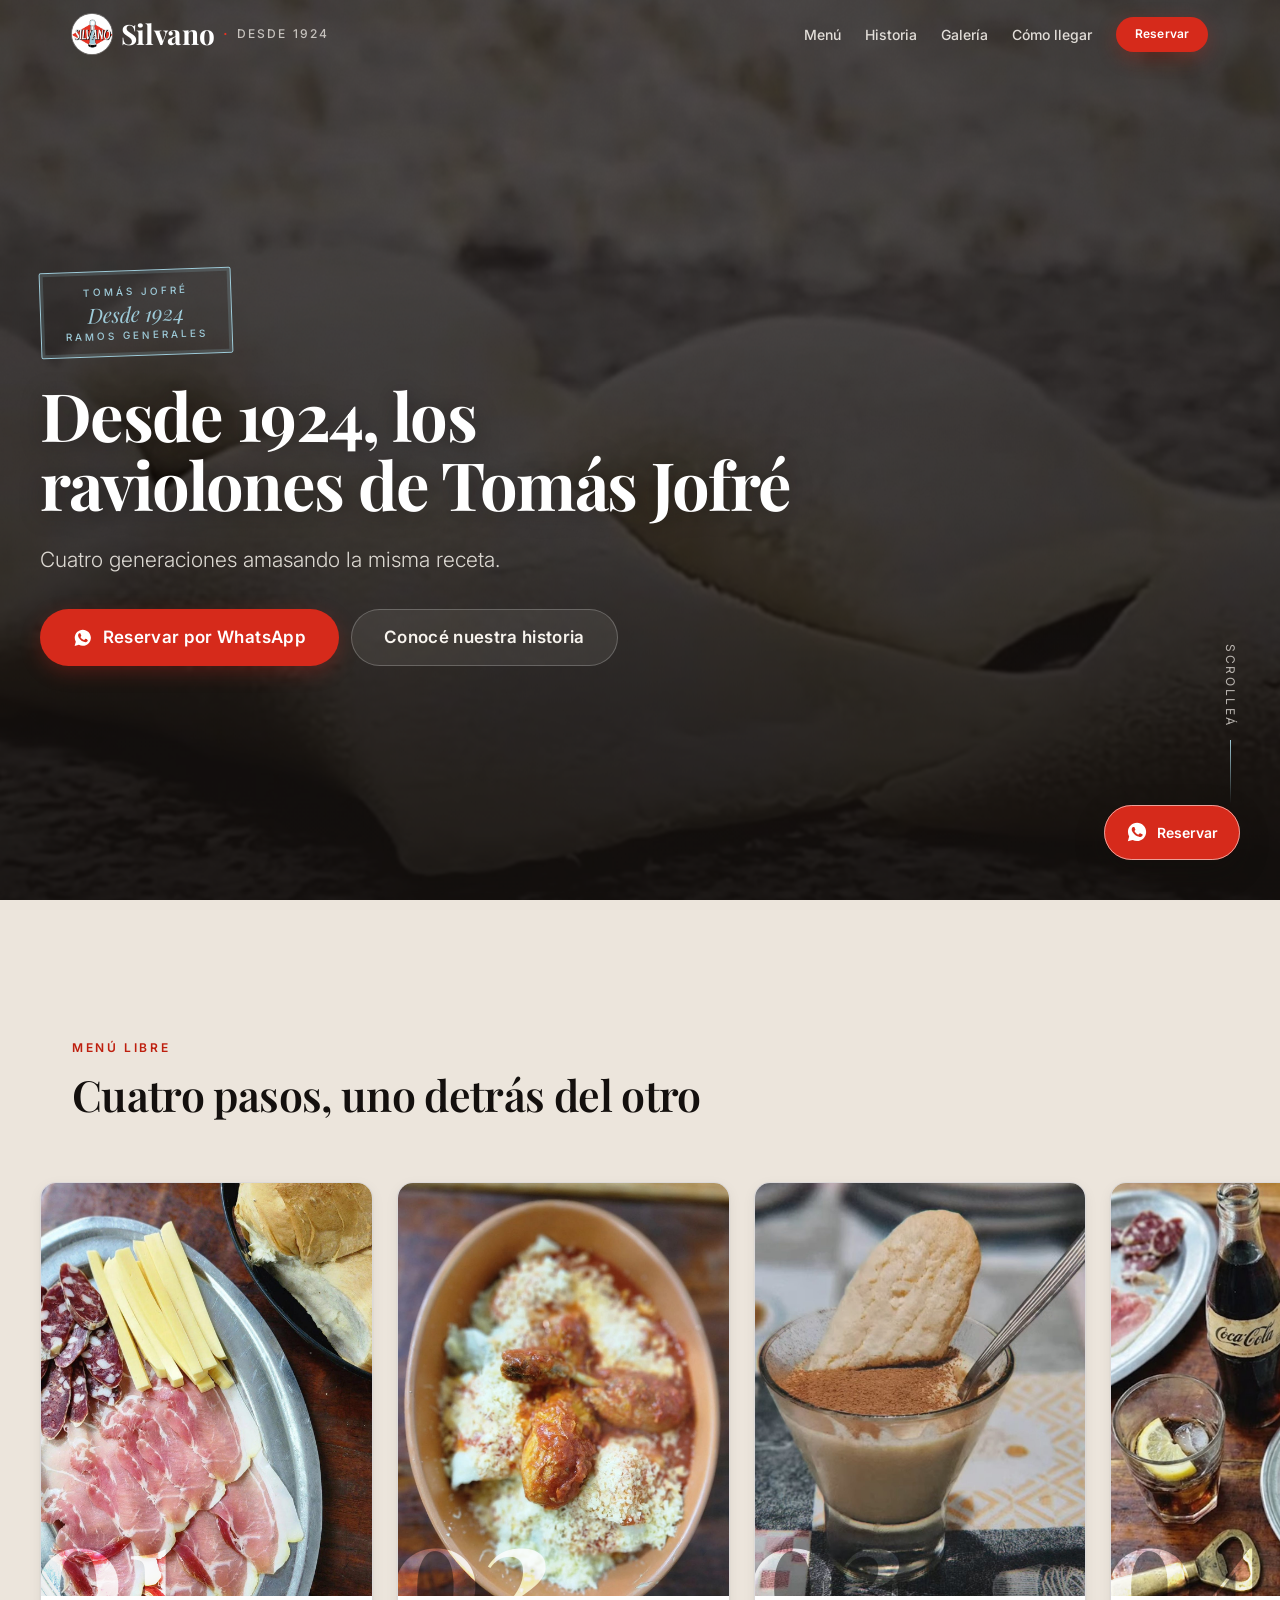
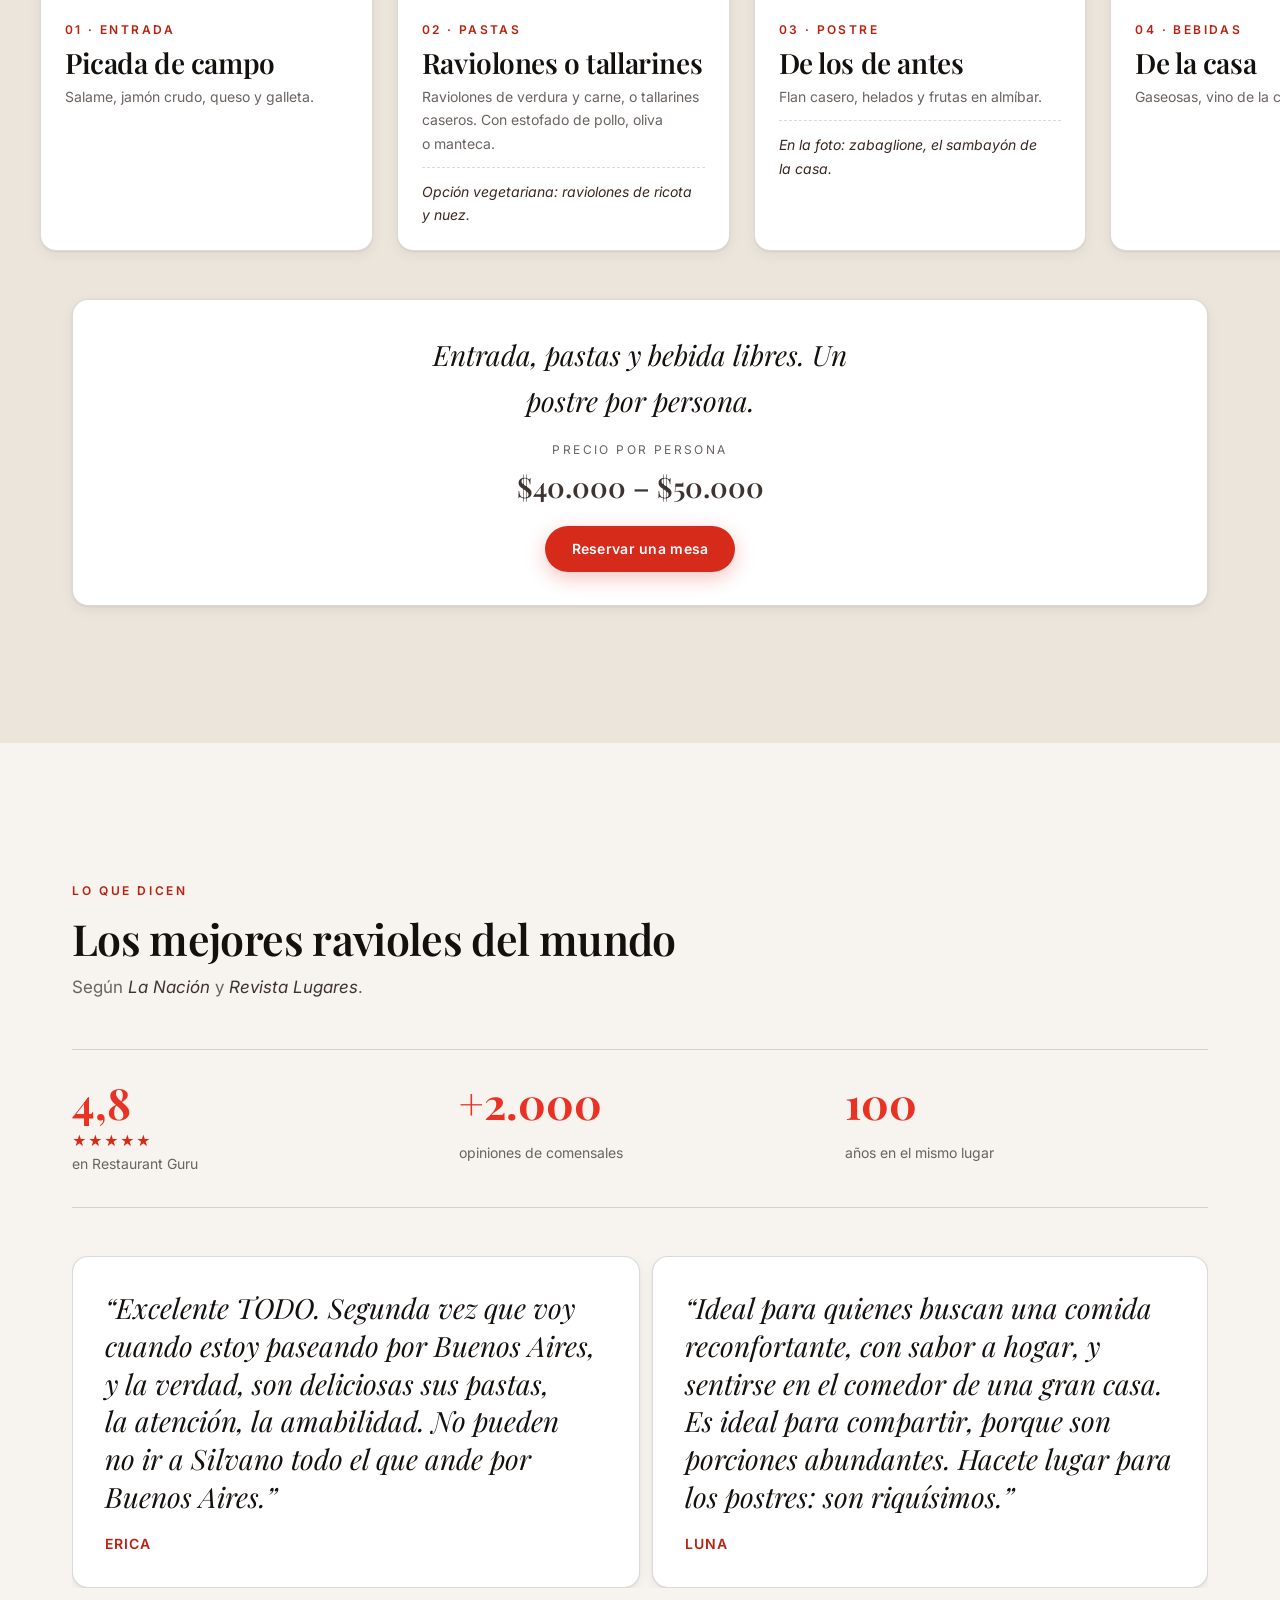
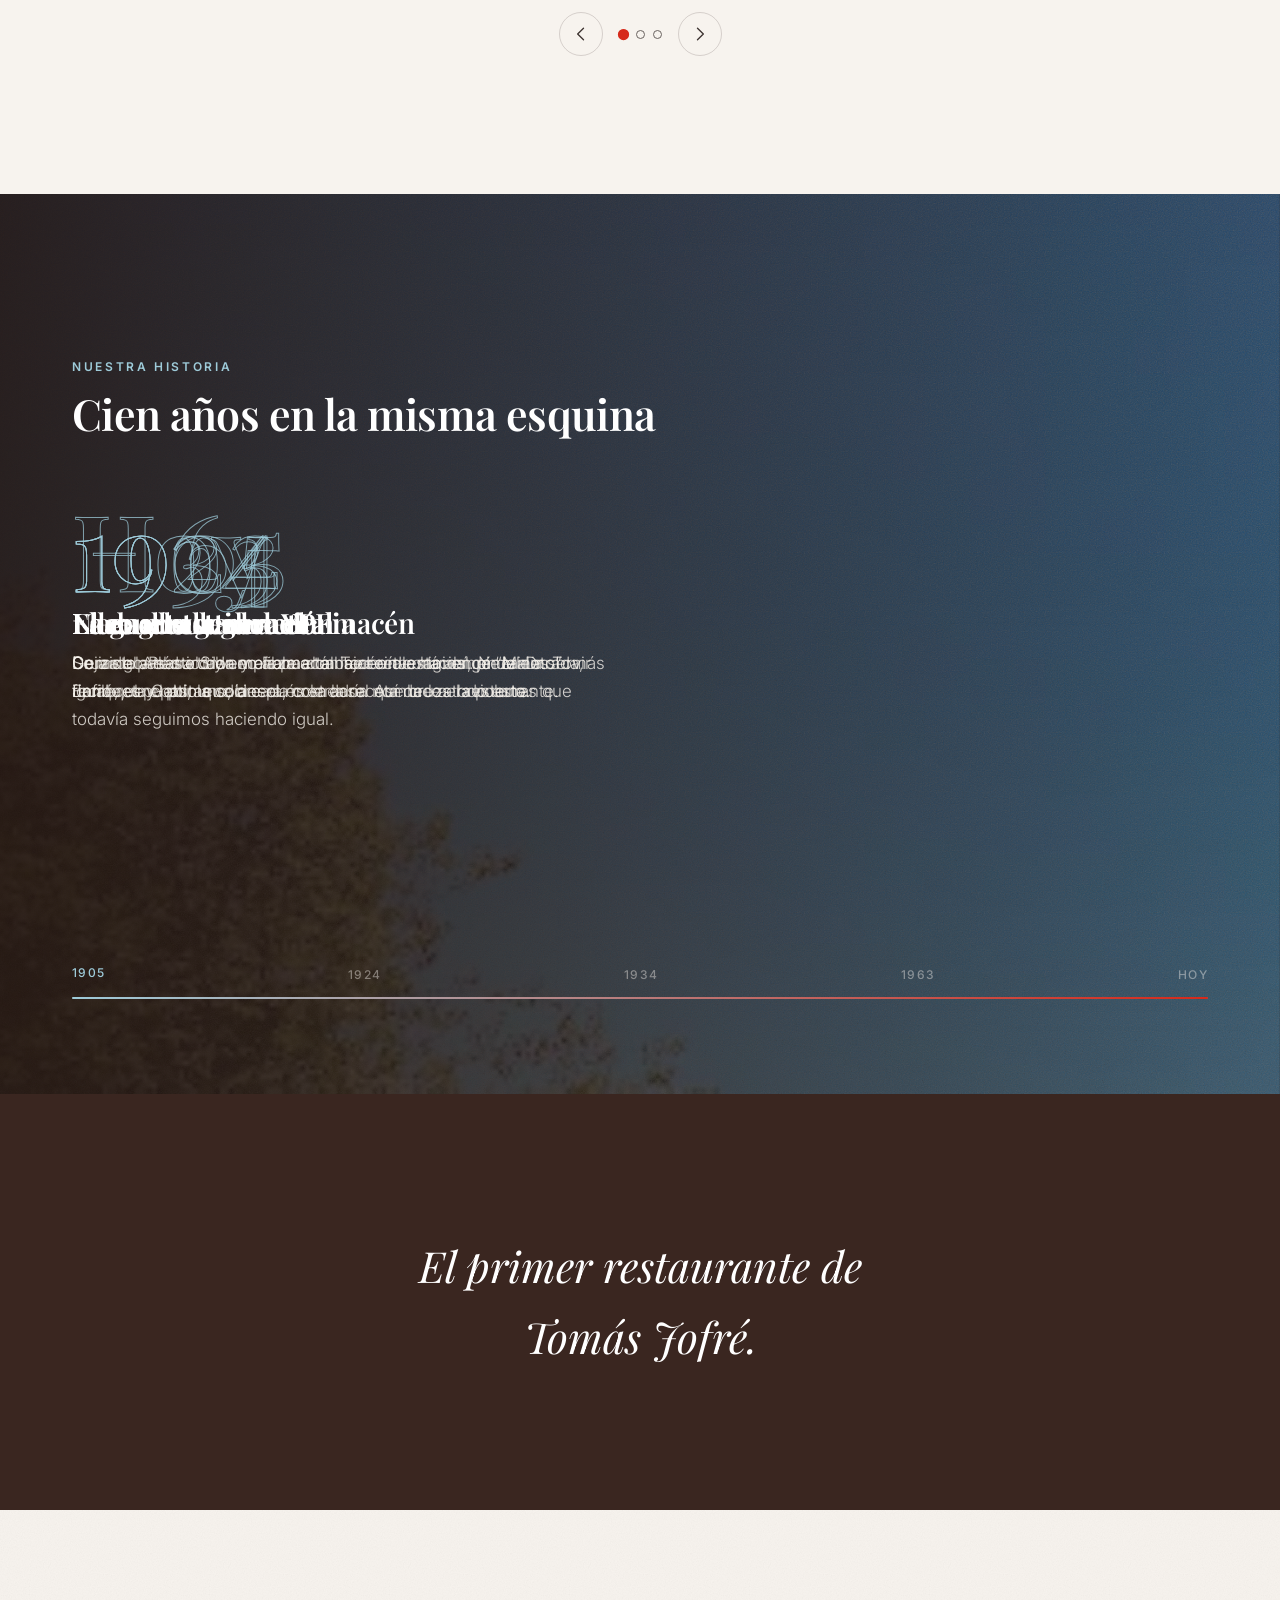
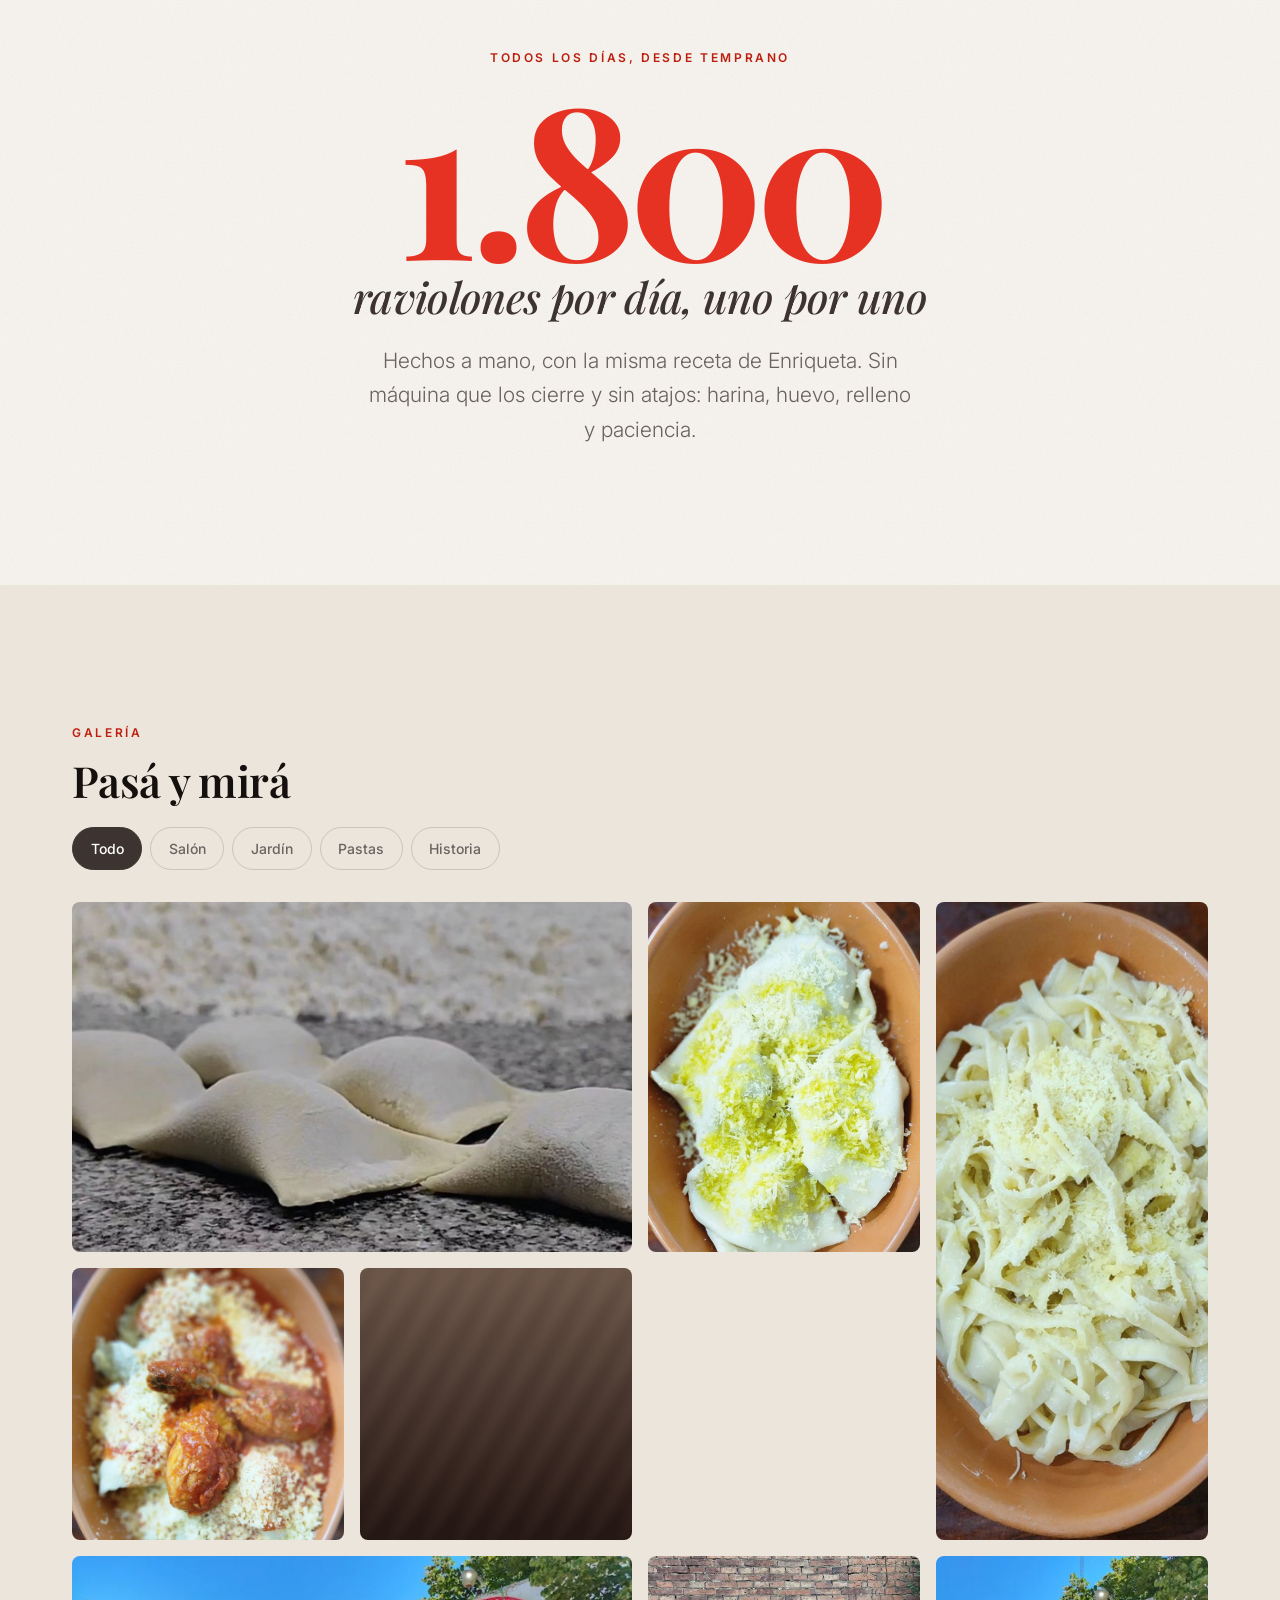
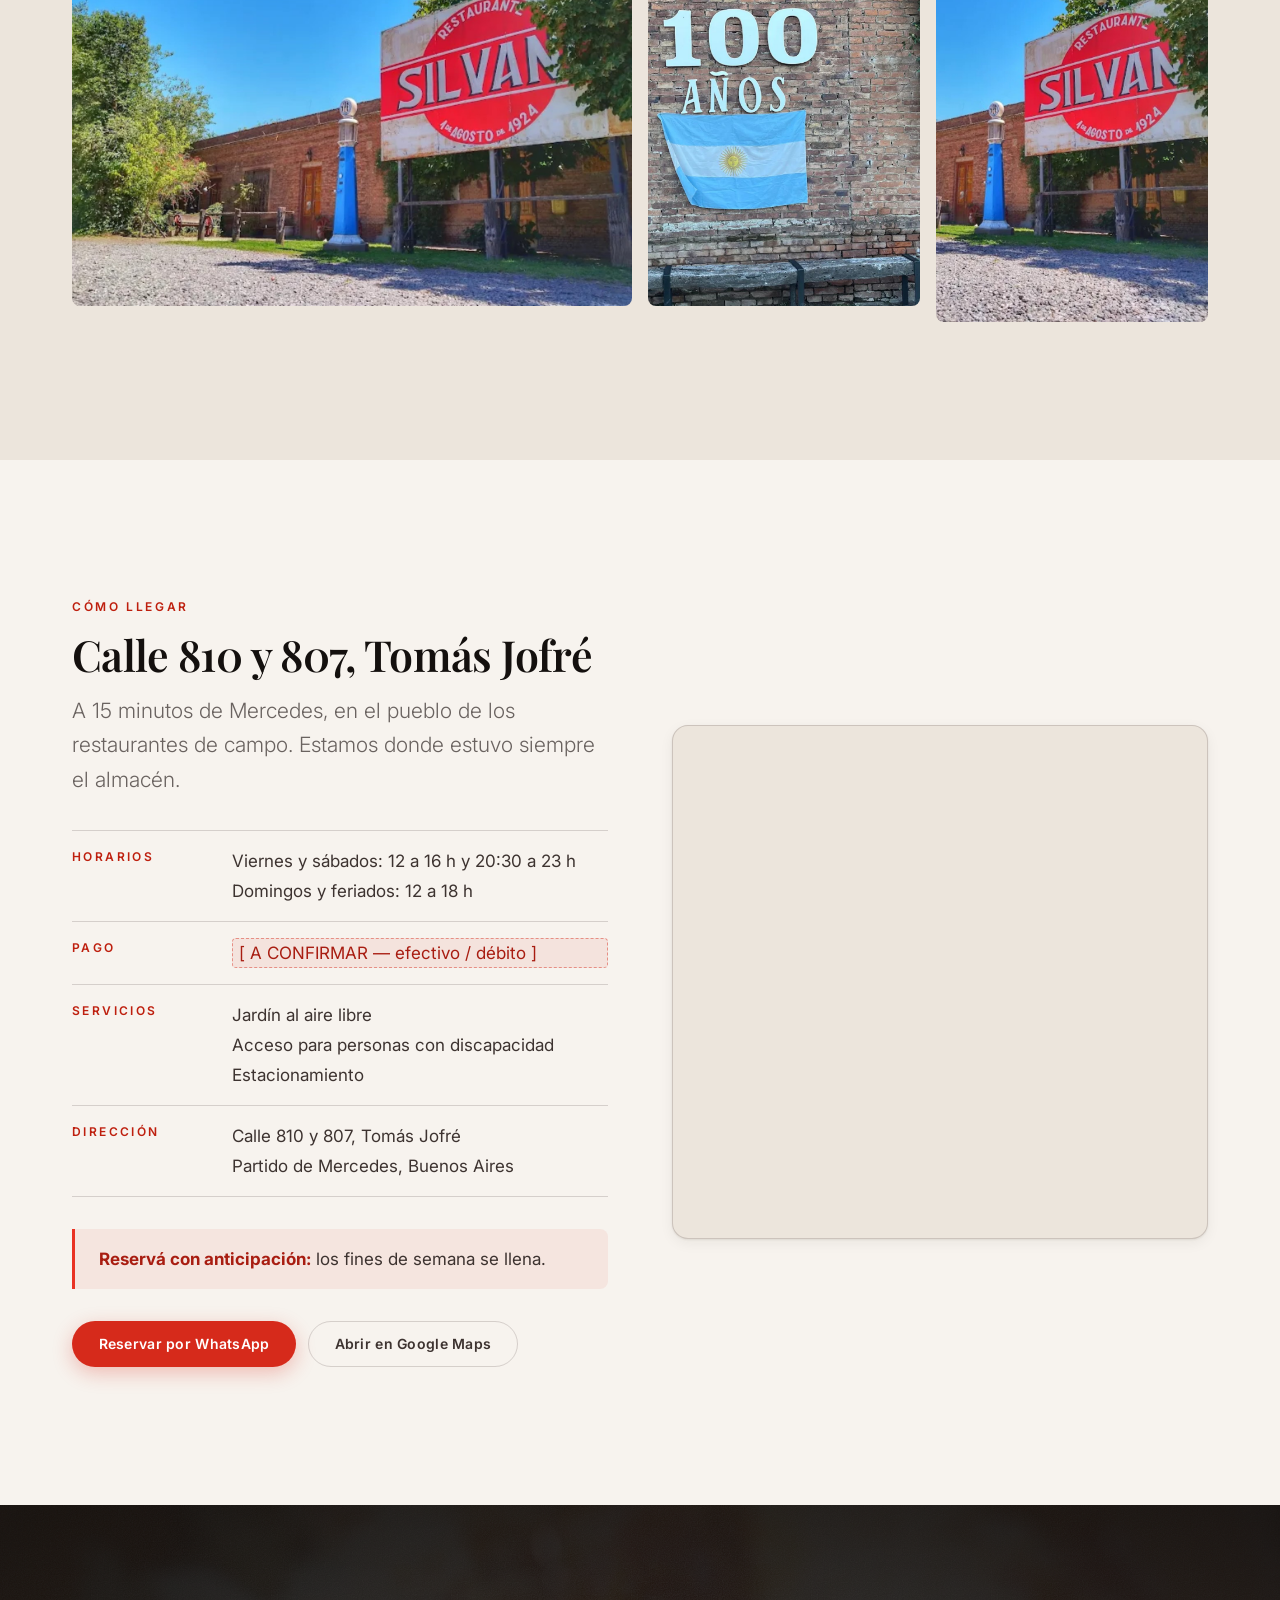
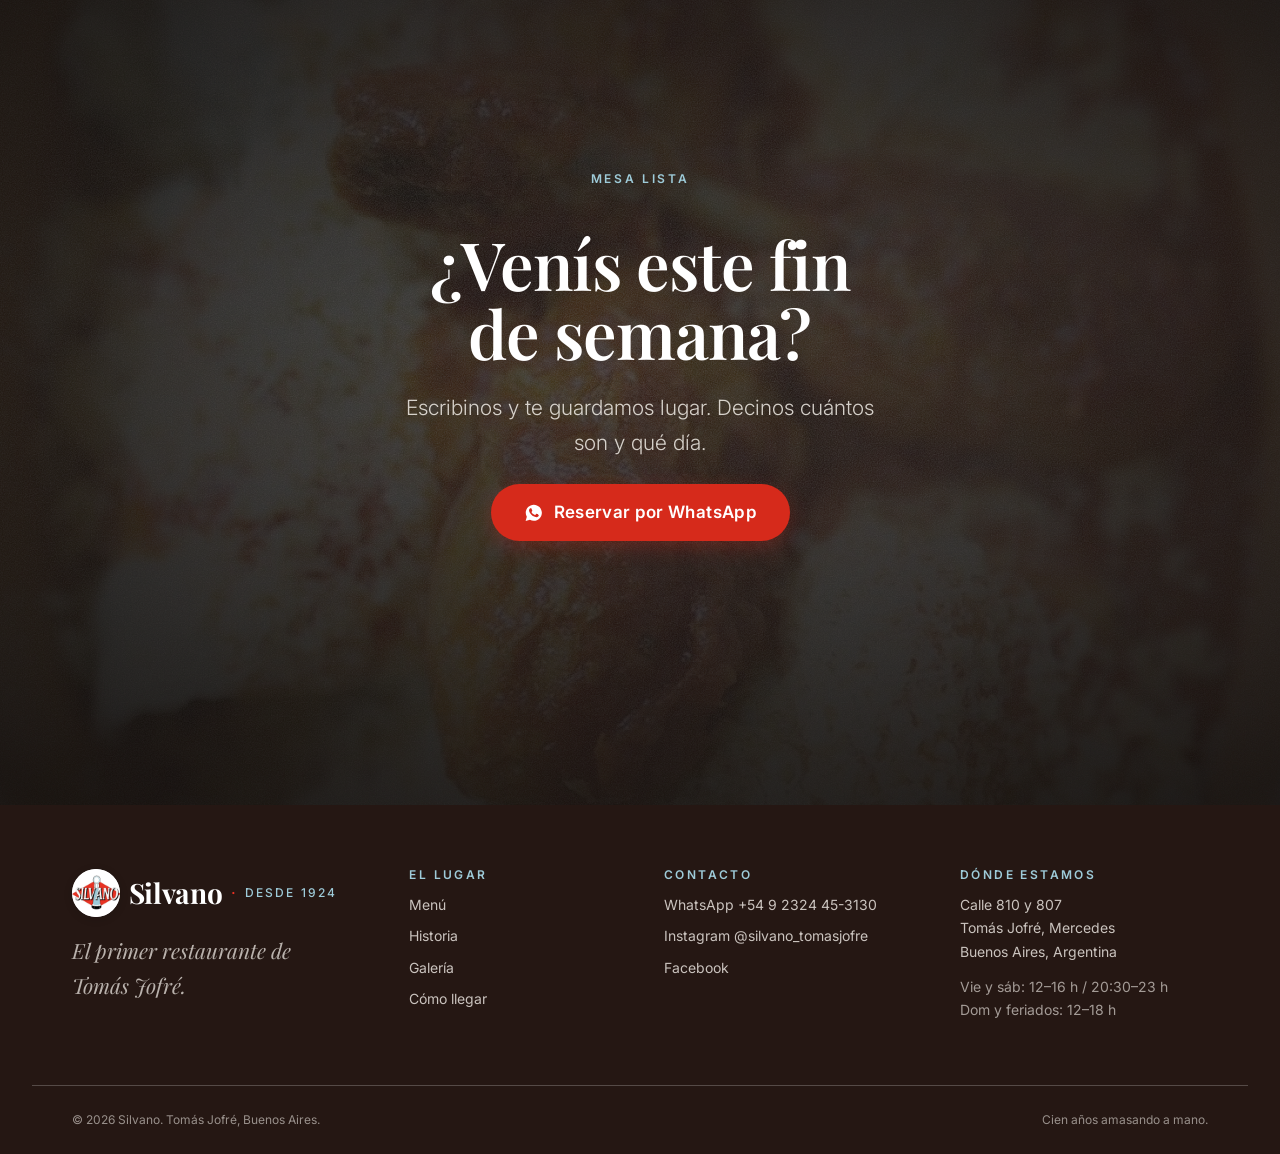
==== index.html @ 70a7954f "Landing page de Silvano, listo para deploy estático Sitio de una página: HTML/CSS/JS vanilla, GSAP +" ====
<!DOCTYPE html>
<html lang="es-AR">
<head>
  <meta charset="utf-8">
  <meta name="viewport" content="width=device-width, initial-scale=1">
  <meta name="theme-color" content="#F7F3EE">

  <!-- ============================ SEO ============================ -->
  <title>Silvano | Restaurante de campo en Tomás Jofré desde 1924</title>
  <meta name="description" content="El primer restaurante de Tomás Jofré. Cuatro generaciones amasando los raviolones de la receta original de 1924. Entrada, pastas y bebida libres. Reservá por WhatsApp.">
  <meta name="author" content="Restaurante Silvano">
  <meta name="robots" content="index, follow">
  <!-- REEMPLAZAR: dominio final del sitio en canonical y en todas las URLs absolutas -->
  <link rel="canonical" href="https://silvano.com.ar/">

  <!-- Open Graph -->
  <meta property="og:type" content="restaurant">
  <meta property="og:locale" content="es_AR">
  <meta property="og:site_name" content="Silvano">
  <meta property="og:title" content="Silvano | Restaurante de campo en Tomás Jofré desde 1924">
  <meta property="og:description" content="Cuatro generaciones amasando la misma receta. 1.800 raviolones por día, uno por uno. Reservá por WhatsApp.">
  <meta property="og:url" content="https://silvano.com.ar/">
  <!-- REEMPLAZAR: og-image.jpg (1200x630) -->
  <meta property="og:image" content="https://silvano.com.ar/assets/img/og-image.jpg">
  <meta property="og:image:width" content="1200">
  <meta property="og:image:height" content="630">
  <meta property="og:image:alt" content="Raviolones caseros de Silvano servidos en la mesa">

  <!-- Twitter -->
  <meta name="twitter:card" content="summary_large_image">
  <meta name="twitter:title" content="Silvano | Restaurante de campo en Tomás Jofré desde 1924">
  <meta name="twitter:description" content="Cuatro generaciones amasando la misma receta. Reservá por WhatsApp.">
  <meta name="twitter:image" content="https://silvano.com.ar/assets/img/og-image.jpg">

  <!-- Generados a partir del logo real (recorte circular de la foto de perfil) -->
  <link rel="icon" href="assets/img/favicon-64.png" type="image/png" sizes="64x64">
  <link rel="apple-touch-icon" href="assets/img/apple-touch-icon.png">

  <!-- ======================= Tipografías ========================= -->
  <link rel="preconnect" href="https://fonts.googleapis.com">
  <link rel="preconnect" href="https://fonts.gstatic.com" crossorigin>
  <link rel="stylesheet" href="https://fonts.googleapis.com/css2?family=Playfair+Display:ital,wght@0,500;0,600;0,700;1,500&amp;family=Inter:wght@300;400;500;600&amp;display=swap">

  <!-- ========================== Estilos ========================== -->
  <link rel="stylesheet" href="styles.css">

  <!-- Precarga del poster del hero: primer pixel que ve el usuario -->
  <link rel="preload" as="image" href="assets/img/hero-poster.jpg" fetchpriority="high">

  <!-- ===================== schema.org Restaurant ================== -->
  <script type="application/ld+json">
  {
    "@context": "https://schema.org",
    "@type": "Restaurant",
    "@id": "https://silvano.com.ar/#restaurant",
    "name": "Silvano",
    "alternateName": "Restaurante Silvano - Tomás Jofré",
    "description": "El primer restaurante de Tomás Jofré. Desde 1924, cuatro generaciones amasando a mano los raviolones de la receta original.",
    "url": "https://silvano.com.ar/",
    "telephone": "+5492324453130",
    "image": ["https://silvano.com.ar/assets/img/og-image.jpg"],
    "servesCuisine": ["Italiana", "Argentina", "Pastas caseras"],
    "priceRange": "$$",
    "currenciesAccepted": "ARS",
    "foundingDate": "1924-08-01",
    "address": {
      "@type": "PostalAddress",
      "streetAddress": "Calle 810 y 807",
      "addressLocality": "Tomás Jofré",
      "addressRegion": "Buenos Aires",
      "postalCode": "6600",
      "addressCountry": "AR"
    },
    "geo": {
      "@type": "GeoCoordinates",
      "latitude": -34.6319,
      "longitude": -59.3236
    },
    "hasMap": "https://www.google.com/maps?q=Restaurante+Silvano+Tom%C3%A1s+Jofr%C3%A9",
    "openingHoursSpecification": [
      { "@type": "OpeningHoursSpecification", "dayOfWeek": ["Friday", "Saturday"], "opens": "12:00", "closes": "16:00" },
      { "@type": "OpeningHoursSpecification", "dayOfWeek": ["Friday", "Saturday"], "opens": "20:30", "closes": "23:00" },
      { "@type": "OpeningHoursSpecification", "dayOfWeek": ["Sunday", "PublicHolidays"], "opens": "12:00", "closes": "18:00" }
    ],
    "acceptsReservations": "https://wa.me/5492324453130",
    "publicAccess": true,
    "amenityFeature": [
      { "@type": "LocationFeatureSpecification", "name": "Jardín al aire libre", "value": true },
      { "@type": "LocationFeatureSpecification", "name": "Acceso para personas con discapacidad", "value": true },
      { "@type": "LocationFeatureSpecification", "name": "Estacionamiento", "value": true }
    ],
    "aggregateRating": {
      "@type": "AggregateRating",
      "ratingValue": "4.8",
      "bestRating": "5",
      "reviewCount": "2000"
    },
    "sameAs": [
      "https://www.instagram.com/silvano_tomasjofre/",
      "https://www.facebook.com/"
    ]
  }
  </script>
</head>

<body id="top">
  <!-- Saltar al contenido: primer tab stop, requisito de accesibilidad -->
  <a class="skip-link" href="#main">Saltar al contenido principal</a>

  <!-- Cursor custom (solo desktop con puntero fino; lo activa main.js) -->
  <div class="cursor" aria-hidden="true">
    <span class="cursor__dot"></span>
    <span class="cursor__ring"></span>
  </div>

  <!-- ============================================================= -->
  <!-- 1. HEADER                                                     -->
  <!-- ============================================================= -->
  <header class="header" data-header>
    <div class="header__inner">
      <a class="logo" href="#top" aria-label="Silvano, desde 1924. Ir al inicio">
        <img class="logo__mark" src="assets/img/logo-silvano.png"
             alt="" width="256" height="256" fetchpriority="high" decoding="async">
        <span class="logo__name">Silvano</span>
        <span class="logo__sep" aria-hidden="true">·</span>
        <span class="logo__since">Desde 1924</span>
      </a>

      <nav class="nav" id="nav" aria-label="Navegación principal">
        <ul class="nav__list">
          <li><a class="nav__link" href="#menu">Menú</a></li>
          <li><a class="nav__link" href="#historia">Historia</a></li>
          <li><a class="nav__link" href="#galeria">Galería</a></li>
          <li><a class="nav__link" href="#llegar">Cómo llegar</a></li>
        </ul>
        <a class="btn btn--primary btn--sm nav__cta"
           href="https://wa.me/5492324453130?text=Hola!%20Quiero%20reservar%20para%20___%20personas%20el%20d%C3%ADa%20___"
           target="_blank" rel="noopener">Reservar</a>
      </nav>

      <a class="btn btn--primary btn--sm header__cta" data-magnetic
         href="https://wa.me/5492324453130?text=Hola!%20Quiero%20reservar%20para%20___%20personas%20el%20d%C3%ADa%20___"
         target="_blank" rel="noopener">Reservar</a>

      <button class="nav-toggle" type="button" aria-expanded="false" aria-controls="nav" aria-label="Abrir menú de navegación">
        <span class="nav-toggle__bar"></span>
        <span class="nav-toggle__bar"></span>
      </button>
    </div>
  </header>

  <main id="main">
    <!-- =========================================================== -->
    <!-- 2. HERO CINEMATOGRÁFICO                                     -->
    <!-- =========================================================== -->
    <section class="hero" id="hero" aria-labelledby="hero-title">
      <!-- Capa de video: zoom-out + parallax con scrub -->
      <div class="hero__media" data-hero-media>
        <!--
          VIDEO DEL HERO. Dejar el archivo en:
            assets/video/video-silvano.mp4   (H.264, yuv420p, < 3 MB)
            assets/video/video-silvano.webm  (VP9, opcional: pesa menos)
          OJO: va dentro de assets/video/, no en la raíz del proyecto.
          Si solo hay .mp4, alcanza: el navegador ignora el source que falta.
          Mientras no esté, se ve assets/img/hero-poster.jpg y el zoom-out
          con scroll funciona igual.
          Duración ideal: 8 a 12 s en loop, sin audio.
        -->
        <video class="hero__video" data-hero-video
               poster="assets/img/hero-poster.jpg"
               muted loop playsinline preload="none"
               aria-hidden="true" tabindex="-1">
          <source src="assets/video/video-silvano.webm" type="video/webm">
          <source src="assets/video/video-silvano.mp4" type="video/mp4">
        </video>
        <div class="hero__overlay" aria-hidden="true"></div>
        <div class="grain" aria-hidden="true"></div>
      </div>

      <div class="hero__content">
        <p class="stamp" data-hero-fade>
          <span class="stamp__line">Tomás Jofré</span>
          <span class="stamp__big">Desde 1924</span>
          <span class="stamp__line">Ramos generales</span>
        </p>

        <h1 class="hero__title js-split" id="hero-title">Desde 1924, los raviolones de Tomás Jofré</h1>

        <p class="hero__subtitle" data-hero-fade>Cuatro generaciones amasando la misma receta.</p>

        <div class="hero__actions" data-hero-fade>
          <a class="btn btn--primary btn--lg" data-magnetic
             href="https://wa.me/5492324453130?text=Hola!%20Quiero%20reservar%20para%20___%20personas%20el%20d%C3%ADa%20___"
             target="_blank" rel="noopener">
            <svg class="btn__icon" viewBox="0 0 24 24" aria-hidden="true" focusable="false">
              <path d="M12.04 2C6.58 2 2.13 6.45 2.13 11.91c0 1.75.46 3.46 1.32 4.97L2 22l5.25-1.38a9.9 9.9 0 0 0 4.79 1.22h.01c5.46 0 9.91-4.45 9.91-9.91C21.96 6.45 17.5 2 12.04 2Zm5.8 14.06c-.24.68-1.4 1.31-1.94 1.36-.54.05-1.04.24-3.5-.73-2.96-1.17-4.83-4.23-4.98-4.43-.15-.2-1.19-1.59-1.19-3.03 0-1.44.75-2.15 1.02-2.45.27-.29.59-.37.78-.37.19 0 .39 0 .56.01.18.01.42-.07.65.5.24.58.83 2.02.9 2.17.07.15.12.32.02.51-.1.2-.15.32-.29.49-.15.17-.31.39-.45.52-.15.15-.3.31-.13.6.17.29.76 1.26 1.63 2.04 1.12 1 2.06 1.31 2.35 1.46.29.15.46.12.63-.07.17-.2.73-.85.93-1.14.2-.29.39-.24.66-.15.27.1 1.71.81 2 .96.29.15.49.22.56.34.07.12.07.71-.17 1.39Z"/>
            </svg>
            Reservar por WhatsApp
          </a>
          <a class="btn btn--ghost btn--lg" data-magnetic href="#historia">Conocé nuestra historia</a>
        </div>
      </div>

      <div class="hero__scroll" data-hero-fade aria-hidden="true">
        <span class="hero__scroll-label">Scrolleá</span>
        <span class="hero__scroll-line"></span>
      </div>
    </section>

    <!-- =========================================================== -->
    <!-- 3. MENÚ — scroll horizontal pinneado (carrusel en mobile)   -->
    <!-- =========================================================== -->
    <section class="menu" id="menu" aria-labelledby="menu-title" data-menu>
      <div class="menu__pin" data-menu-pin>
        <header class="menu__head container">
          <p class="eyebrow">Menú libre</p>
          <h2 class="menu__title js-split" id="menu-title">Cuatro pasos, uno detrás del otro</h2>
        </header>

        <div class="menu__viewport" data-menu-viewport role="group" tabindex="0" aria-label="Pasos del menú: usá las flechas o deslizá">
          <ol class="menu__track" data-menu-track>

            <li class="menu__card">
              <div class="menu__media">
                <!-- REEMPLAZAR: menu-01-entrada.jpg (1200x1500) -->
                <img src="assets/img/menu-01-entrada.jpg"
                     alt="Fuente con salame, jamón crudo y bastones de queso, con pan casero al lado"
                     loading="lazy" decoding="async" width="1200" height="1500">
                <span class="menu__num" aria-hidden="true">01</span>
              </div>
              <div class="menu__body">
                <p class="menu__step">01 &middot; Entrada</p>
                <h3 class="menu__card-title">Picada de campo</h3>
                <p class="menu__desc">Salame, jamón crudo, queso y galleta.</p>
              </div>
            </li>

            <li class="menu__card">
              <div class="menu__media">
                <!-- REEMPLAZAR: menu-02-pastas.jpg (1200x1500) -->
                <img src="assets/img/menu-02-pastas.jpg"
                     alt="Raviolones con estofado de pollo y abundante queso rallado, en cazuela de barro"
                     loading="lazy" decoding="async" width="1200" height="1500">
                <span class="menu__num" aria-hidden="true">02</span>
              </div>
              <div class="menu__body">
                <p class="menu__step">02 &middot; Pastas</p>
                <h3 class="menu__card-title">Raviolones o tallarines</h3>
                <p class="menu__desc">Raviolones de verdura y carne, o tallarines caseros. Con estofado de pollo, oliva o manteca.</p>
                <!-- A CONFIRMAR: la opción vegetariana no figura en el menú que publicaron en Instagram -->
                <p class="menu__note">Opción vegetariana: raviolones de ricota y nuez.</p>
              </div>
            </li>

            <li class="menu__card">
              <div class="menu__media">
                <!-- REEMPLAZAR: menu-03-postre.jpg (1200x1500) -->
                <img src="assets/img/menu-03-postre.jpg"
                     alt="Zabaglione servido en copa, espolvoreado con cacao y con una vainilla"
                     loading="lazy" decoding="async" width="1200" height="1500">
                <span class="menu__num" aria-hidden="true">03</span>
              </div>
              <div class="menu__body">
                <p class="menu__step">03 &middot; Postre</p>
                <h3 class="menu__card-title">De los de antes</h3>
                <p class="menu__desc">Flan casero, helados y frutas en almíbar.</p>
                <p class="menu__note">En la foto: zabaglione, el sambayón de la casa.</p>
              </div>
            </li>

            <li class="menu__card">
              <div class="menu__media">
                <!-- REEMPLAZAR: menu-04-bebida.jpg (1200x1500) -->
                <img src="assets/img/menu-04-bebida.jpg"
                     alt="Botellas de gaseosa y de agua mineral sobre la mesa de madera, con un vaso con hielo y limón y un destapador antiguo"
                     loading="lazy" decoding="async" width="900" height="1125">
                <span class="menu__num" aria-hidden="true">04</span>
              </div>
              <div class="menu__body">
                <p class="menu__step">04 &middot; Bebidas</p>
                <h3 class="menu__card-title">De la casa</h3>
                <p class="menu__desc">Gaseosas, vino de la casa, soda y agua.</p>
              </div>
            </li>

          </ol>
        </div>

        <!-- Indicador de swipe, solo mobile -->
        <p class="menu__swipe" aria-hidden="true">Deslizá para ver los cuatro pasos &rarr;</p>
      </div>

      <!-- Nota y precio -->
      <div class="menu__foot container">
        <div class="menu__foot-box">
          <p class="menu__foot-note">Entrada, pastas y bebida libres. Un postre por persona.</p>
          <p class="menu__price">
            <span class="menu__price-label">Precio por persona</span>
            <span class="menu__price-value">$40.000 &ndash; $50.000</span>
          </p>
          <a class="btn btn--primary" data-magnetic
             href="https://wa.me/5492324453130?text=Hola!%20Quiero%20reservar%20para%20___%20personas%20el%20d%C3%ADa%20___"
             target="_blank" rel="noopener">Reservar una mesa</a>
        </div>
      </div>
    </section>

    <!-- =========================================================== -->
    <!-- 4. RESEÑAS                                                  -->
    <!-- =========================================================== -->
    <section class="resenas" aria-labelledby="resenas-title">
      <div class="container">
        <header class="resenas__head">
          <p class="eyebrow">Lo que dicen</p>
          <h2 class="resenas__title js-split" id="resenas-title">Los mejores ravioles del mundo</h2>
          <p class="resenas__source">Según <em>La Nación</em> y <em>Revista Lugares</em>.</p>
        </header>

        <ul class="resenas__stats">
          <li class="resenas__stat">
            <span class="resenas__stat-num">4,8</span>
            <span class="resenas__stat-label">
              <span class="resenas__stars" aria-hidden="true">&#9733;&#9733;&#9733;&#9733;&#9733;</span>
              en Restaurant Guru
            </span>
          </li>
          <li class="resenas__stat">
            <span class="resenas__stat-num">+2.000</span>
            <span class="resenas__stat-label">opiniones de comensales</span>
          </li>
          <li class="resenas__stat">
            <span class="resenas__stat-num">100</span>
            <span class="resenas__stat-label">años en el mismo lugar</span>
          </li>
        </ul>

        <!-- Slider de testimonios -->
        <div class="slider" data-slider role="group" aria-roledescription="carrusel" aria-label="Testimonios de comensales">
          <div class="slider__viewport">
            <ul class="slider__track" data-slider-track>
              <!-- Reseñas reales de Google. Se publica solo el nombre de pila.
                   Texto abreviado y con la puntuación ordenada; sin cambiar lo que dicen. -->
              <li class="slider__slide" role="group" aria-roledescription="testimonio" aria-label="1 de 4">
                <blockquote class="quote">
                  <p class="quote__text">&ldquo;Excelente TODO. Segunda vez que voy cuando estoy paseando por Buenos Aires, y la verdad, son deliciosas sus pastas, la atención, la amabilidad. No pueden no ir a Silvano todo el que ande por Buenos Aires.&rdquo;</p>
                  <footer class="quote__author">Erica</footer>
                </blockquote>
              </li>
              <li class="slider__slide" role="group" aria-roledescription="testimonio" aria-label="2 de 4">
                <blockquote class="quote">
                  <p class="quote__text">&ldquo;Ideal para quienes buscan una comida reconfortante, con sabor a hogar, y sentirse en el comedor de una gran casa. Es ideal para compartir, porque son porciones abundantes. Hacete lugar para los postres: son riquísimos.&rdquo;</p>
                  <footer class="quote__author">Luna</footer>
                </blockquote>
              </li>
              <li class="slider__slide" role="group" aria-roledescription="testimonio" aria-label="3 de 4">
                <blockquote class="quote">
                  <p class="quote__text">&ldquo;Los raviolones de verdura y carne, sublimes con estofado de pollo. Ni hablar de la tabla de crudo, salame y queso. Para terminar, un monumental flan casero mixto. La atención, impecable. Volvería sin duda.&rdquo;</p>
                  <footer class="quote__author">Volare</footer>
                </blockquote>
              </li>
              <li class="slider__slide" role="group" aria-roledescription="testimonio" aria-label="4 de 4">
                <blockquote class="quote">
                  <p class="quote__text">&ldquo;Un clásico de Buenos Aires. Lo visito desde hace 30 años y siempre igual de rico: mismo menú, misma calidad. Si van por primera vez a Tomás Jofré, arranquen por acá. Este es el clásico original.&rdquo;</p>
                  <footer class="quote__author">Matías</footer>
                </blockquote>
              </li>
            </ul>
          </div>

          <div class="slider__controls">
            <button class="slider__arrow" type="button" data-slider-prev aria-label="Testimonio anterior">
              <svg viewBox="0 0 24 24" aria-hidden="true" focusable="false"><path d="M15 5l-7 7 7 7" fill="none" stroke="currentColor" stroke-width="1.6" stroke-linecap="round" stroke-linejoin="round"/></svg>
            </button>
            <div class="slider__dots" data-slider-dots></div>
            <button class="slider__arrow" type="button" data-slider-next aria-label="Testimonio siguiente">
              <svg viewBox="0 0 24 24" aria-hidden="true" focusable="false"><path d="M9 5l7 7-7 7" fill="none" stroke="currentColor" stroke-width="1.6" stroke-linecap="round" stroke-linejoin="round"/></svg>
            </button>
          </div>
        </div>
      </div>
    </section>

    <!-- =========================================================== -->
    <!-- 5. HISTORIA — timeline pinneada                             -->
    <!-- =========================================================== -->
    <section class="historia" id="historia" aria-labelledby="historia-title" data-historia>
      <div class="historia__stage" data-historia-stage>

        <!-- Fondos con crossfade: uno por hito -->
        <div class="historia__bg" aria-hidden="true">
          <!-- FOTO DE ARCHIVO PENDIENTE: el campo o la hacienda del Dr. Tomás Jofré.
               Por ahora: los árboles y el cielo de la foto de la entrada.
               Es textura, no documento: va detrás de un velo al 94%. -->
          <figure class="historia__bg-item is-active" data-bg="0">
            <img src="assets/img/historia-1905.jpg" alt="" loading="lazy" decoding="async" width="1440" height="960">
          </figure>
          <!-- FOTO DE ARCHIVO PENDIENTE: el almacén de ramos generales.
               Por ahora: la pared de ladrillo del propio local.
               Es textura, no documento: va detrás de un velo al 94%. -->
          <figure class="historia__bg-item" data-bg="1">
            <img src="assets/img/historia-1924.jpg" alt="" loading="lazy" decoding="async" width="1440" height="960">
          </figure>
          <!-- Foto real: la fachada con el surtidor YPF (entrada_restaurante.webp) -->
          <figure class="historia__bg-item" data-bg="2">
            <img src="assets/img/historia-1934.jpg" alt="" loading="lazy" decoding="async" width="1440" height="960">
          </figure>
          <!-- FOTO DE ARCHIVO PENDIENTE: el mostrador con fiambres y pastas.
               Por ahora: la puerta y el salón que se ve adentro.
               Es textura, no documento: va detrás de un velo al 94%. -->
          <figure class="historia__bg-item" data-bg="3">
            <img src="assets/img/historia-1963.jpg" alt="" loading="lazy" decoding="async" width="1440" height="960">
          </figure>
          <!-- FOTO PENDIENTE: Gerardo amasando.
               Por ahora: los raviolones recién cerrados sobre la mesada.
               Es textura, no documento: va detrás de un velo al 94%. -->
          <figure class="historia__bg-item" data-bg="4">
            <img src="assets/img/historia-hoy.jpg" alt="" loading="lazy" decoding="async" width="1440" height="960">
          </figure>
          <div class="historia__veil"></div>
        </div>

        <div class="historia__inner">
          <header class="historia__head">
            <p class="eyebrow eyebrow--light">Nuestra historia</p>
            <h2 class="historia__title" id="historia-title">Cien años en la misma esquina</h2>
          </header>

          <!-- Hitos: se muestran de a uno a medida que avanza el scroll -->
          <div class="historia__slides">
            <article class="historia__slide is-active" data-slide="0">
              <p class="historia__year"><span>1905</span></p>
              <h3 class="historia__slide-title">El abuelo llega de Italia</h3>
              <p class="historia__text">Cruza el Atlántico y empieza a trabajar en la hacienda del Dr. Tomás Jofré, el pueblo que después le daría nombre a todo esto.</p>
            </article>

            <article class="historia__slide" data-slide="1">
              <p class="historia__year"><span>1924</span></p>
              <h3 class="historia__slide-title">1 de agosto: abre el almacén</h3>
              <p class="historia__text">Domingo Pedro Silvano abre el almacén de ramos generales. Enriqueta Gatti, la cocinera, crea la receta de los raviolones que todavía seguimos haciendo igual.</p>
            </article>

            <article class="historia__slide" data-slide="2">
              <p class="historia__year"><span>1934</span></p>
              <h3 class="historia__slide-title">Llega el surtidor YPF</h3>
              <p class="historia__text">Se instala el surtidor en la puerta. Todavía está ahí, en la entrada, igual que el primer día.</p>
            </article>

            <article class="historia__slide" data-slide="3">
              <p class="historia__year"><span>1963</span></p>
              <h3 class="historia__slide-title">Nace el restaurante</h3>
              <p class="historia__text">Deja de pasar el tren y el almacén se reinventa: empiezan a servir fiambres y pastas sobre el mostrador. Así nace el restaurante.</p>
            </article>

            <article class="historia__slide" data-slide="4">
              <p class="historia__year"><span>Hoy</span></p>
              <h3 class="historia__slide-title">La cuarta generación</h3>
              <p class="historia__text">Gerardo amasa cada mañana con la receta original. Y &ldquo;Minino&rdquo; recibe, uno por uno, a cada comensal que cruza la puerta.</p>
            </article>
          </div>

          <!-- Línea de progreso + marcadores de año -->
          <div class="historia__timeline">
            <ol class="historia__markers">
              <li class="historia__marker is-active" data-marker="0"><span>1905</span></li>
              <li class="historia__marker" data-marker="1"><span>1924</span></li>
              <li class="historia__marker" data-marker="2"><span>1934</span></li>
              <li class="historia__marker" data-marker="3"><span>1963</span></li>
              <li class="historia__marker" data-marker="4"><span>Hoy</span></li>
            </ol>
            <div class="historia__progress">
              <span class="historia__progress-bar" data-historia-progress></span>
            </div>
          </div>
        </div>
      </div>

      <!-- Cierre de la sección -->
      <div class="historia__closing">
        <p class="historia__closing-text js-split">El primer restaurante de Tomás Jofré.</p>
      </div>
    </section>

    <!-- =========================================================== -->
    <!-- 6. CONTADOR                                                 -->
    <!-- =========================================================== -->
    <section class="contador" aria-labelledby="contador-title">
      <div class="contador__inner">
        <p class="eyebrow">Todos los días, desde temprano</p>
        <p class="contador__number">
          <span data-counter data-counter-to="1800" aria-hidden="true">0</span>
          <span class="sr-only">1.800</span>
        </p>
        <h2 class="contador__title" id="contador-title">raviolones por día, uno por uno</h2>
        <p class="contador__text">
          Hechos a mano, con la misma receta de Enriqueta. Sin máquina que los cierre y sin atajos:
          harina, huevo, relleno y paciencia.
        </p>
      </div>
      <div class="grain" aria-hidden="true"></div>
    </section>

    <!-- =========================================================== -->
    <!-- 7. GALERÍA con filtros + lightbox                           -->
    <!-- =========================================================== -->
    <section class="galeria" id="galeria" aria-labelledby="galeria-title">
      <div class="container">
        <header class="galeria__head">
          <p class="eyebrow">Galería</p>
          <h2 class="galeria__title js-split" id="galeria-title">Pasá y mirá</h2>
        </header>

        <div class="galeria__filters" role="group" aria-label="Filtrar galería por categoría">
          <button class="chip is-active" type="button" data-filter="all" aria-pressed="true">Todo</button>
          <button class="chip" type="button" data-filter="salon" aria-pressed="false">Salón</button>
          <button class="chip" type="button" data-filter="jardin" aria-pressed="false">Jardín</button>
          <button class="chip" type="button" data-filter="pastas" aria-pressed="false">Pastas</button>
          <button class="chip" type="button" data-filter="historia" aria-pressed="false">Historia</button>
        </div>

        <!--
          REEMPLAZAR IMÁGENES DE GALERÍA.
          Nombre: galeria-<categoria>-NN.jpg
          Horizontales 1600x1200 · cuadradas 1200x1200 · verticales 1200x1600
          Cada botón necesita: data-full (versión grande), data-caption y el alt de la imagen.
        -->
        <ul class="galeria__grid" data-gallery-grid>
          <!-- Fotos reales, recortadas de su Instagram -->
          <li class="galeria__item galeria__item--wide" data-cat="pastas">
            <button class="galeria__btn" type="button"
                    data-full="assets/img/galeria-pastas-03.jpg"
                    data-caption="Raviolones recién cerrados sobre la mesada, todavía con harina">
              <img src="assets/img/galeria-pastas-03.jpg" alt="Fila de raviolones recién cerrados a mano sobre la mesada de granito enharinada" loading="lazy" decoding="async" width="1280" height="781">
            </button>
          </li>
          <li class="galeria__item" data-cat="pastas">
            <button class="galeria__btn" type="button"
                    data-full="assets/img/galeria-pastas-01.jpg"
                    data-caption="Raviolones con oliva y queso">
              <img src="assets/img/galeria-pastas-01.jpg" alt="Raviolones con aceite de oliva y queso rallado en cazuela de barro" loading="lazy" decoding="async" width="1200" height="1200">
            </button>
          </li>
          <li class="galeria__item galeria__item--tall" data-cat="pastas">
            <button class="galeria__btn" type="button"
                    data-full="assets/img/galeria-pastas-02.jpg"
                    data-caption="Tallarines con manteca y queso">
              <img src="assets/img/galeria-pastas-02.jpg" alt="Tallarines caseros con manteca y queso rallado en cazuela de barro" loading="lazy" decoding="async" width="1200" height="1600">
            </button>
          </li>
          <li class="galeria__item" data-cat="pastas">
            <button class="galeria__btn" type="button"
                    data-full="assets/img/galeria-pastas-04.jpg"
                    data-caption="El preferido: raviolones con estofado de pollo">
              <img src="assets/img/galeria-pastas-04.jpg" alt="Raviolones con estofado de pollo, presas doradas y queso rallado" loading="lazy" decoding="async" width="1200" height="1200">
            </button>
          </li>

          <!-- Fotos reales de la entrada del restaurante -->
          <!-- FALTA FOTO REAL del salón. Reemplazar manteniendo el nombre. -->
          <li class="galeria__item" data-cat="salon">
            <button class="galeria__btn" type="button"
                    data-full="assets/img/galeria-salon-01.jpg"
                    data-caption="El salón, con el mostrador original del almacén">
              <img src="assets/img/galeria-salon-01.jpg" alt="Salón principal de Silvano con el mostrador original del almacén" loading="lazy" decoding="async" width="1200" height="1200">
            </button>
          </li>
          <li class="galeria__item galeria__item--wide" data-cat="historia">
            <button class="galeria__btn" type="button"
                    data-full="assets/img/galeria-historia-02.jpg"
                    data-caption="La entrada, con el cartel de 1924 y el surtidor de 1934">
              <img src="assets/img/galeria-historia-02.jpg" alt="Fachada de ladrillo de Silvano con el cartel rojo del 1 de agosto de 1924 y el surtidor celeste en la entrada" loading="lazy" decoding="async" width="1360" height="850">
            </button>
          </li>
          <li class="galeria__item" data-cat="jardin">
            <button class="galeria__btn" type="button"
                    data-full="assets/img/galeria-jardin-01.jpg"
                    data-caption="Los cien años, en la pared del patio">
              <img src="assets/img/galeria-jardin-01.jpg" alt="Cartel de 100 años y una bandera argentina sobre la pared de ladrillo del patio, con un banco de madera debajo" loading="lazy" decoding="async" width="1200" height="1200">
            </button>
          </li>
          <li class="galeria__item galeria__item--tall" data-cat="historia">
            <button class="galeria__btn" type="button"
                    data-full="assets/img/galeria-historia-01.jpg"
                    data-caption="El surtidor de 1934, todavía en la entrada">
              <img src="assets/img/galeria-historia-01.jpg" alt="El surtidor YPF celeste de 1934 junto al cartel de Silvano, en la entrada del restaurante" loading="lazy" decoding="async" width="764" height="1020">
            </button>
          </li>
        </ul>
      </div>
    </section>

    <!-- =========================================================== -->
    <!-- 8. CÓMO LLEGAR                                              -->
    <!-- =========================================================== -->
    <section class="llegar" id="llegar" aria-labelledby="llegar-title">
      <div class="container llegar__grid">
        <div class="llegar__info">
          <p class="eyebrow">Cómo llegar</p>
          <h2 class="llegar__title js-split" id="llegar-title">Calle 810 y 807, Tomás Jofré</h2>
          <p class="llegar__lead">
            A 15 minutos de Mercedes, en el pueblo de los restaurantes de campo.
            Estamos donde estuvo siempre el almacén.
          </p>

          <dl class="info-list">
            <div class="info-list__row">
              <dt class="info-list__key">Horarios</dt>
              <dd class="info-list__val">
                <span>Viernes y sábados: 12 a 16 h y 20:30 a 23 h</span>
                <span>Domingos y feriados: 12 a 18 h</span>
              </dd>
            </div>
            <div class="info-list__row">
              <dt class="info-list__key">Pago</dt>
              <!-- REEMPLAZAR: medios de pago a confirmar -->
              <dd class="info-list__val"><span data-placeholder>[ A CONFIRMAR — efectivo / débito ]</span></dd>
            </div>
            <div class="info-list__row">
              <dt class="info-list__key">Servicios</dt>
              <dd class="info-list__val">
                <span>Jardín al aire libre</span>
                <span>Acceso para personas con discapacidad</span>
                <span>Estacionamiento</span>
              </dd>
            </div>
            <div class="info-list__row">
              <dt class="info-list__key">Dirección</dt>
              <dd class="info-list__val">
                <span>Calle 810 y 807, Tomás Jofré</span>
                <span>Partido de Mercedes, Buenos Aires</span>
              </dd>
            </div>
          </dl>

          <p class="llegar__warn">
            <strong>Reservá con anticipación:</strong> los fines de semana se llena.
          </p>

          <div class="llegar__actions">
            <a class="btn btn--primary" data-magnetic
               href="https://wa.me/5492324453130?text=Hola!%20Quiero%20reservar%20para%20___%20personas%20el%20d%C3%ADa%20___"
               target="_blank" rel="noopener">Reservar por WhatsApp</a>
            <a class="btn btn--outline" data-magnetic
               href="https://www.google.com/maps/dir/?api=1&amp;destination=Restaurante+Silvano+Tom%C3%A1s+Jofr%C3%A9+Buenos+Aires"
               target="_blank" rel="noopener">Abrir en Google Maps</a>
          </div>
        </div>

        <div class="llegar__map">
          <!-- Mapa embebido sin API key. Verificá que el pin caiga en la puerta del restaurante. -->
          <iframe
            title="Mapa de ubicación del Restaurante Silvano en Tomás Jofré"
            src="https://www.google.com/maps?q=Restaurante+Silvano,+Calle+810+y+807,+Tom%C3%A1s+Jofr%C3%A9,+Buenos+Aires&amp;output=embed"
            width="600" height="600" loading="lazy" referrerpolicy="no-referrer-when-downgrade"></iframe>
        </div>
      </div>
    </section>

    <!-- =========================================================== -->
    <!-- 9. CTA FINAL a pantalla completa                            -->
    <!-- =========================================================== -->
    <section class="cta" aria-labelledby="cta-title">
      <!-- REEMPLAZAR: cta-bg.jpg (2000x1200) -->
      <div class="cta__bg" aria-hidden="true" data-cta-bg>
        <img src="assets/img/cta-bg.jpg" alt="" loading="lazy" decoding="async" width="2000" height="1200">
      </div>
      <div class="cta__inner">
        <p class="eyebrow eyebrow--light">Mesa lista</p>
        <h2 class="cta__title js-split" id="cta-title">¿Venís este fin de semana?</h2>
        <p class="cta__text">Escribinos y te guardamos lugar. Decinos cuántos son y qué día.</p>
        <a class="btn btn--primary btn--lg" data-magnetic
           href="https://wa.me/5492324453130?text=Hola!%20Quiero%20reservar%20para%20___%20personas%20el%20d%C3%ADa%20___"
           target="_blank" rel="noopener">
          <svg class="btn__icon" viewBox="0 0 24 24" aria-hidden="true" focusable="false">
            <path d="M12.04 2C6.58 2 2.13 6.45 2.13 11.91c0 1.75.46 3.46 1.32 4.97L2 22l5.25-1.38a9.9 9.9 0 0 0 4.79 1.22h.01c5.46 0 9.91-4.45 9.91-9.91C21.96 6.45 17.5 2 12.04 2Zm5.8 14.06c-.24.68-1.4 1.31-1.94 1.36-.54.05-1.04.24-3.5-.73-2.96-1.17-4.83-4.23-4.98-4.43-.15-.2-1.19-1.59-1.19-3.03 0-1.44.75-2.15 1.02-2.45.27-.29.59-.37.78-.37.19 0 .39 0 .56.01.18.01.42-.07.65.5.24.58.83 2.02.9 2.17.07.15.12.32.02.51-.1.2-.15.32-.29.49-.15.17-.31.39-.45.52-.15.15-.3.31-.13.6.17.29.76 1.26 1.63 2.04 1.12 1 2.06 1.31 2.35 1.46.29.15.46.12.63-.07.17-.2.73-.85.93-1.14.2-.29.39-.24.66-.15.27.1 1.71.81 2 .96.29.15.49.22.56.34.07.12.07.71-.17 1.39Z"/>
          </svg>
          Reservar por WhatsApp
        </a>
      </div>
    </section>

  </main>

  <!-- ============================================================= -->
  <!-- 10. FOOTER                                                    -->
  <!-- ============================================================= -->
  <footer class="footer">
    <div class="container footer__grid">
      <div class="footer__brand">
        <p class="logo logo--footer">
          <img class="logo__mark" src="assets/img/logo-silvano.png"
               alt="Logo de Silvano: el surtidor sobre un rombo rojo" width="256" height="256" loading="lazy" decoding="async">
          <span class="logo__name">Silvano</span>
          <span class="logo__sep" aria-hidden="true">·</span>
          <span class="logo__since">Desde 1924</span>
        </p>
        <p class="footer__tagline">El primer restaurante de Tomás Jofré.</p>
      </div>

      <nav class="footer__col" aria-label="Enlaces del sitio">
        <h2 class="footer__heading">El lugar</h2>
        <ul class="footer__list">
          <li><a href="#menu">Menú</a></li>
          <li><a href="#historia">Historia</a></li>
          <li><a href="#galeria">Galería</a></li>
          <li><a href="#llegar">Cómo llegar</a></li>
        </ul>
      </nav>

      <div class="footer__col">
        <h2 class="footer__heading">Contacto</h2>
        <ul class="footer__list">
          <li><a href="https://wa.me/5492324453130?text=Hola!%20Quiero%20reservar%20para%20___%20personas%20el%20d%C3%ADa%20___" target="_blank" rel="noopener">WhatsApp +54 9 2324 45-3130</a></li>
          <li><a href="https://www.instagram.com/silvano_tomasjofre/" target="_blank" rel="noopener">Instagram @silvano_tomasjofre</a></li>
          <!-- REEMPLAZAR: URL real de la página de Facebook -->
          <li><a href="https://www.facebook.com/" target="_blank" rel="noopener">Facebook</a></li>
        </ul>
      </div>

      <div class="footer__col">
        <h2 class="footer__heading">Dónde estamos</h2>
        <address class="footer__address">
          Calle 810 y 807<br>
          Tomás Jofré, Mercedes<br>
          Buenos Aires, Argentina
        </address>
        <p class="footer__hours">
          Vie y sáb: 12–16 h / 20:30–23 h<br>
          Dom y feriados: 12–18 h
        </p>
      </div>
    </div>

    <div class="container footer__bottom">
      <p>&copy; <span data-year>2026</span> Silvano. Tomás Jofré, Buenos Aires.</p>
      <p class="footer__credit">Cien años amasando a mano.</p>
    </div>
  </footer>

  <!-- ============================================================= -->
  <!-- Botón flotante de WhatsApp                                    -->
  <!-- ============================================================= -->
  <a class="wa-float" data-wa-float
     href="https://wa.me/5492324453130?text=Hola!%20Quiero%20reservar%20para%20___%20personas%20el%20d%C3%ADa%20___"
     target="_blank" rel="noopener" aria-label="Reservar por WhatsApp">
    <svg class="wa-float__icon" viewBox="0 0 24 24" aria-hidden="true" focusable="false">
      <path d="M12.04 2C6.58 2 2.13 6.45 2.13 11.91c0 1.75.46 3.46 1.32 4.97L2 22l5.25-1.38a9.9 9.9 0 0 0 4.79 1.22h.01c5.46 0 9.91-4.45 9.91-9.91C21.96 6.45 17.5 2 12.04 2Zm5.8 14.06c-.24.68-1.4 1.31-1.94 1.36-.54.05-1.04.24-3.5-.73-2.96-1.17-4.83-4.23-4.98-4.43-.15-.2-1.19-1.59-1.19-3.03 0-1.44.75-2.15 1.02-2.45.27-.29.59-.37.78-.37.19 0 .39 0 .56.01.18.01.42-.07.65.5.24.58.83 2.02.9 2.17.07.15.12.32.02.51-.1.2-.15.32-.29.49-.15.17-.31.39-.45.52-.15.15-.3.31-.13.6.17.29.76 1.26 1.63 2.04 1.12 1 2.06 1.31 2.35 1.46.29.15.46.12.63-.07.17-.2.73-.85.93-1.14.2-.29.39-.24.66-.15.27.1 1.71.81 2 .96.29.15.49.22.56.34.07.12.07.71-.17 1.39Z"/>
    </svg>
    <span class="wa-float__label">Reservar</span>
  </a>

  <!-- ============================================================= -->
  <!-- Lightbox de galería                                           -->
  <!-- ============================================================= -->
  <div class="lightbox" data-lightbox hidden>
    <div class="lightbox__backdrop" data-lightbox-close></div>
    <div class="lightbox__dialog" role="dialog" aria-modal="true" aria-label="Imagen ampliada">
      <button class="lightbox__close" type="button" data-lightbox-close aria-label="Cerrar imagen">
        <svg viewBox="0 0 24 24" aria-hidden="true" focusable="false"><path d="M6 6l12 12M18 6L6 18" fill="none" stroke="currentColor" stroke-width="1.6" stroke-linecap="round"/></svg>
      </button>
      <button class="lightbox__nav lightbox__nav--prev" type="button" data-lightbox-prev aria-label="Imagen anterior">
        <svg viewBox="0 0 24 24" aria-hidden="true" focusable="false"><path d="M15 5l-7 7 7 7" fill="none" stroke="currentColor" stroke-width="1.6" stroke-linecap="round" stroke-linejoin="round"/></svg>
      </button>
      <figure class="lightbox__figure">
        <img class="lightbox__img" data-lightbox-img src="" alt="">
        <figcaption class="lightbox__caption" data-lightbox-caption></figcaption>
      </figure>
      <button class="lightbox__nav lightbox__nav--next" type="button" data-lightbox-next aria-label="Imagen siguiente">
        <svg viewBox="0 0 24 24" aria-hidden="true" focusable="false"><path d="M9 5l7 7-7 7" fill="none" stroke="currentColor" stroke-width="1.6" stroke-linecap="round" stroke-linejoin="round"/></svg>
      </button>
    </div>
  </div>

  <!-- ============================================================= -->
  <!-- Librerías (CDN) + script propio                               -->
  <!-- ============================================================= -->
  <script src="https://cdnjs.cloudflare.com/ajax/libs/gsap/3.12.5/gsap.min.js" defer></script>
  <script src="https://cdnjs.cloudflare.com/ajax/libs/gsap/3.12.5/ScrollTrigger.min.js" defer></script>
  <script src="https://cdn.jsdelivr.net/npm/lenis@1.1.18/dist/lenis.min.js" defer></script>
  <script src="main.js" defer></script>
</body>
</html>
---- styles.css ----
/* ============================================================================
   SILVANO · Tomás Jofré — styles.css
   Concepto: almacén de ramos generales italiano de 1924.
   Orden: 1 Tokens · 2 Reset · 3 Tipografía · 4 Utilidades · 5 Cursor
          6 Header · 7 Hero · 8 Historia · 9 Contador · 10 Menú
          11 Reseñas · 12 Galería + Lightbox · 13 Cómo llegar · 14 CTA
          15 Footer · 16 WhatsApp flotante · 17 Reduced motion
   ========================================================================== */

/* ============================================================================
   1. TOKENS
   ========================================================================== */
:root {
  /* --- Paleta de marca ---------------------------------------------------
     Muestreada del logo (rombo rojo, surtidor celeste) y del Instagram.
     El rojo del rombo es #E93223; para texto chico y botones se usa un rojo
     apenas mas cerrado (--c-red-cta), que llega a 4.9:1 con blanco.        */
  --c-red:         #E93223;  /* rombo del logo: titulares y numeros grandes */
  --c-red-cta:     #D62A1B;  /* CTAs y texto chico sobre claro (AA)         */
  --c-red-dark:    #A81D11;  /* hover / pressed                             */
  --c-red-text:    #BE1F0E;  /* rojo para texto chico sobre claro (4.95:1)  */
  --c-sky:         #9ECBD9;  /* celeste del surtidor: detalles sobre oscuro */
  --c-sky-light:   #BAD9E3;
  --c-espresso:    #251713;  /* la barra oscura de su menu de Instagram     */
  --c-espresso-2:  #3A2620;
  --c-wood:        #6B5649;  /* la madera de las mesas en sus fotos         */
  --c-ink:         #14100E;
  --c-graphite:    #3D3330;  /* texto corrido                               */
  --c-gray:        #6A6360;  /* texto secundario (4.7:1 sobre el fondo alt) */
  --c-white:       #FFFFFF;
  --c-bone:        #F7F3EE;  /* fondo claro                                 */
  --c-bone-deep:   #ECE5DC;  /* fondo alterno                               */

  /* --- Semántica --- */
  --bg:             var(--c-bone);
  --bg-alt:         var(--c-bone-deep);
  --bg-dark:        var(--c-espresso);
  --text:           var(--c-graphite);
  --text-strong:    var(--c-ink);
  --text-soft:      var(--c-gray);
  --text-on-dark:   #F8F4EE;
  --accent:         var(--c-red-text);
  --line:           rgba(37, 23, 19, .16);
  --line-light:     rgba(255, 255, 255, .22);

  /* --- Tipografía --- */
  --font-serif: "Playfair Display", "Iowan Old Style", Georgia, "Times New Roman", serif;
  --font-sans:  "Inter", -apple-system, BlinkMacSystemFont, "Segoe UI", Roboto, Helvetica, Arial, sans-serif;

  /* Escala fluida (mobile first, clamp para no romper en 320px) */
  --fs-xs:   0.75rem;                              /* 12 */
  --fs-sm:   0.875rem;                             /* 14 */
  --fs-base: clamp(1rem, 0.97rem + 0.15vw, 1.0625rem);
  --fs-lg:   clamp(1.125rem, 1.05rem + 0.35vw, 1.3125rem);
  --fs-xl:   clamp(1.375rem, 1.2rem + 0.8vw, 1.75rem);
  --fs-2xl:  clamp(1.75rem, 1.4rem + 1.6vw, 2.75rem);
  --fs-3xl:  clamp(2.25rem, 1.6rem + 3.2vw, 4.5rem);
  --fs-4xl:  clamp(3rem, 1.8rem + 6vw, 7.5rem);
  --fs-huge: clamp(4.5rem, 2rem + 14vw, 14rem);

  /* --- Espaciado --- */
  --sp-1: 0.25rem;
  --sp-2: 0.5rem;
  --sp-3: 0.75rem;
  --sp-4: 1rem;
  --sp-5: 1.5rem;
  --sp-6: 2rem;
  --sp-7: 3rem;
  --sp-8: 4rem;
  --sp-9: 6rem;
  --section-y: clamp(4.5rem, 3rem + 7vw, 9rem);

  /* --- Layout --- */
  --container: 76rem;         /* 1216px */
  --gutter: clamp(1rem, 0.5rem + 2.5vw, 2.5rem);
  --header-h: 4.25rem;

  /* --- Radios, sombras, transiciones --- */
  --r-sm: 4px;
  --r-md: 8px;
  --r-lg: 16px;
  --r-pill: 999px;
  --shadow-sm: 0 1px 2px rgba(36, 26, 18, .08), 0 4px 14px rgba(36, 26, 18, .06);
  --shadow-md: 0 8px 30px rgba(36, 26, 18, .14);
  --shadow-lg: 0 24px 60px rgba(36, 26, 18, .22);
  --ease: cubic-bezier(.22, 1, .36, 1);
  --t-fast: .18s var(--ease);
  --t-base: .32s var(--ease);
  --t-slow: .6s var(--ease);

  /* --- Textura de grano (SVG inline, no pide request extra) --- */
  --grain: url("data:image/svg+xml,%3Csvg xmlns='http://www.w3.org/2000/svg' width='180' height='180'%3E%3Cfilter id='n'%3E%3CfeTurbulence type='fractalNoise' baseFrequency='0.85' numOctaves='3' stitchTiles='stitch'/%3E%3CfeColorMatrix type='saturate' values='0'/%3E%3C/filter%3E%3Crect width='180' height='180' filter='url(%23n)' opacity='0.55'/%3E%3C/svg%3E");

  --z-header: 60;
  --z-cursor: 95;
  --z-wa: 70;
  --z-lightbox: 90;
}

/* ============================================================================
   2. RESET
   ========================================================================== */
*, *::before, *::after { box-sizing: border-box; }

html {
  -webkit-text-size-adjust: 100%;
  scroll-behavior: smooth;
  scroll-padding-top: calc(var(--header-h) + 1rem);
}

/* Lenis toma el control del scroll: desactivamos el smooth nativo */
html.lenis, html.lenis body { height: auto; }
.lenis.lenis-smooth { scroll-behavior: auto !important; }
.lenis.lenis-smooth [data-lenis-prevent] { overscroll-behavior: contain; }
.lenis.lenis-stopped { overflow: hidden; }

body {
  margin: 0;
  background-color: var(--bg);
  color: var(--text);
  font-family: var(--font-sans);
  font-size: var(--fs-base);
  font-weight: 400;
  line-height: 1.65;
  -webkit-font-smoothing: antialiased;
  text-rendering: optimizeLegibility;
  overflow-x: hidden;
}

/* `clip` en vez de `hidden`: `hidden` convierte al body en contenedor de scroll
   y rompe los pins de ScrollTrigger. `hidden` queda como fallback viejo. */
@supports (overflow: clip) {
  body { overflow-x: clip; }
}

img, video, svg, iframe { display: block; max-width: 100%; }
img, video { height: auto; }

h1, h2, h3, h4, p, figure, blockquote, dl, dd, ol, ul { margin: 0; }
ol, ul { list-style: none; padding: 0; }

a { color: inherit; text-decoration: none; }
button { font: inherit; color: inherit; background: none; border: 0; padding: 0; cursor: pointer; }

/* Foco visible y consistente para navegación por teclado */
:focus-visible {
  outline: 2px solid var(--c-red-cta);
  outline-offset: 3px;
  border-radius: var(--r-sm);
}
.hero :focus-visible,
.historia :focus-visible,
.cta :focus-visible { outline-color: var(--c-sky); }

::selection { background: var(--c-red-cta); color: var(--c-white); }

/* ============================================================================
   3. TIPOGRAFÍA
   ========================================================================== */
h1, h2, h3, .font-serif {
  font-family: var(--font-serif);
  font-weight: 600;
  line-height: 1.04;
  letter-spacing: -0.015em;
  color: var(--text-strong);
  text-wrap: balance;
}

p { text-wrap: pretty; }

.eyebrow {
  font-family: var(--font-sans);
  font-size: var(--fs-xs);
  font-weight: 600;
  letter-spacing: .22em;
  text-transform: uppercase;
  color: var(--accent);
  margin-bottom: var(--sp-4);
}
.eyebrow--light { color: var(--c-sky); }

/* Sello tipo etiqueta antigua */
.stamp {
  display: inline-grid;
  justify-items: center;
  gap: 2px;
  padding: var(--sp-3) var(--sp-5);
  border: 1px solid var(--c-sky);
  border-radius: 2px;
  box-shadow: inset 0 0 0 3px rgba(158, 203, 217, .18);
  color: var(--c-sky);
  transform: rotate(-2deg);
}
.stamp__line {
  font-size: 0.625rem;
  letter-spacing: .3em;
  text-transform: uppercase;
  font-weight: 500;
}
.stamp__big {
  font-family: var(--font-serif);
  font-size: var(--fs-lg);
  font-style: italic;
  line-height: 1.1;
}

/* Placeholders de contenido pendiente: visibles pero prolijos */
[data-placeholder] {
  color: var(--c-red-dark);
  background: rgba(214, 42, 27, .08);
  border: 1px dashed rgba(214, 42, 27, .45);
  border-radius: var(--r-sm);
  padding: 0 .35em;
}

/* ============================================================================
   4. UTILIDADES
   ========================================================================== */
.container {
  width: 100%;
  max-width: var(--container);
  margin-inline: auto;
  padding-inline: var(--gutter);
}

.sr-only {
  position: absolute;
  width: 1px; height: 1px;
  padding: 0; margin: -1px;
  overflow: hidden;
  clip: rect(0 0 0 0);
  white-space: nowrap;
  border: 0;
}

.skip-link {
  position: fixed;
  top: var(--sp-3);
  left: var(--sp-3);
  z-index: 100;
  padding: var(--sp-2) var(--sp-4);
  background: var(--c-red-cta);
  color: var(--c-white);
  border-radius: var(--r-md);
  font-size: var(--fs-sm);
  font-weight: 500;
  transform: translateY(-160%);
  transition: transform var(--t-base);
}
.skip-link:focus-visible { transform: translateY(0); }

/* Capa de grano reutilizable */
.grain {
  position: absolute;
  inset: 0;
  pointer-events: none;
  background-image: var(--grain);
  background-size: 180px 180px;
  opacity: .16;
  mix-blend-mode: multiply;
}

/* --- Split text: cada palabra en una máscara --- */
.js-split .word {
  display: inline-block;
  overflow: hidden;
  vertical-align: top;
  padding-bottom: 0.08em;   /* aire para descendentes dentro de la máscara */
  margin-bottom: -0.08em;
}
.js-split .word__in {
  display: inline-block;
  will-change: transform;
}

/* --- Reveal de imágenes con clip-path (lo dispara GSAP) --- */
.reveal-img { overflow: hidden; }
.reveal-img > img { will-change: transform; }

/* --- Botones --- */
.btn {
  --btn-bg: var(--c-red-cta);
  --btn-fg: var(--c-white);
  position: relative;
  display: inline-flex;
  align-items: center;
  justify-content: center;
  gap: .6em;
  padding: 0.95rem 1.6rem;
  border-radius: var(--r-pill);
  background: var(--btn-bg);
  color: var(--btn-fg);
  font-family: var(--font-sans);
  font-size: var(--fs-sm);
  font-weight: 600;
  letter-spacing: .02em;
  line-height: 1;
  text-align: center;
  border: 1px solid transparent;
  transition: background-color var(--t-fast), color var(--t-fast),
              border-color var(--t-fast), box-shadow var(--t-base), transform var(--t-fast);
  will-change: transform;
}
.btn__icon { width: 1.15em; height: 1.15em; fill: currentColor; flex: none; }

.btn--primary { box-shadow: 0 6px 20px rgba(214, 42, 27, .28); }
.btn--primary:hover { background: var(--c-red-dark); box-shadow: 0 10px 28px rgba(214, 42, 27, .36); }

.btn--outline {
  --btn-bg: transparent;
  --btn-fg: var(--c-graphite);
  border-color: var(--line);
}
.btn--outline:hover { --btn-fg: var(--c-white); background: var(--c-graphite); border-color: var(--c-graphite); }

.btn--ghost {
  --btn-bg: rgba(248, 244, 238, .08);
  --btn-fg: var(--text-on-dark);
  border-color: var(--line-light);
  backdrop-filter: blur(6px);
}
.btn--ghost:hover { background: rgba(248, 244, 238, .18); border-color: var(--c-sky); }

.btn--sm { padding: 0.65rem 1.1rem; font-size: var(--fs-xs); }
.btn--lg { padding: 1.1rem 2rem; font-size: var(--fs-base); }

.btn:active { transform: scale(.97); }

/* --- Chips de filtro --- */
.chip {
  padding: 0.55rem 1.1rem;
  border-radius: var(--r-pill);
  border: 1px solid var(--line);
  background: transparent;
  color: var(--text-soft);
  font-size: var(--fs-sm);
  font-weight: 500;
  transition: background-color var(--t-fast), color var(--t-fast), border-color var(--t-fast);
}
.chip:hover { border-color: var(--c-graphite); color: var(--c-graphite); }
.chip.is-active {
  background: var(--c-graphite);
  border-color: var(--c-graphite);
  color: var(--c-white);
}

/* ============================================================================
   5. CURSOR CUSTOM (solo desktop; la clase la agrega main.js)
   ========================================================================== */
.cursor { display: none; }

body.has-custom-cursor { cursor: none; }
body.has-custom-cursor a,
body.has-custom-cursor button,
body.has-custom-cursor [tabindex] { cursor: none; }

body.has-custom-cursor .cursor {
  display: block;
  position: fixed;
  top: 0; left: 0;
  z-index: var(--z-cursor);
  pointer-events: none;
}
.cursor__dot,
.cursor__ring {
  position: absolute;
  top: 0; left: 0;
  border-radius: 50%;
  will-change: transform;
}
.cursor__dot {
  width: 6px; height: 6px;
  margin: -3px 0 0 -3px;
  background: var(--c-red-cta);
}
.cursor__ring {
  width: 34px; height: 34px;
  margin: -17px 0 0 -17px;
  border: 1px solid rgba(214, 42, 27, .55);
  transition: width var(--t-base), height var(--t-base), margin var(--t-base),
              background-color var(--t-base), border-color var(--t-base);
}
body.cursor-hover .cursor__ring {
  width: 56px; height: 56px;
  margin: -28px 0 0 -28px;
  background: rgba(214, 42, 27, .12);
  border-color: var(--c-red-cta);
}
/* Sobre fondos oscuros el cursor se aclara */
body.cursor-dark .cursor__dot { background: var(--c-sky); }
body.cursor-dark .cursor__ring { border-color: rgba(158, 203, 217, .6); }

/* ============================================================================
   6. HEADER
   ========================================================================== */
.header {
  position: fixed;
  inset: 0 0 auto 0;
  z-index: var(--z-header);
  transform: translateY(0);
  transition: transform var(--t-base), background-color var(--t-base),
              box-shadow var(--t-base), border-color var(--t-base);
  border-bottom: 1px solid transparent;
  will-change: transform;
}
/* Estado "scrolleado": fondo papel translúcido */
.header.is-stuck {
  background: rgba(247, 243, 238, .9);
  backdrop-filter: blur(14px) saturate(1.1);
  border-bottom-color: var(--line);
  box-shadow: 0 1px 0 rgba(20, 16, 14, .04);
}
/* Oculto al bajar, vuelve al subir */
.header.is-hidden { transform: translateY(-105%); }

.header__inner {
  max-width: var(--container);
  margin-inline: auto;
  min-height: var(--header-h);
  padding-inline: var(--gutter);
  display: flex;
  align-items: center;
  gap: var(--sp-5);
}

.logo {
  display: inline-flex;
  align-items: center;
  gap: .5em;
  margin-right: auto;
  color: var(--text-strong);
  white-space: nowrap;
}
.logo__mark {
  width: 2.5rem;
  height: 2.5rem;
  flex: none;
  border-radius: 50%;
  background: var(--c-white);
  box-shadow: 0 0 0 1px rgba(37, 23, 19, .1), 0 2px 8px rgba(20, 16, 14, .16);
  transition: transform var(--t-base);
}
.logo:hover .logo__mark { transform: rotate(-4deg) scale(1.04); }
.logo--footer .logo__mark { width: 3rem; height: 3rem; }

.logo__name {
  font-family: var(--font-serif);
  font-size: var(--fs-xl);
  font-weight: 700;
  letter-spacing: -0.01em;
}
.logo__sep { color: var(--c-red); }
.logo__since {
  font-size: var(--fs-xs);
  font-weight: 500;
  letter-spacing: .18em;
  text-transform: uppercase;
  color: var(--text-soft);
}
/* Encabezado sobre el hero oscuro: logo claro hasta que el header se pega */
.header:not(.is-stuck) .logo { color: var(--c-white); }
.header:not(.is-stuck) .logo__mark { box-shadow: 0 0 0 1px rgba(255, 255, 255, .28); }
.header:not(.is-stuck) .logo__since { color: rgba(248, 244, 238, .72); }
.header:not(.is-stuck) .nav__link { color: rgba(248, 244, 238, .88); }

@media (max-width: 479px) {
  .logo__sep, .logo__since { display: none; }
}

.nav { display: contents; }
.nav__list {
  display: none;
  align-items: center;
  gap: var(--sp-5);
}
.nav__link {
  position: relative;
  font-size: var(--fs-sm);
  font-weight: 500;
  color: var(--text);
  padding-block: .35rem;
  transition: color var(--t-fast);
}
.nav__link::after {
  content: "";
  position: absolute;
  left: 0; right: 0; bottom: 0;
  height: 1px;
  background: currentColor;
  transform: scaleX(0);
  transform-origin: left;
  transition: transform var(--t-base);
}
.nav__link:hover::after { transform: scaleX(1); }
.nav__cta { display: none; }
.header__cta { display: none; }

/* Botón hamburguesa */
.nav-toggle {
  width: 44px; height: 44px;
  display: grid;
  place-content: center;
  gap: 5px;
  border-radius: var(--r-pill);
  margin-right: -6px;
}
.nav-toggle__bar {
  display: block;
  width: 22px; height: 1.5px;
  background: var(--text-strong);
  transition: transform var(--t-base), opacity var(--t-fast), background-color var(--t-base);
}
.header:not(.is-stuck) .nav-toggle__bar { background: var(--c-white); }
.nav-toggle[aria-expanded="true"] .nav-toggle__bar:first-child { transform: translateY(3.25px) rotate(45deg); }
.nav-toggle[aria-expanded="true"] .nav-toggle__bar:last-child  { transform: translateY(-3.25px) rotate(-45deg); }

/* Panel mobile */
@media (max-width: 899px) {
  .nav {
    display: block;
    position: fixed;
    inset: var(--header-h) 0 auto 0;
    padding: var(--sp-6) var(--gutter) var(--sp-7);
    background: var(--c-bone);
    border-bottom: 1px solid var(--line);
    box-shadow: var(--shadow-md);
    transform: translateY(-110%);
    transition: transform var(--t-base), visibility var(--t-base);
    visibility: hidden;
  }
  .nav.is-open { transform: translateY(0); visibility: visible; }
  .nav__list {
    display: grid;
    gap: var(--sp-4);
    margin-bottom: var(--sp-6);
  }
  .nav__link {
    font-family: var(--font-serif);
    font-size: var(--fs-xl);
    color: var(--text-strong);
  }
  .header:not(.is-stuck) .nav__link { color: var(--text-strong); }
  .nav__cta { display: inline-flex; width: 100%; }
}

@media (min-width: 900px) {
  .nav__list { display: flex; }
  .header__cta { display: inline-flex; }
  .nav-toggle { display: none; }
}

/* ============================================================================
   7. HERO
   ========================================================================== */
.hero {
  position: relative;
  min-height: 100svh;
  display: grid;
  align-items: end;
  padding: calc(var(--header-h) + var(--sp-8)) var(--gutter) var(--sp-9);
  overflow: hidden;
  background: var(--c-espresso);
  isolation: isolate;
}

.hero__media {
  position: absolute;
  inset: -6%;          /* margen extra para que el parallax no muestre bordes */
  z-index: -1;
  transform: scale(1.14);   /* estado inicial: el scroll lo lleva a 1 (zoom-out) */
  will-change: transform;
}
.hero__video,
.hero__media > img {
  width: 100%;
  height: 100%;
  object-fit: cover;
}
.hero__overlay {
  position: absolute;
  inset: 0;
  background:
    linear-gradient(to top, rgba(20, 16, 14, .88) 0%, rgba(20, 16, 14, .45) 45%, rgba(20, 16, 14, .55) 100%),
    radial-gradient(120% 80% at 50% 10%, rgba(37, 23, 19, .25), rgba(20, 16, 14, .7));
}

.hero__content {
  position: relative;
  max-width: 56rem;
  color: var(--text-on-dark);
  display: grid;
  justify-items: start;
  gap: var(--sp-5);
  will-change: transform, opacity;
}

.hero__title {
  font-size: var(--fs-3xl);
  font-weight: 700;
  color: var(--c-white);
  letter-spacing: -0.025em;
  text-shadow: 0 2px 24px rgba(20, 16, 14, .45);
}

.hero__subtitle {
  font-size: var(--fs-lg);
  font-weight: 300;
  max-width: 34rem;
  color: rgba(248, 244, 238, .86);
}

.hero__actions {
  display: flex;
  flex-wrap: wrap;
  gap: var(--sp-3);
  margin-top: var(--sp-2);
}
.hero__actions .btn { flex: 1 1 15rem; }

.hero__scroll {
  position: absolute;
  right: var(--gutter);
  bottom: var(--sp-9);
  display: none;
  align-items: center;
  gap: var(--sp-3);
  color: rgba(248, 244, 238, .7);
  font-size: var(--fs-xs);
  letter-spacing: .22em;
  text-transform: uppercase;
  writing-mode: vertical-rl;
}
.hero__scroll-line {
  width: 1px;
  height: 64px;
  background: linear-gradient(to bottom, var(--c-sky), transparent);
}
@media (min-width: 900px) {
  .hero { align-items: center; }
  .hero__actions .btn { flex: 0 0 auto; }
  .hero__scroll { display: flex; }
}

/* ============================================================================
   8. HISTORIA (timeline pinneada)
   ========================================================================== */
.historia {
  position: relative;
  background: var(--c-espresso);
  color: var(--text-on-dark);
}

.historia__stage {
  position: relative;
  min-height: 100svh;
  display: grid;
  align-items: center;
  overflow: hidden;
}

/* --- Fondos con crossfade --- */
.historia__bg { position: absolute; inset: 0; }
.historia__bg-item {
  position: absolute;
  inset: 0;
  opacity: 0;
  transition: opacity .7s var(--ease), transform 1.4s var(--ease);
  transform: scale(1.06);
  will-change: opacity, transform;
}
.historia__bg-item.is-active { opacity: 1; transform: scale(1); }
.historia__bg-item img { width: 100%; height: 100%; object-fit: cover; }
.historia__veil {
  position: absolute;
  inset: 0;
  background:
    linear-gradient(to right, rgba(37, 23, 19, .94) 0%, rgba(37, 23, 19, .78) 45%, rgba(20, 16, 14, .55) 100%),
    var(--grain);
  background-size: auto, 180px 180px;
}

.historia__inner {
  position: relative;
  width: 100%;
  max-width: var(--container);
  margin-inline: auto;
  padding: calc(var(--header-h) + var(--sp-7)) var(--gutter) var(--sp-7);
}

.historia__head { margin-bottom: var(--sp-6); }
.historia__title {
  font-size: var(--fs-2xl);
  color: var(--c-white);
  max-width: 24ch;
}

/* --- Slides apilados: solo el activo es visible --- */
.historia__slides {
  position: relative;
  display: grid;
  min-height: 19rem;
  margin-bottom: var(--sp-6);
}
.historia__slide {
  grid-area: 1 / 1;
  max-width: 34rem;
  opacity: 0;
  transform: translate3d(0, 28px, 0);
  transition: opacity .5s var(--ease), transform .6s var(--ease);
  pointer-events: none;
  will-change: opacity, transform;
}
.historia__slide.is-active {
  opacity: 1;
  transform: translate3d(0, 0, 0);
  pointer-events: auto;
}
.historia__year {
  font-family: var(--font-serif);
  font-size: var(--fs-4xl);
  font-weight: 700;
  line-height: .9;
  color: transparent;
  -webkit-text-stroke: 1px rgba(158, 203, 217, .75);
  margin-bottom: var(--sp-3);
}
.historia__slide.is-active .historia__year span {
  display: inline-block;
  animation: yearIn .8s var(--ease) both;
}
@keyframes yearIn {
  from { opacity: 0; transform: translate3d(0, .12em, 0); }
  to   { opacity: 1; transform: none; }
}
.historia__slide-title {
  font-size: var(--fs-xl);
  color: var(--c-white);
  margin-bottom: var(--sp-3);
}
.historia__text {
  font-size: var(--fs-base);
  color: rgba(248, 244, 238, .8);
  font-weight: 300;
}

/* --- Línea de tiempo con progreso --- */
.historia__timeline { position: relative; }
.historia__markers {
  display: flex;
  justify-content: space-between;
  gap: var(--sp-2);
  margin-bottom: var(--sp-3);
}
.historia__marker {
  font-size: var(--fs-xs);
  font-weight: 500;
  letter-spacing: .12em;
  text-transform: uppercase;
  color: rgba(248, 244, 238, .42);
  transition: color var(--t-base), transform var(--t-base);
}
.historia__marker.is-active {
  color: var(--c-sky);
  transform: translateY(-2px);
}
.historia__progress {
  height: 2px;
  background: rgba(248, 244, 238, .18);
  border-radius: var(--r-pill);
  overflow: hidden;
}
.historia__progress-bar {
  display: block;
  height: 100%;
  background: linear-gradient(to right, var(--c-sky), var(--c-red-cta));
  transform: scaleX(0);
  transform-origin: left center;
  will-change: transform;
}

/* --- Cierre --- */
.historia__closing {
  position: relative;
  padding: var(--section-y) var(--gutter);
  text-align: center;
  background: var(--c-espresso-2);
}
.historia__closing-text {
  font-family: var(--font-serif);
  font-size: var(--fs-2xl);
  font-style: italic;
  color: var(--c-white);
  max-width: 28ch;
  margin-inline: auto;
}

@media (min-width: 900px) {
  .historia__inner {
    display: grid;
    grid-template-columns: minmax(0, 1fr) minmax(0, .85fr);
    align-items: center;
    gap: var(--sp-8);
  }
  .historia__head { grid-column: 1 / -1; margin-bottom: 0; }
  .historia__slides { margin-bottom: 0; min-height: 22rem; }
  .historia__timeline { grid-column: 1 / -1; margin-top: var(--sp-7); }
}

/* ============================================================================
   9. CONTADOR
   ========================================================================== */
.contador {
  position: relative;
  padding: var(--section-y) var(--gutter);
  background: var(--c-bone);
  text-align: center;
  overflow: hidden;
}
.contador__inner {
  position: relative;
  max-width: 44rem;
  margin-inline: auto;
}
.contador__number {
  font-family: var(--font-serif);
  font-size: var(--fs-huge);
  font-weight: 700;
  line-height: .85;
  letter-spacing: -0.04em;
  color: var(--c-red);
  font-variant-numeric: tabular-nums;
  margin-bottom: var(--sp-3);
}
.contador__title {
  font-size: var(--fs-2xl);
  font-style: italic;
  font-weight: 500;
  color: var(--c-graphite);
  margin-bottom: var(--sp-5);
}
.contador__text {
  font-size: var(--fs-lg);
  font-weight: 300;
  color: var(--text-soft);
  max-width: 34rem;
  margin-inline: auto;
}

/* ============================================================================
   10. MENÚ (scroll horizontal pinneado / carrusel en mobile)
   ========================================================================== */
.menu {
  position: relative;
  background: var(--c-bone-deep);
}

.menu__pin {
  position: relative;
  padding-block: var(--section-y) var(--sp-7);
  overflow: hidden;   /* clave: evita scroll horizontal del documento */
}

.menu__head { margin-bottom: var(--sp-6); }
.menu__title { font-size: var(--fs-2xl); max-width: 30ch; }

/* Mobile: carrusel nativo con snap y swipe */
.menu__viewport {
  display: flex;
  overflow-x: auto;
  scroll-snap-type: x mandatory;
  -webkit-overflow-scrolling: touch;
  scrollbar-width: none;
  padding-inline: var(--gutter);
  padding-bottom: var(--sp-4);
}
.menu__viewport::-webkit-scrollbar { display: none; }

.menu__track {
  display: flex;
  gap: var(--sp-4);
  will-change: transform;
}

.menu__card {
  flex: 0 0 min(80vw, 22rem);
  scroll-snap-align: center;
  background: var(--c-white);
  border: 1px solid var(--line);
  border-radius: var(--r-lg);
  overflow: hidden;
  box-shadow: var(--shadow-sm);
  display: flex;
  flex-direction: column;
}

.menu__media {
  position: relative;
  aspect-ratio: 4 / 5;
  overflow: hidden;
  background: var(--c-bone-deep);
}
.menu__media img {
  width: 100%; height: 100%;
  object-fit: cover;
  transition: transform var(--t-slow);
}
.menu__card:hover .menu__media img { transform: scale(1.04); }

/* Número grande tipo escena de película */
.menu__num {
  position: absolute;
  left: -0.06em;
  bottom: -0.28em;
  font-family: var(--font-serif);
  font-size: clamp(5rem, 16vw, 9rem);
  font-weight: 700;
  line-height: 1;
  color: rgba(255, 255, 255, .82);
  mix-blend-mode: overlay;
  pointer-events: none;
}

.menu__body { padding: var(--sp-5); }
.menu__step {
  font-size: var(--fs-xs);
  font-weight: 600;
  letter-spacing: .2em;
  text-transform: uppercase;
  color: var(--accent);
  margin-bottom: var(--sp-2);
}
.menu__card-title { font-size: var(--fs-xl); margin-bottom: var(--sp-2); }
.menu__desc { font-size: var(--fs-sm); color: var(--text-soft); }
.menu__note {
  margin-top: var(--sp-3);
  padding-top: var(--sp-3);
  border-top: 1px dashed var(--line);
  font-size: var(--fs-sm);
  font-style: italic;
  color: var(--c-espresso-2);
}

.menu__swipe {
  padding-inline: var(--gutter);
  font-size: var(--fs-xs);
  letter-spacing: .14em;
  text-transform: uppercase;
  color: var(--text-soft);
}

/* --- Pie: nota + precio --- */
.menu__foot { padding-bottom: var(--section-y); }
.menu__foot-box {
  display: grid;
  justify-items: center;
  gap: var(--sp-4);
  text-align: center;
  padding: var(--sp-6);
  background: var(--c-white);
  border: 1px solid var(--line);
  border-radius: var(--r-lg);
  box-shadow: var(--shadow-sm);
}
.menu__foot-note {
  font-family: var(--font-serif);
  font-size: var(--fs-xl);
  font-style: italic;
  color: var(--text-strong);
  max-width: 26ch;
}
.menu__price { display: grid; gap: var(--sp-1); }
.menu__price-label {
  font-size: var(--fs-xs);
  letter-spacing: .2em;
  text-transform: uppercase;
  color: var(--text-soft);
}
.menu__price-value {
  font-family: var(--font-serif);
  font-size: var(--fs-xl);
  font-weight: 600;
}

/* Desktop: el viewport deja de scrollear solo, lo mueve GSAP */
@media (min-width: 900px) {
  .menu__pin { min-height: 100svh; display: grid; align-content: center; gap: var(--sp-6); }
  .menu__viewport {
    overflow: visible;
    scroll-snap-type: none;
    padding-bottom: 0;
  }
  .menu__card { flex: 0 0 clamp(20rem, 26vw, 26rem); }
  .menu__track { gap: var(--sp-5); }
  .menu__swipe { display: none; }
}

/* ============================================================================
   11. RESEÑAS
   ========================================================================== */
.resenas {
  padding-block: var(--section-y);
  background: var(--c-bone);
}
.resenas__head { max-width: 44rem; margin-bottom: var(--sp-7); }
.resenas__title { font-size: var(--fs-2xl); margin-bottom: var(--sp-3); }
.resenas__source { color: var(--text-soft); font-size: var(--fs-base); }
.resenas__source em { font-style: italic; color: var(--c-graphite); }

.resenas__stats {
  display: grid;
  gap: var(--sp-5);
  padding-block: var(--sp-6);
  border-block: 1px solid var(--line);
  margin-bottom: var(--sp-7);
}
.resenas__stat { display: grid; gap: var(--sp-1); }
.resenas__stat-num {
  font-family: var(--font-serif);
  font-size: var(--fs-2xl);
  font-weight: 700;
  color: var(--c-red);
  line-height: 1;
}
.resenas__stat-label { font-size: var(--fs-sm); color: var(--text-soft); }
.resenas__stars { color: var(--c-red-cta); letter-spacing: .08em; display: block; }

.slider { position: relative; }
.slider__viewport { overflow: hidden; }
.slider__track {
  display: flex;
  will-change: transform;
  transition: transform .7s var(--ease);
}
.slider__slide { flex: 0 0 100%; padding-inline: 2px; }

.quote {
  height: 100%;
  padding: var(--sp-6);
  background: var(--c-white);
  border: 1px solid var(--line);
  border-radius: var(--r-lg);
  box-shadow: var(--shadow-sm);
}
.quote__text {
  font-family: var(--font-serif);
  font-size: var(--fs-xl);
  font-style: italic;
  line-height: 1.35;
  color: var(--text-strong);
  margin-bottom: var(--sp-4);
}
.quote__author {
  font-size: var(--fs-sm);
  font-weight: 600;
  letter-spacing: .08em;
  text-transform: uppercase;
  color: var(--accent);
}

.slider__controls {
  display: flex;
  align-items: center;
  justify-content: center;
  gap: var(--sp-4);
  margin-top: var(--sp-5);
}
.slider__arrow {
  width: 44px; height: 44px;
  display: grid;
  place-content: center;
  border: 1px solid var(--line);
  border-radius: var(--r-pill);
  color: var(--c-graphite);
  transition: background-color var(--t-fast), color var(--t-fast), border-color var(--t-fast);
}
.slider__arrow svg { width: 20px; height: 20px; }
.slider__arrow:hover { background: var(--c-graphite); color: var(--c-white); border-color: var(--c-graphite); }

.slider__dots { display: flex; gap: var(--sp-2); }
.slider__dot {
  width: 9px; height: 9px;
  border-radius: 50%;
  border: 1px solid var(--c-gray);
  transition: background-color var(--t-fast), transform var(--t-fast);
}
.slider__dot.is-active { background: var(--c-red-cta); border-color: var(--c-red-cta); transform: scale(1.25); }

@media (min-width: 700px) {
  .resenas__stats { grid-template-columns: repeat(3, 1fr); }
}
@media (min-width: 900px) {
  .slider__slide { flex: 0 0 50%; padding-inline: var(--sp-3) 0; }
  .slider__slide:first-child { padding-left: 0; }
}

/* ============================================================================
   12. GALERÍA + LIGHTBOX
   ========================================================================== */
.galeria {
  padding-block: var(--section-y);
  background: var(--c-bone-deep);
}
.galeria__head { margin-bottom: var(--sp-5); }
.galeria__title { font-size: var(--fs-2xl); }

.galeria__filters {
  display: flex;
  flex-wrap: wrap;
  gap: var(--sp-2);
  margin-bottom: var(--sp-6);
}

.galeria__grid {
  display: grid;
  grid-template-columns: repeat(2, 1fr);
  gap: var(--sp-3);
}
.galeria__item {
  will-change: transform, opacity;
}
.galeria__item[hidden] { display: none; }

.galeria__btn {
  display: block;
  width: 100%;
  height: 100%;
  overflow: hidden;
  border-radius: var(--r-md);
  background: var(--c-bone);
  position: relative;
}
.galeria__btn::after {
  content: "";
  position: absolute;
  inset: 0;
  background: rgba(20, 16, 14, 0);
  transition: background-color var(--t-base);
}
.galeria__btn:hover::after { background: rgba(20, 16, 14, .16); }
.galeria__btn img {
  width: 100%;
  height: 100%;
  aspect-ratio: 1 / 1;
  object-fit: cover;
  transition: transform var(--t-slow);
}
.galeria__btn:hover img { transform: scale(1.05); }

@media (min-width: 700px) {
  .galeria__grid { grid-template-columns: repeat(4, 1fr); gap: var(--sp-4); }
  .galeria__item--wide { grid-column: span 2; }
  .galeria__item--wide .galeria__btn img { aspect-ratio: 16 / 10; }
  .galeria__item--tall { grid-row: span 2; }
  .galeria__item--tall .galeria__btn img { aspect-ratio: 3 / 4; height: 100%; }
}

/* --- Lightbox --- */
.lightbox {
  position: fixed;
  inset: 0;
  z-index: var(--z-lightbox);
  display: grid;
  place-items: center;
  padding: var(--sp-4);
  opacity: 0;
  transition: opacity var(--t-base);
}
.lightbox[hidden] { display: none; }
.lightbox.is-open { opacity: 1; }
.lightbox__backdrop {
  position: absolute;
  inset: 0;
  background: rgba(14, 10, 9, .93);
  backdrop-filter: blur(4px);
}
.lightbox__dialog {
  position: relative;
  display: flex;
  align-items: center;
  gap: var(--sp-3);
  max-width: min(96vw, 76rem);
}
.lightbox__figure { max-height: 84svh; }
.lightbox__img {
  max-width: 100%;
  max-height: 74svh;
  width: auto;
  object-fit: contain;
  border-radius: var(--r-md);
  box-shadow: var(--shadow-lg);
  transform: scale(.97);
  transition: transform var(--t-base);
}
.lightbox.is-open .lightbox__img { transform: scale(1); }
.lightbox__caption {
  margin-top: var(--sp-3);
  text-align: center;
  font-size: var(--fs-sm);
  color: rgba(248, 244, 238, .78);
}
.lightbox__close,
.lightbox__nav {
  flex: none;
  width: 44px; height: 44px;
  display: grid;
  place-content: center;
  border: 1px solid var(--line-light);
  border-radius: var(--r-pill);
  color: var(--c-white);
  background: rgba(248, 244, 238, .08);
  transition: background-color var(--t-fast), border-color var(--t-fast);
}
.lightbox__close:hover,
.lightbox__nav:hover { background: rgba(248, 244, 238, .2); border-color: var(--c-sky); }
.lightbox__close svg,
.lightbox__nav svg { width: 20px; height: 20px; }
.lightbox__close {
  position: absolute;
  top: calc(var(--sp-4) * -1);
  right: 0;
  z-index: 2;
}
@media (max-width: 699px) {
  .lightbox__dialog { flex-direction: column; }
  .lightbox__close { top: 0; right: 0; }
  .lightbox__nav--prev { order: 2; }
  .lightbox__nav--next { order: 3; }
}

/* ============================================================================
   13. CÓMO LLEGAR
   ========================================================================== */
.llegar {
  padding-block: var(--section-y);
  background: var(--c-bone);
}
.llegar__grid { display: grid; gap: var(--sp-7); }
.llegar__title { font-size: var(--fs-2xl); margin-bottom: var(--sp-4); }
.llegar__lead {
  font-size: var(--fs-lg);
  font-weight: 300;
  color: var(--text-soft);
  margin-bottom: var(--sp-6);
  max-width: 34rem;
}

.info-list { display: grid; gap: 0; margin-bottom: var(--sp-6); }
.info-list__row {
  display: grid;
  gap: var(--sp-1);
  padding-block: var(--sp-4);
  border-top: 1px solid var(--line);
}
.info-list__row:last-child { border-bottom: 1px solid var(--line); }
.info-list__key {
  font-size: var(--fs-xs);
  font-weight: 600;
  letter-spacing: .2em;
  text-transform: uppercase;
  color: var(--accent);
}
.info-list__val { display: grid; gap: 2px; font-size: var(--fs-base); color: var(--c-graphite); }

.llegar__warn {
  padding: var(--sp-4) var(--sp-5);
  border-left: 3px solid var(--c-red);
  background: rgba(214, 42, 27, .07);
  border-radius: 0 var(--r-md) var(--r-md) 0;
  font-size: var(--fs-base);
  margin-bottom: var(--sp-6);
}
.llegar__warn strong { color: var(--c-red-dark); }

.llegar__actions { display: flex; flex-wrap: wrap; gap: var(--sp-3); }

.llegar__map {
  border-radius: var(--r-lg);
  overflow: hidden;
  border: 1px solid var(--line);
  box-shadow: var(--shadow-sm);
  background: var(--c-bone-deep);
}
.llegar__map iframe {
  width: 100%;
  height: clamp(20rem, 55vw, 32rem);
  border: 0;
  filter: sepia(.16) saturate(.9);
}

@media (min-width: 900px) {
  .llegar__grid {
    grid-template-columns: minmax(0, 1fr) minmax(0, 1fr);
    align-items: center;
    gap: var(--sp-8);
  }
  .info-list__row { grid-template-columns: 9rem minmax(0, 1fr); gap: var(--sp-4); align-items: start; }
}

/* ============================================================================
   14. CTA FINAL
   ========================================================================== */
.cta {
  position: relative;
  min-height: 100svh;
  display: grid;
  place-items: center;
  padding: var(--section-y) var(--gutter);
  text-align: center;
  background: var(--c-ink);
  overflow: hidden;
  isolation: isolate;
}
.cta__bg {
  position: absolute;
  inset: -8%;
  z-index: -1;
  will-change: transform;
}
.cta__bg img { width: 100%; height: 100%; object-fit: cover; opacity: .5; }
.cta::after {
  content: "";
  position: absolute;
  inset: 0;
  z-index: -1;
  background:
    radial-gradient(80% 60% at 50% 50%, rgba(20, 16, 14, .55), rgba(20, 16, 14, .92)),
    var(--grain);
  background-size: auto, 180px 180px;
  pointer-events: none;
}
.cta__inner {
  display: grid;
  justify-items: center;
  gap: var(--sp-5);
  max-width: 44rem;
}
.cta__title {
  font-size: var(--fs-3xl);
  color: var(--c-white);
}
.cta__text {
  font-size: var(--fs-lg);
  font-weight: 300;
  color: rgba(248, 244, 238, .82);
  max-width: 30rem;
}

/* ============================================================================
   15. FOOTER
   ========================================================================== */
.footer {
  background: var(--c-espresso);
  color: rgba(248, 244, 238, .78);
  padding-top: var(--sp-8);
}
.footer__grid {
  display: grid;
  gap: var(--sp-6);
  padding-bottom: var(--sp-8);
}
.footer .logo, .footer .logo__name { color: var(--c-white); }
.footer .logo__since { color: var(--c-sky); }
.footer__tagline {
  margin-top: var(--sp-2);
  font-family: var(--font-serif);
  font-style: italic;
  font-size: var(--fs-lg);
  color: rgba(248, 244, 238, .7);
}
.footer__heading {
  font-family: var(--font-sans);
  font-size: var(--fs-xs);
  font-weight: 600;
  letter-spacing: .2em;
  text-transform: uppercase;
  color: var(--c-sky);
  margin-bottom: var(--sp-3);
}
.footer__list { display: grid; gap: var(--sp-2); font-size: var(--fs-sm); }
.footer__list a { transition: color var(--t-fast); }
.footer__list a:hover { color: var(--c-white); text-decoration: underline; text-underline-offset: 3px; }
.footer__address, .footer__hours { font-size: var(--fs-sm); font-style: normal; }
.footer__hours { margin-top: var(--sp-3); color: rgba(248, 244, 238, .6); }

.footer__bottom {
  display: flex;
  flex-wrap: wrap;
  justify-content: space-between;
  gap: var(--sp-2);
  padding-block: var(--sp-5);
  border-top: 1px solid var(--line-light);
  font-size: var(--fs-xs);
  color: rgba(248, 244, 238, .55);
}

@media (min-width: 700px) {
  .footer__grid { grid-template-columns: 1.4fr 1fr 1.2fr 1.2fr; gap: var(--sp-7); }
}

/* ============================================================================
   16. WHATSAPP FLOTANTE
   ========================================================================== */
.wa-float {
  position: fixed;
  right: var(--gutter);
  bottom: var(--gutter);
  z-index: var(--z-wa);
  display: inline-flex;
  align-items: center;
  gap: .6em;
  padding: 0.9rem 1.15rem;
  border-radius: var(--r-pill);
  background: var(--c-red-cta);
  color: var(--c-white);
  font-size: var(--fs-sm);
  font-weight: 600;
  box-shadow: 0 10px 30px rgba(20, 16, 14, .3);
  transition: transform var(--t-base), background-color var(--t-fast), box-shadow var(--t-base);
}
.wa-float:hover {
  background: var(--c-red-dark);
  transform: translateY(-3px);
  box-shadow: 0 16px 38px rgba(20, 16, 14, .38);
}
.wa-float__icon { width: 22px; height: 22px; fill: currentColor; flex: none; }
.wa-float__label { display: none; }

/* Aro que late suave para llamar la atención sin molestar */
.wa-float::before {
  content: "";
  position: absolute;
  inset: 0;
  border-radius: inherit;
  border: 1px solid rgba(255, 255, 255, .55);
  animation: waPulse 3.2s var(--ease) infinite;
  pointer-events: none;
}
@keyframes waPulse {
  0%, 70%, 100% { opacity: 0; transform: scale(1); }
  35%           { opacity: .7; transform: scale(1.14); }
}

@media (min-width: 700px) {
  .wa-float__label { display: inline; }
  .wa-float { padding: 1rem 1.4rem; }
}

/* ============================================================================
   16b. FALLBACK DE IMÁGENES FALTANTES
   Útil mientras los assets reales no están cargados.
   ========================================================================== */
img.is-missing { visibility: hidden; }
.has-missing-img {
  background-color: var(--c-bone-deep);
  background-image: var(--grain), repeating-linear-gradient(
    45deg,
    rgba(37, 23, 19, .05) 0 12px,
    transparent 12px 24px
  );
  background-size: 180px 180px, auto;
}
.historia__bg-item.has-missing-img,
.cta__bg.has-missing-img { background-color: var(--c-espresso-2); }

/* ============================================================================
   17. PREFERS-REDUCED-MOTION
   Todo estático: sin pins, sin parallax, sin video, sin autoplay.
   ========================================================================== */
@media (prefers-reduced-motion: reduce) {
  html { scroll-behavior: auto; }

  *, *::before, *::after {
    animation-duration: .001ms !important;
    animation-iteration-count: 1 !important;
    transition-duration: .001ms !important;
    scroll-behavior: auto !important;
  }

  /* El hero muestra el poster, sin escala ni movimiento */
  .hero__media { transform: none; inset: 0; }
  .hero__video { display: none; }
  .hero {
    background-image: url("assets/img/hero-poster.jpg");
    background-size: cover;
    background-position: center;
  }

  /* Historia: los cinco hitos visibles en una lista, sin pin */
  .historia__stage { min-height: 0; display: block; }
  .historia__bg-item { display: none; }
  .historia__bg-item.is-active { display: block; opacity: 1; transform: none; }
  .historia__slides { display: grid; gap: var(--sp-7); min-height: 0; }
  .historia__slide {
    grid-area: auto;
    opacity: 1;
    transform: none;
    pointer-events: auto;
  }
  .historia__timeline { display: none; }

  /* Menú: grilla vertical en lugar de scroll horizontal */
  .menu__pin { min-height: 0; display: block; }
  .menu__viewport { overflow: visible; padding-inline: var(--gutter); }
  .menu__track { flex-wrap: wrap; }
  .menu__card { flex: 1 1 18rem; }
  .menu__swipe { display: none; }

  /* Sin parallax en el CTA */
  .cta__bg { inset: 0; }

  .wa-float::before { display: none; }
}
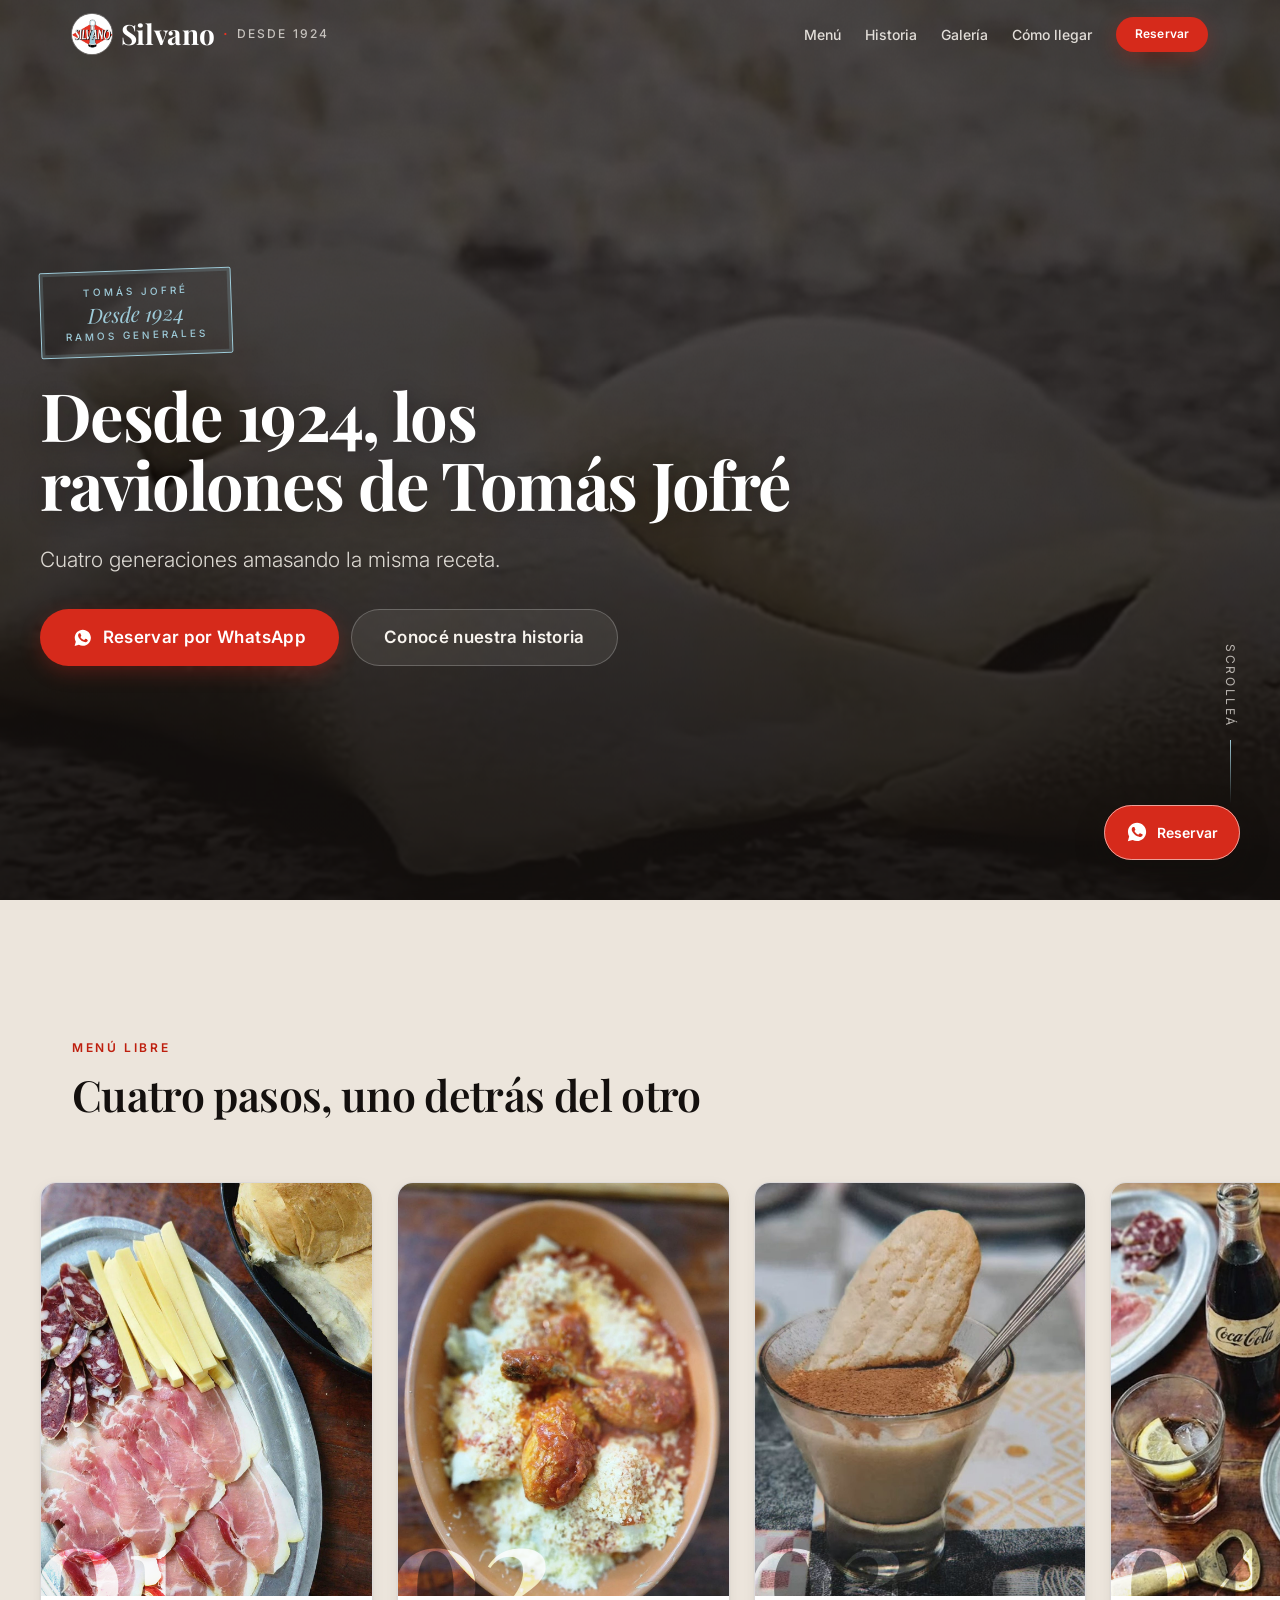
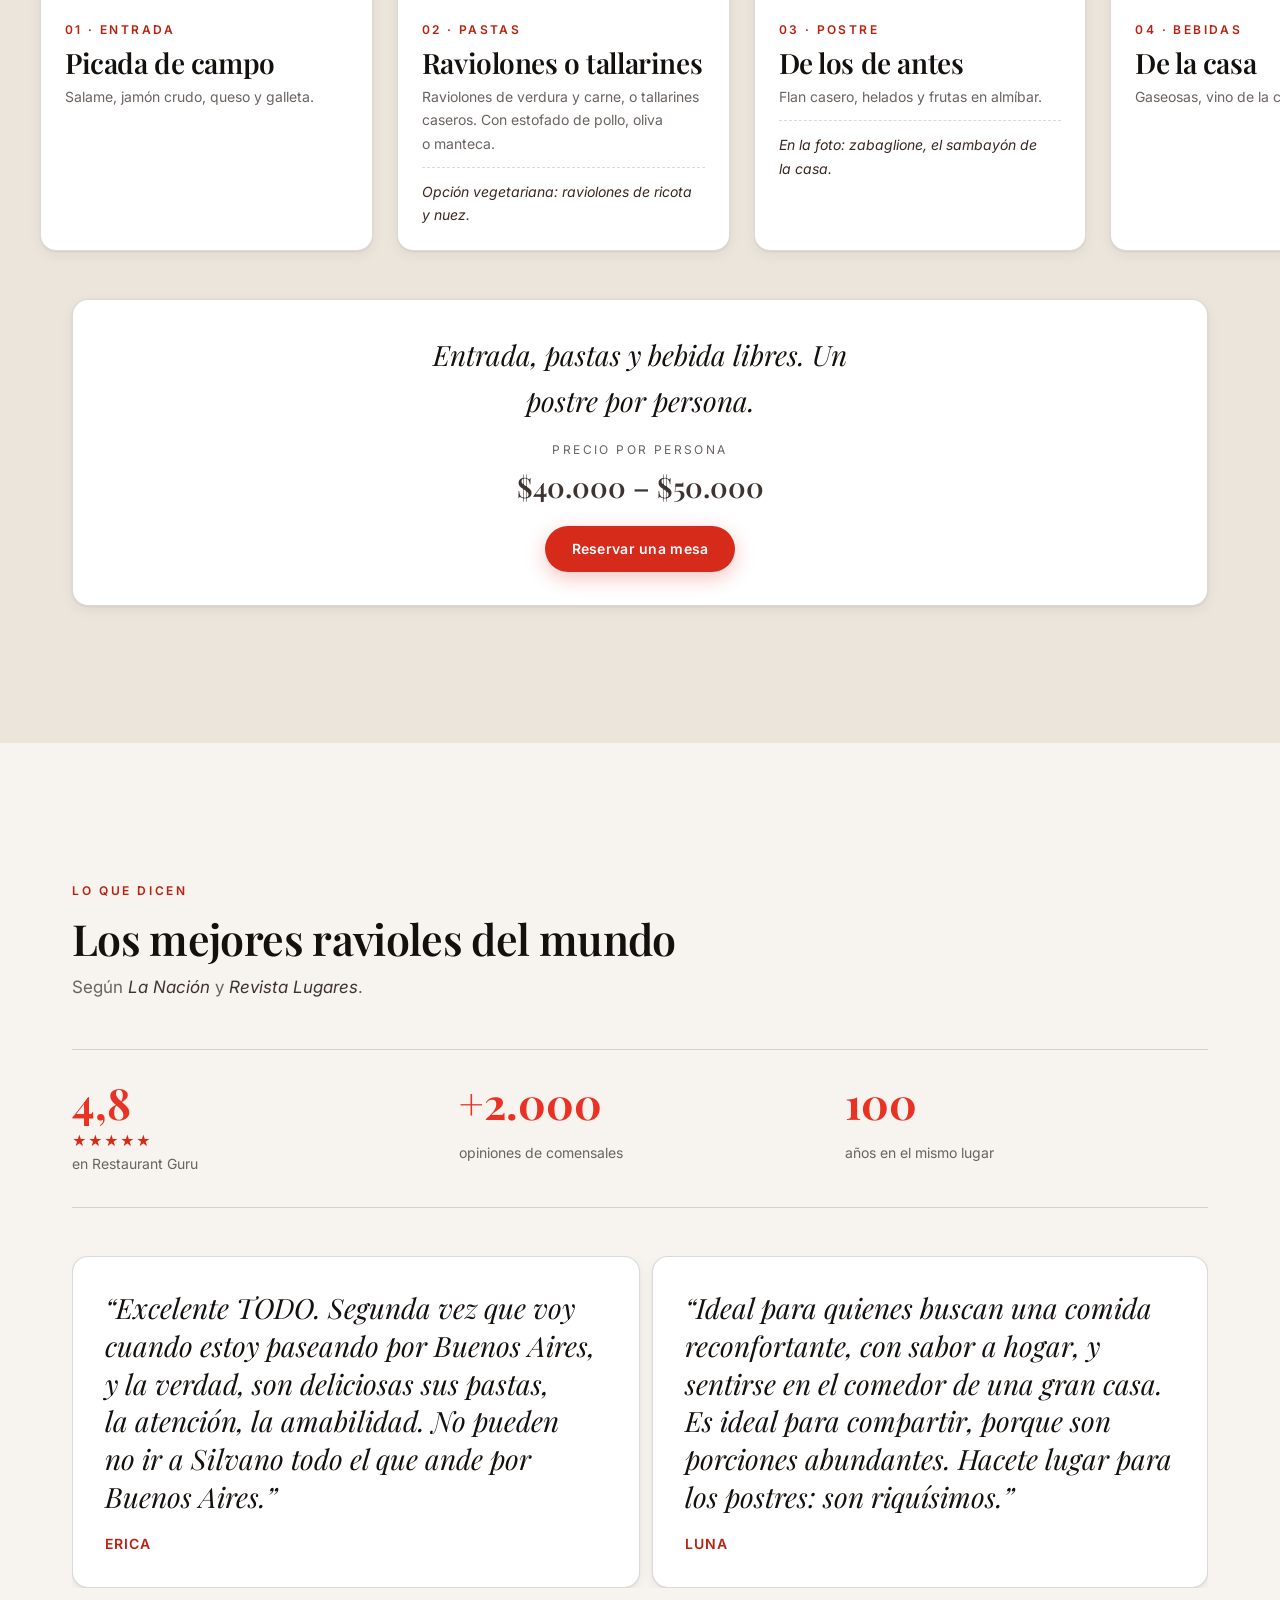
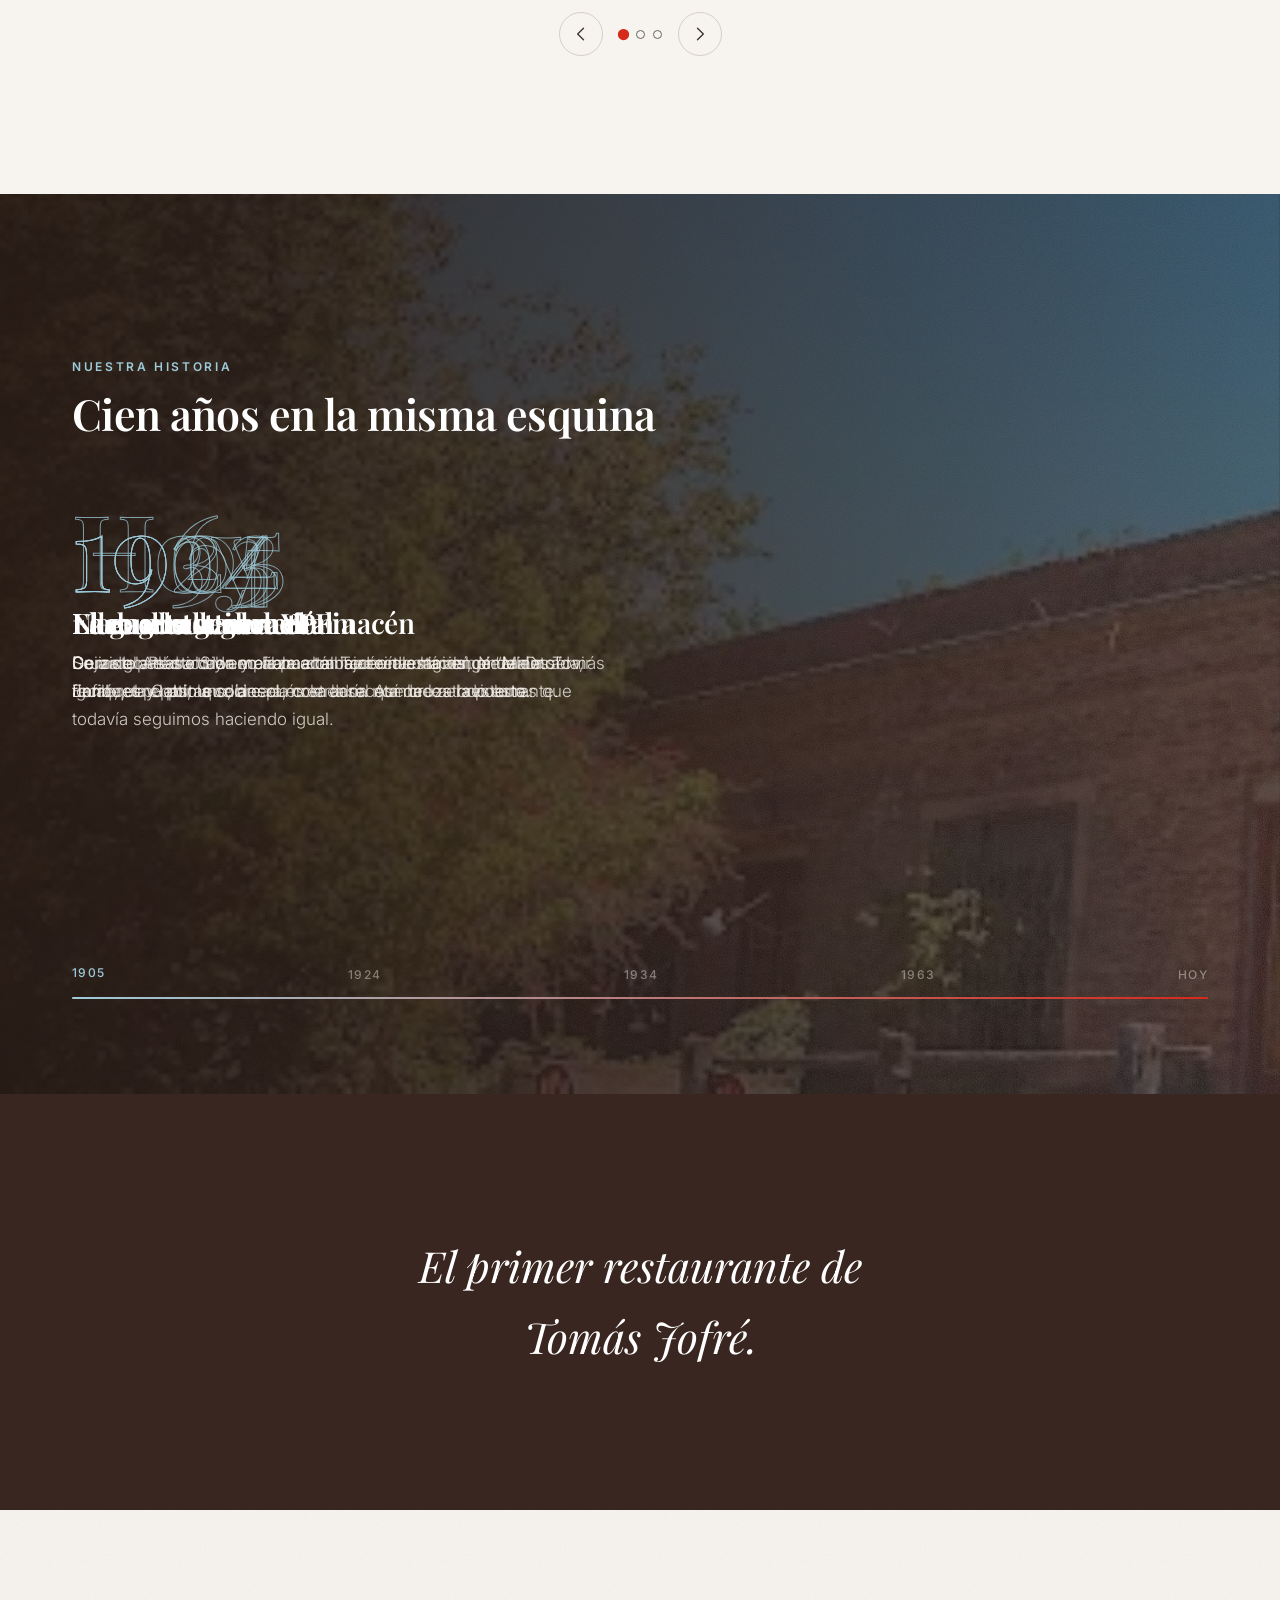
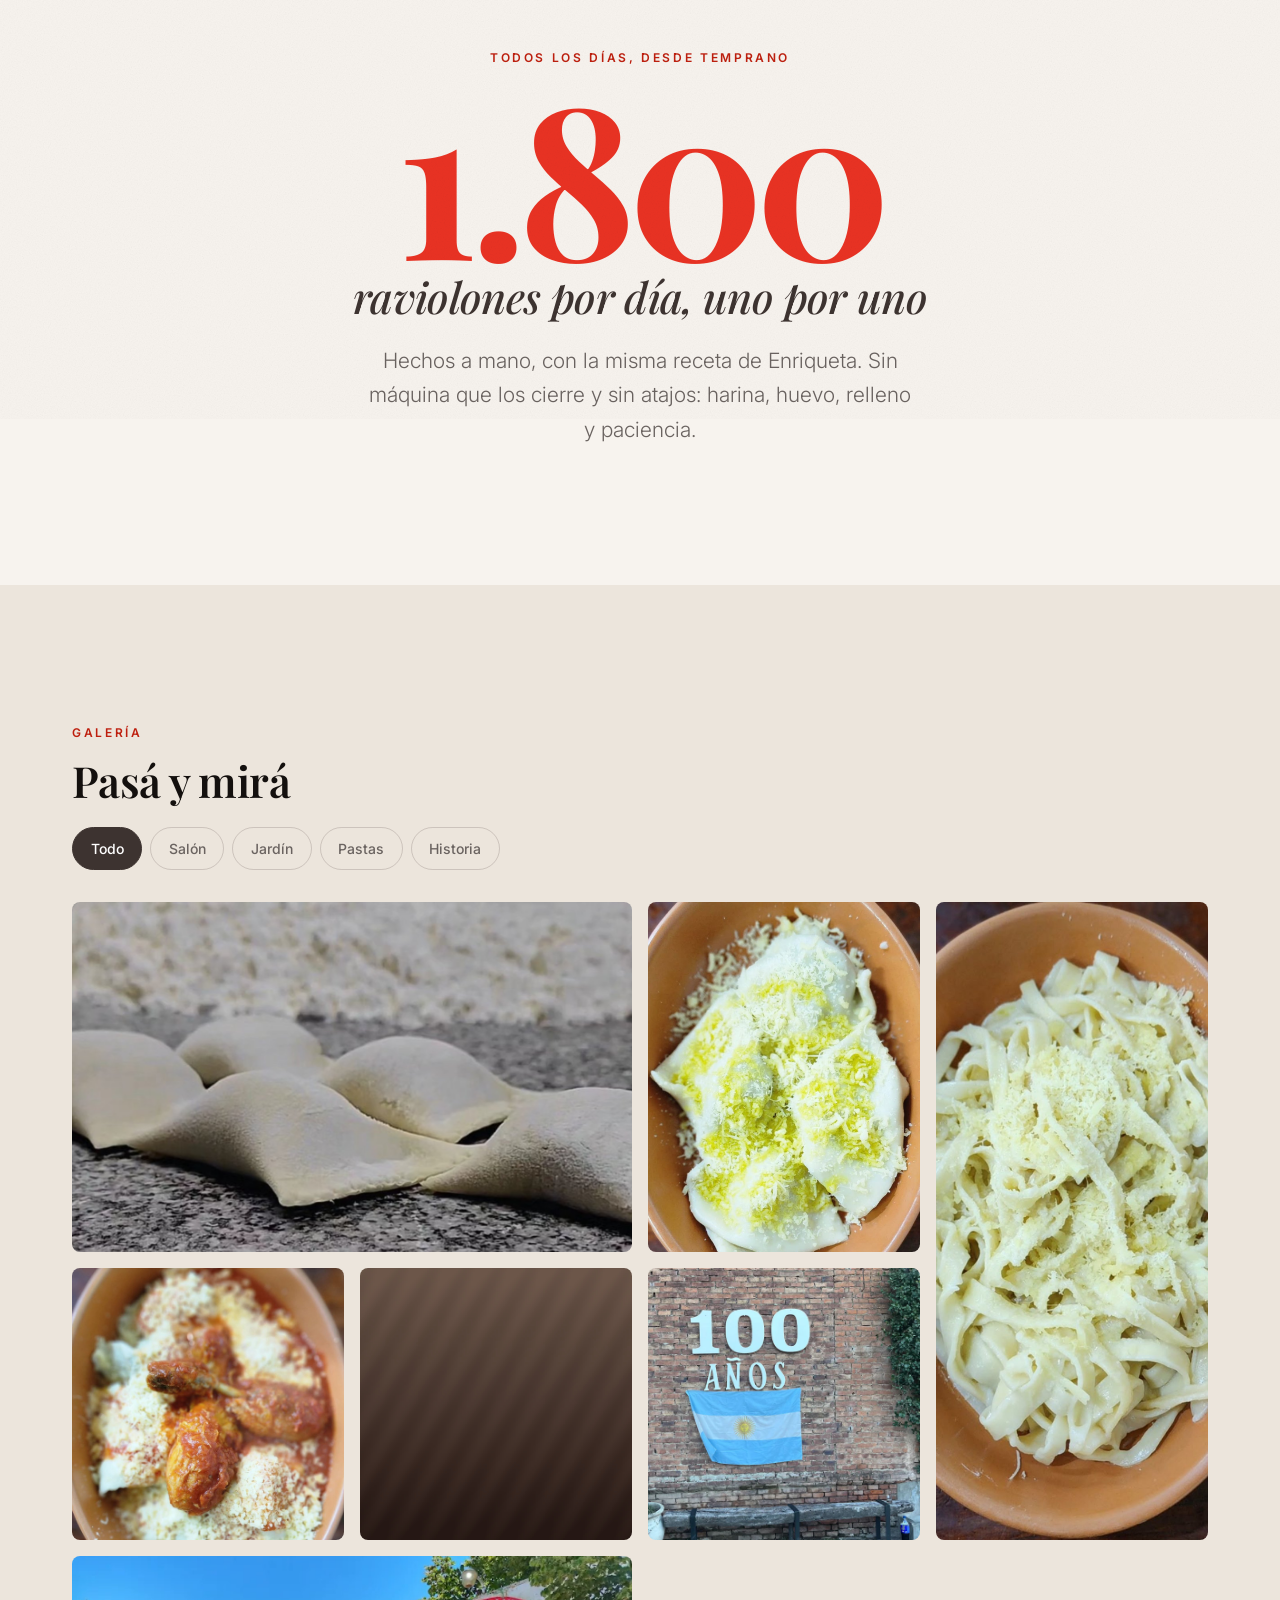
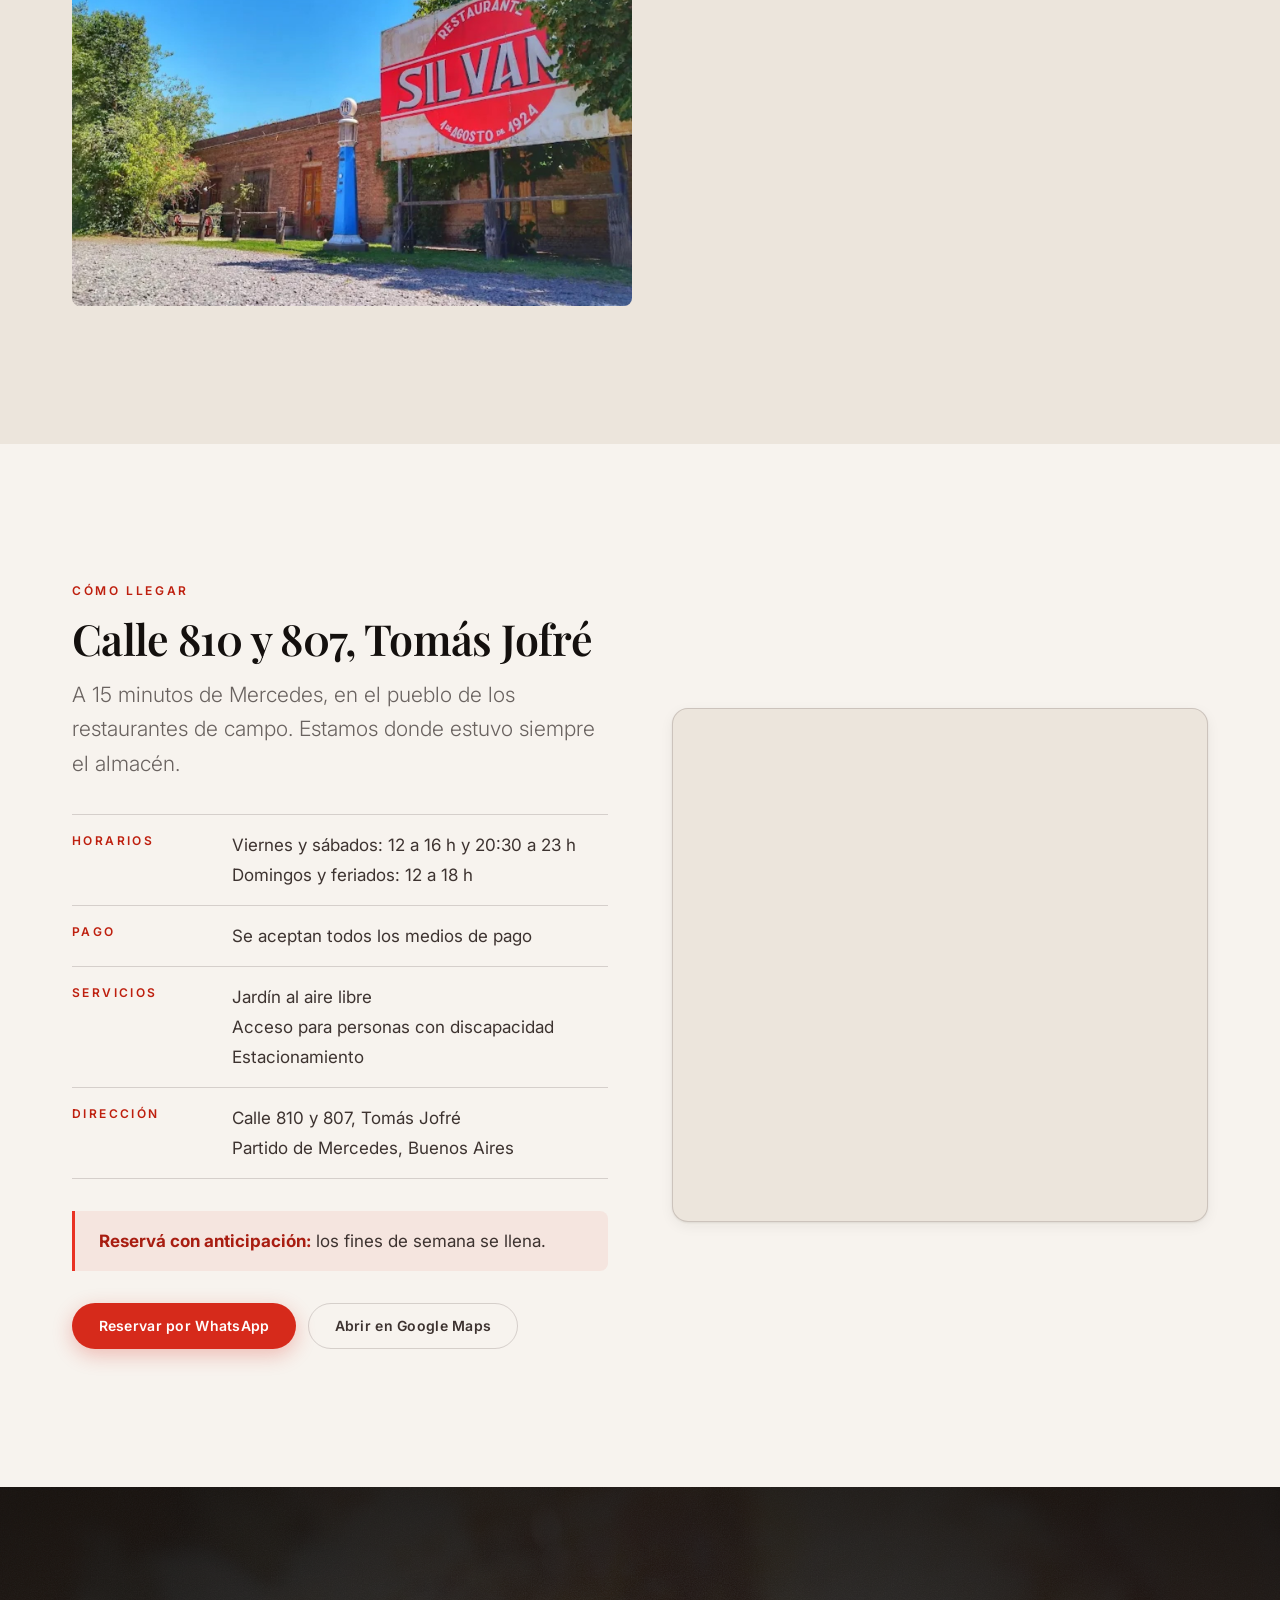
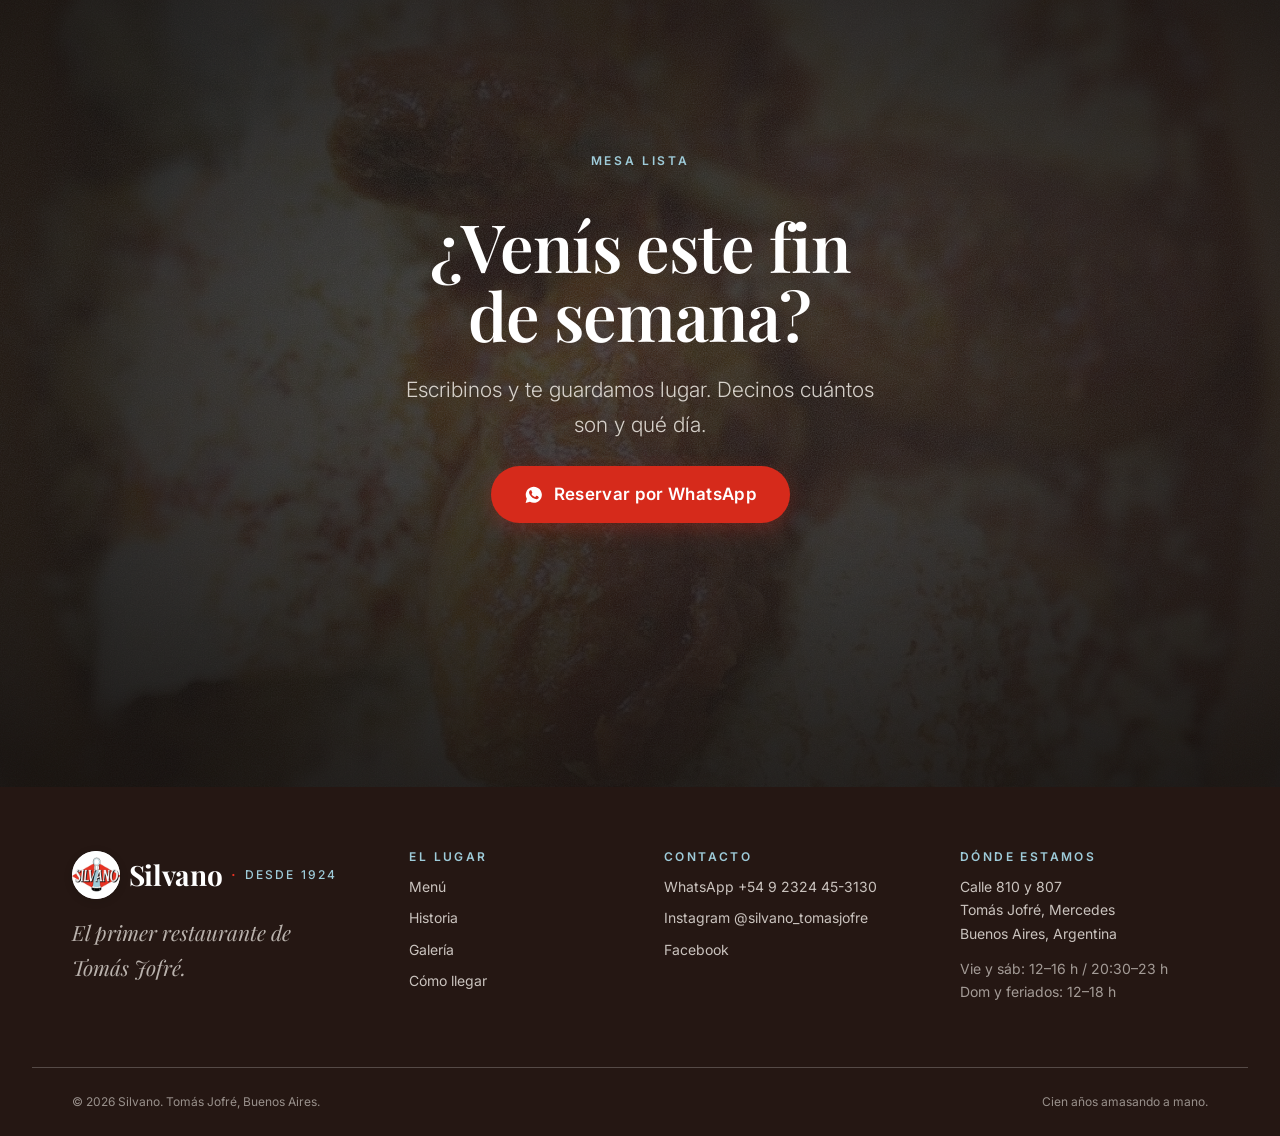
==== commit 7ea424bd: "Sacar fotos repetidas y confirmar los medios de pago - Galeria: la foto vertical del surtidor era el" ====
--- a/index.html
+++ b/index.html
@@ -577,13 +577,6 @@
               <img src="assets/img/galeria-jardin-01.jpg" alt="Cartel de 100 años y una bandera argentina sobre la pared de ladrillo del patio, con un banco de madera debajo" loading="lazy" decoding="async" width="1200" height="1200">
             </button>
           </li>
-          <li class="galeria__item galeria__item--tall" data-cat="historia">
-            <button class="galeria__btn" type="button"
-                    data-full="assets/img/galeria-historia-01.jpg"
-                    data-caption="El surtidor de 1934, todavía en la entrada">
-              <img src="assets/img/galeria-historia-01.jpg" alt="El surtidor YPF celeste de 1934 junto al cartel de Silvano, en la entrada del restaurante" loading="lazy" decoding="async" width="764" height="1020">
-            </button>
-          </li>
         </ul>
       </div>
     </section>
@@ -611,8 +604,7 @@
             </div>
             <div class="info-list__row">
               <dt class="info-list__key">Pago</dt>
-              <!-- REEMPLAZAR: medios de pago a confirmar -->
-              <dd class="info-list__val"><span data-placeholder>[ A CONFIRMAR — efectivo / débito ]</span></dd>
+              <dd class="info-list__val"><span>Se aceptan todos los medios de pago</span></dd>
             </div>
             <div class="info-list__row">
               <dt class="info-list__key">Servicios</dt>
--- a/styles.css
+++ b/styles.css
@@ -270,7 +270,6 @@
 }
 .js-split .word__in {
   display: inline-block;
-  will-change: transform;
 }
 
 /* --- Reveal de imágenes con clip-path (lo dispara GSAP) --- */
@@ -1114,9 +1113,12 @@
   display: grid;
   grid-template-columns: repeat(2, 1fr);
   gap: var(--sp-3);
+  /* dense: las fotos anchas y altas dejan huecos al reordenarse con el
+     filtro, y esto los rellena con las que entran despues */
+  grid-auto-flow: dense;
 }
 .galeria__item {
-  will-change: transform, opacity;
+  /* sin will-change: solo se anima al filtrar, y GSAP lo pone mientras dura */
 }
 .galeria__item[hidden] { display: none; }
 
@@ -1463,6 +1465,39 @@
 .cta__bg.has-missing-img { background-color: var(--c-espresso-2); }
 
 /* ============================================================================
+   16c. RENDIMIENTO EN PANTALLA TÁCTIL
+   El compositor de un teléfono recalcula blur y blend en cada frame de scroll.
+   Son los dos efectos que más cuestan y los que menos se notan en pantalla
+   chica, así que ahí se apagan.
+   ========================================================================== */
+@media (pointer: coarse) {
+  .header.is-stuck {
+    background: var(--c-bone);
+    backdrop-filter: none;
+  }
+  .btn--ghost {
+    background: rgba(255, 255, 255, .12);
+    backdrop-filter: none;
+  }
+  .lightbox__backdrop {
+    background: rgba(14, 10, 9, .97);
+    backdrop-filter: none;
+  }
+  /* el grano se mantiene, pero sin mezcla de capas */
+  .grain {
+    mix-blend-mode: normal;
+    opacity: .09;
+  }
+  .menu__num {
+    mix-blend-mode: normal;
+    color: rgba(255, 255, 255, .88);
+  }
+  /* estas dos solo se animan con mouse: sin capa permanente */
+  .cta__bg { will-change: auto; }
+  .menu__media img { will-change: auto; }
+}
+
+/* ============================================================================
    17. PREFERS-REDUCED-MOTION
    Todo estático: sin pins, sin parallax, sin video, sin autoplay.
    ========================================================================== */
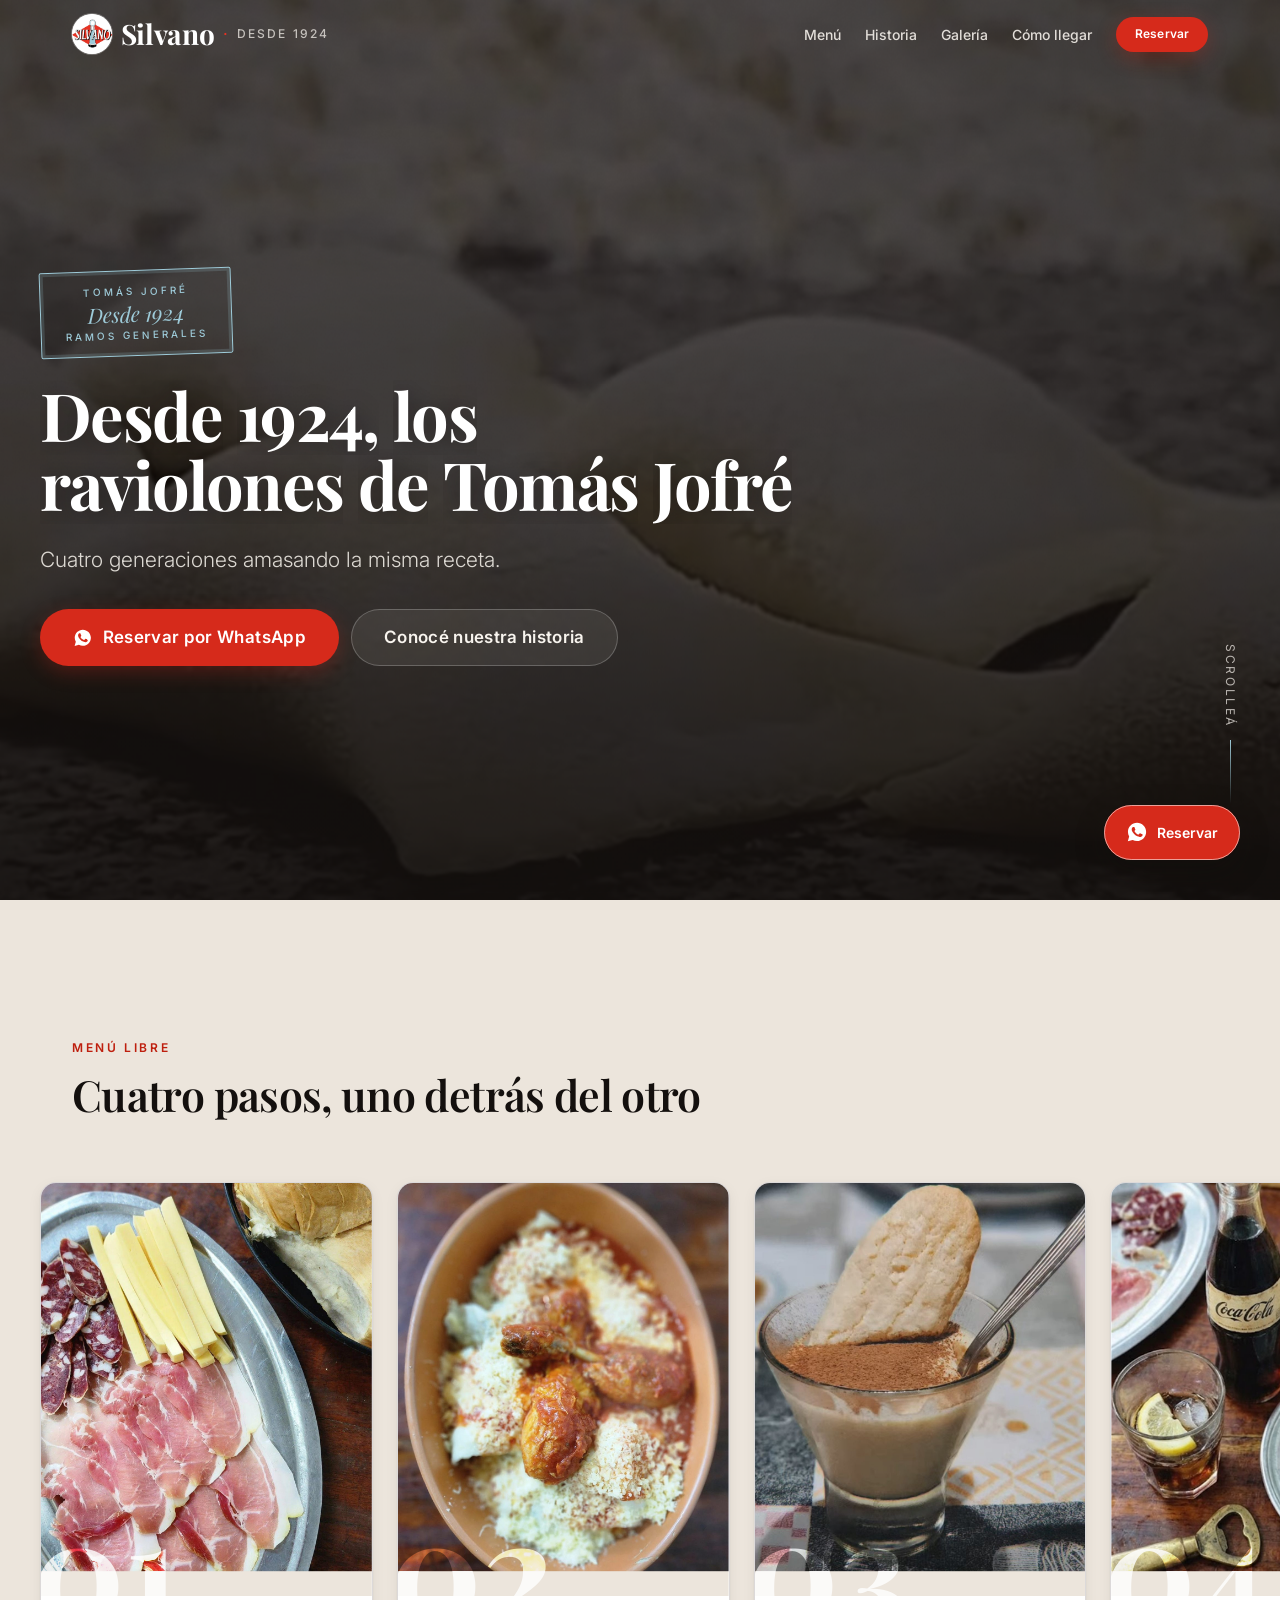
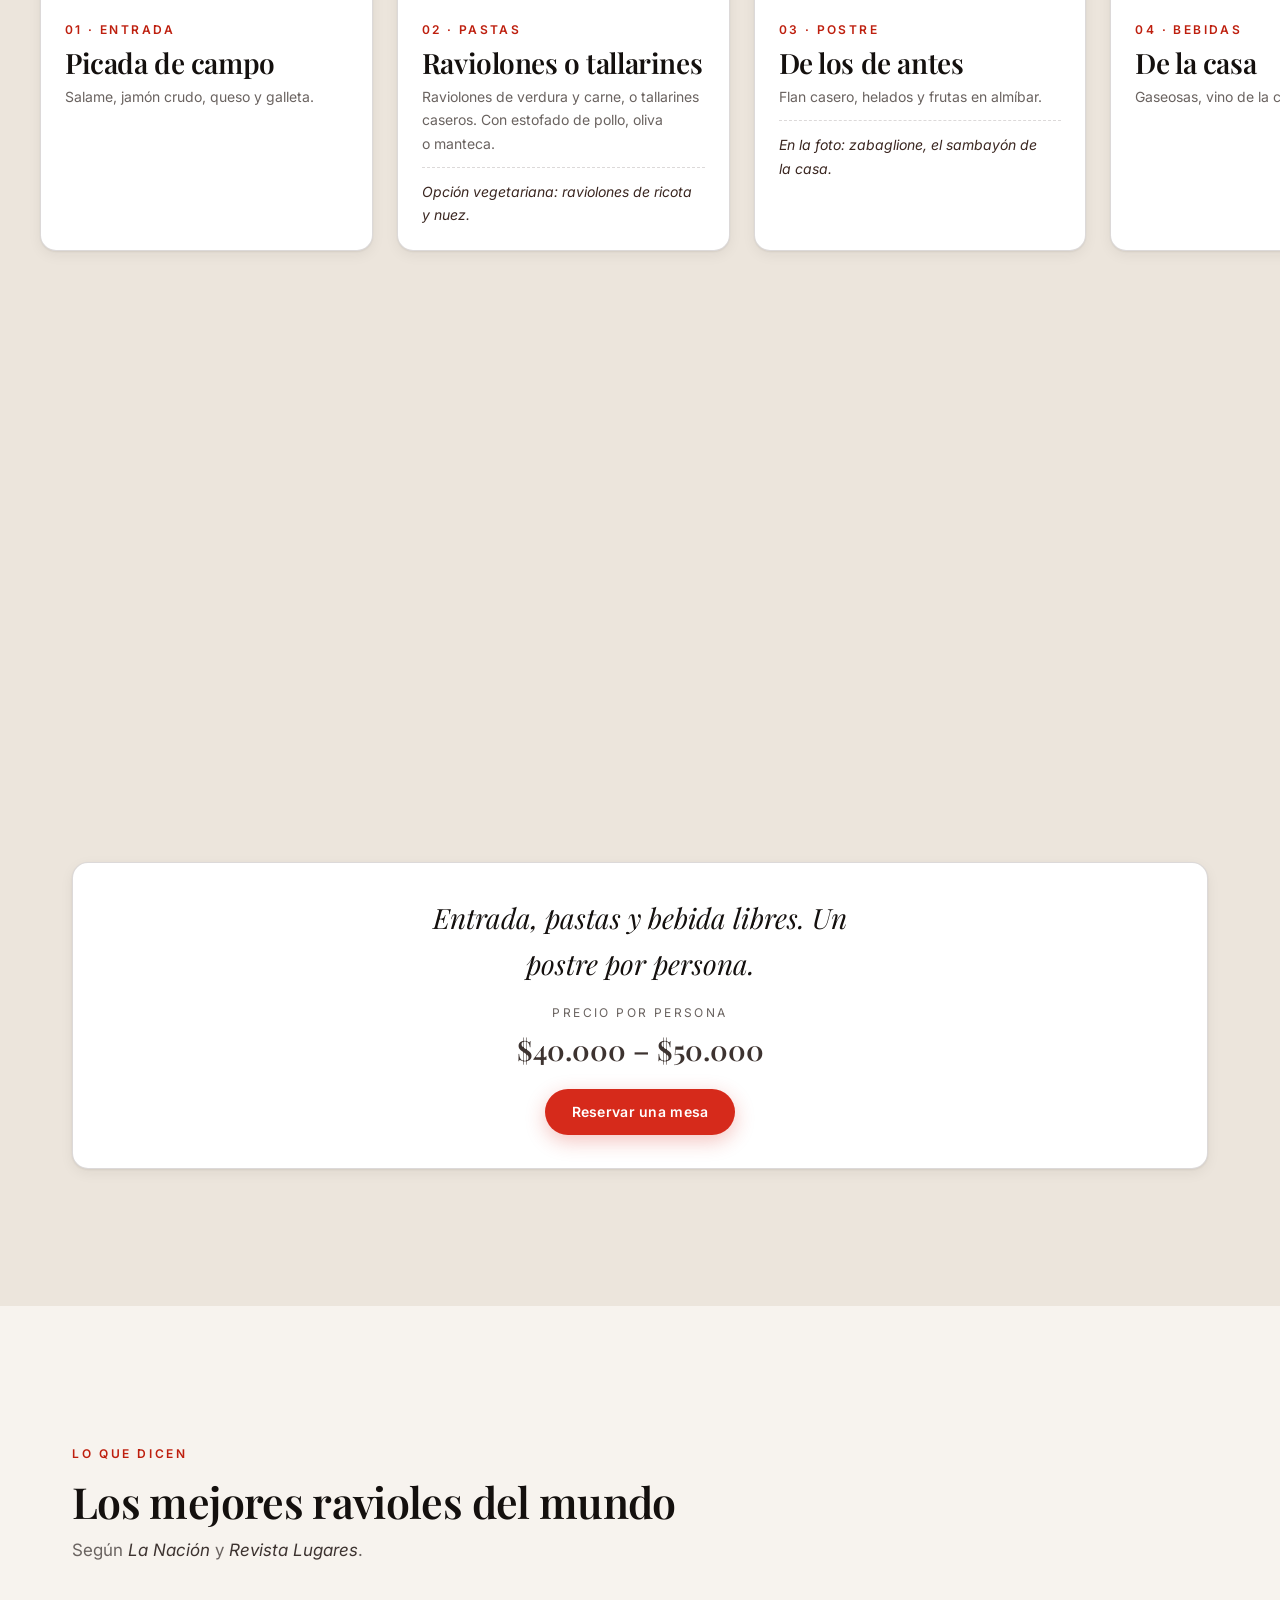
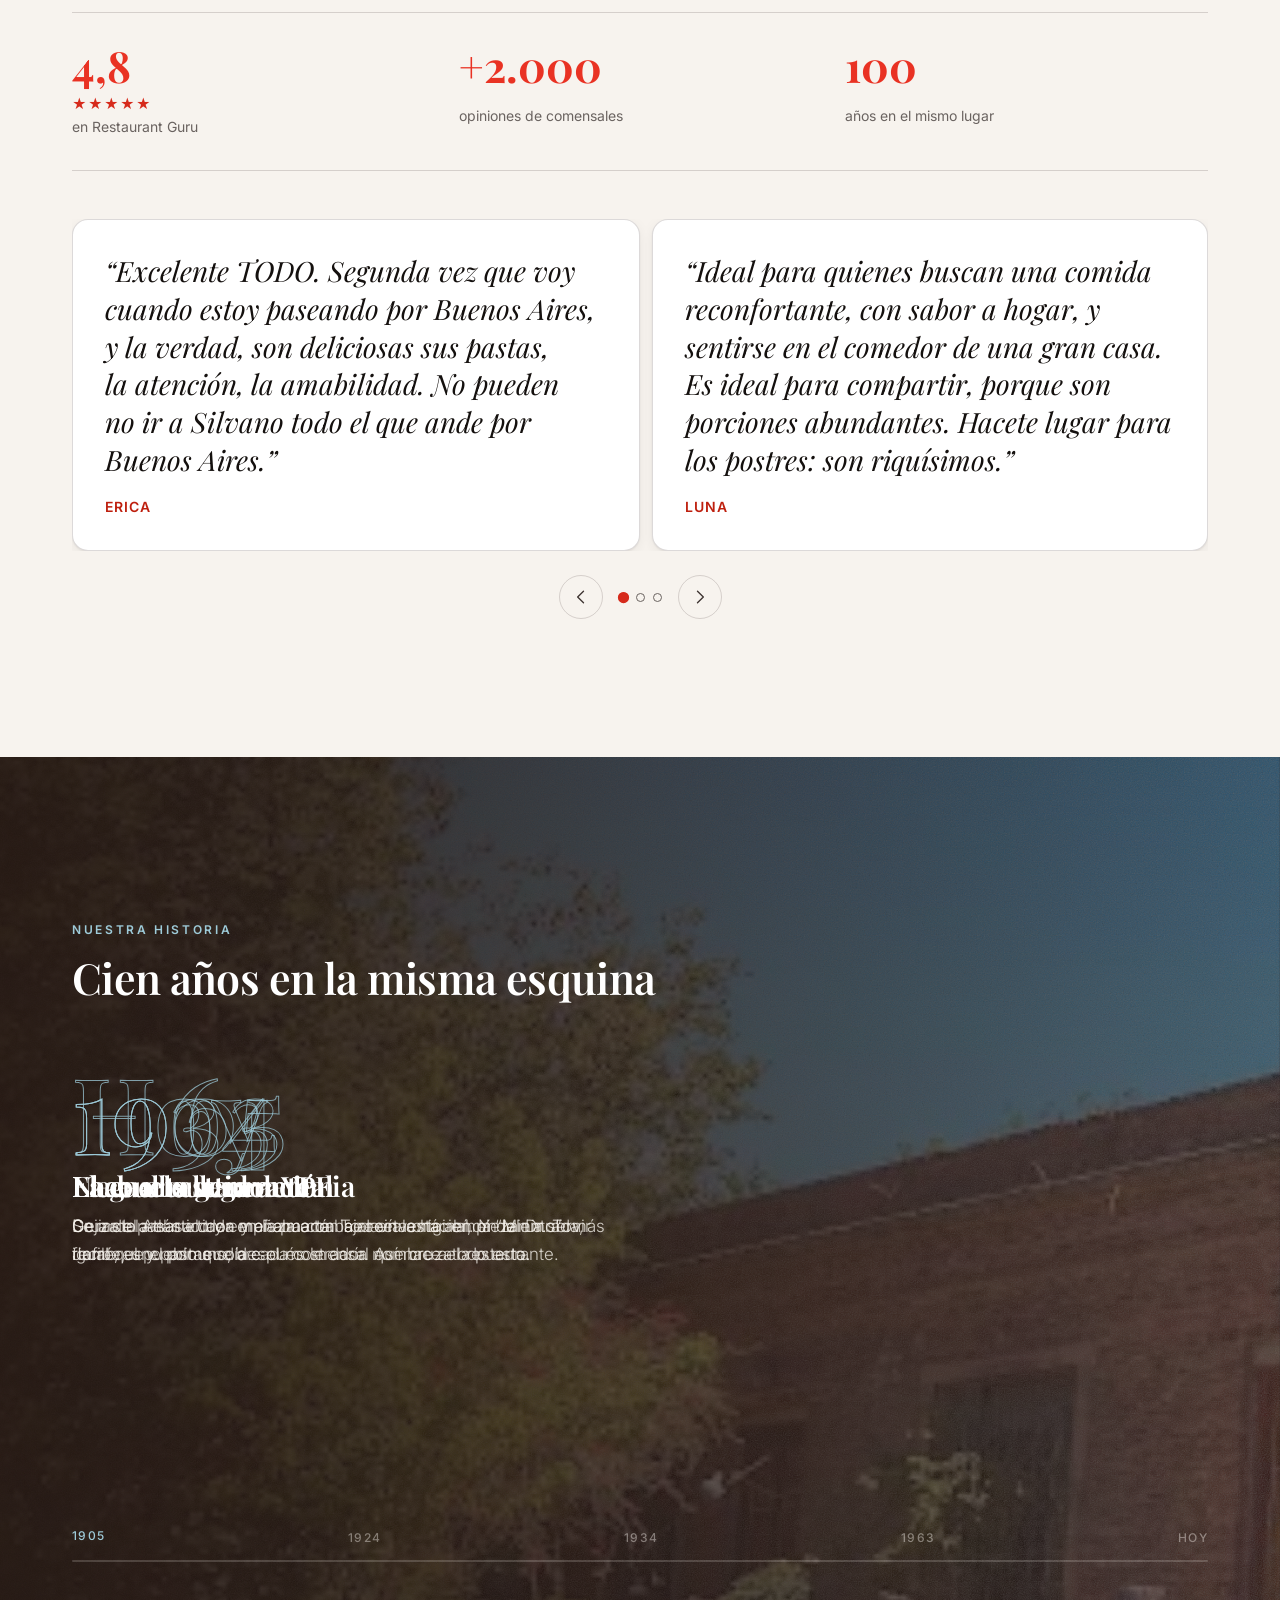
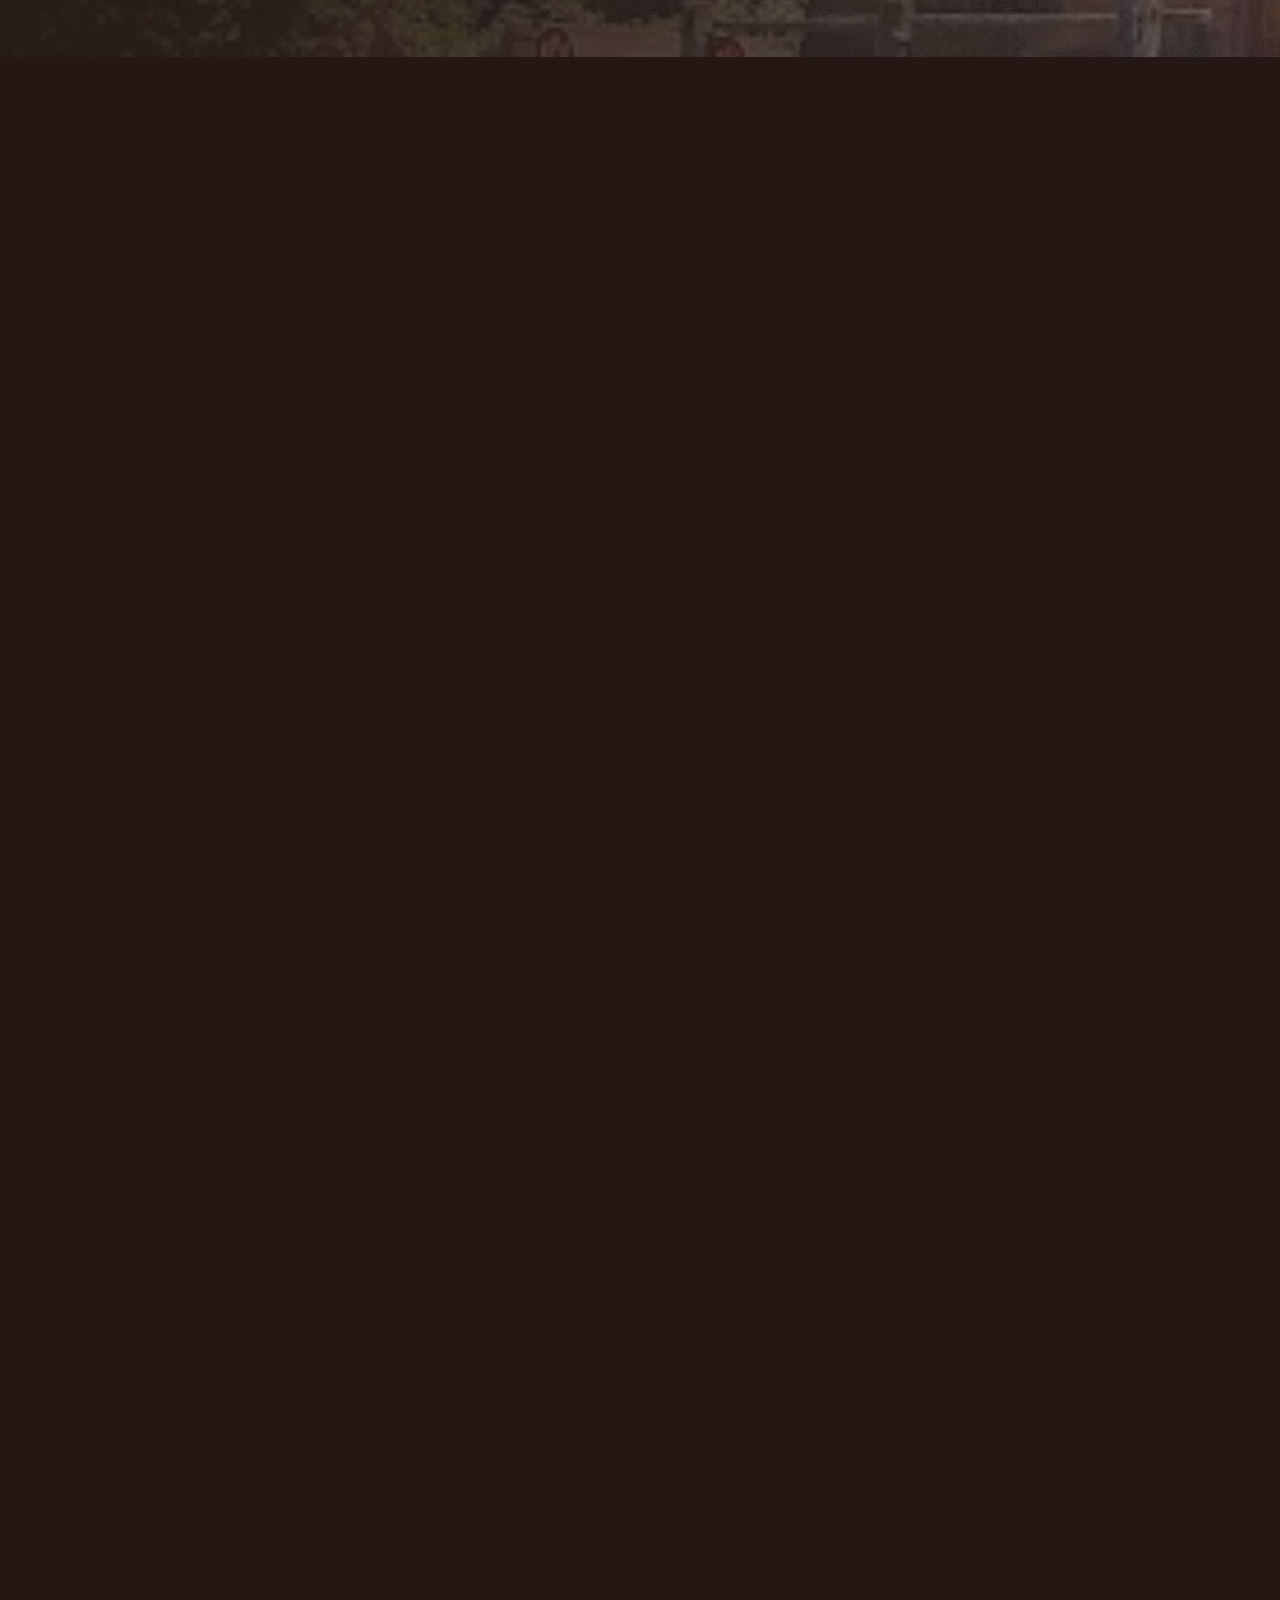
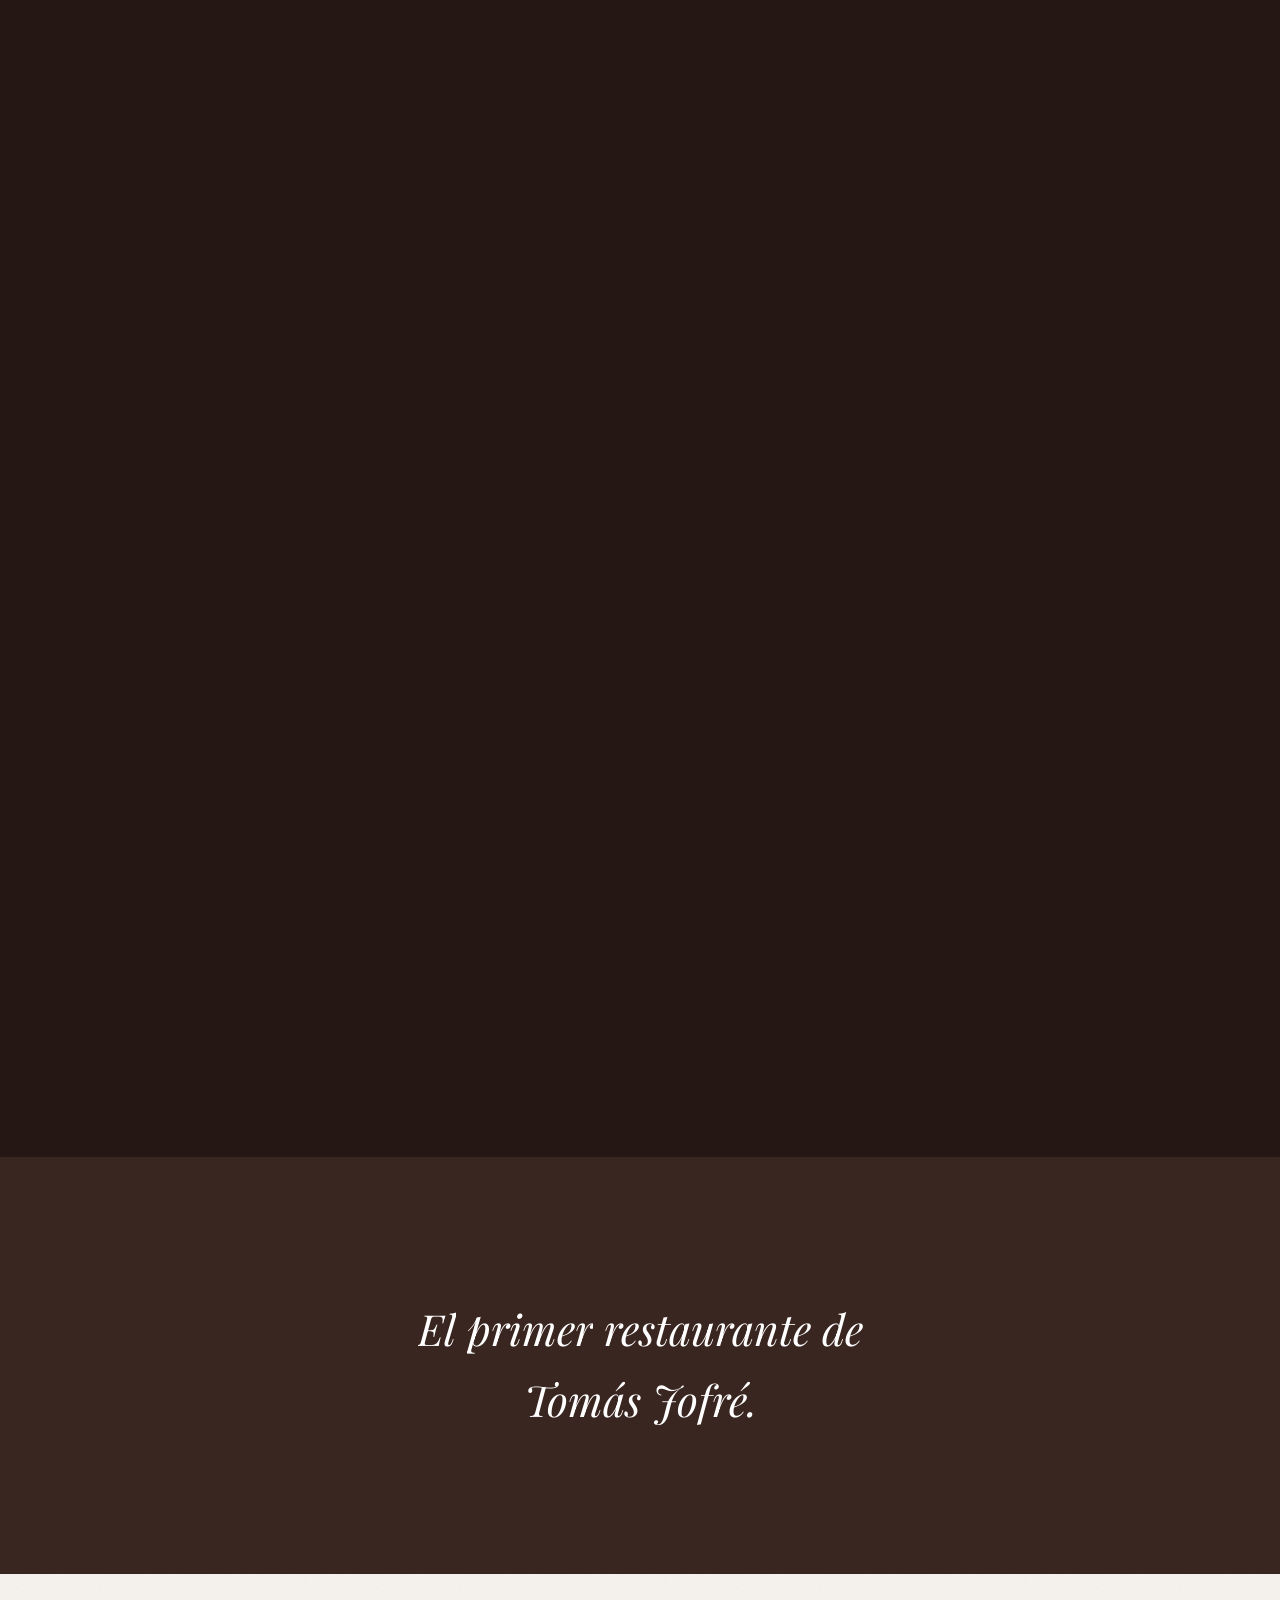
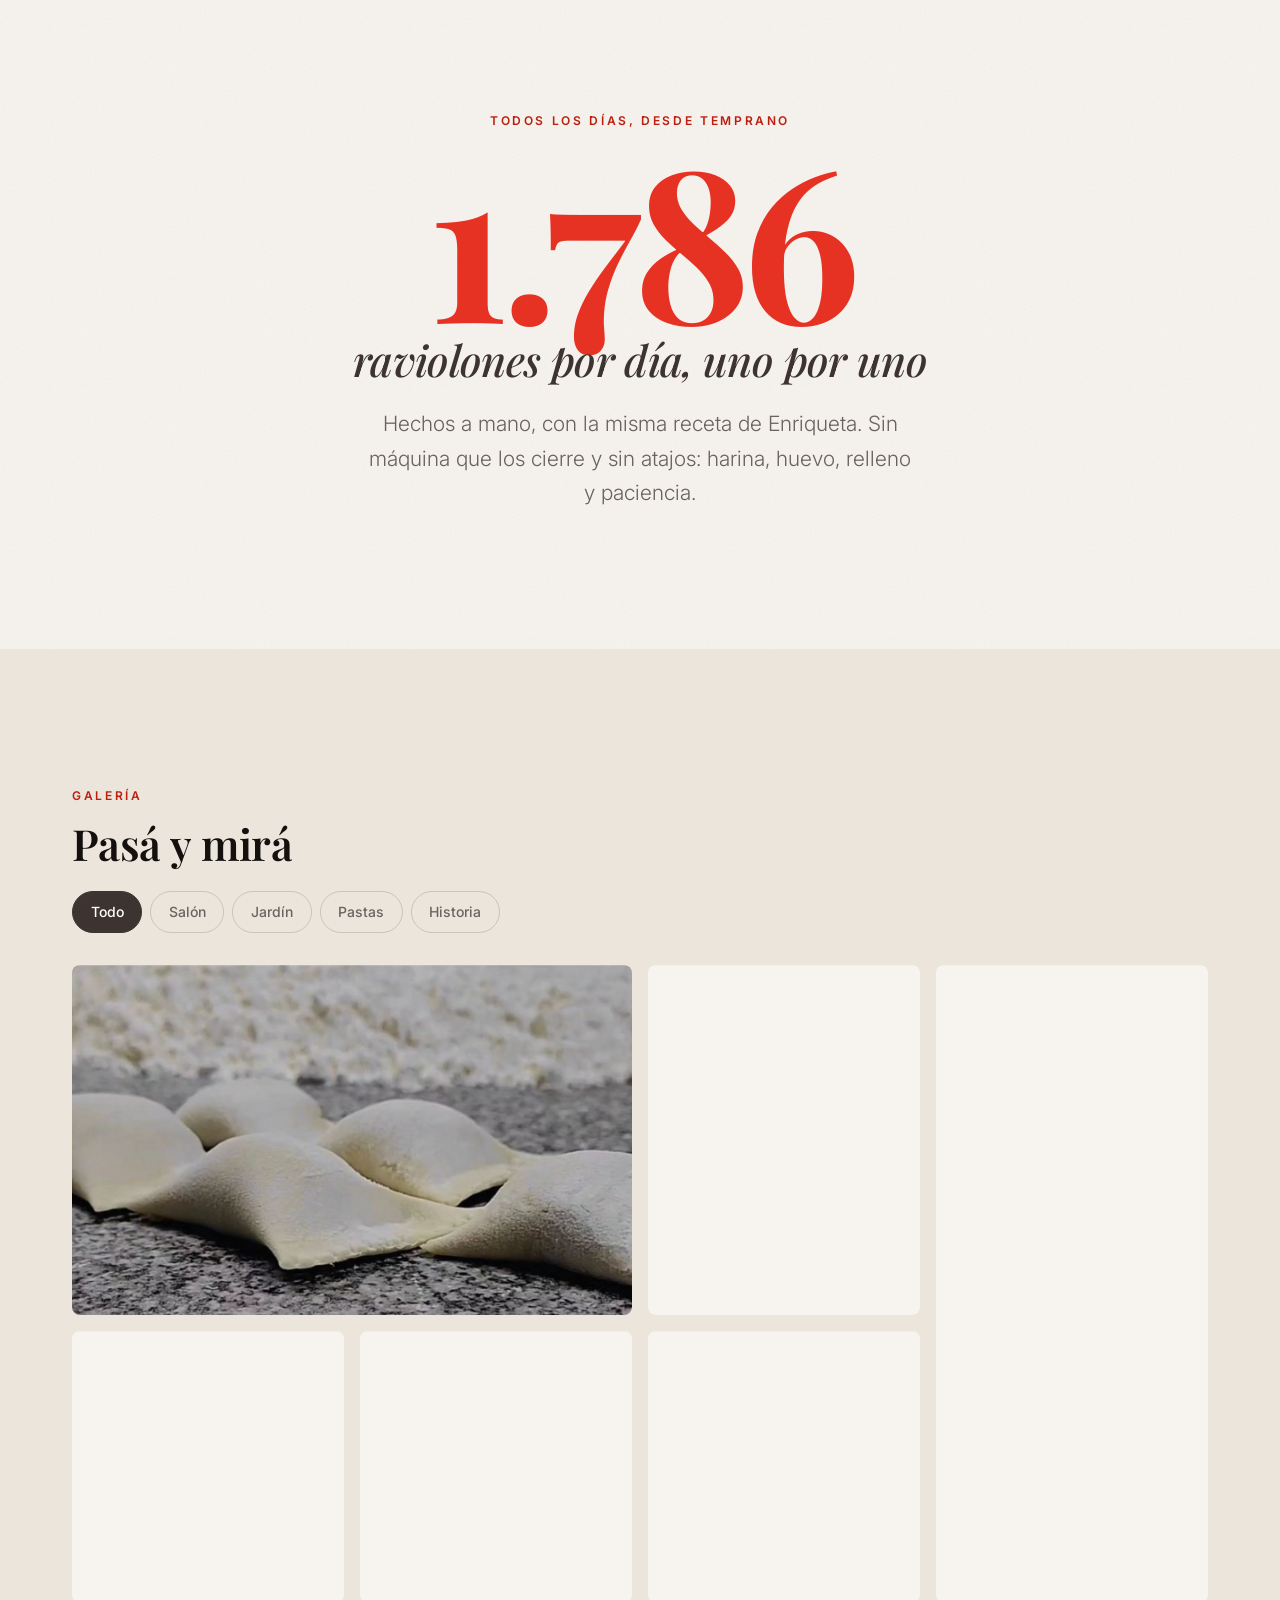
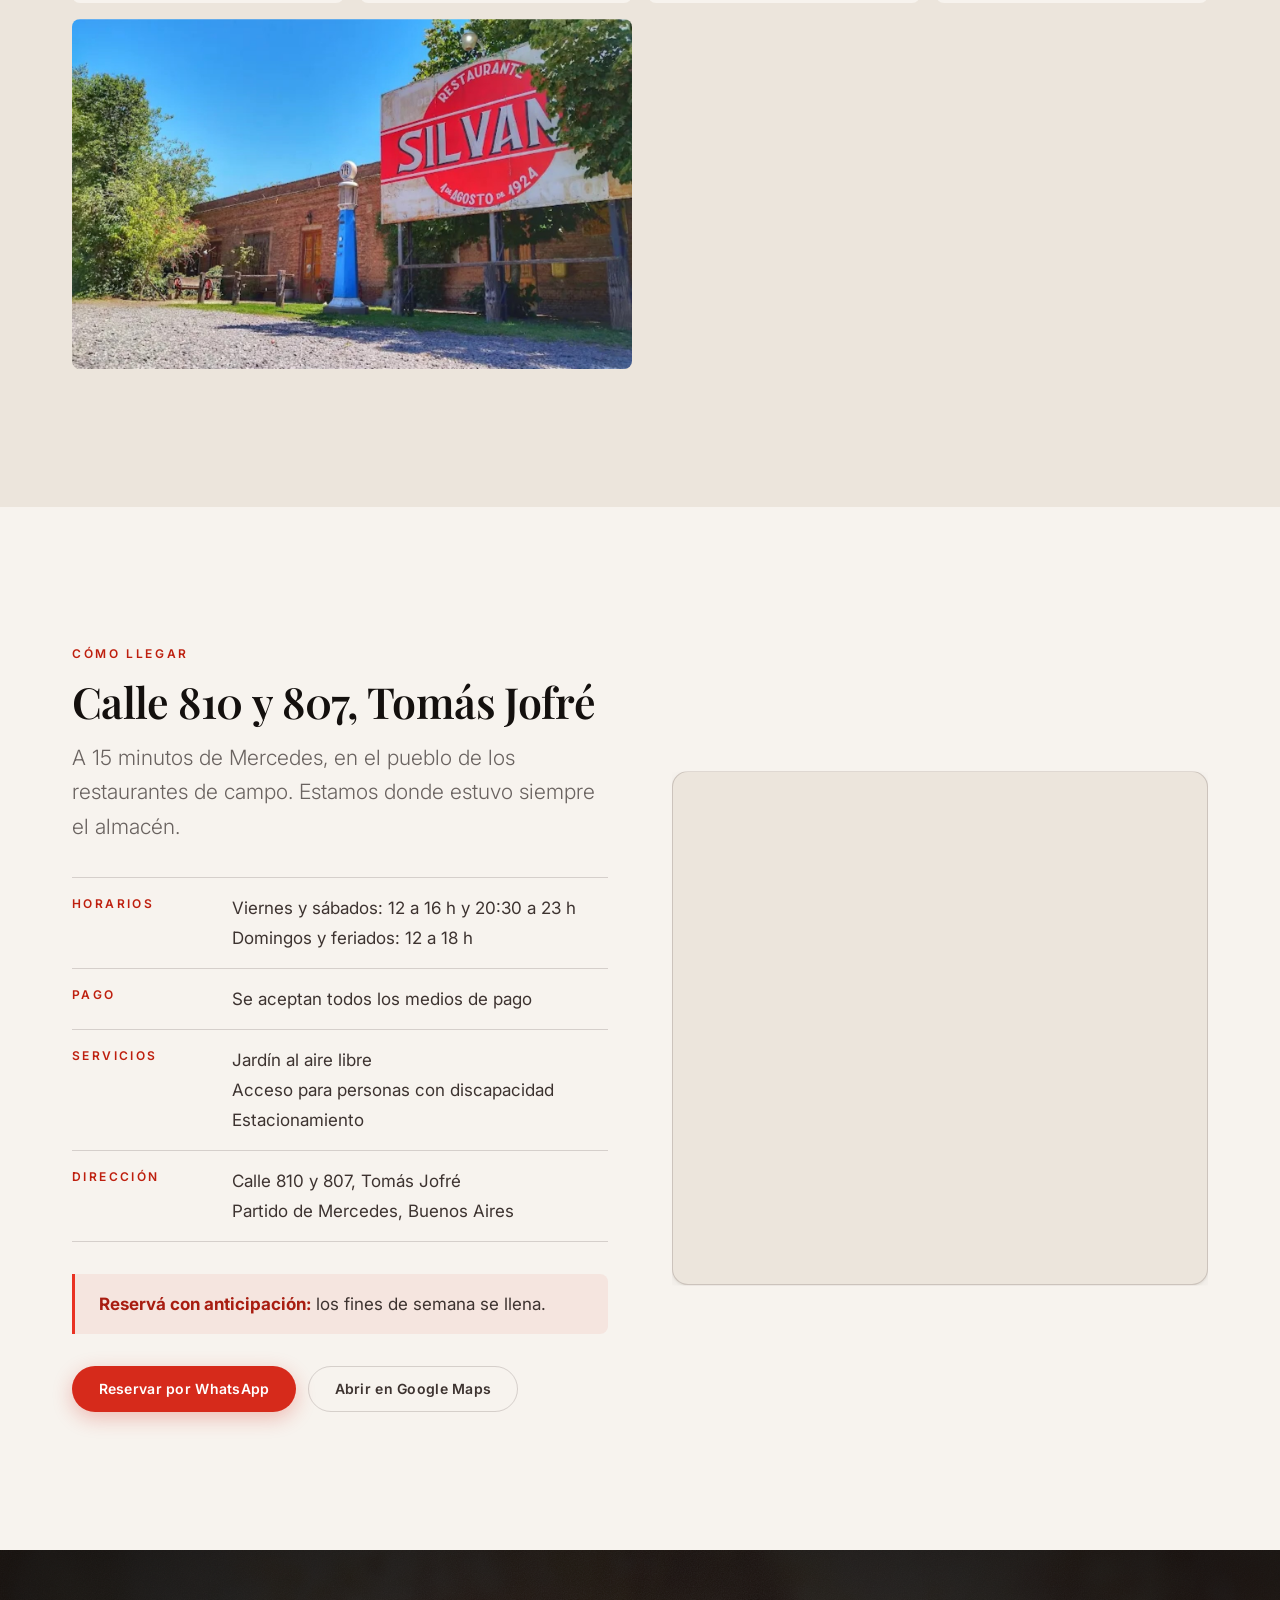
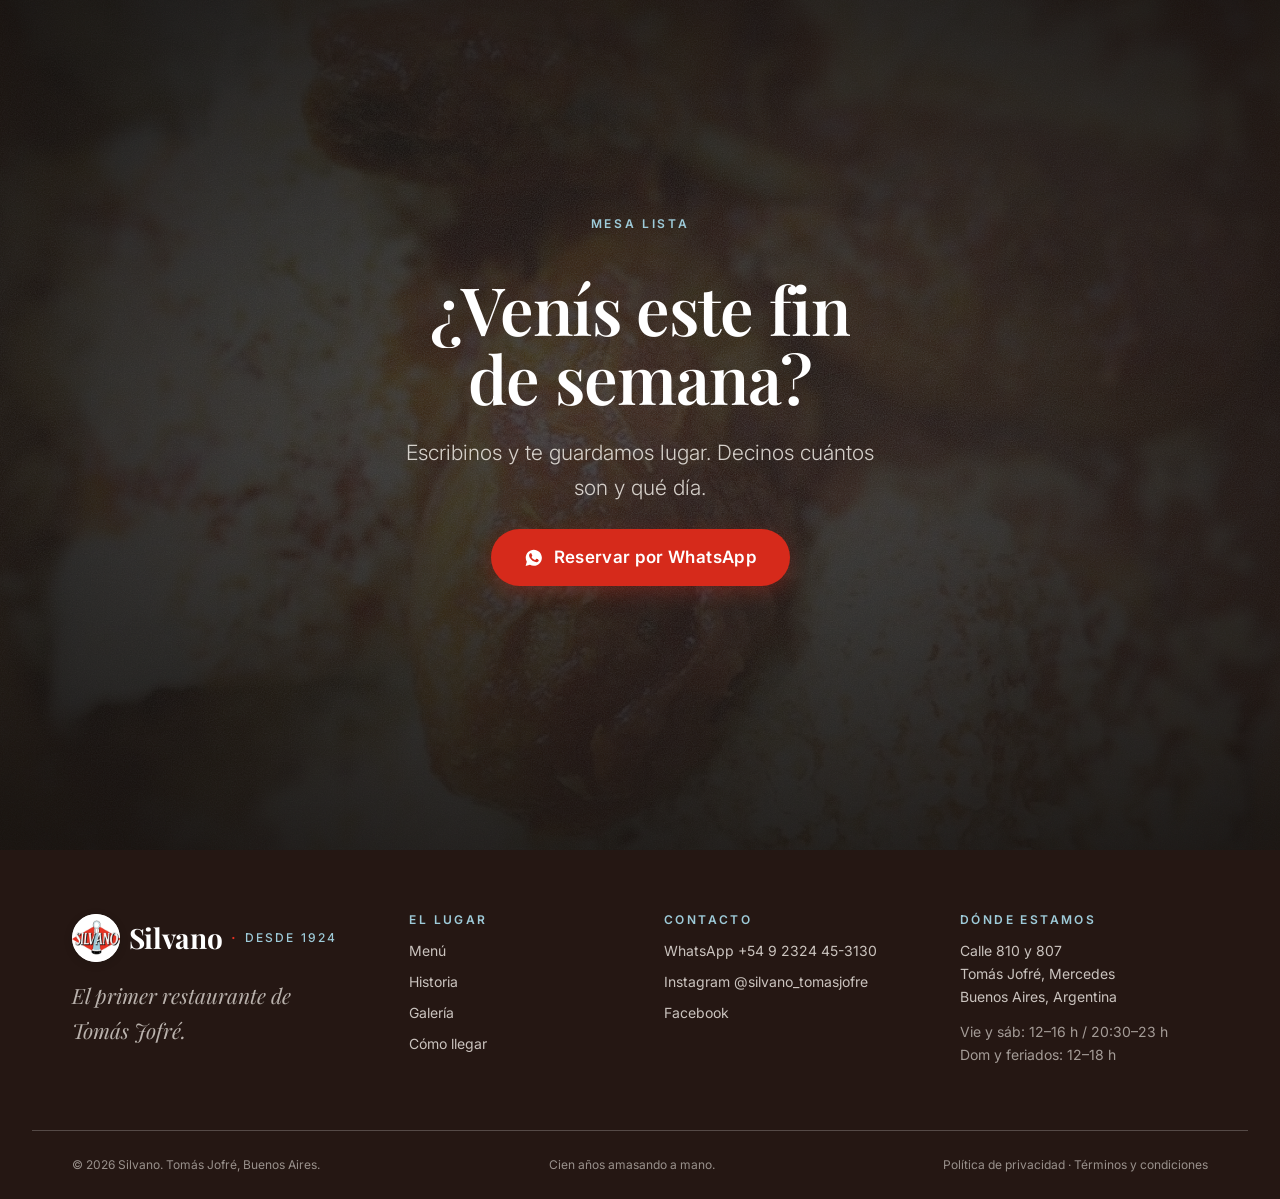
==== commit 116b2ead: "Endurecimiento de seguridad y paginas legales Headers (vercel.json): - CSP con script-src 'self' + h" ====
--- a/index.html
+++ b/index.html
@@ -135,12 +135,12 @@
         </ul>
         <a class="btn btn--primary btn--sm nav__cta"
            href="https://wa.me/5492324453130?text=Hola!%20Quiero%20reservar%20para%20___%20personas%20el%20d%C3%ADa%20___"
-           target="_blank" rel="noopener">Reservar</a>
+           target="_blank" rel="noopener noreferrer">Reservar</a>
       </nav>
 
       <a class="btn btn--primary btn--sm header__cta" data-magnetic
          href="https://wa.me/5492324453130?text=Hola!%20Quiero%20reservar%20para%20___%20personas%20el%20d%C3%ADa%20___"
-         target="_blank" rel="noopener">Reservar</a>
+         target="_blank" rel="noopener noreferrer">Reservar</a>
 
       <button class="nav-toggle" type="button" aria-expanded="false" aria-controls="nav" aria-label="Abrir menú de navegación">
         <span class="nav-toggle__bar"></span>
@@ -191,7 +191,7 @@
         <div class="hero__actions" data-hero-fade>
           <a class="btn btn--primary btn--lg" data-magnetic
              href="https://wa.me/5492324453130?text=Hola!%20Quiero%20reservar%20para%20___%20personas%20el%20d%C3%ADa%20___"
-             target="_blank" rel="noopener">
+             target="_blank" rel="noopener noreferrer">
             <svg class="btn__icon" viewBox="0 0 24 24" aria-hidden="true" focusable="false">
               <path d="M12.04 2C6.58 2 2.13 6.45 2.13 11.91c0 1.75.46 3.46 1.32 4.97L2 22l5.25-1.38a9.9 9.9 0 0 0 4.79 1.22h.01c5.46 0 9.91-4.45 9.91-9.91C21.96 6.45 17.5 2 12.04 2Zm5.8 14.06c-.24.68-1.4 1.31-1.94 1.36-.54.05-1.04.24-3.5-.73-2.96-1.17-4.83-4.23-4.98-4.43-.15-.2-1.19-1.59-1.19-3.03 0-1.44.75-2.15 1.02-2.45.27-.29.59-.37.78-.37.19 0 .39 0 .56.01.18.01.42-.07.65.5.24.58.83 2.02.9 2.17.07.15.12.32.02.51-.1.2-.15.32-.29.49-.15.17-.31.39-.45.52-.15.15-.3.31-.13.6.17.29.76 1.26 1.63 2.04 1.12 1 2.06 1.31 2.35 1.46.29.15.46.12.63-.07.17-.2.73-.85.93-1.14.2-.29.39-.24.66-.15.27.1 1.71.81 2 .96.29.15.49.22.56.34.07.12.07.71-.17 1.39Z"/>
             </svg>
@@ -300,7 +300,7 @@
           </p>
           <a class="btn btn--primary" data-magnetic
              href="https://wa.me/5492324453130?text=Hola!%20Quiero%20reservar%20para%20___%20personas%20el%20d%C3%ADa%20___"
-             target="_blank" rel="noopener">Reservar una mesa</a>
+             target="_blank" rel="noopener noreferrer">Reservar una mesa</a>
         </div>
       </div>
     </section>
@@ -630,10 +630,10 @@
           <div class="llegar__actions">
             <a class="btn btn--primary" data-magnetic
                href="https://wa.me/5492324453130?text=Hola!%20Quiero%20reservar%20para%20___%20personas%20el%20d%C3%ADa%20___"
-               target="_blank" rel="noopener">Reservar por WhatsApp</a>
+               target="_blank" rel="noopener noreferrer">Reservar por WhatsApp</a>
             <a class="btn btn--outline" data-magnetic
                href="https://www.google.com/maps/dir/?api=1&amp;destination=Restaurante+Silvano+Tom%C3%A1s+Jofr%C3%A9+Buenos+Aires"
-               target="_blank" rel="noopener">Abrir en Google Maps</a>
+               target="_blank" rel="noopener noreferrer">Abrir en Google Maps</a>
           </div>
         </div>
 
@@ -642,7 +642,9 @@
           <iframe
             title="Mapa de ubicación del Restaurante Silvano en Tomás Jofré"
             src="https://www.google.com/maps?q=Restaurante+Silvano,+Calle+810+y+807,+Tom%C3%A1s+Jofr%C3%A9,+Buenos+Aires&amp;output=embed"
-            width="600" height="600" loading="lazy" referrerpolicy="no-referrer-when-downgrade"></iframe>
+            width="600" height="600" loading="lazy"
+            referrerpolicy="no-referrer"
+            sandbox="allow-scripts allow-same-origin allow-popups allow-popups-to-escape-sandbox"></iframe>
         </div>
       </div>
     </section>
@@ -661,7 +663,7 @@
         <p class="cta__text">Escribinos y te guardamos lugar. Decinos cuántos son y qué día.</p>
         <a class="btn btn--primary btn--lg" data-magnetic
            href="https://wa.me/5492324453130?text=Hola!%20Quiero%20reservar%20para%20___%20personas%20el%20d%C3%ADa%20___"
-           target="_blank" rel="noopener">
+           target="_blank" rel="noopener noreferrer">
           <svg class="btn__icon" viewBox="0 0 24 24" aria-hidden="true" focusable="false">
             <path d="M12.04 2C6.58 2 2.13 6.45 2.13 11.91c0 1.75.46 3.46 1.32 4.97L2 22l5.25-1.38a9.9 9.9 0 0 0 4.79 1.22h.01c5.46 0 9.91-4.45 9.91-9.91C21.96 6.45 17.5 2 12.04 2Zm5.8 14.06c-.24.68-1.4 1.31-1.94 1.36-.54.05-1.04.24-3.5-.73-2.96-1.17-4.83-4.23-4.98-4.43-.15-.2-1.19-1.59-1.19-3.03 0-1.44.75-2.15 1.02-2.45.27-.29.59-.37.78-.37.19 0 .39 0 .56.01.18.01.42-.07.65.5.24.58.83 2.02.9 2.17.07.15.12.32.02.51-.1.2-.15.32-.29.49-.15.17-.31.39-.45.52-.15.15-.3.31-.13.6.17.29.76 1.26 1.63 2.04 1.12 1 2.06 1.31 2.35 1.46.29.15.46.12.63-.07.17-.2.73-.85.93-1.14.2-.29.39-.24.66-.15.27.1 1.71.81 2 .96.29.15.49.22.56.34.07.12.07.71-.17 1.39Z"/>
           </svg>
@@ -701,10 +703,10 @@
       <div class="footer__col">
         <h2 class="footer__heading">Contacto</h2>
         <ul class="footer__list">
-          <li><a href="https://wa.me/5492324453130?text=Hola!%20Quiero%20reservar%20para%20___%20personas%20el%20d%C3%ADa%20___" target="_blank" rel="noopener">WhatsApp +54 9 2324 45-3130</a></li>
-          <li><a href="https://www.instagram.com/silvano_tomasjofre/" target="_blank" rel="noopener">Instagram @silvano_tomasjofre</a></li>
+          <li><a href="https://wa.me/5492324453130?text=Hola!%20Quiero%20reservar%20para%20___%20personas%20el%20d%C3%ADa%20___" target="_blank" rel="noopener noreferrer">WhatsApp +54 9 2324 45-3130</a></li>
+          <li><a href="https://www.instagram.com/silvano_tomasjofre/" target="_blank" rel="noopener noreferrer">Instagram @silvano_tomasjofre</a></li>
           <!-- REEMPLAZAR: URL real de la página de Facebook -->
-          <li><a href="https://www.facebook.com/" target="_blank" rel="noopener">Facebook</a></li>
+          <li><a href="https://www.facebook.com/" target="_blank" rel="noopener noreferrer">Facebook</a></li>
         </ul>
       </div>
 
@@ -725,6 +727,11 @@
     <div class="container footer__bottom">
       <p>&copy; <span data-year>2026</span> Silvano. Tomás Jofré, Buenos Aires.</p>
       <p class="footer__credit">Cien años amasando a mano.</p>
+      <p class="footer__legal">
+        <a href="/privacidad">Política de privacidad</a>
+        <span aria-hidden="true">·</span>
+        <a href="/terminos">Términos y condiciones</a>
+      </p>
     </div>
   </footer>
 
@@ -733,7 +740,7 @@
   <!-- ============================================================= -->
   <a class="wa-float" data-wa-float
      href="https://wa.me/5492324453130?text=Hola!%20Quiero%20reservar%20para%20___%20personas%20el%20d%C3%ADa%20___"
-     target="_blank" rel="noopener" aria-label="Reservar por WhatsApp">
+     target="_blank" rel="noopener noreferrer" aria-label="Reservar por WhatsApp">
     <svg class="wa-float__icon" viewBox="0 0 24 24" aria-hidden="true" focusable="false">
       <path d="M12.04 2C6.58 2 2.13 6.45 2.13 11.91c0 1.75.46 3.46 1.32 4.97L2 22l5.25-1.38a9.9 9.9 0 0 0 4.79 1.22h.01c5.46 0 9.91-4.45 9.91-9.91C21.96 6.45 17.5 2 12.04 2Zm5.8 14.06c-.24.68-1.4 1.31-1.94 1.36-.54.05-1.04.24-3.5-.73-2.96-1.17-4.83-4.23-4.98-4.43-.15-.2-1.19-1.59-1.19-3.03 0-1.44.75-2.15 1.02-2.45.27-.29.59-.37.78-.37.19 0 .39 0 .56.01.18.01.42-.07.65.5.24.58.83 2.02.9 2.17.07.15.12.32.02.51-.1.2-.15.32-.29.49-.15.17-.31.39-.45.52-.15.15-.3.31-.13.6.17.29.76 1.26 1.63 2.04 1.12 1 2.06 1.31 2.35 1.46.29.15.46.12.63-.07.17-.2.73-.85.93-1.14.2-.29.39-.24.66-.15.27.1 1.71.81 2 .96.29.15.49.22.56.34.07.12.07.71-.17 1.39Z"/>
     </svg>
@@ -765,9 +772,15 @@
   <!-- ============================================================= -->
   <!-- Librerías (CDN) + script propio                               -->
   <!-- ============================================================= -->
-  <script src="https://cdnjs.cloudflare.com/ajax/libs/gsap/3.12.5/gsap.min.js" defer></script>
-  <script src="https://cdnjs.cloudflare.com/ajax/libs/gsap/3.12.5/ScrollTrigger.min.js" defer></script>
-  <script src="https://cdn.jsdelivr.net/npm/lenis@1.1.18/dist/lenis.min.js" defer></script>
-  <script src="main.js" defer></script>
+  <!--
+    Librerías servidas desde el propio dominio, no desde un CDN.
+    Un CDN comprometido puede inyectar código en la página; sirviéndolas
+    nosotros, la CSP puede ser script-src 'self' y no hay terceros.
+    Versiones congeladas: GSAP 3.12.5 · Lenis 1.1.18
+  -->
+  <script src="/vendor/gsap.min.js" defer></script>
+  <script src="/vendor/ScrollTrigger.min.js" defer></script>
+  <script src="/vendor/lenis.min.js" defer></script>
+  <script src="/main.js" defer></script>
 </body>
 </html>
--- a/styles.css
+++ b/styles.css
@@ -1465,6 +1465,132 @@
 .cta__bg.has-missing-img { background-color: var(--c-espresso-2); }
 
 /* ============================================================================
+   16b-bis. PÁGINAS DE TEXTO (privacidad, términos, 404)
+   Mismo sistema de color y tipografía que la landing, en una sola columna.
+   ========================================================================== */
+.doc-header {
+  border-bottom: 1px solid var(--line);
+  background: var(--c-bone);
+}
+.doc-header__inner {
+  max-width: var(--container);
+  margin-inline: auto;
+  padding: var(--sp-4) var(--gutter);
+  display: flex;
+  align-items: center;
+  justify-content: space-between;
+  gap: var(--sp-4);
+}
+.doc-back {
+  font-size: var(--fs-sm);
+  font-weight: 600;
+  color: var(--accent);
+}
+.doc-back:hover { text-decoration: underline; text-underline-offset: 3px; }
+
+.doc {
+  max-width: 44rem;
+  margin-inline: auto;
+  padding: var(--sp-8) var(--gutter) var(--sp-9);
+}
+.doc__eyebrow {
+  font-size: var(--fs-xs);
+  font-weight: 600;
+  letter-spacing: .22em;
+  text-transform: uppercase;
+  color: var(--accent);
+  margin-bottom: var(--sp-3);
+}
+.doc__title {
+  font-size: var(--fs-2xl);
+  margin-bottom: var(--sp-3);
+}
+.doc__updated {
+  font-size: var(--fs-sm);
+  color: var(--text-soft);
+  padding-bottom: var(--sp-6);
+  border-bottom: 1px solid var(--line);
+  margin-bottom: var(--sp-6);
+}
+.doc h2 {
+  font-size: var(--fs-xl);
+  margin-top: var(--sp-7);
+  margin-bottom: var(--sp-3);
+}
+.doc h3 {
+  font-family: var(--font-sans);
+  font-size: var(--fs-base);
+  font-weight: 600;
+  color: var(--text-strong);
+  margin-top: var(--sp-5);
+  margin-bottom: var(--sp-2);
+}
+.doc p { margin-bottom: var(--sp-4); }
+.doc ul {
+  list-style: disc;
+  padding-left: 1.4em;
+  margin-bottom: var(--sp-4);
+}
+.doc ul li { margin-bottom: var(--sp-2); }
+.doc a {
+  color: var(--accent);
+  text-decoration: underline;
+  text-underline-offset: 3px;
+}
+.doc a:hover { color: var(--c-red-dark); }
+.doc strong { color: var(--text-strong); }
+
+/* Dato que el cliente todavía tiene que completar */
+.doc mark {
+  background: rgba(214, 42, 27, .1);
+  color: var(--c-red-dark);
+  border: 1px dashed rgba(214, 42, 27, .45);
+  border-radius: var(--r-sm);
+  padding: 0 .35em;
+  font-weight: 600;
+}
+
+.doc__box {
+  padding: var(--sp-5);
+  background: var(--c-bone-deep);
+  border-radius: var(--r-md);
+  border-left: 3px solid var(--c-red);
+  margin-bottom: var(--sp-5);
+}
+.doc__box p:last-child { margin-bottom: 0; }
+
+.doc-foot {
+  border-top: 1px solid var(--line);
+  padding: var(--sp-5) var(--gutter);
+  text-align: center;
+  font-size: var(--fs-sm);
+  color: var(--text-soft);
+}
+.doc-foot a { color: var(--accent); }
+
+/* --- 404 --- */
+.err {
+  min-height: 100svh;
+  display: grid;
+  place-items: center;
+  text-align: center;
+  padding: var(--sp-7) var(--gutter);
+  background: var(--c-espresso);
+  color: var(--text-on-dark);
+}
+.err__inner { display: grid; justify-items: center; gap: var(--sp-4); max-width: 34rem; }
+.err__code {
+  font-family: var(--font-serif);
+  font-size: var(--fs-4xl);
+  font-weight: 700;
+  line-height: .9;
+  color: var(--c-sky);
+}
+.err__title { font-size: var(--fs-2xl); color: var(--c-white); }
+.err__text { color: rgba(248, 244, 238, .8); font-weight: 300; }
+.err__mark { width: 5rem; height: 5rem; border-radius: 50%; }
+
+/* ============================================================================
    16c. RENDIMIENTO EN PANTALLA TÁCTIL
    El compositor de un teléfono recalcula blur y blend en cada frame de scroll.
    Son los dos efectos que más cuestan y los que menos se notan en pantalla
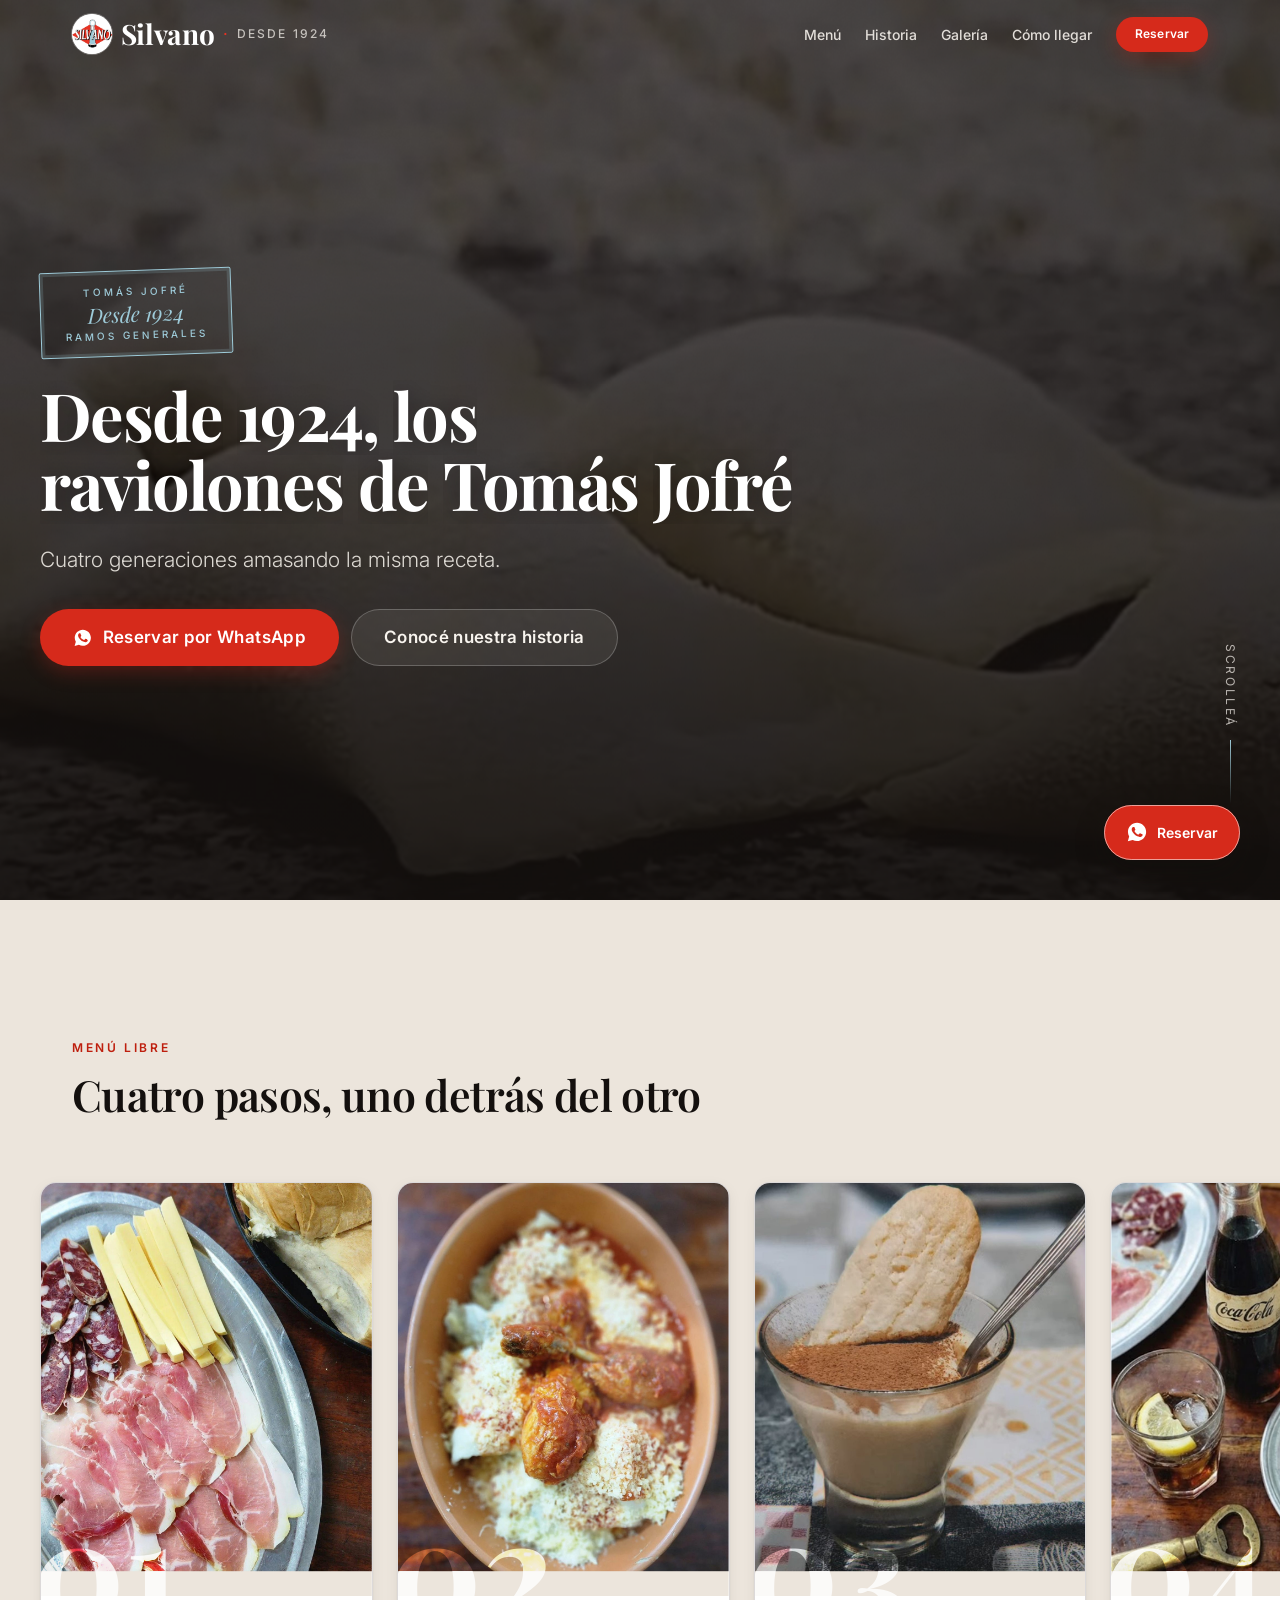
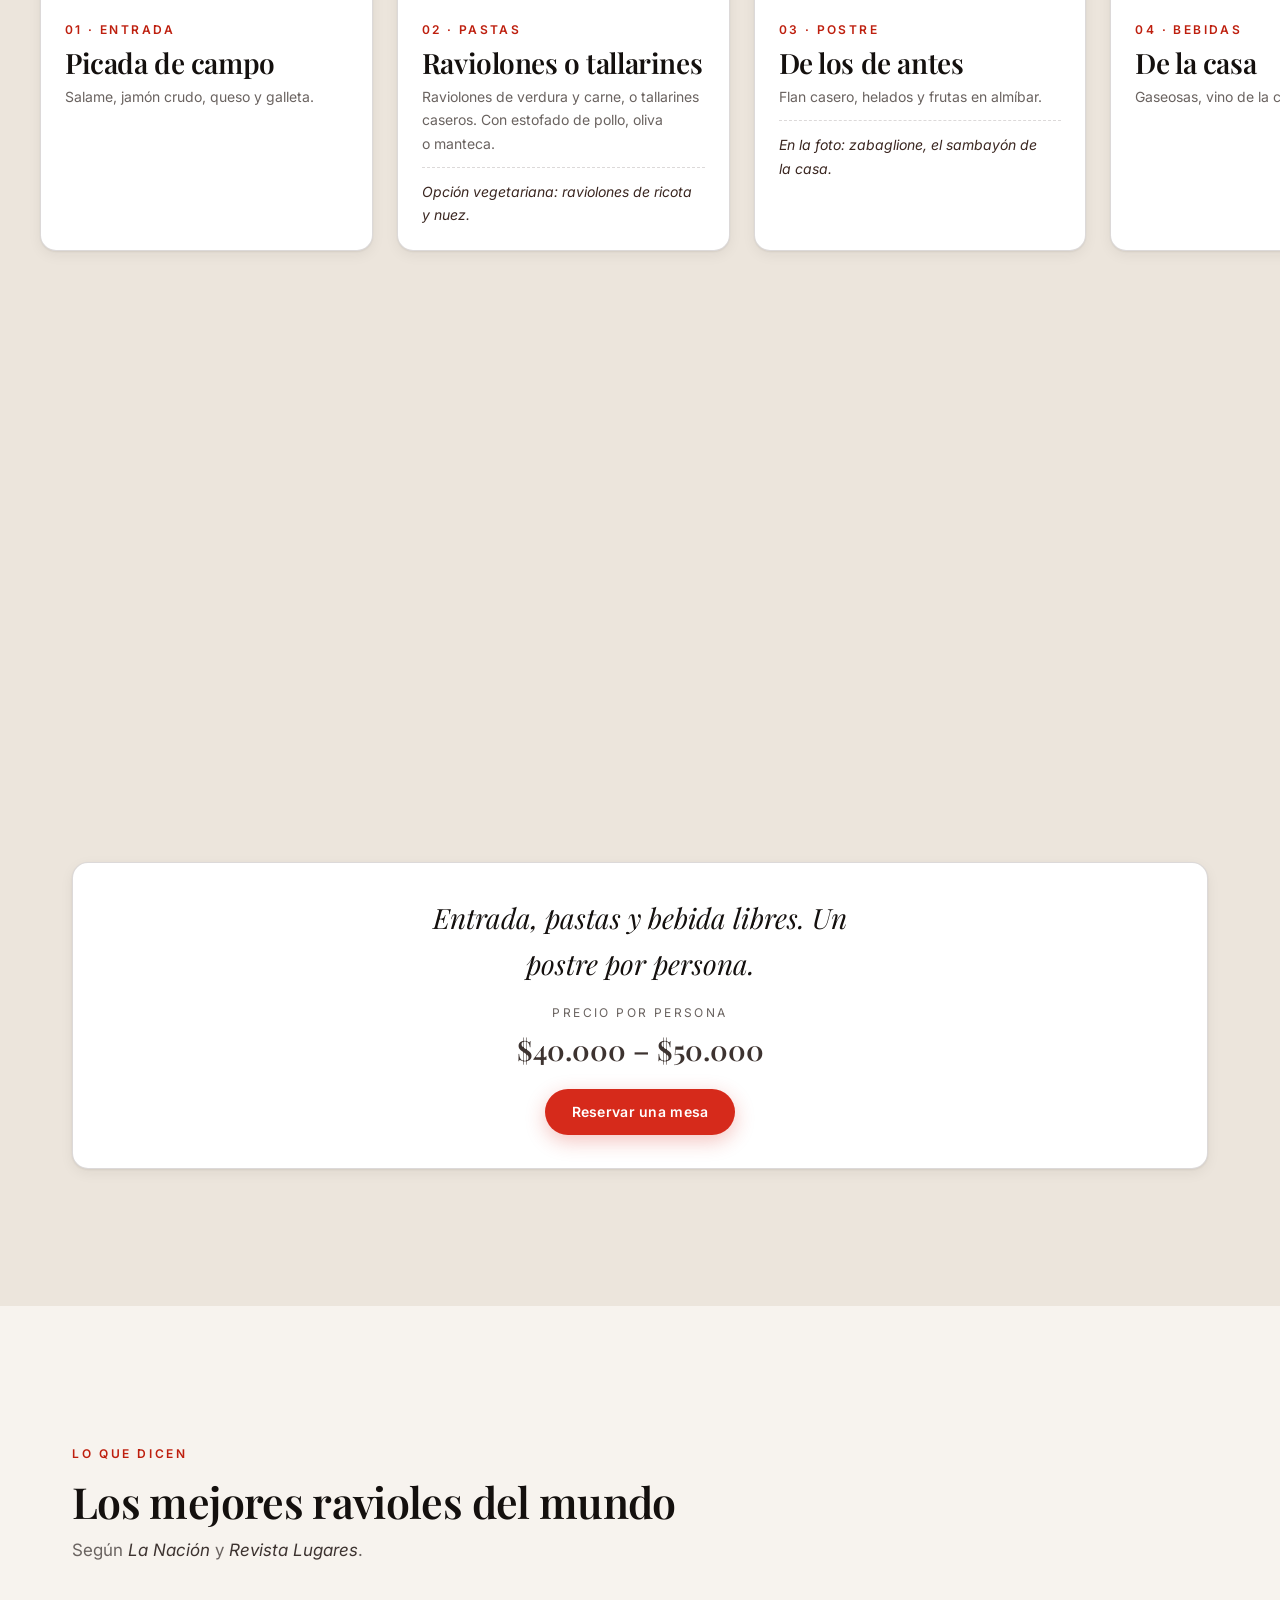
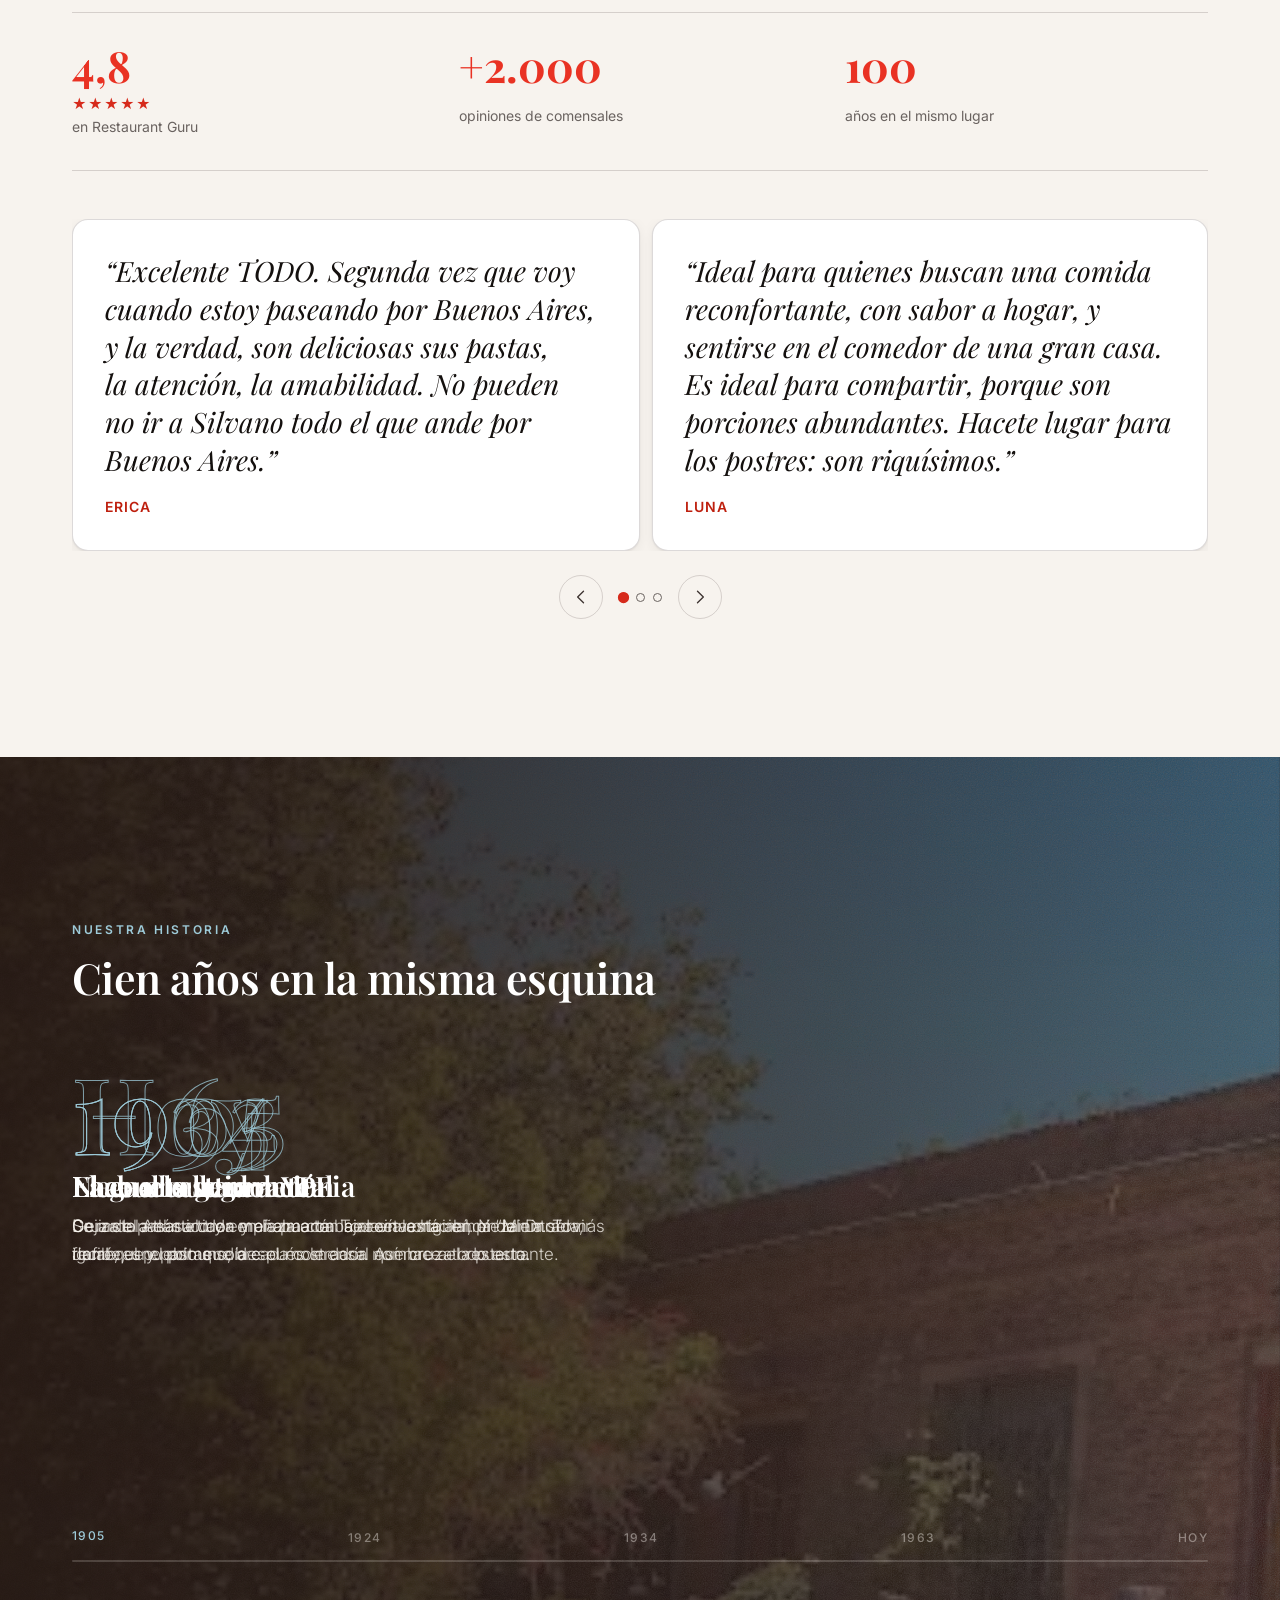
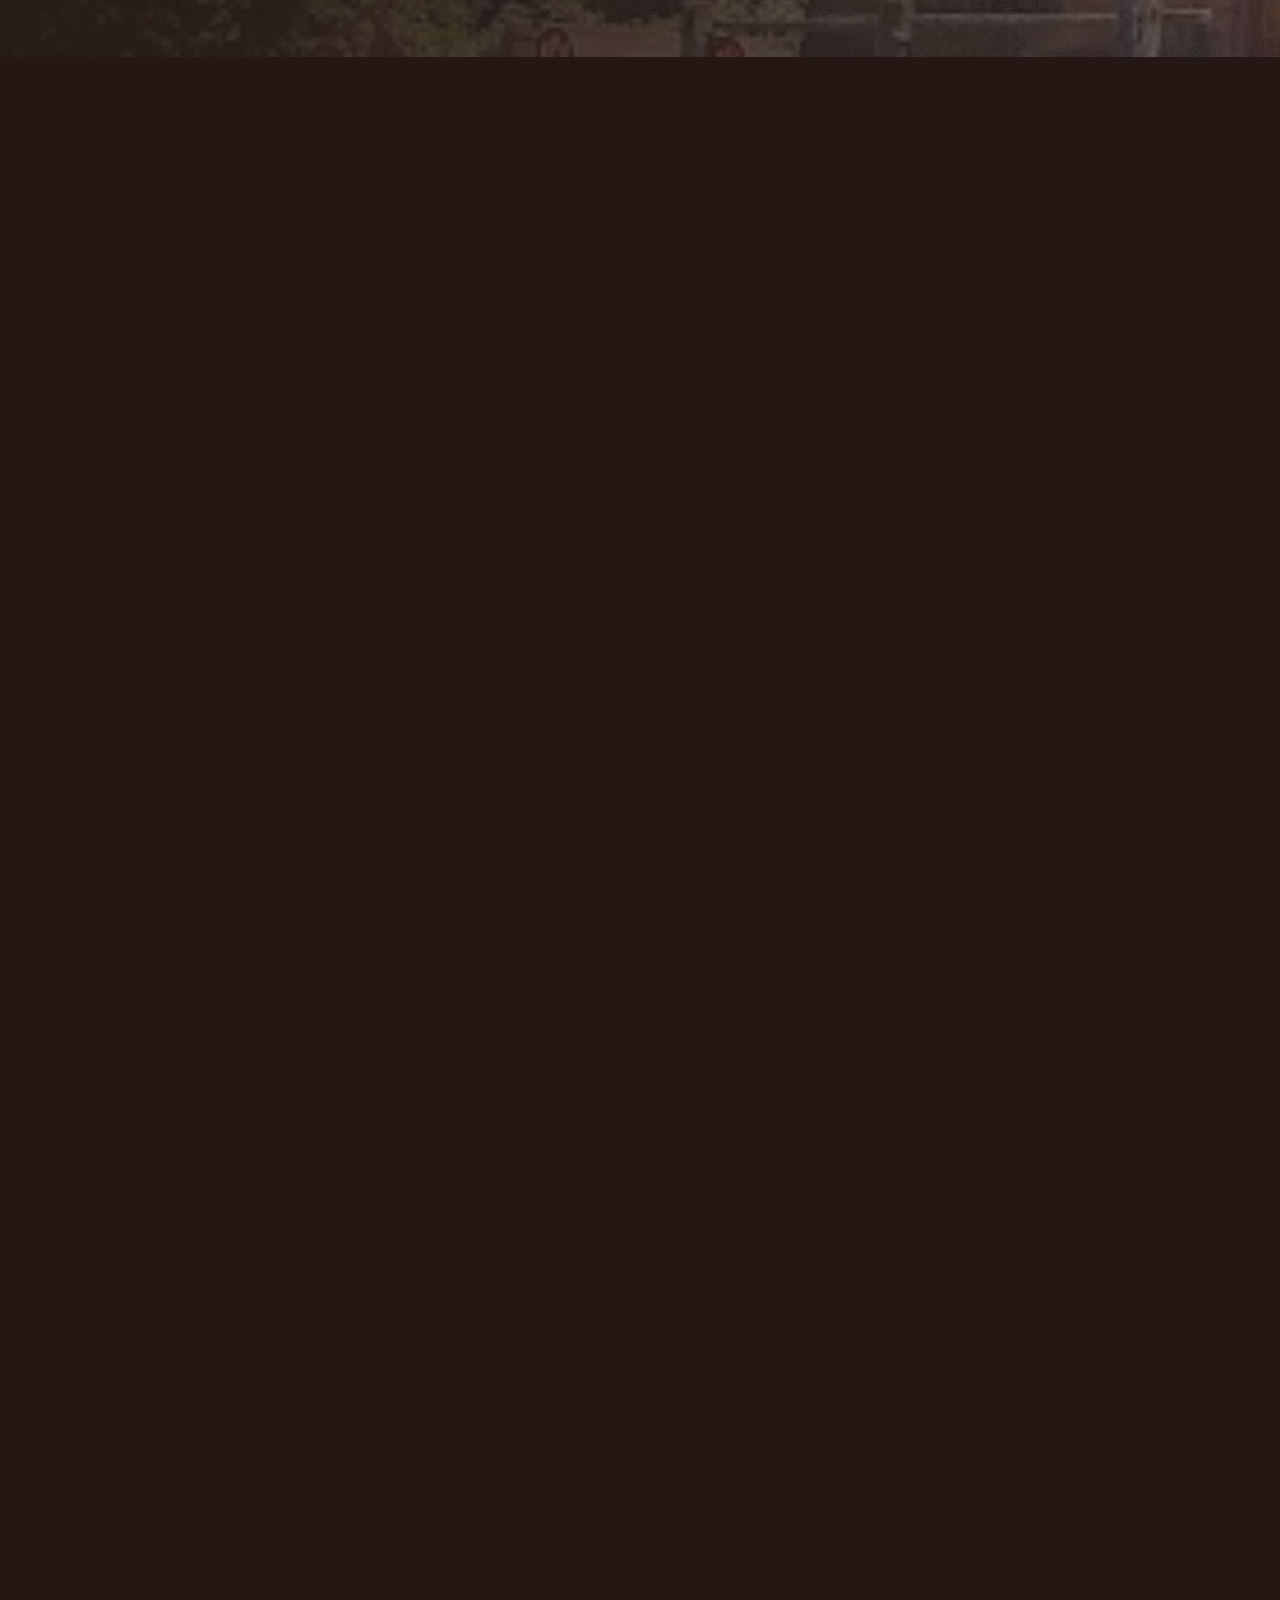
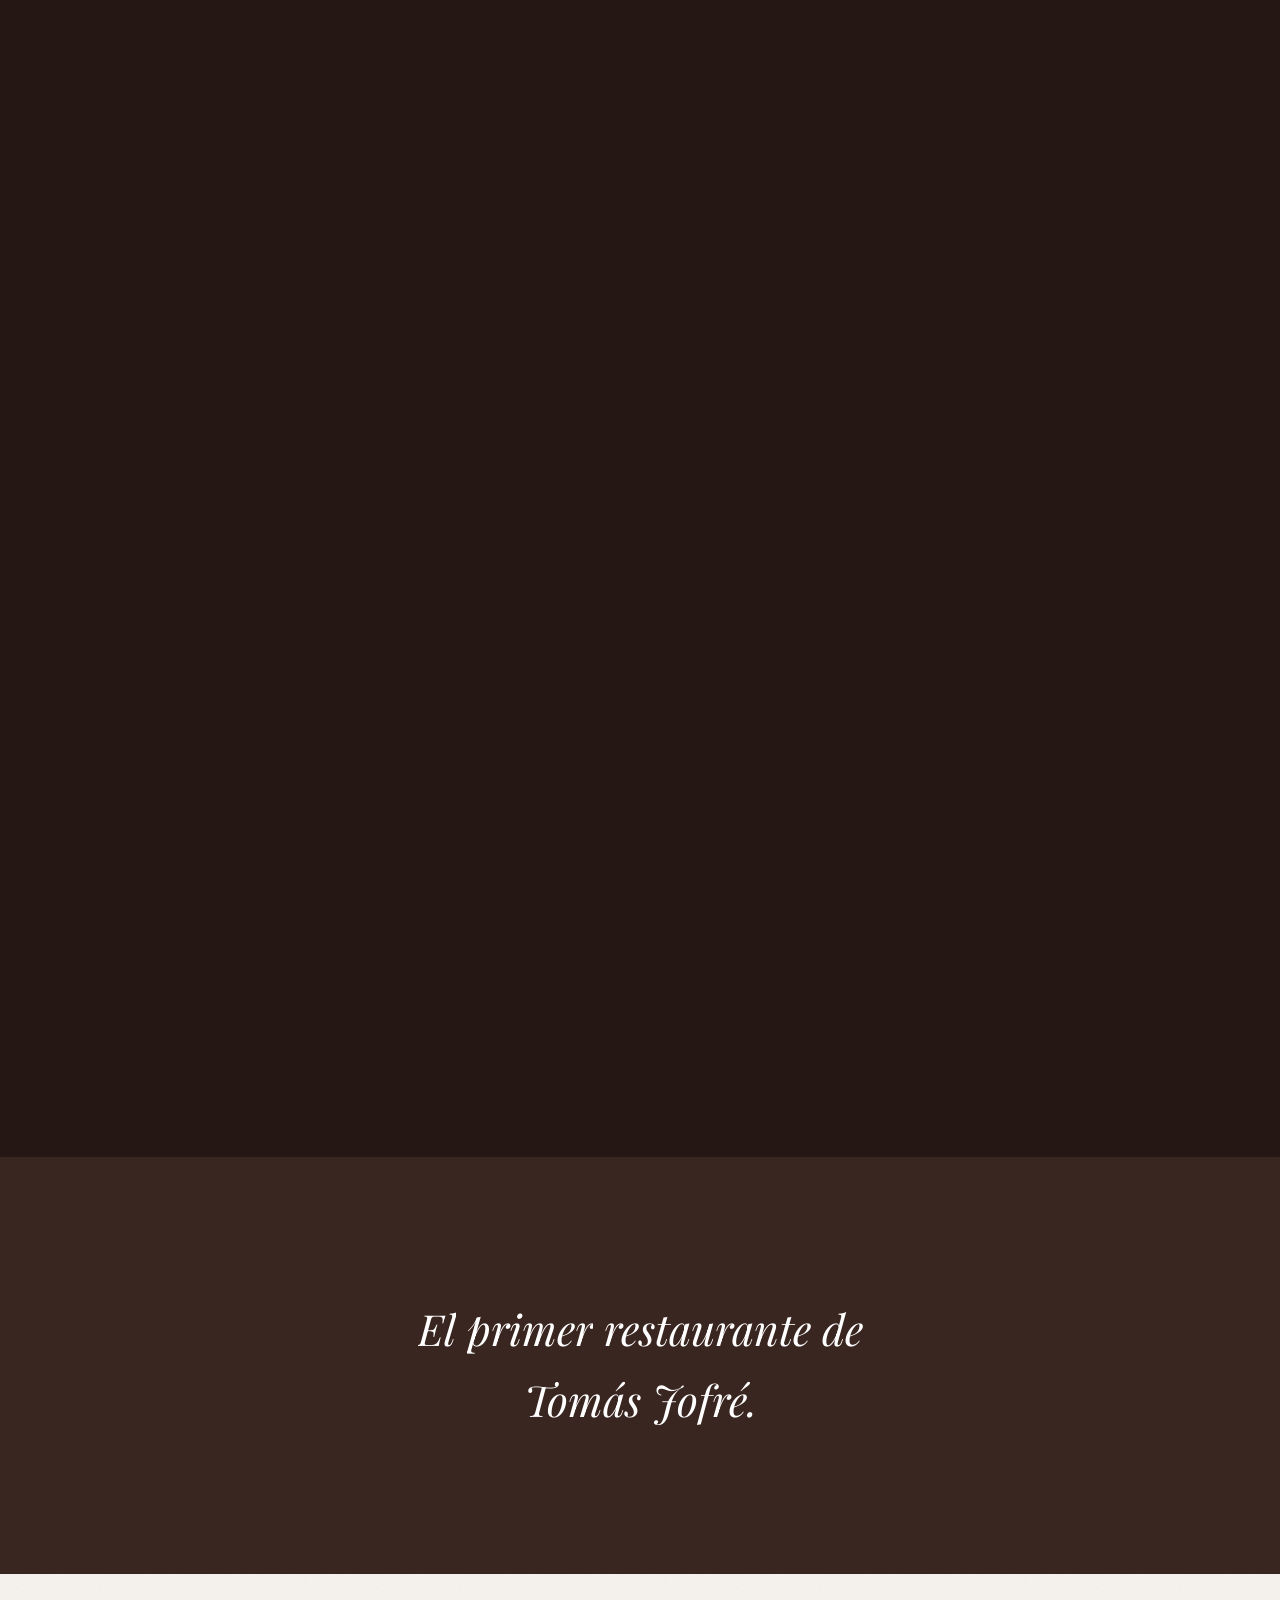
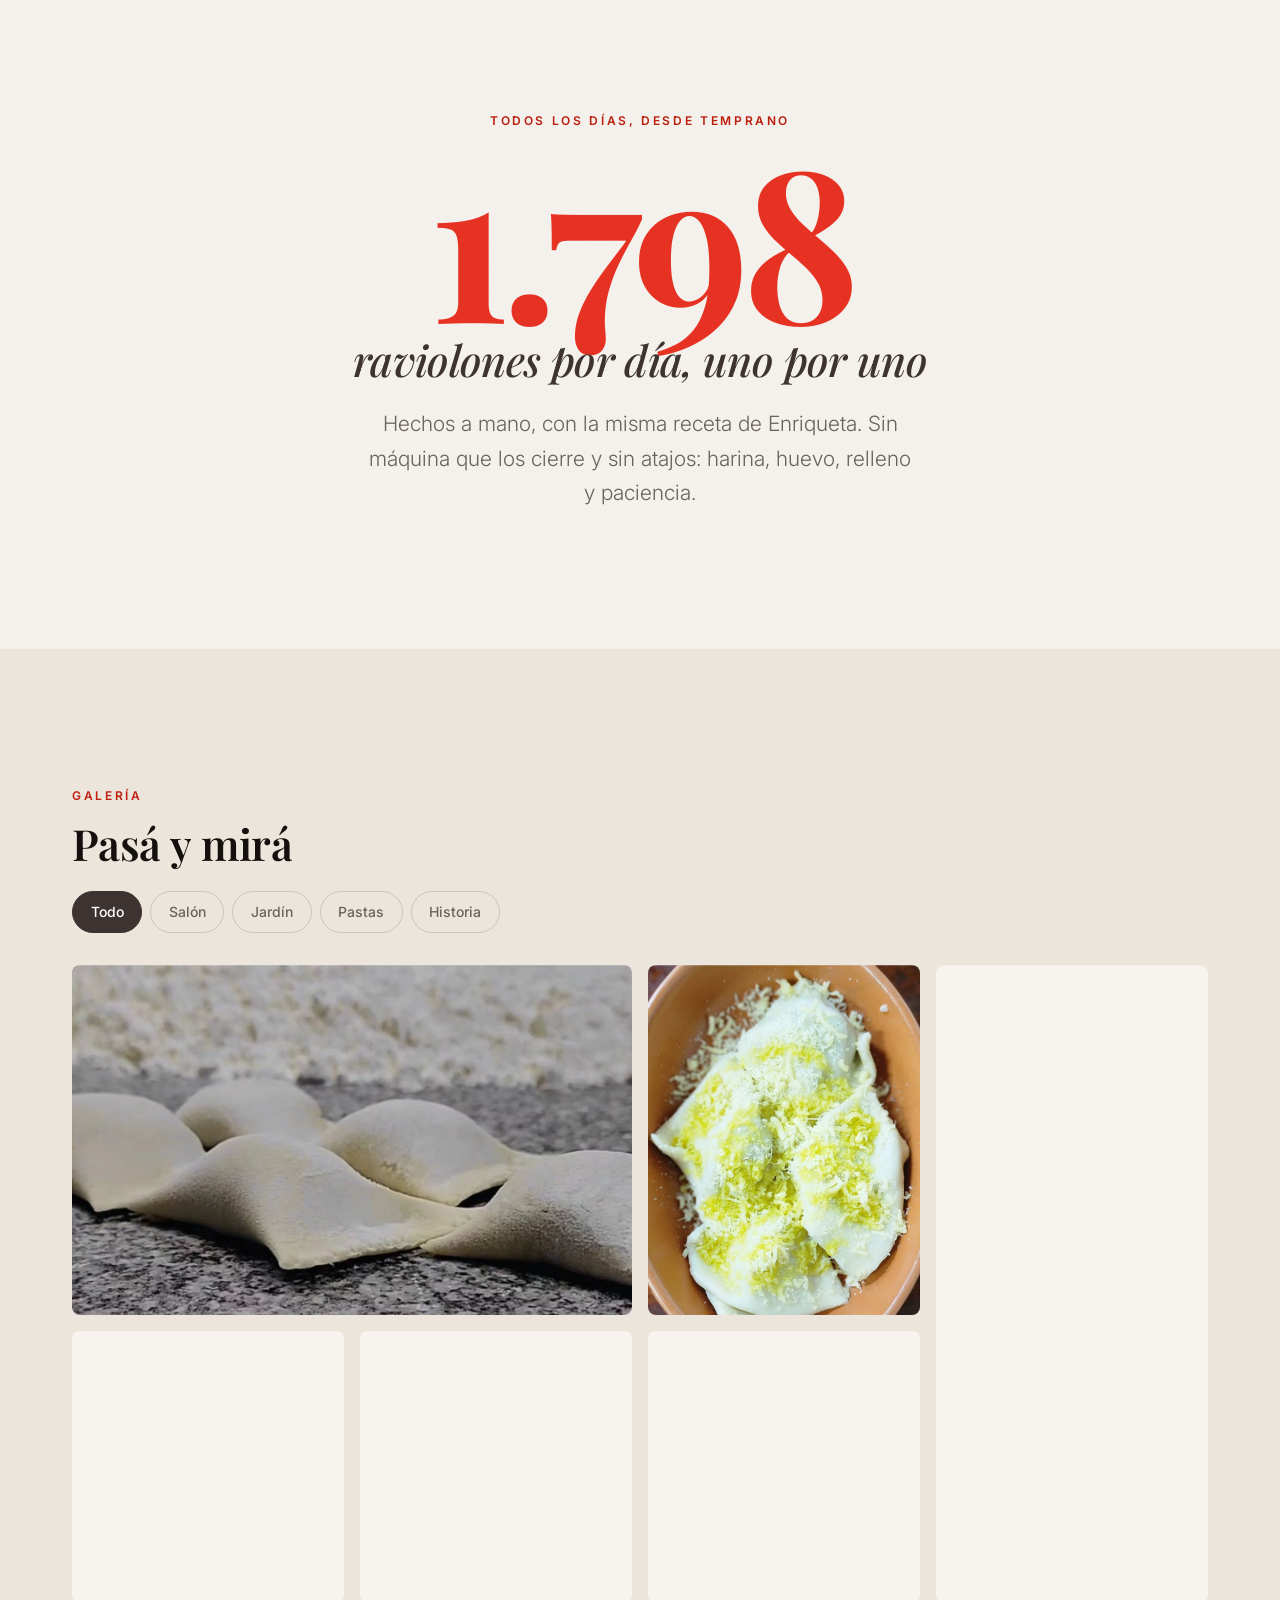
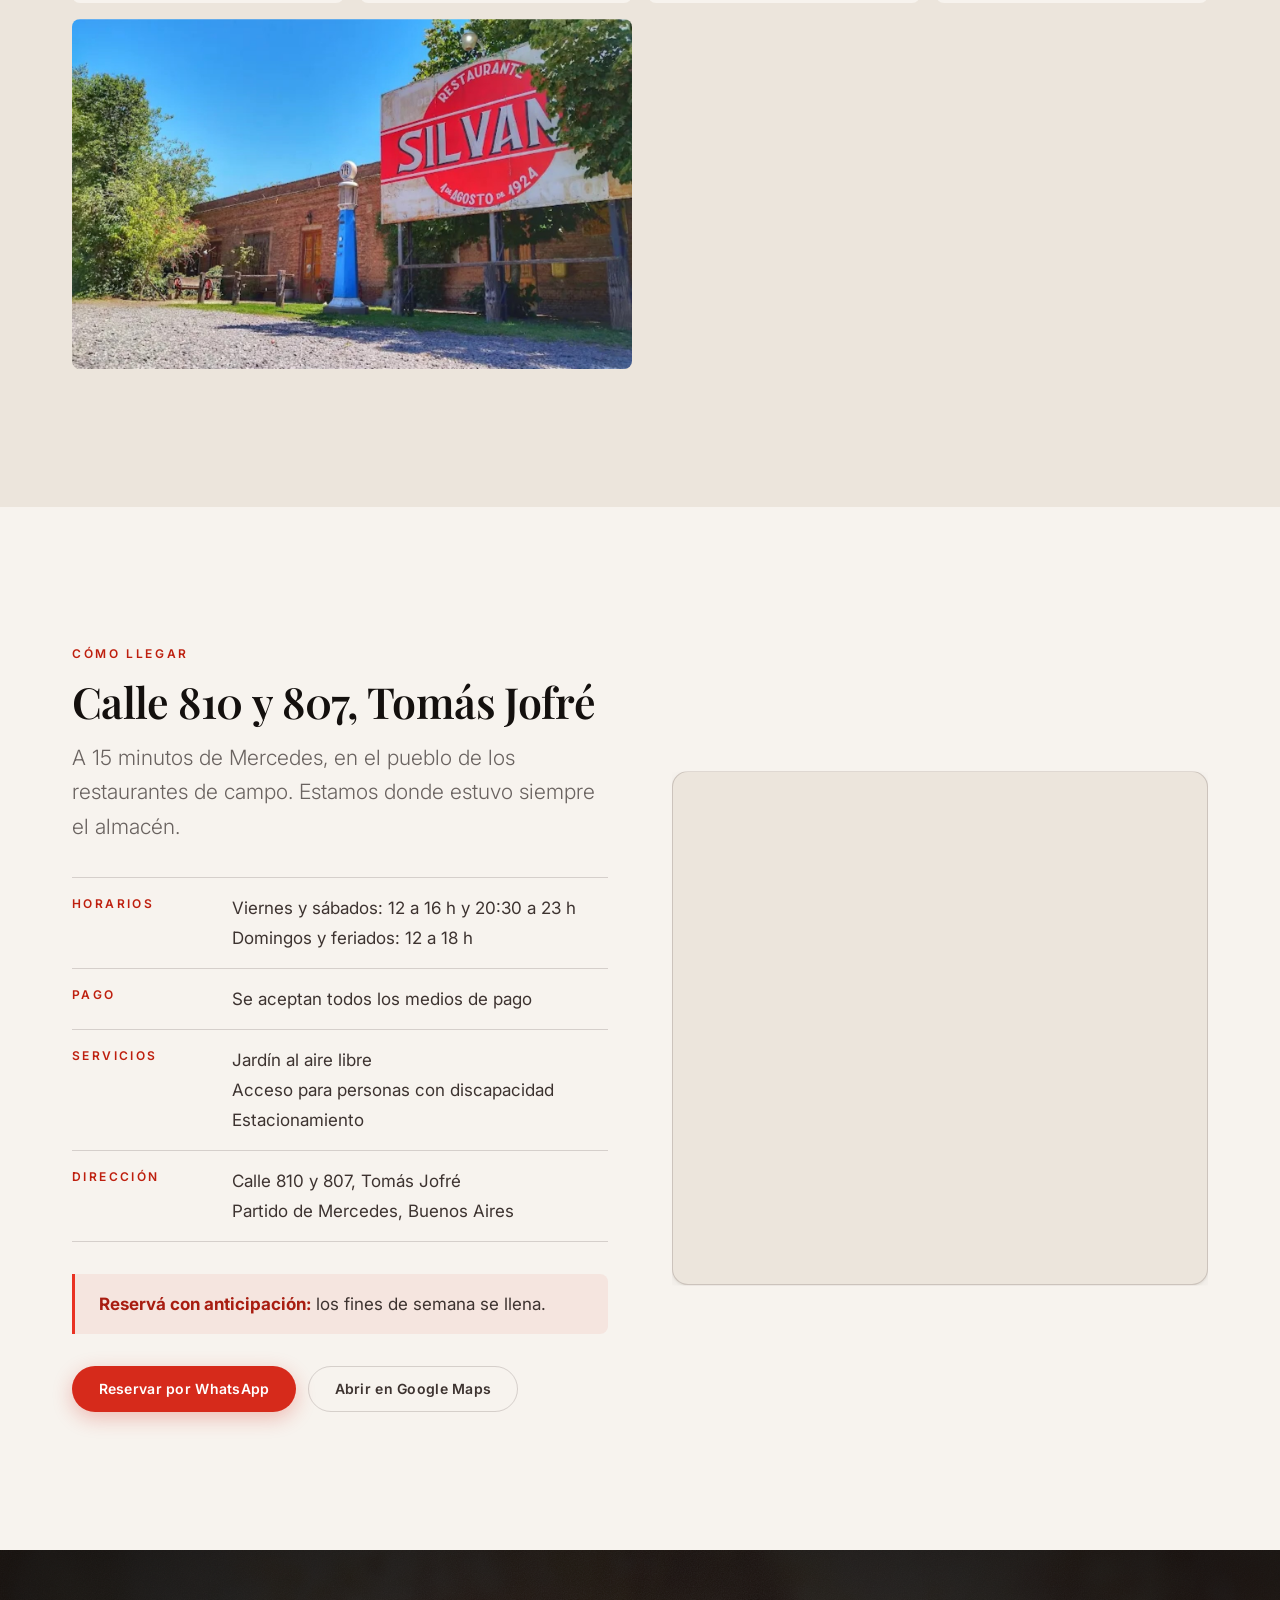
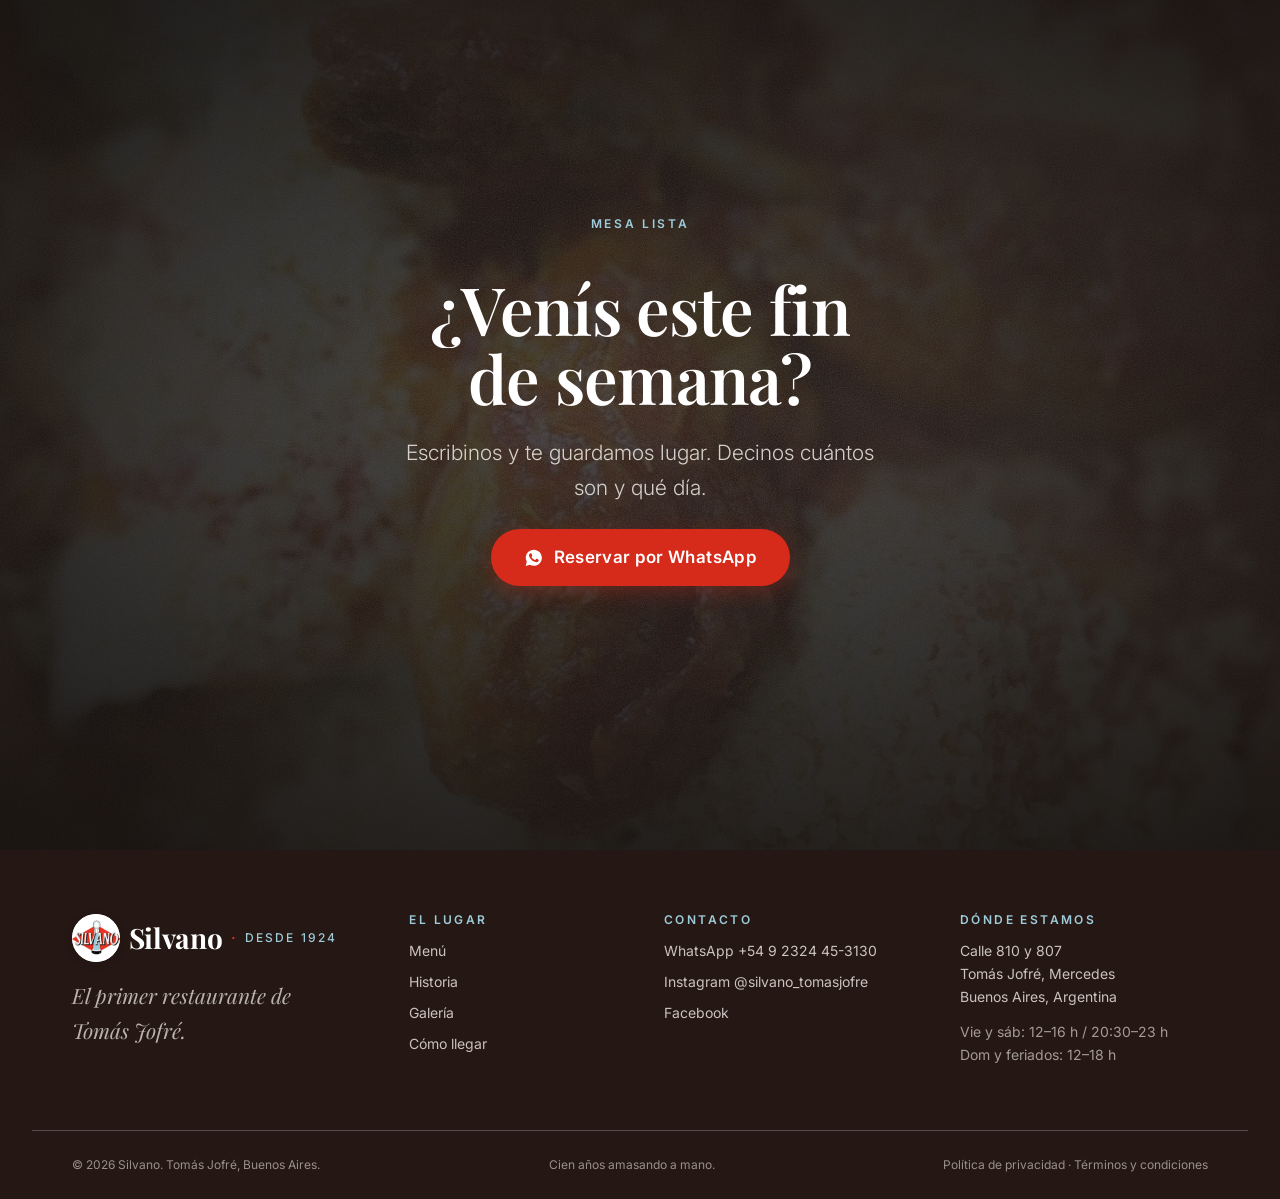
==== commit 6b8f02b4: "Ordenar la raiz y resolver el contacto de las paginas legales Orden: - Las 10 capturas originales pa" ====
--- a/index.html
+++ b/index.html
@@ -400,7 +400,7 @@
           <figure class="historia__bg-item" data-bg="1">
             <img src="assets/img/historia-1924.jpg" alt="" loading="lazy" decoding="async" width="1440" height="960">
           </figure>
-          <!-- Foto real: la fachada con el surtidor YPF (entrada_restaurante.webp) -->
+          <!-- Foto real: la fachada con el surtidor YPF (fuentes/fachada.webp) -->
           <figure class="historia__bg-item" data-bg="2">
             <img src="assets/img/historia-1934.jpg" alt="" loading="lazy" decoding="async" width="1440" height="960">
           </figure>
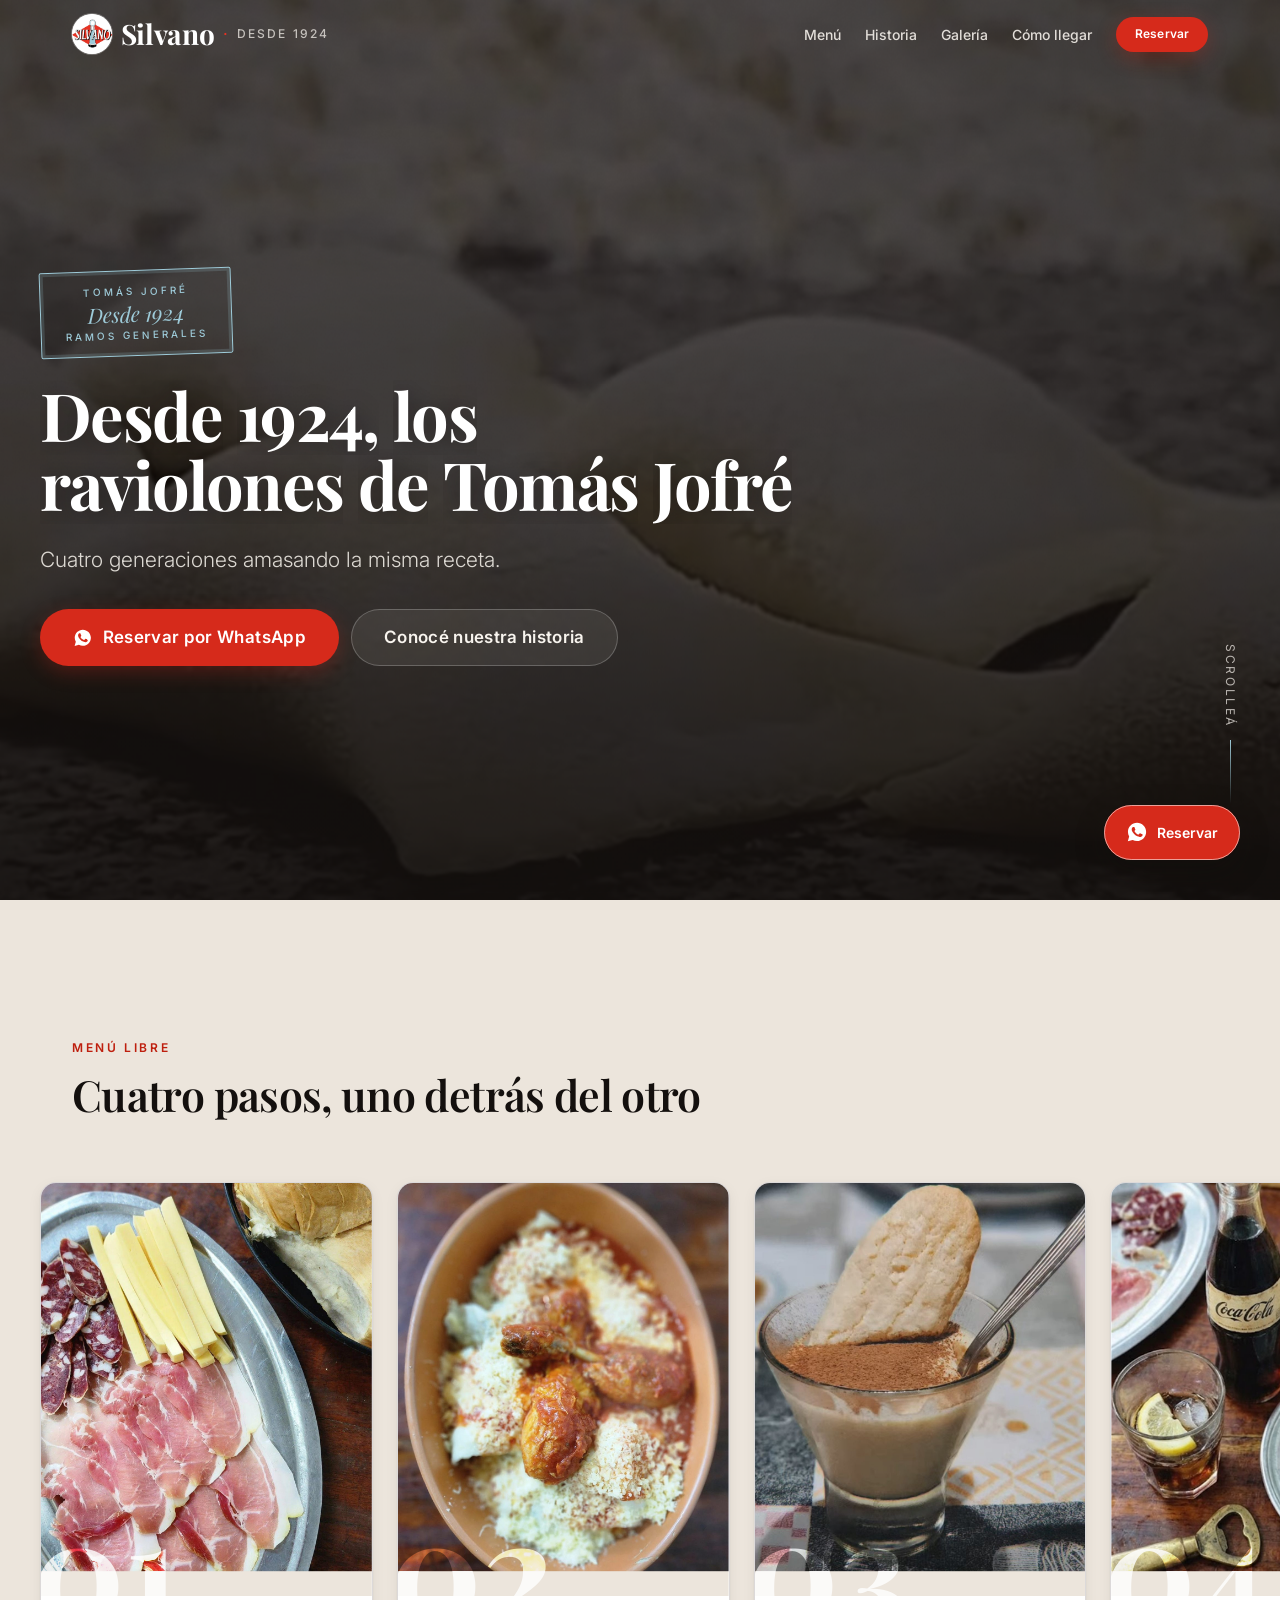
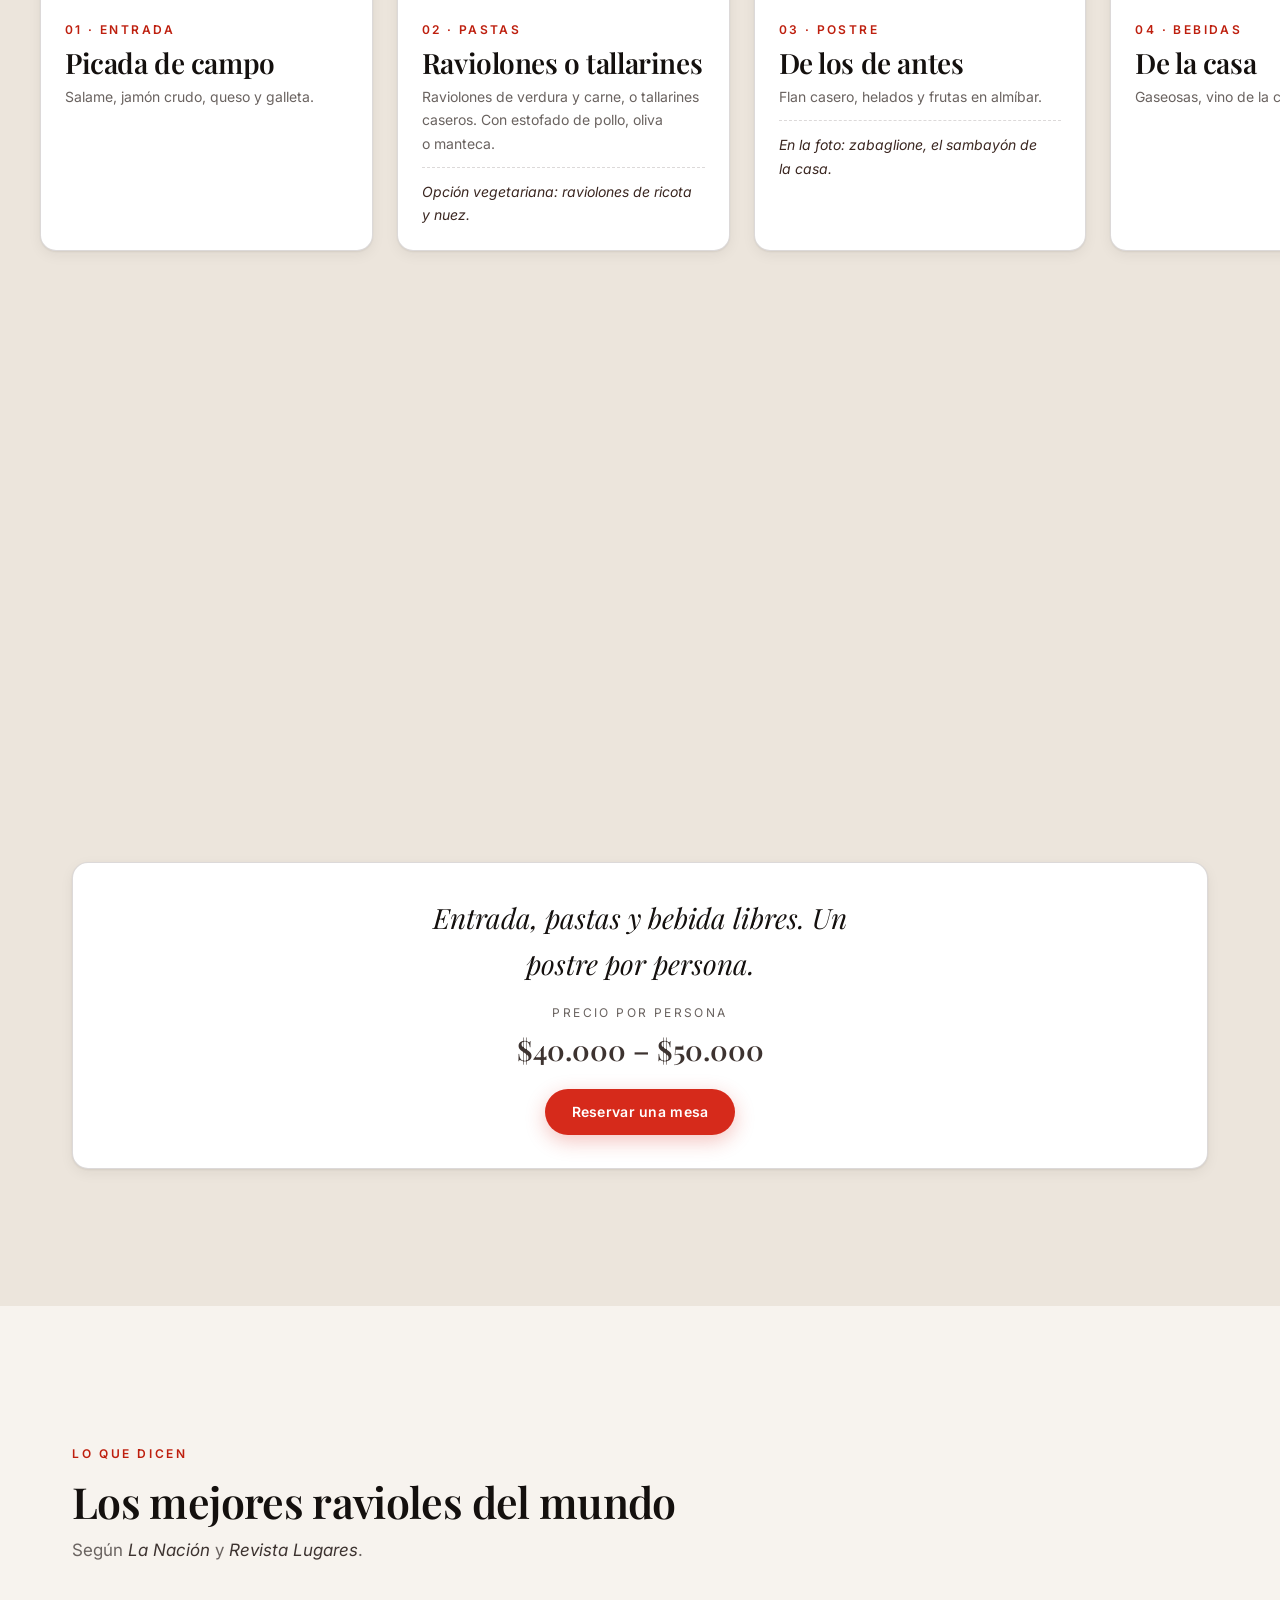
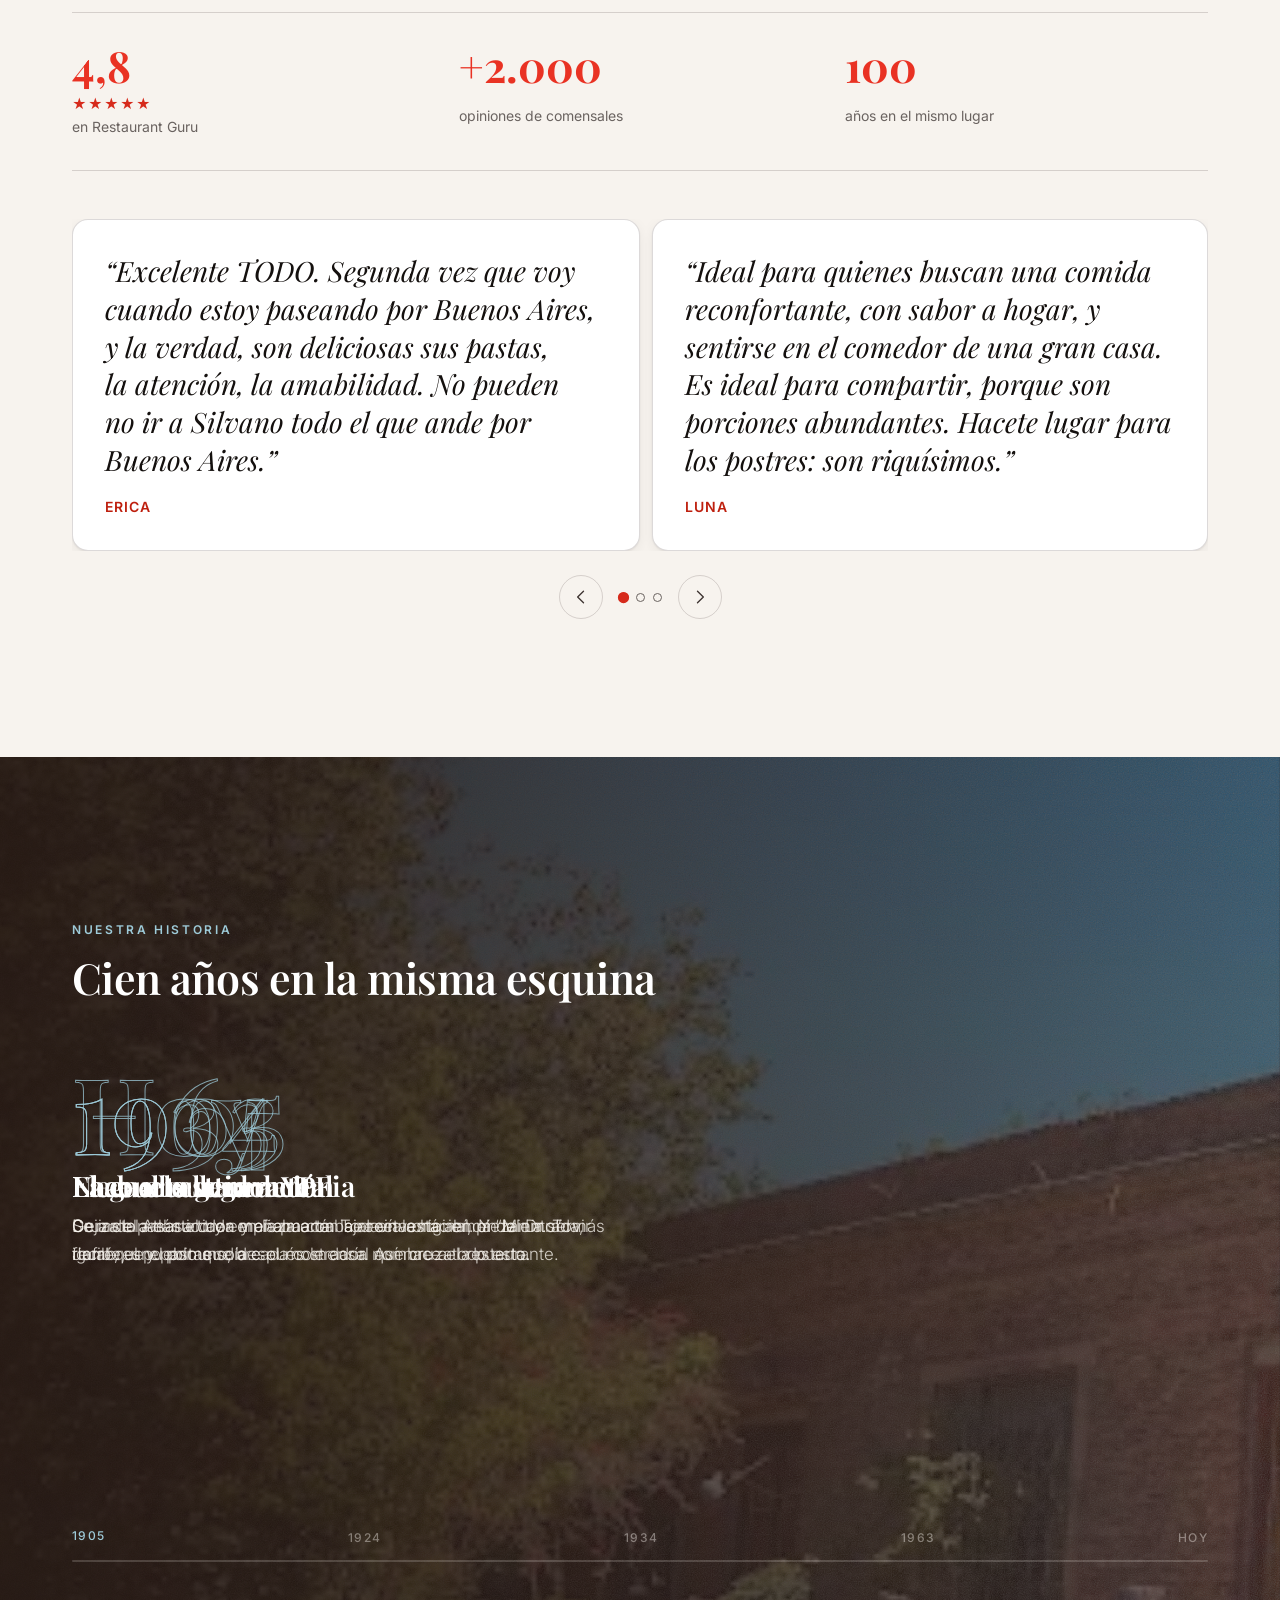
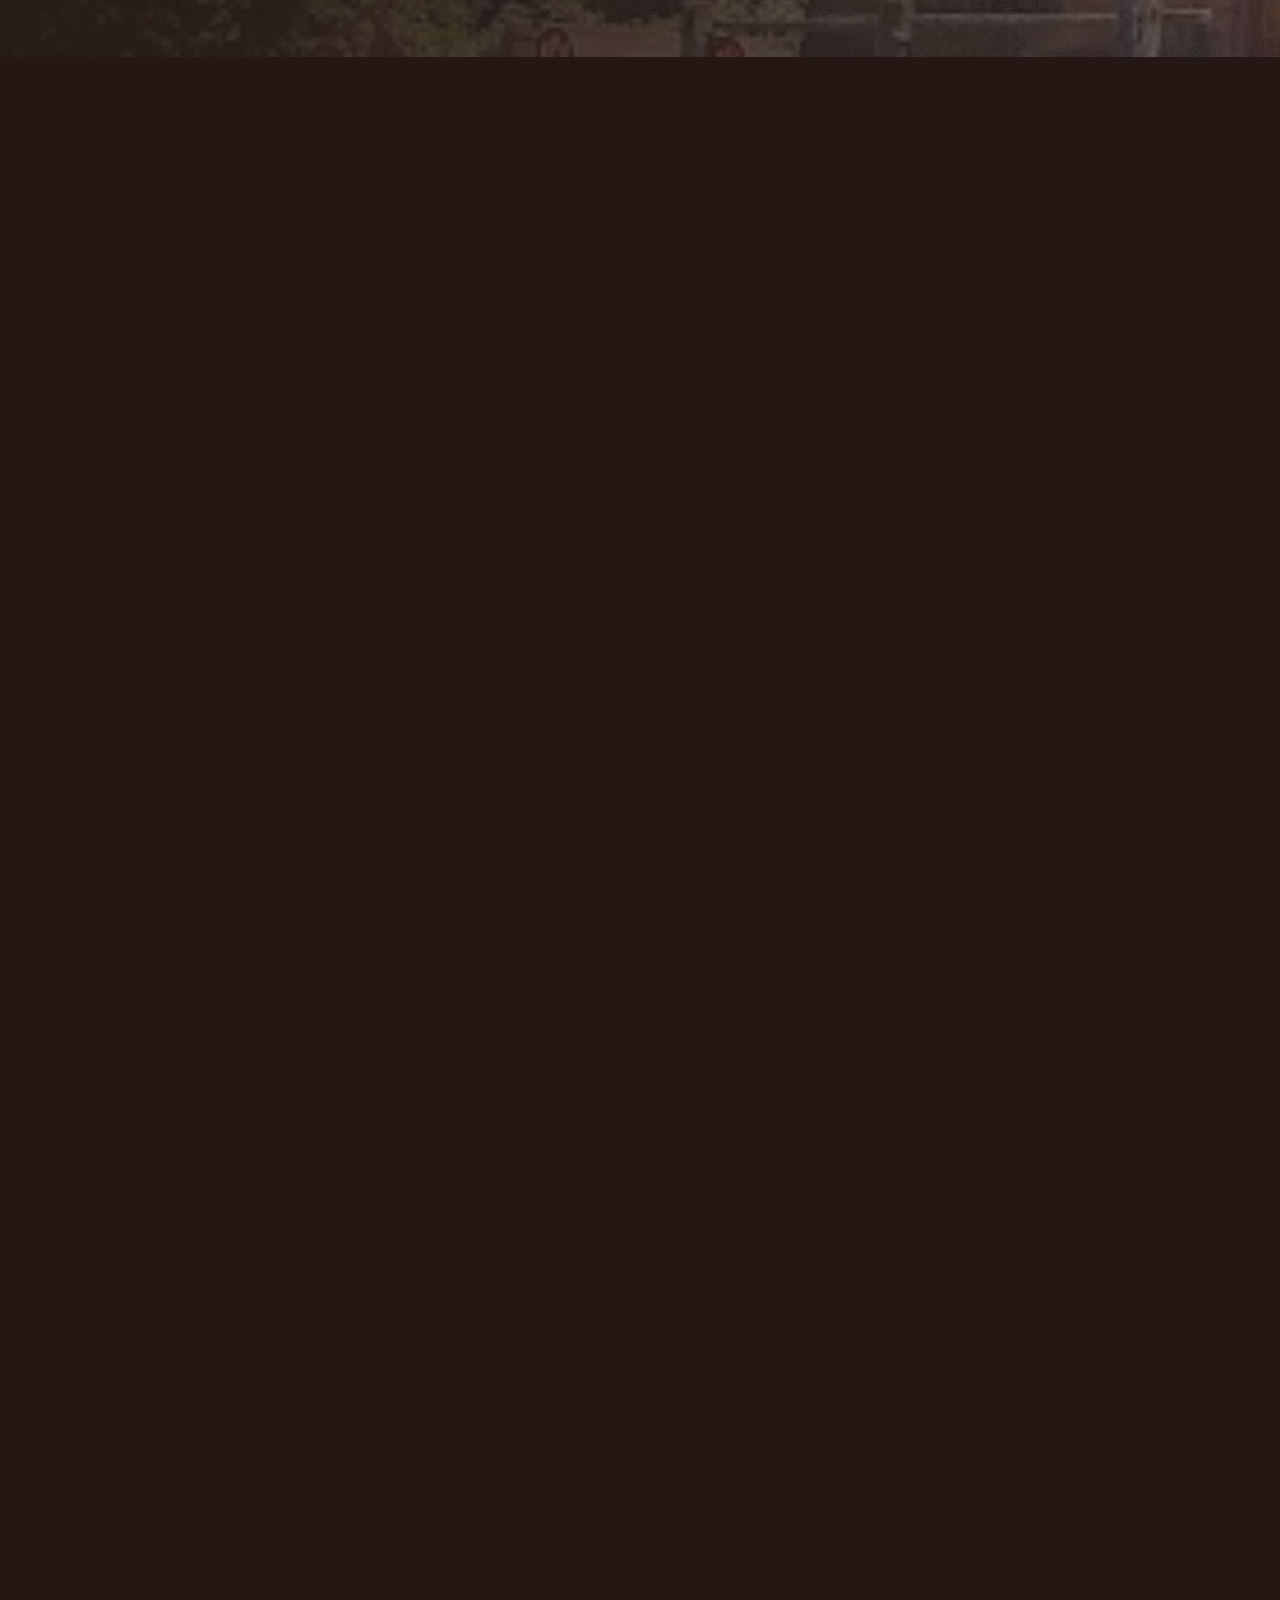
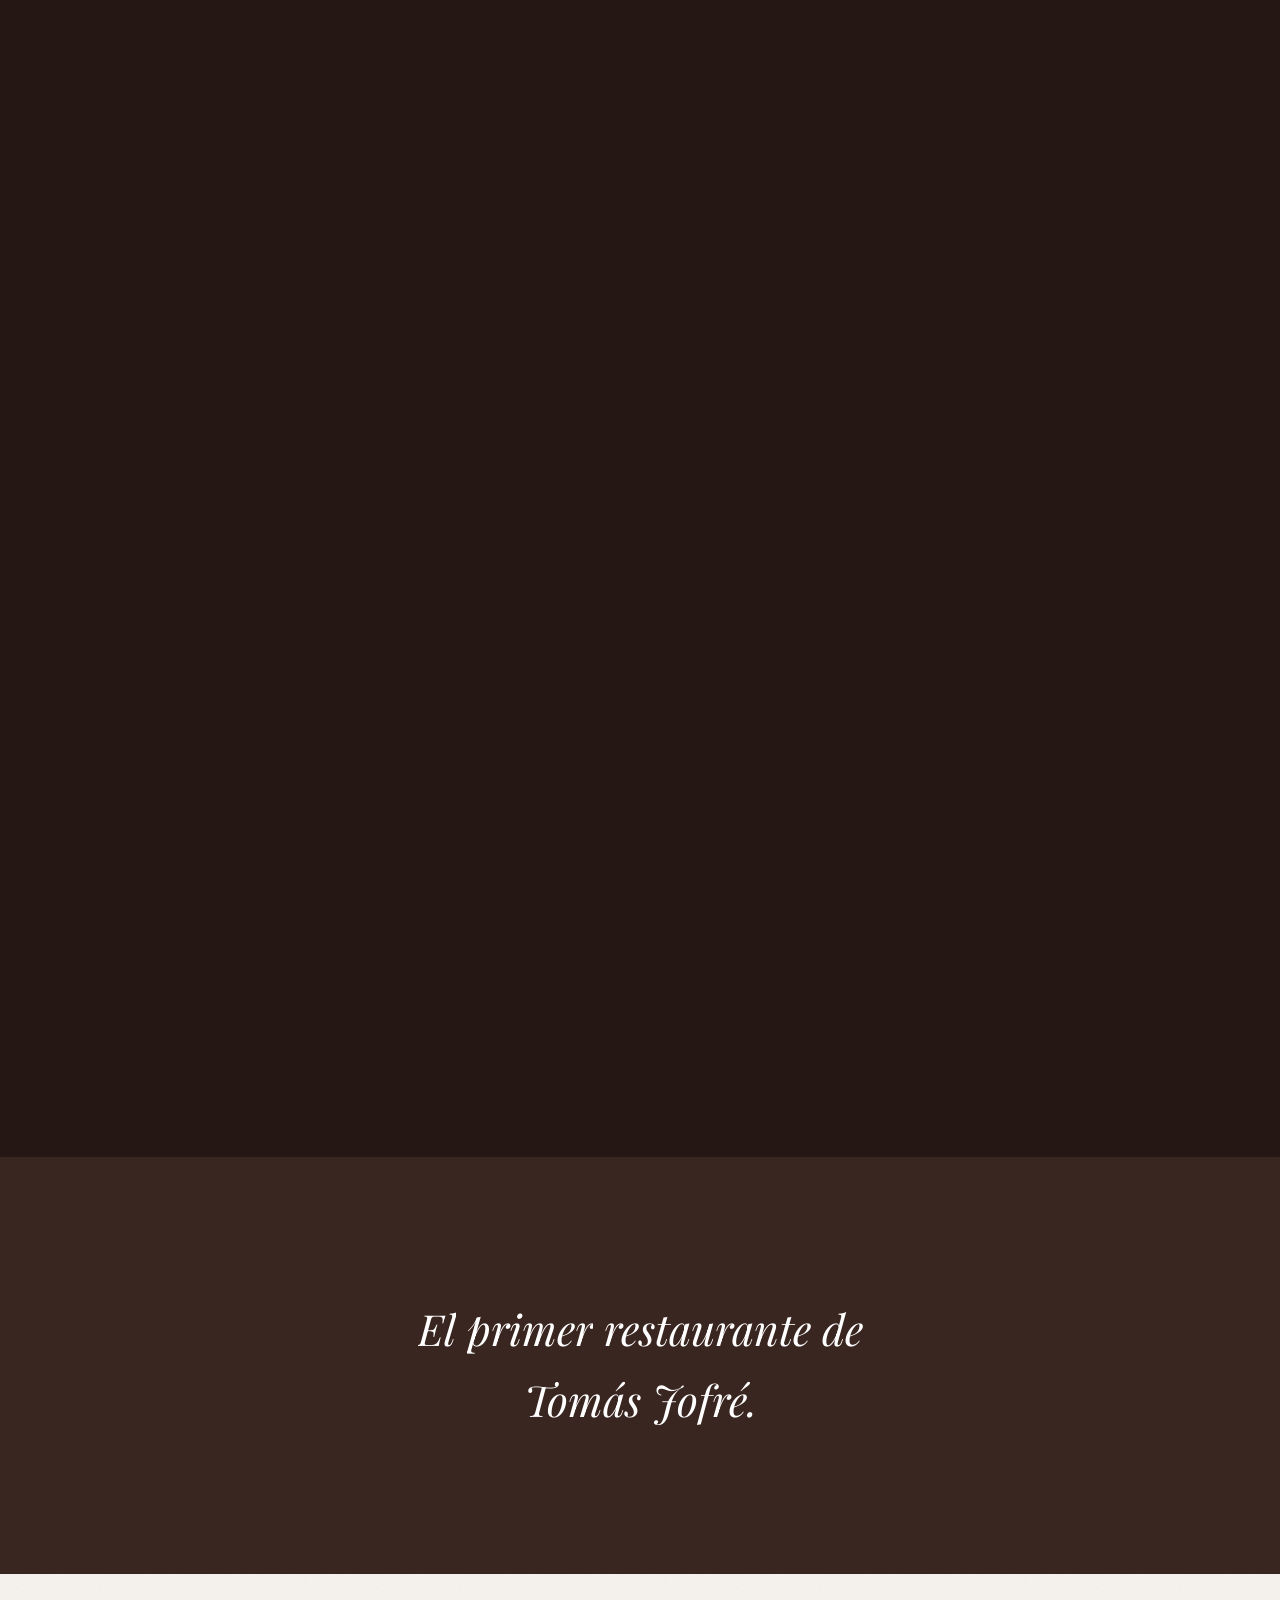
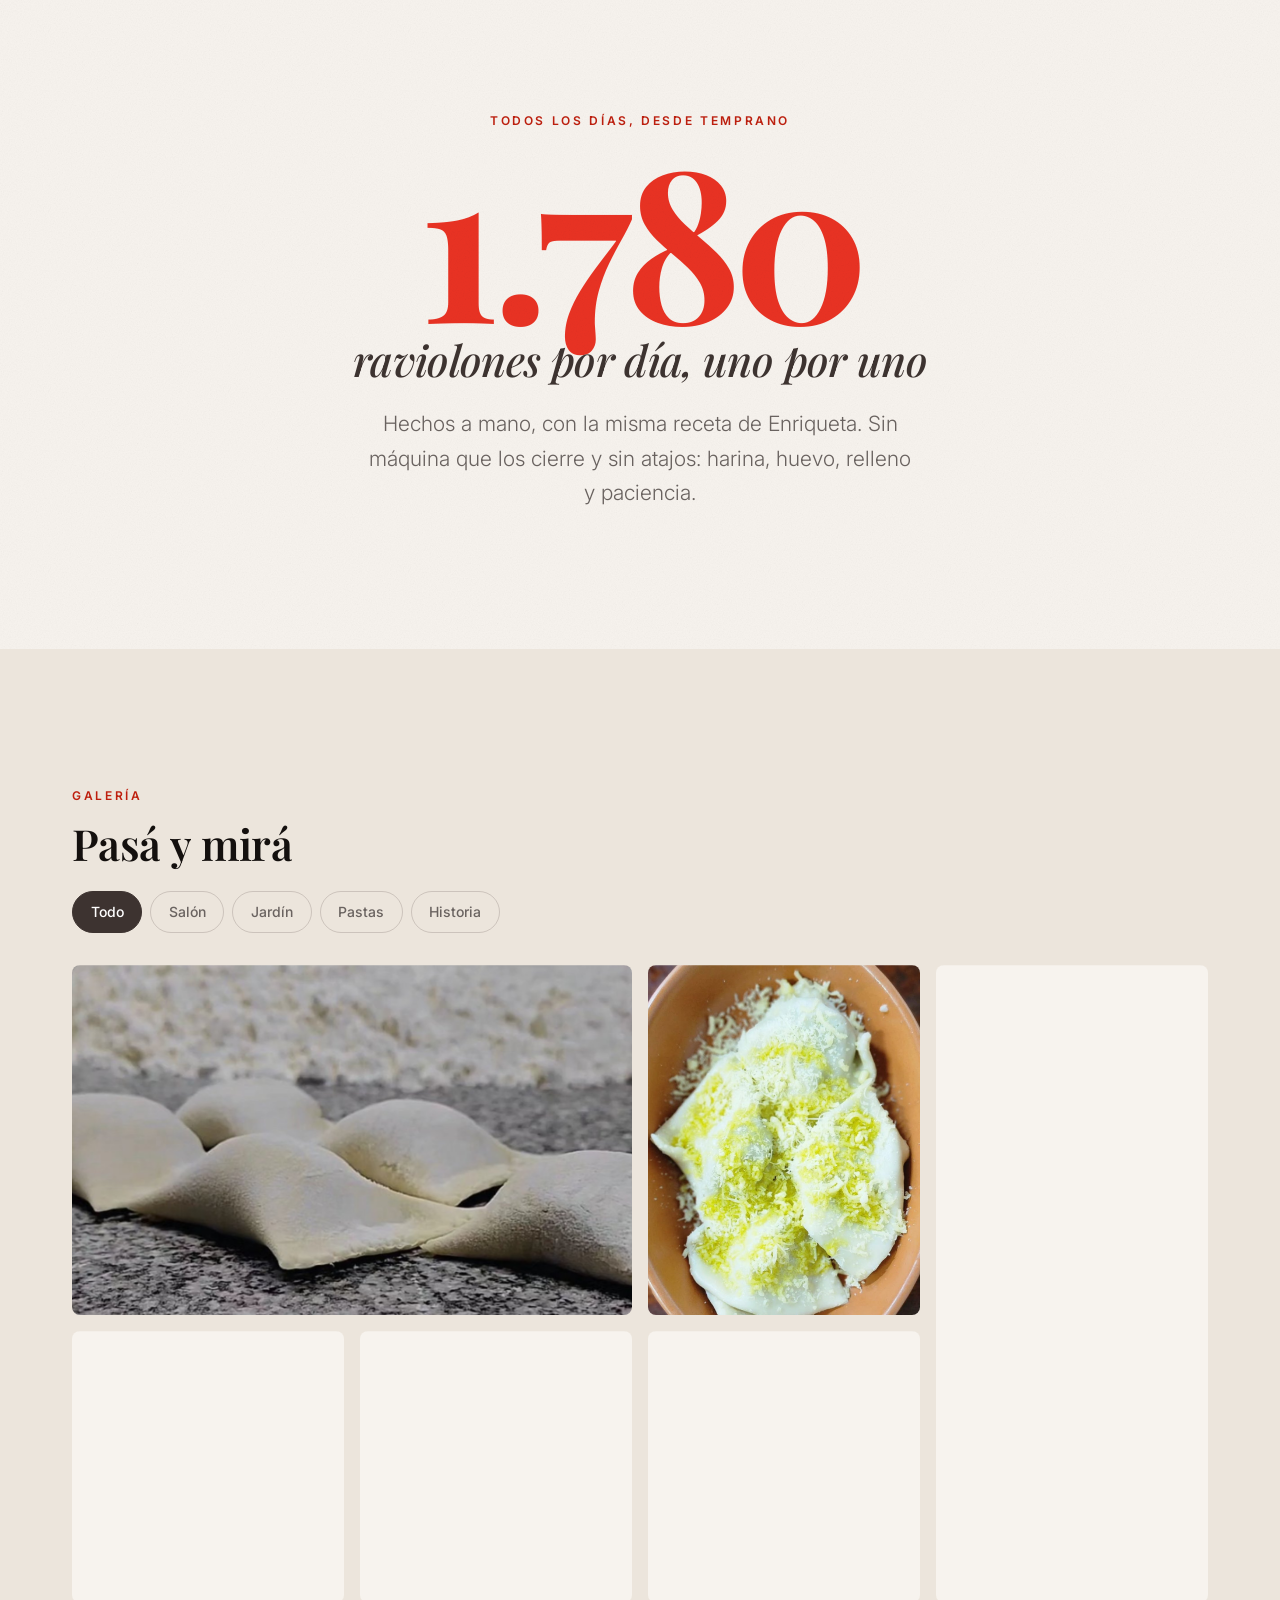
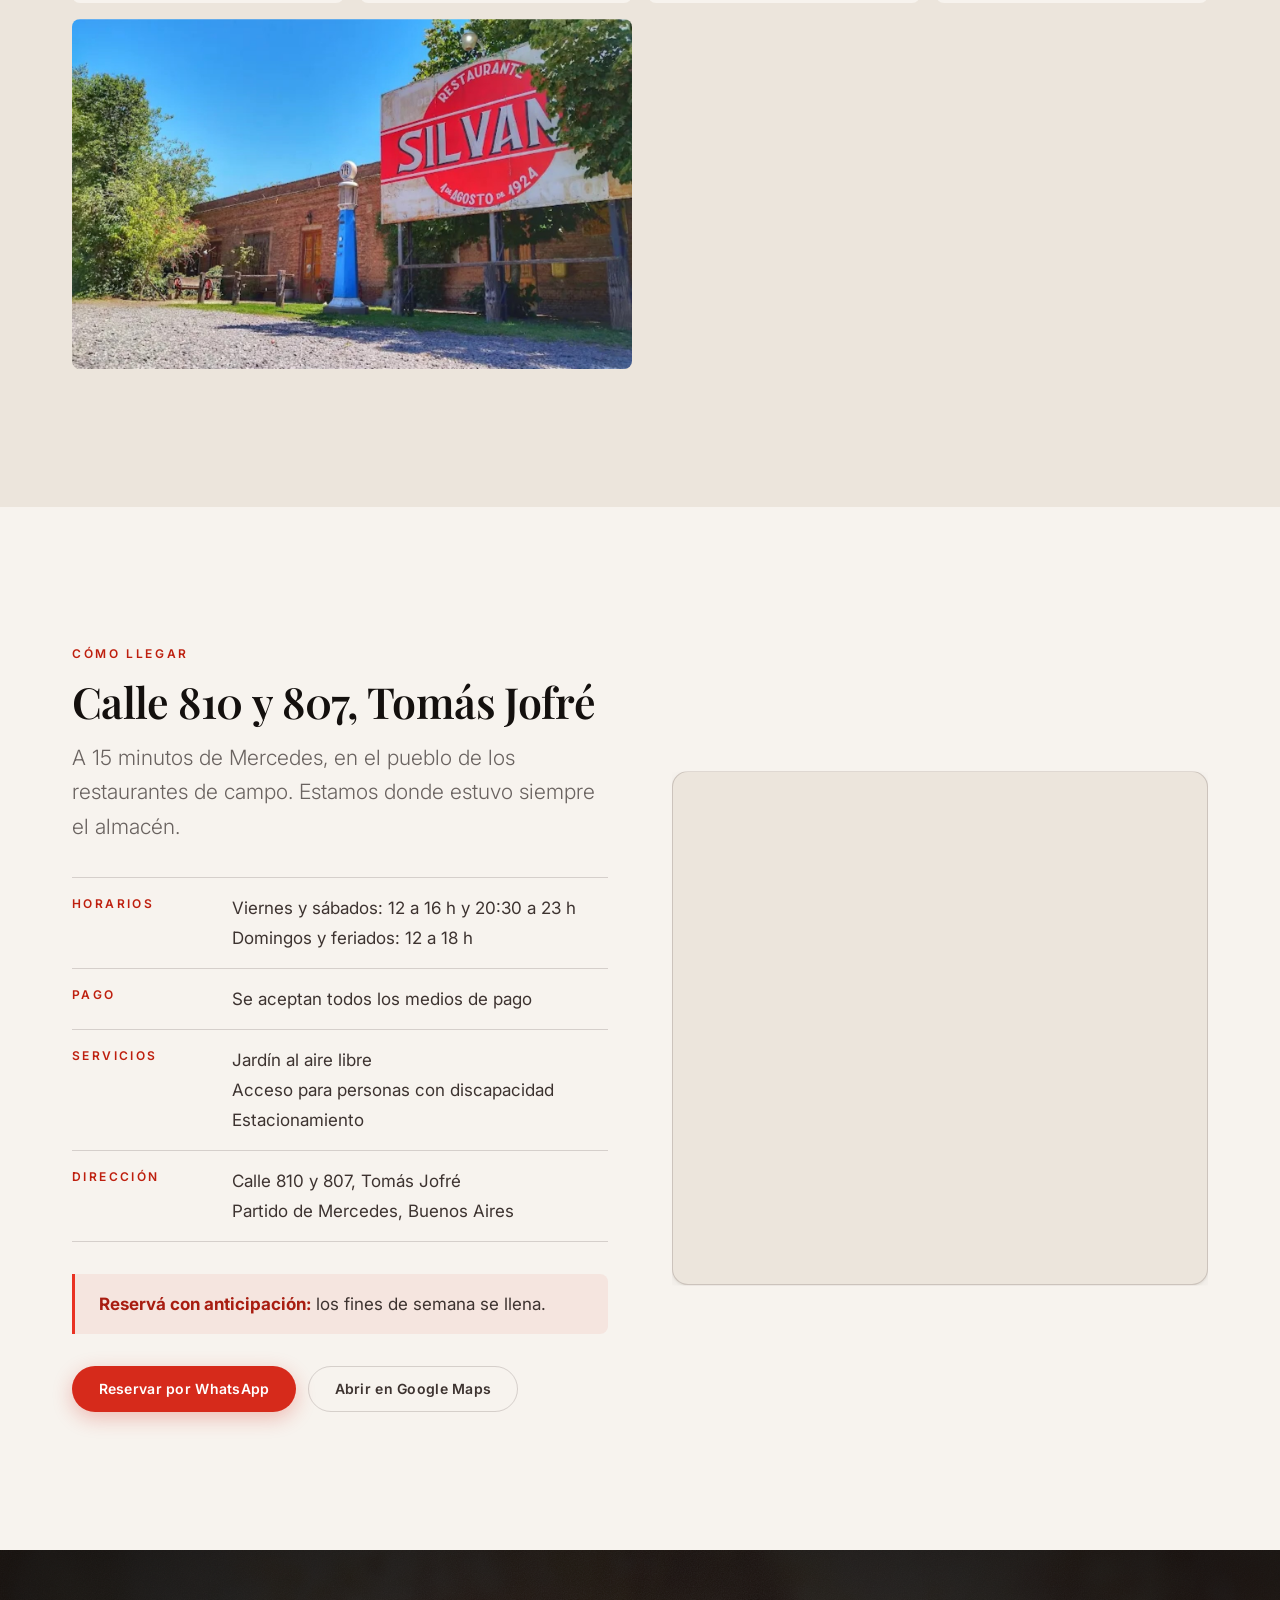
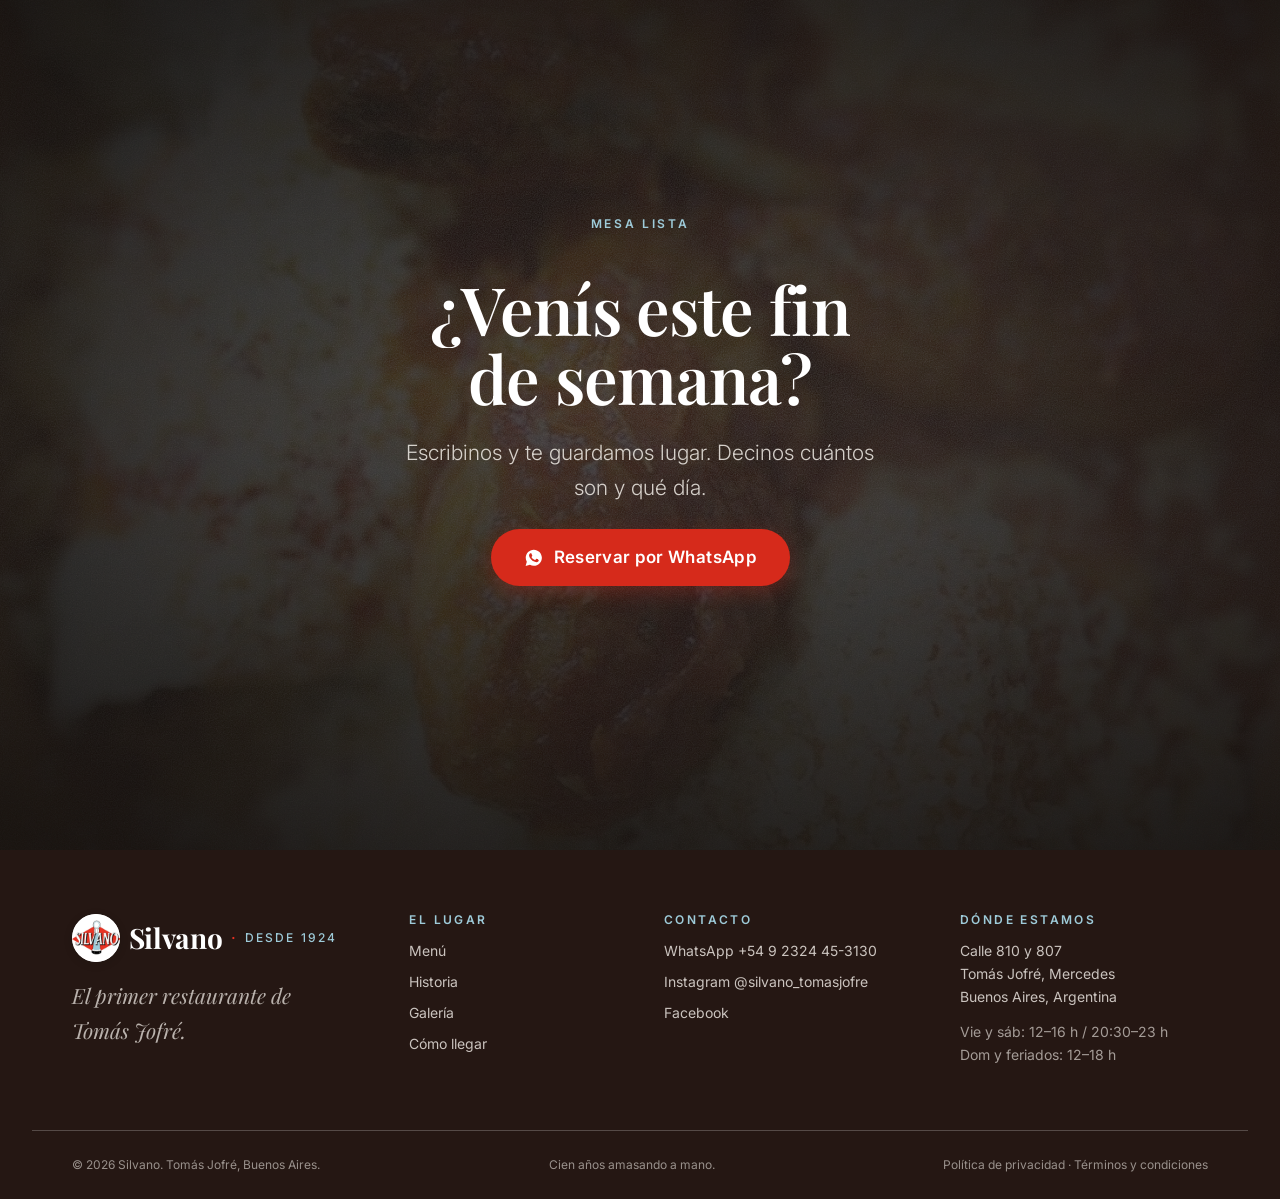
==== commit d58f5274: "Cambiar el video del hero por la version horizontal - Entra hero-silvano.mp4: H.264, 1280x720, 10 s," ====
--- a/index.html
+++ b/index.html
@@ -157,21 +157,18 @@
       <!-- Capa de video: zoom-out + parallax con scrub -->
       <div class="hero__media" data-hero-media>
         <!--
-          VIDEO DEL HERO. Dejar el archivo en:
-            assets/video/video-silvano.mp4   (H.264, yuv420p, < 3 MB)
-            assets/video/video-silvano.webm  (VP9, opcional: pesa menos)
-          OJO: va dentro de assets/video/, no en la raíz del proyecto.
-          Si solo hay .mp4, alcanza: el navegador ignora el source que falta.
-          Mientras no esté, se ve assets/img/hero-poster.jpg y el zoom-out
-          con scroll funciona igual.
-          Duración ideal: 8 a 12 s en loop, sin audio.
+          VIDEO DEL HERO: assets/video/hero-silvano.mp4
+          H.264, 1280x720 horizontal, 10 s, 3,3 MB, con faststart.
+          Si alguna vez se genera un .webm (pesa ~30% menos), agregarlo como
+          un <source> ANTES del mp4: el navegador usa el primero que puede.
+          Si el archivo faltara, se ve assets/img/hero-poster.jpg y el
+          zoom-out con scroll funciona igual.
         -->
         <video class="hero__video" data-hero-video
                poster="assets/img/hero-poster.jpg"
                muted loop playsinline preload="none"
                aria-hidden="true" tabindex="-1">
-          <source src="assets/video/video-silvano.webm" type="video/webm">
-          <source src="assets/video/video-silvano.mp4" type="video/mp4">
+          <source src="assets/video/hero-silvano.mp4" type="video/mp4">
         </video>
         <div class="hero__overlay" aria-hidden="true"></div>
         <div class="grain" aria-hidden="true"></div>
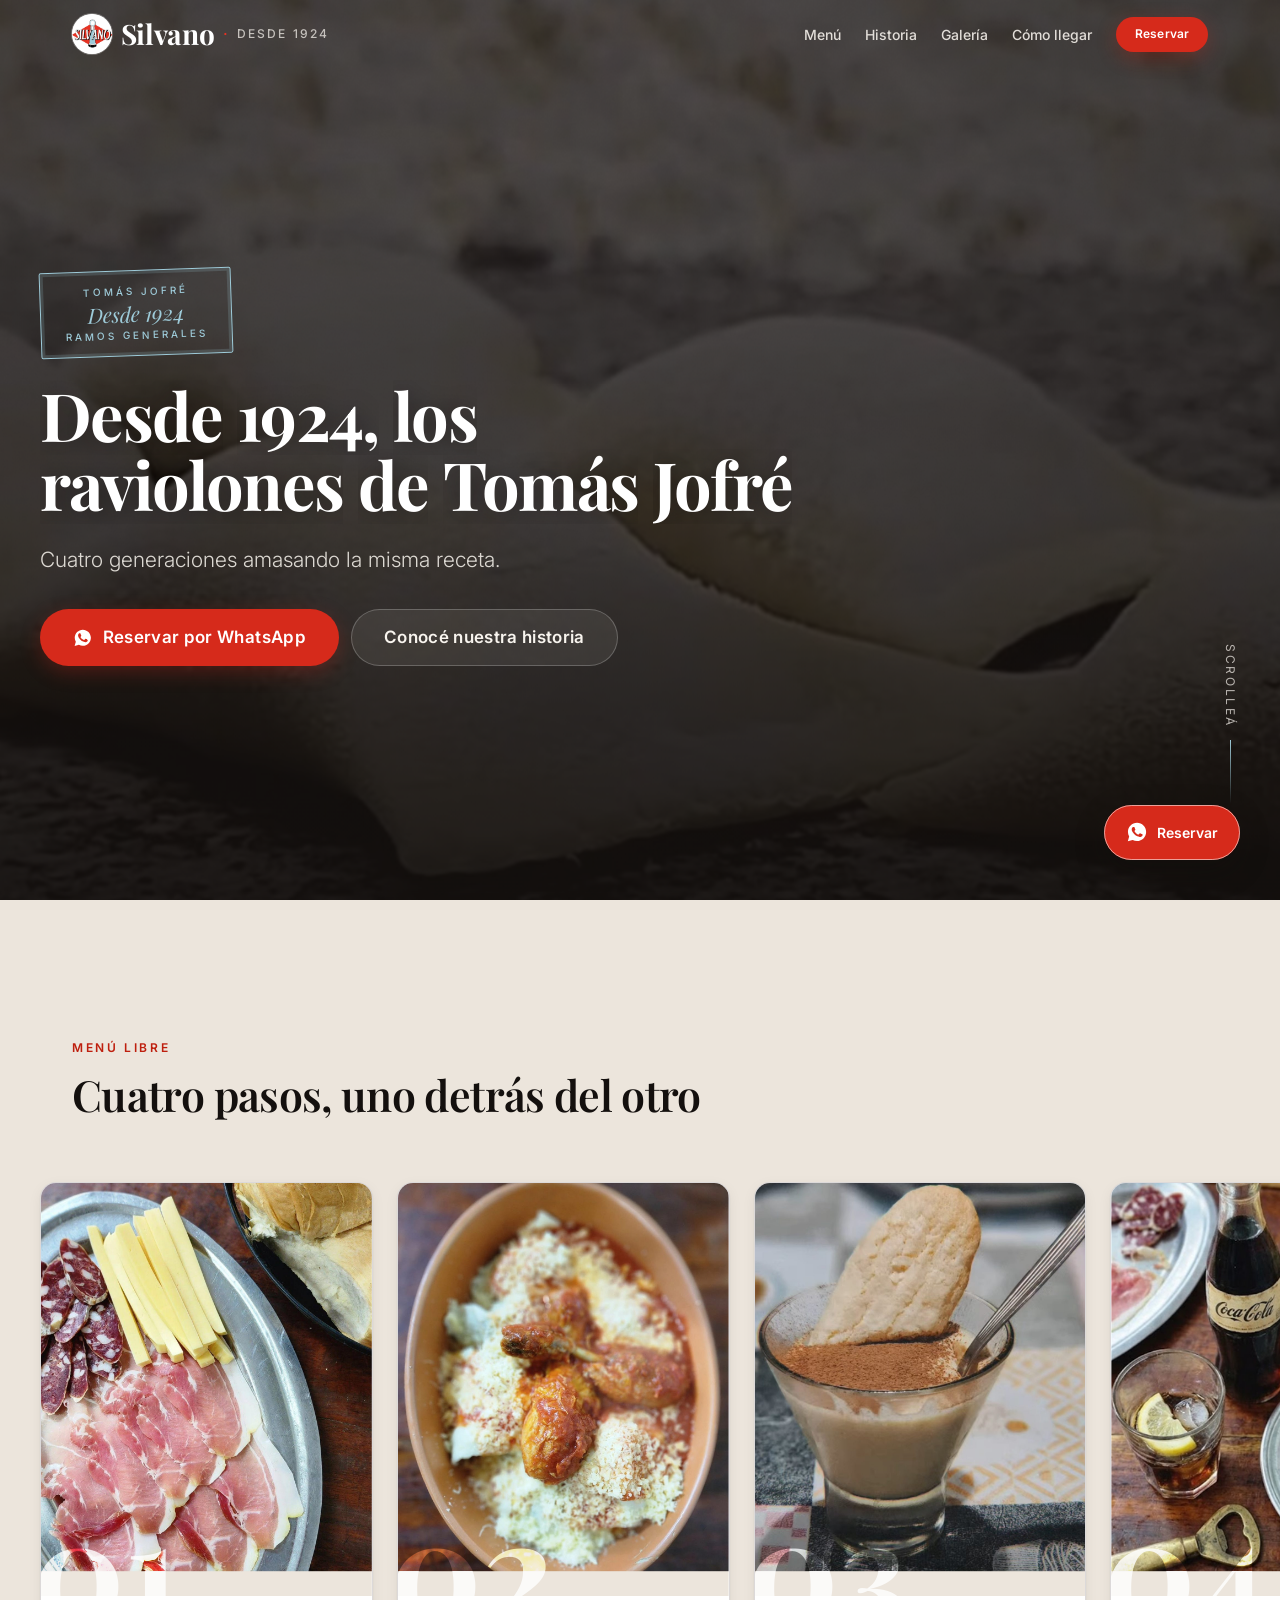
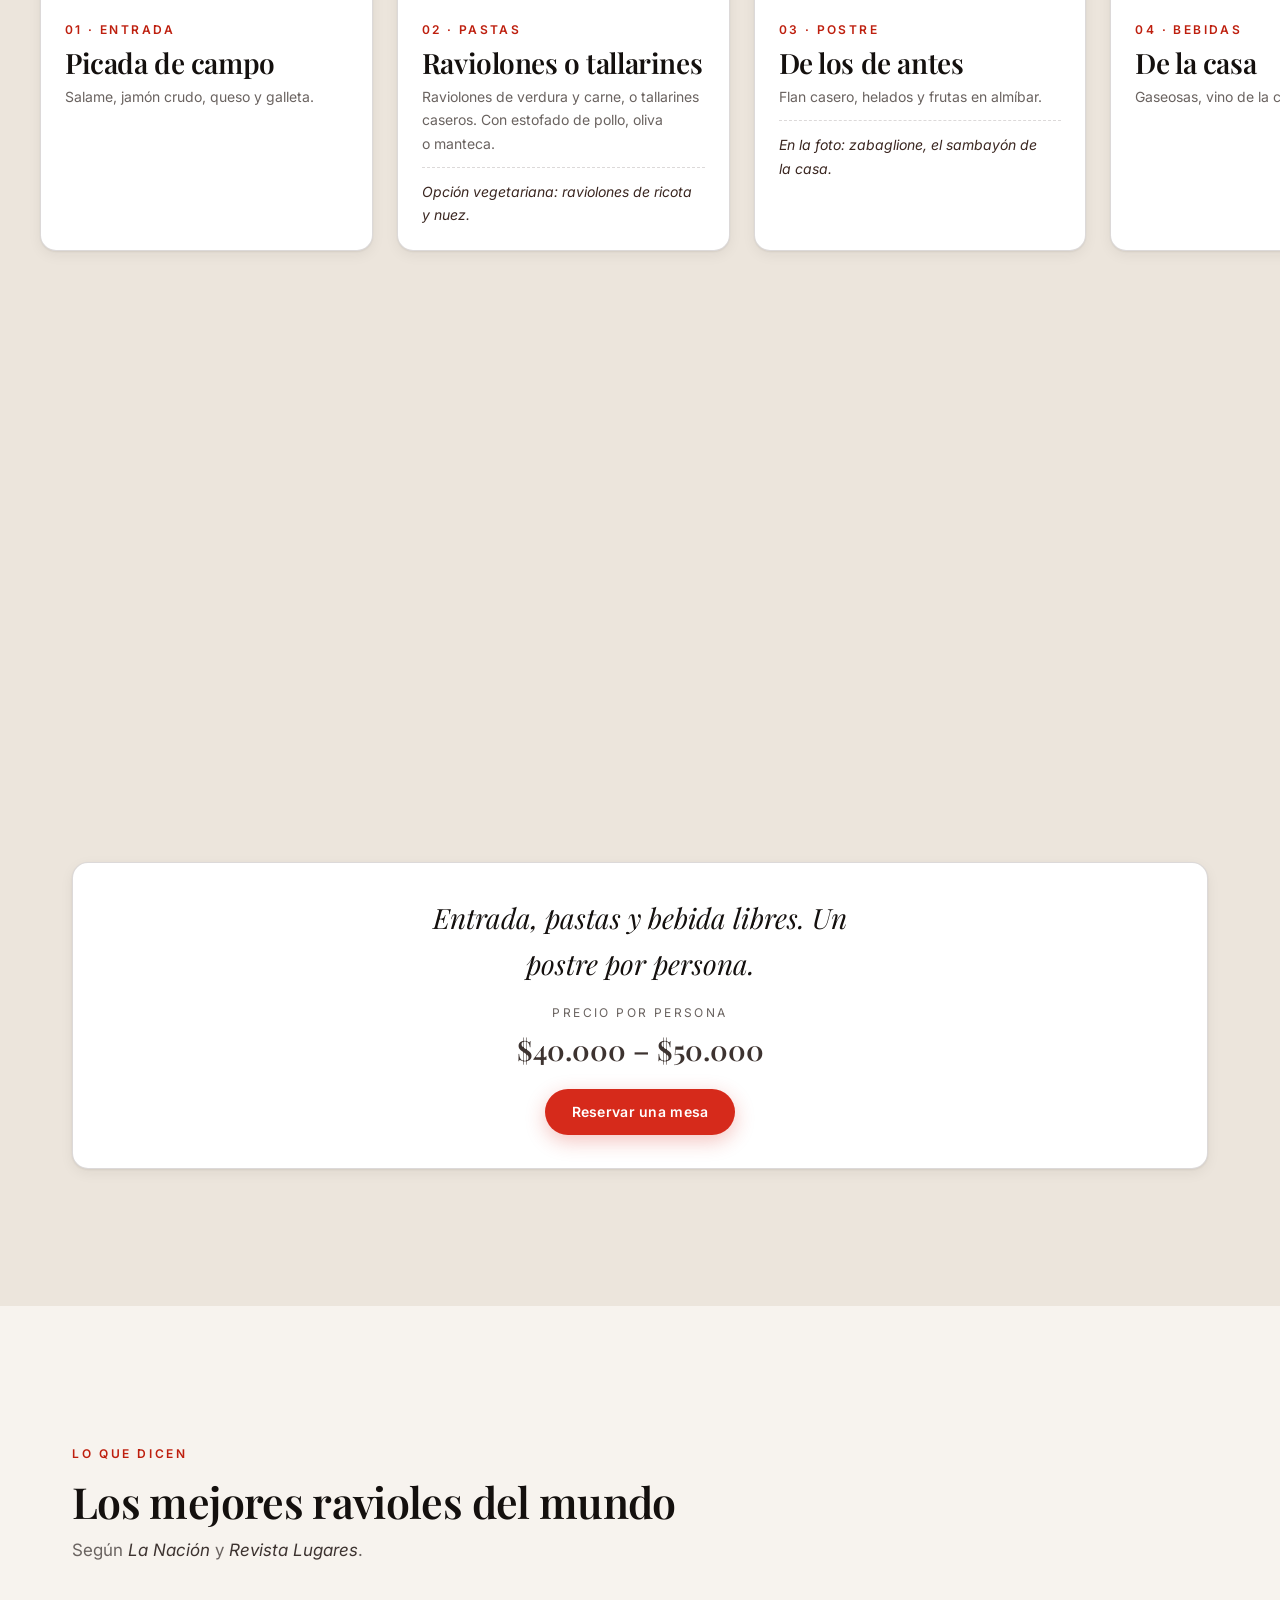
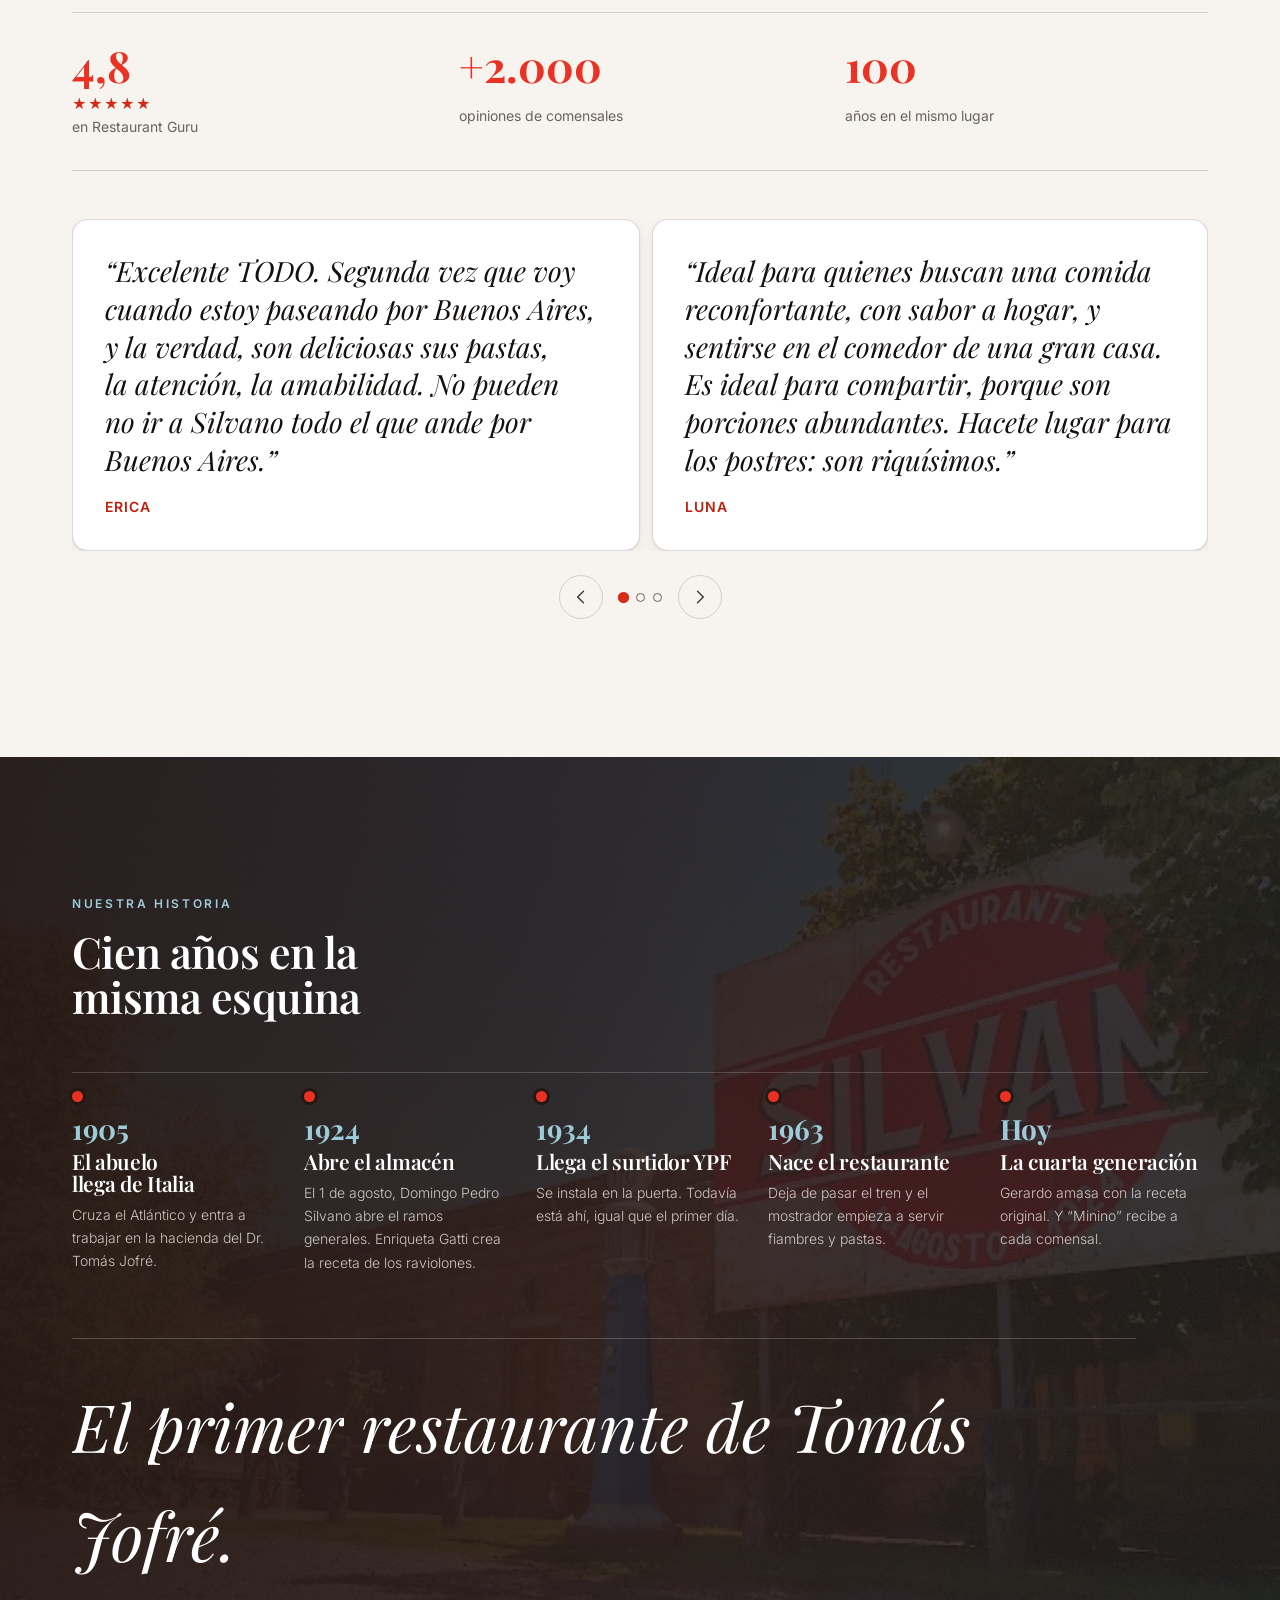
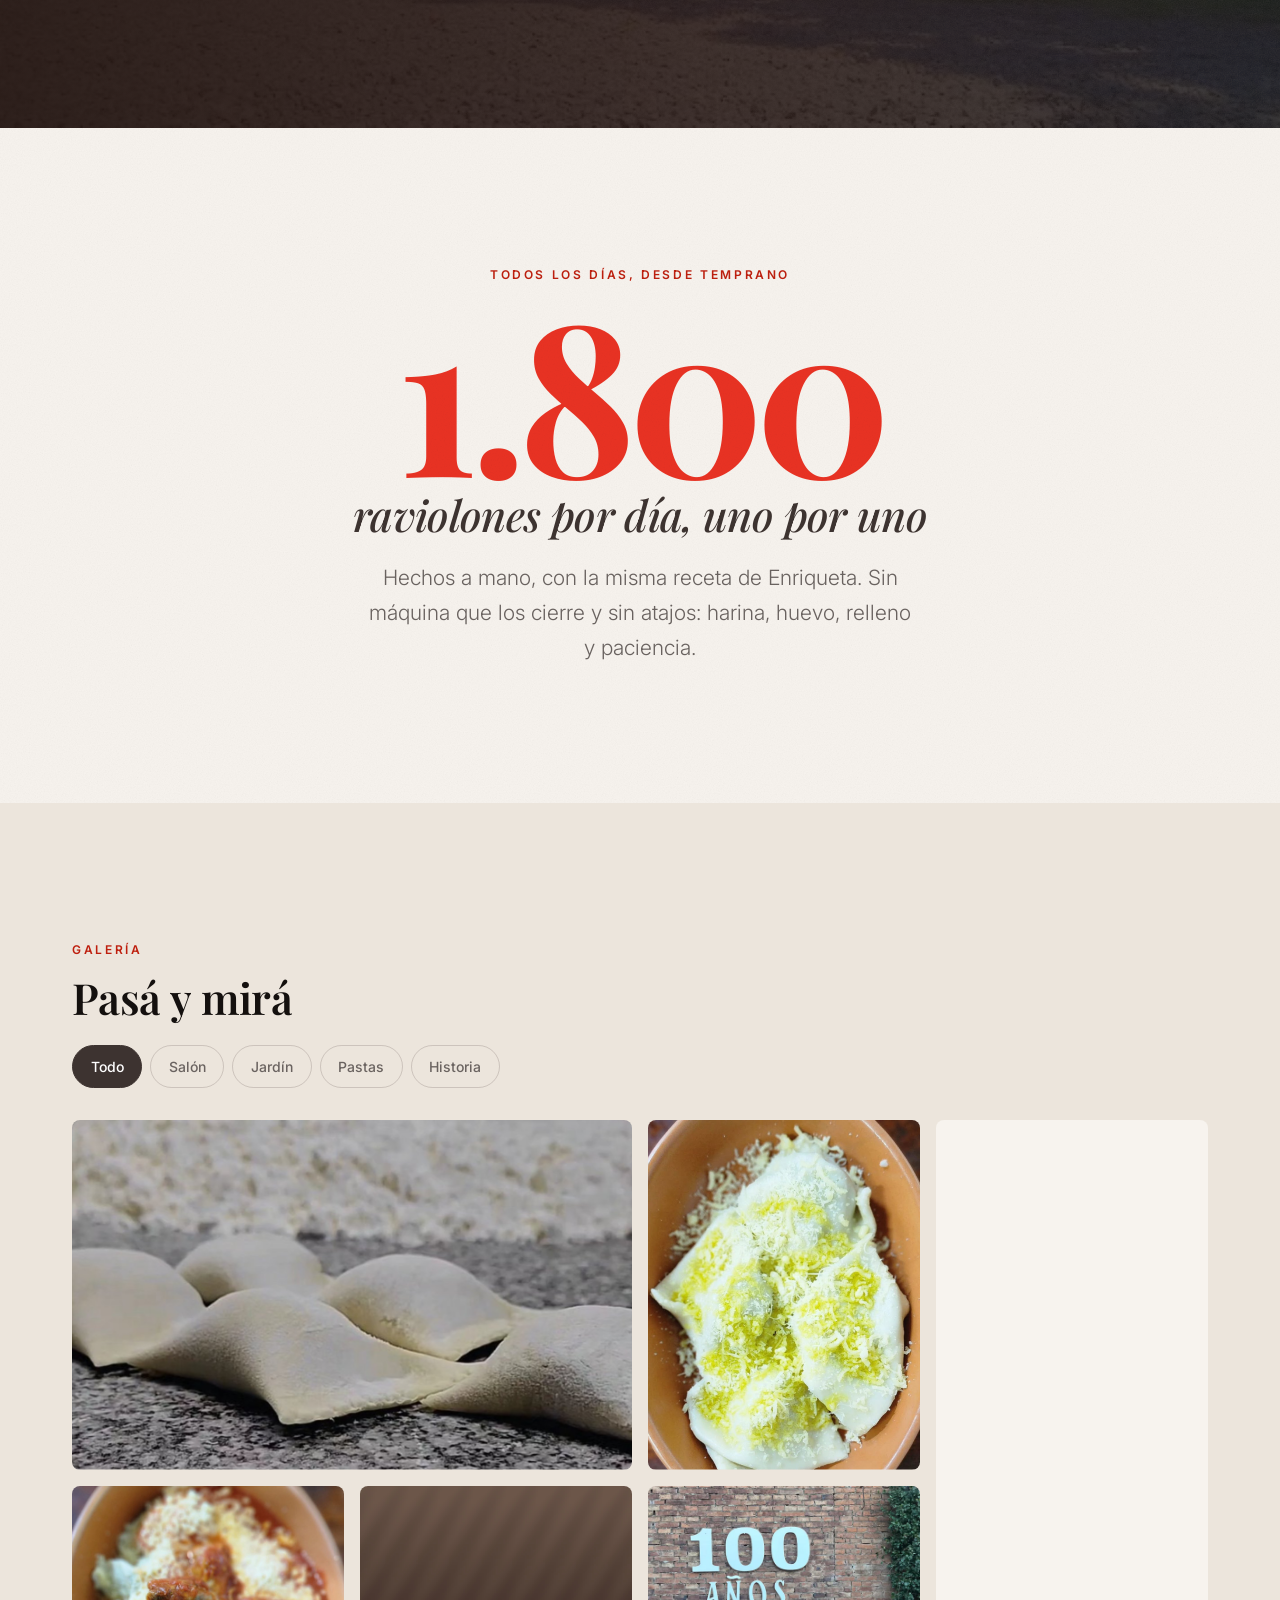
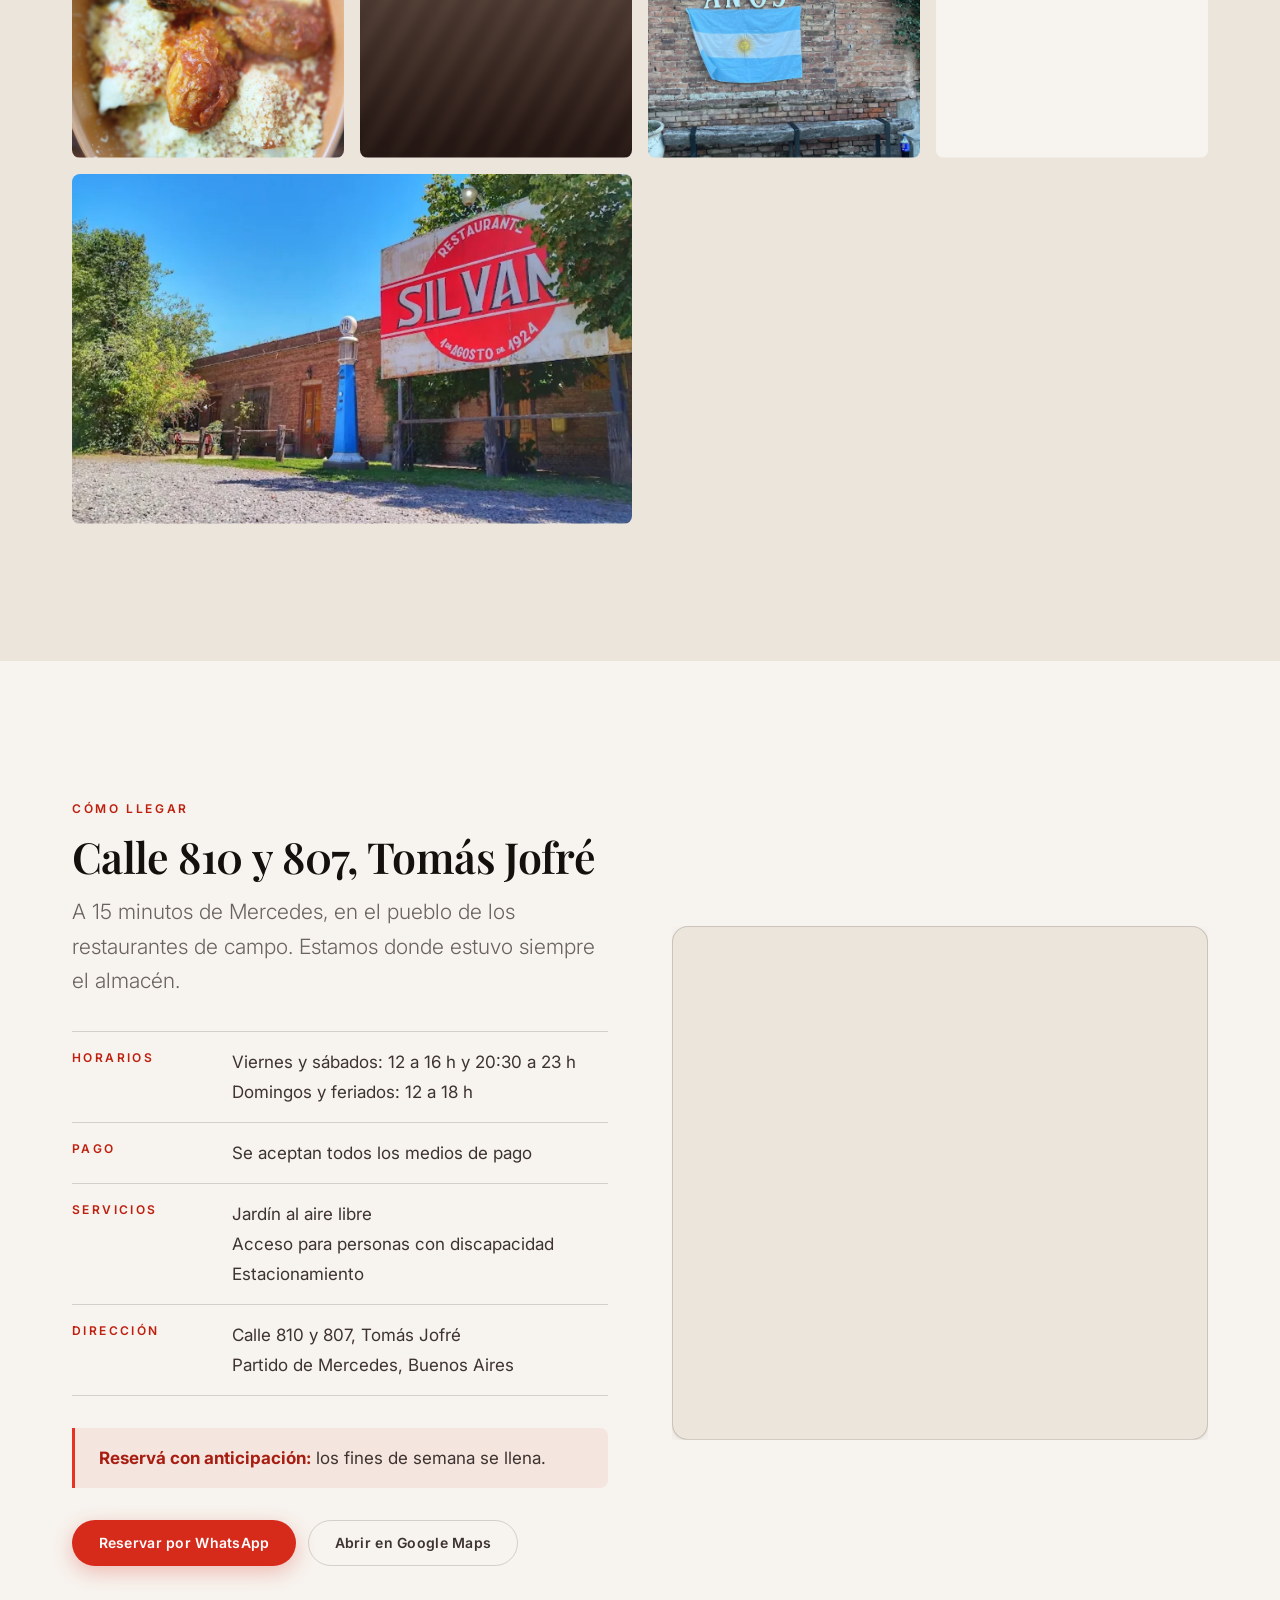
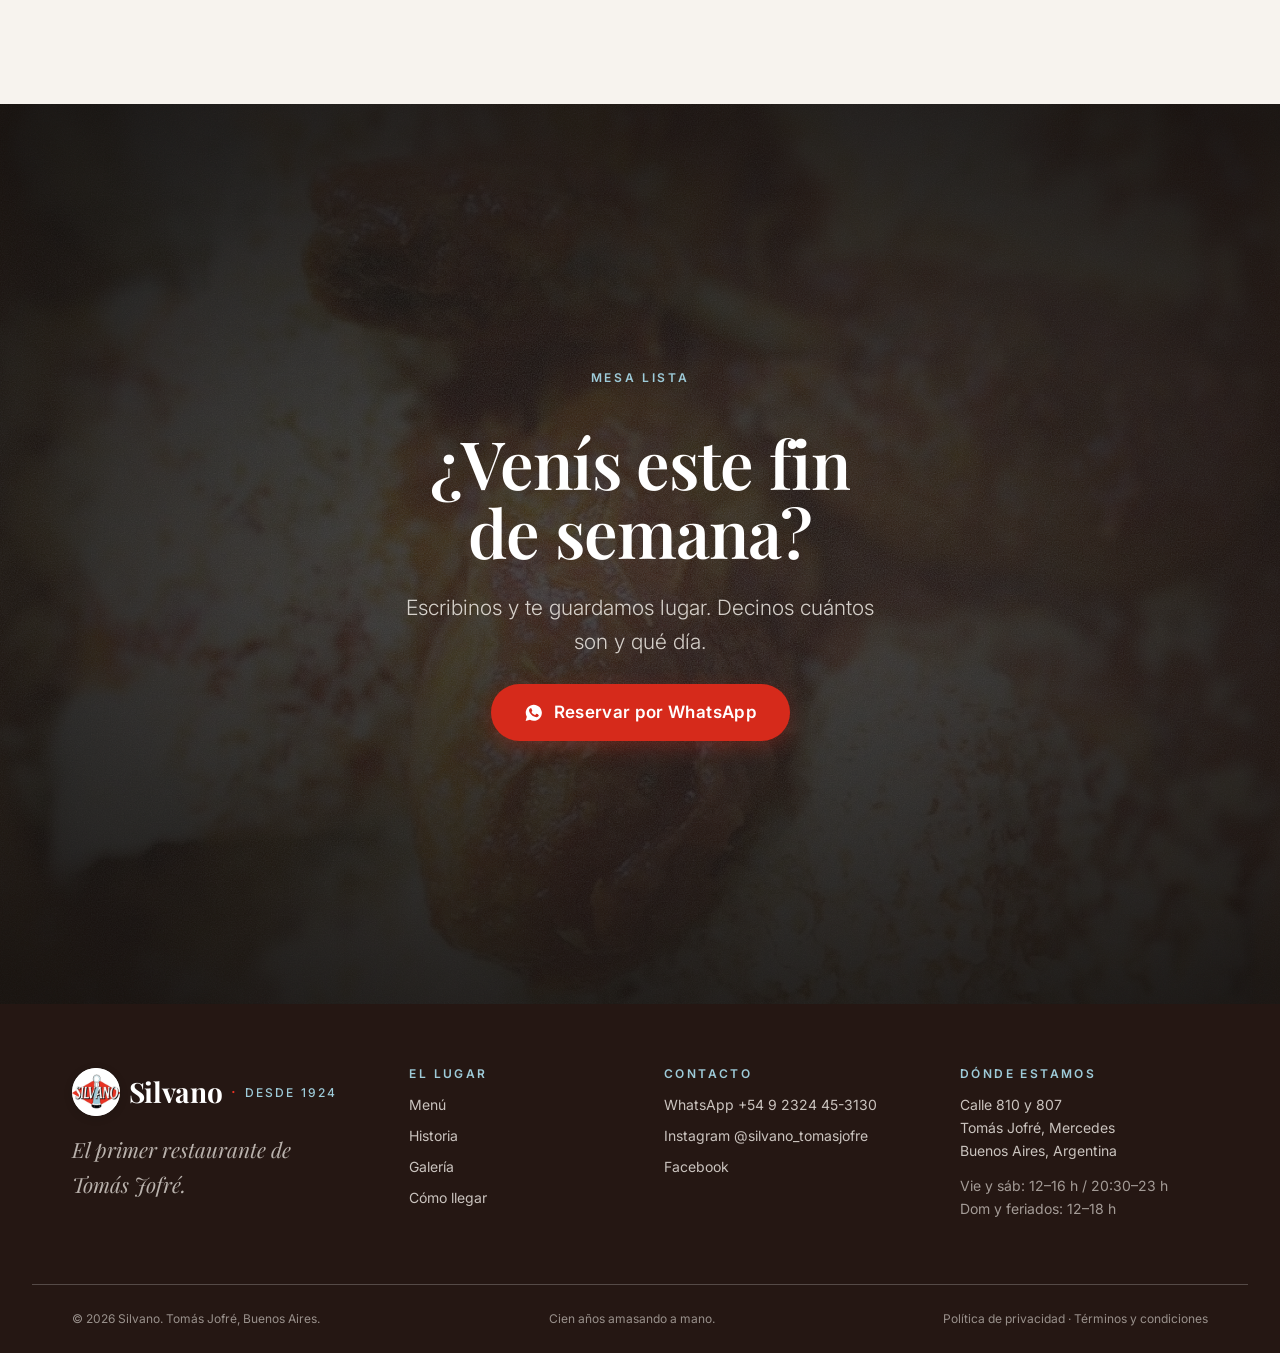
==== commit 069b7b30: "Historia: timeline compacta, sin pin La seccion quedaba fija y obligaba a pasar los cinco hitos ante" ====
--- a/index.html
+++ b/index.html
@@ -380,99 +380,48 @@
     <!-- =========================================================== -->
     <!-- 5. HISTORIA — timeline pinneada                             -->
     <!-- =========================================================== -->
-    <section class="historia" id="historia" aria-labelledby="historia-title" data-historia>
-      <div class="historia__stage" data-historia-stage>
-
-        <!-- Fondos con crossfade: uno por hito -->
-        <div class="historia__bg" aria-hidden="true">
-          <!-- FOTO DE ARCHIVO PENDIENTE: el campo o la hacienda del Dr. Tomás Jofré.
-               Por ahora: los árboles y el cielo de la foto de la entrada.
-               Es textura, no documento: va detrás de un velo al 94%. -->
-          <figure class="historia__bg-item is-active" data-bg="0">
-            <img src="assets/img/historia-1905.jpg" alt="" loading="lazy" decoding="async" width="1440" height="960">
-          </figure>
-          <!-- FOTO DE ARCHIVO PENDIENTE: el almacén de ramos generales.
-               Por ahora: la pared de ladrillo del propio local.
-               Es textura, no documento: va detrás de un velo al 94%. -->
-          <figure class="historia__bg-item" data-bg="1">
-            <img src="assets/img/historia-1924.jpg" alt="" loading="lazy" decoding="async" width="1440" height="960">
-          </figure>
-          <!-- Foto real: la fachada con el surtidor YPF (fuentes/fachada.webp) -->
-          <figure class="historia__bg-item" data-bg="2">
-            <img src="assets/img/historia-1934.jpg" alt="" loading="lazy" decoding="async" width="1440" height="960">
-          </figure>
-          <!-- FOTO DE ARCHIVO PENDIENTE: el mostrador con fiambres y pastas.
-               Por ahora: la puerta y el salón que se ve adentro.
-               Es textura, no documento: va detrás de un velo al 94%. -->
-          <figure class="historia__bg-item" data-bg="3">
-            <img src="assets/img/historia-1963.jpg" alt="" loading="lazy" decoding="async" width="1440" height="960">
-          </figure>
-          <!-- FOTO PENDIENTE: Gerardo amasando.
-               Por ahora: los raviolones recién cerrados sobre la mesada.
-               Es textura, no documento: va detrás de un velo al 94%. -->
-          <figure class="historia__bg-item" data-bg="4">
-            <img src="assets/img/historia-hoy.jpg" alt="" loading="lazy" decoding="async" width="1440" height="960">
-          </figure>
-          <div class="historia__veil"></div>
-        </div>
-
-        <div class="historia__inner">
-          <header class="historia__head">
-            <p class="eyebrow eyebrow--light">Nuestra historia</p>
-            <h2 class="historia__title" id="historia-title">Cien años en la misma esquina</h2>
-          </header>
-
-          <!-- Hitos: se muestran de a uno a medida que avanza el scroll -->
-          <div class="historia__slides">
-            <article class="historia__slide is-active" data-slide="0">
-              <p class="historia__year"><span>1905</span></p>
-              <h3 class="historia__slide-title">El abuelo llega de Italia</h3>
-              <p class="historia__text">Cruza el Atlántico y empieza a trabajar en la hacienda del Dr. Tomás Jofré, el pueblo que después le daría nombre a todo esto.</p>
-            </article>
-
-            <article class="historia__slide" data-slide="1">
-              <p class="historia__year"><span>1924</span></p>
-              <h3 class="historia__slide-title">1 de agosto: abre el almacén</h3>
-              <p class="historia__text">Domingo Pedro Silvano abre el almacén de ramos generales. Enriqueta Gatti, la cocinera, crea la receta de los raviolones que todavía seguimos haciendo igual.</p>
-            </article>
-
-            <article class="historia__slide" data-slide="2">
-              <p class="historia__year"><span>1934</span></p>
-              <h3 class="historia__slide-title">Llega el surtidor YPF</h3>
-              <p class="historia__text">Se instala el surtidor en la puerta. Todavía está ahí, en la entrada, igual que el primer día.</p>
-            </article>
-
-            <article class="historia__slide" data-slide="3">
-              <p class="historia__year"><span>1963</span></p>
-              <h3 class="historia__slide-title">Nace el restaurante</h3>
-              <p class="historia__text">Deja de pasar el tren y el almacén se reinventa: empiezan a servir fiambres y pastas sobre el mostrador. Así nace el restaurante.</p>
-            </article>
-
-            <article class="historia__slide" data-slide="4">
-              <p class="historia__year"><span>Hoy</span></p>
-              <h3 class="historia__slide-title">La cuarta generación</h3>
-              <p class="historia__text">Gerardo amasa cada mañana con la receta original. Y &ldquo;Minino&rdquo; recibe, uno por uno, a cada comensal que cruza la puerta.</p>
-            </article>
-          </div>
-
-          <!-- Línea de progreso + marcadores de año -->
-          <div class="historia__timeline">
-            <ol class="historia__markers">
-              <li class="historia__marker is-active" data-marker="0"><span>1905</span></li>
-              <li class="historia__marker" data-marker="1"><span>1924</span></li>
-              <li class="historia__marker" data-marker="2"><span>1934</span></li>
-              <li class="historia__marker" data-marker="3"><span>1963</span></li>
-              <li class="historia__marker" data-marker="4"><span>Hoy</span></li>
-            </ol>
-            <div class="historia__progress">
-              <span class="historia__progress-bar" data-historia-progress></span>
-            </div>
-          </div>
-        </div>
-      </div>
-
-      <!-- Cierre de la sección -->
-      <div class="historia__closing">
+    <section class="historia" id="historia" aria-labelledby="historia-title">
+      <!-- Una sola imagen de fondo: la fachada. Antes eran cinco con crossfade,
+           dentro de una sección pinneada que trababa el scroll 3 pantallas. -->
+      <div class="historia__bg" aria-hidden="true">
+        <img src="assets/img/historia-fondo.jpg" alt="" loading="lazy" decoding="async" width="1440" height="960">
+        <div class="historia__veil"></div>
+      </div>
+
+      <div class="historia__inner container">
+        <header class="historia__head">
+          <p class="eyebrow eyebrow--light">Nuestra historia</p>
+          <h2 class="historia__title" id="historia-title">Cien años en la misma esquina</h2>
+        </header>
+
+        <ol class="linea" data-linea>
+          <li class="linea__hito">
+            <p class="linea__anio">1905</p>
+            <h3 class="linea__titulo">El abuelo llega de Italia</h3>
+            <p class="linea__texto">Cruza el Atlántico y entra a trabajar en la hacienda del Dr. Tomás Jofré.</p>
+          </li>
+          <li class="linea__hito">
+            <p class="linea__anio">1924</p>
+            <h3 class="linea__titulo">Abre el almacén</h3>
+            <p class="linea__texto">El 1 de agosto, Domingo Pedro Silvano abre el ramos generales. Enriqueta Gatti crea la receta de los raviolones.</p>
+          </li>
+          <li class="linea__hito">
+            <p class="linea__anio">1934</p>
+            <h3 class="linea__titulo">Llega el surtidor YPF</h3>
+            <p class="linea__texto">Se instala en la puerta. Todavía está ahí, igual que el primer día.</p>
+          </li>
+          <li class="linea__hito">
+            <p class="linea__anio">1963</p>
+            <h3 class="linea__titulo">Nace el restaurante</h3>
+            <p class="linea__texto">Deja de pasar el tren y el mostrador empieza a servir fiambres y pastas.</p>
+          </li>
+          <li class="linea__hito">
+            <p class="linea__anio">Hoy</p>
+            <h3 class="linea__titulo">La cuarta generación</h3>
+            <p class="linea__texto">Gerardo amasa con la receta original. Y &ldquo;Minino&rdquo; recibe a cada comensal.</p>
+          </li>
+        </ol>
+
         <p class="historia__closing-text js-split">El primer restaurante de Tomás Jofré.</p>
       </div>
     </section>
--- a/styles.css
+++ b/styles.css
@@ -641,168 +641,144 @@
 }
 
 /* ============================================================================
-   8. HISTORIA (timeline pinneada)
+   8. HISTORIA — timeline compacta
+   Antes era una sección pinneada de 5 pantallas con crossfade de fondos.
+   Trababa el scroll y esa es la queja número uno contra el scroll-jacking:
+   el usuario siente que la página no lo deja avanzar. Ahora entra entera en
+   una pantalla y el scroll nunca se detiene.
    ========================================================================== */
 .historia {
   position: relative;
+  padding-block: var(--section-y);
   background: var(--c-espresso);
   color: var(--text-on-dark);
-}
-
-.historia__stage {
-  position: relative;
-  min-height: 100svh;
-  display: grid;
-  align-items: center;
   overflow: hidden;
-}
-
-/* --- Fondos con crossfade --- */
-.historia__bg { position: absolute; inset: 0; }
-.historia__bg-item {
+  isolation: isolate;
+}
+
+.historia__bg {
   position: absolute;
   inset: 0;
-  opacity: 0;
-  transition: opacity .7s var(--ease), transform 1.4s var(--ease);
-  transform: scale(1.06);
-  will-change: opacity, transform;
-}
-.historia__bg-item.is-active { opacity: 1; transform: scale(1); }
-.historia__bg-item img { width: 100%; height: 100%; object-fit: cover; }
+  z-index: -1;
+}
+.historia__bg img {
+  width: 100%;
+  height: 100%;
+  object-fit: cover;
+}
 .historia__veil {
   position: absolute;
   inset: 0;
   background:
-    linear-gradient(to right, rgba(37, 23, 19, .94) 0%, rgba(37, 23, 19, .78) 45%, rgba(20, 16, 14, .55) 100%),
+    linear-gradient(to right, rgba(37, 23, 19, .95) 0%, rgba(37, 23, 19, .86) 55%, rgba(20, 16, 14, .78) 100%),
     var(--grain);
   background-size: auto, 180px 180px;
 }
 
-.historia__inner {
-  position: relative;
-  width: 100%;
-  max-width: var(--container);
-  margin-inline: auto;
-  padding: calc(var(--header-h) + var(--sp-7)) var(--gutter) var(--sp-7);
-}
-
-.historia__head { margin-bottom: var(--sp-6); }
+.historia__inner { position: relative; }
+
+.historia__head { margin-bottom: var(--sp-7); }
 .historia__title {
   font-size: var(--fs-2xl);
   color: var(--c-white);
-  max-width: 24ch;
-}
-
-/* --- Slides apilados: solo el activo es visible --- */
-.historia__slides {
+  max-width: 20ch;
+}
+
+/* --- La línea de tiempo --- */
+.linea {
   position: relative;
   display: grid;
-  min-height: 19rem;
-  margin-bottom: var(--sp-6);
-}
-.historia__slide {
-  grid-area: 1 / 1;
-  max-width: 34rem;
-  opacity: 0;
-  transform: translate3d(0, 28px, 0);
-  transition: opacity .5s var(--ease), transform .6s var(--ease);
-  pointer-events: none;
-  will-change: opacity, transform;
-}
-.historia__slide.is-active {
-  opacity: 1;
-  transform: translate3d(0, 0, 0);
-  pointer-events: auto;
-}
-.historia__year {
+  gap: var(--sp-6);
+  margin-bottom: var(--sp-8);
+}
+
+.linea__hito {
+  position: relative;
+  padding-left: var(--sp-6);
+}
+/* riel vertical en mobile */
+.linea__hito::after {
+  content: "";
+  position: absolute;
+  left: 5px;
+  top: 1.1em;
+  bottom: calc(var(--sp-6) * -1);
+  width: 1px;
+  background: rgba(255, 255, 255, .18);
+}
+.linea__hito:last-child::after { display: none; }
+
+.linea__hito::before {
+  content: "";
+  position: absolute;
+  left: 0;
+  top: .55em;
+  width: 11px;
+  height: 11px;
+  border-radius: 50%;
+  background: var(--c-red);
+  box-shadow: 0 0 0 3px var(--c-espresso);
+}
+
+.linea__anio {
   font-family: var(--font-serif);
-  font-size: var(--fs-4xl);
+  font-size: var(--fs-xl);
   font-weight: 700;
-  line-height: .9;
-  color: transparent;
-  -webkit-text-stroke: 1px rgba(158, 203, 217, .75);
-  margin-bottom: var(--sp-3);
-}
-.historia__slide.is-active .historia__year span {
-  display: inline-block;
-  animation: yearIn .8s var(--ease) both;
-}
-@keyframes yearIn {
-  from { opacity: 0; transform: translate3d(0, .12em, 0); }
-  to   { opacity: 1; transform: none; }
-}
-.historia__slide-title {
-  font-size: var(--fs-xl);
+  line-height: 1;
+  color: var(--c-sky);
+  margin-bottom: var(--sp-2);
+}
+.linea__titulo {
+  font-family: var(--font-serif);
+  font-size: var(--fs-lg);
+  font-weight: 600;
   color: var(--c-white);
-  margin-bottom: var(--sp-3);
-}
-.historia__text {
-  font-size: var(--fs-base);
-  color: rgba(248, 244, 238, .8);
+  margin-bottom: var(--sp-2);
+}
+.linea__texto {
+  font-size: var(--fs-sm);
   font-weight: 300;
-}
-
-/* --- Línea de tiempo con progreso --- */
-.historia__timeline { position: relative; }
-.historia__markers {
-  display: flex;
-  justify-content: space-between;
-  gap: var(--sp-2);
-  margin-bottom: var(--sp-3);
-}
-.historia__marker {
-  font-size: var(--fs-xs);
-  font-weight: 500;
-  letter-spacing: .12em;
-  text-transform: uppercase;
-  color: rgba(248, 244, 238, .42);
-  transition: color var(--t-base), transform var(--t-base);
-}
-.historia__marker.is-active {
-  color: var(--c-sky);
-  transform: translateY(-2px);
-}
-.historia__progress {
-  height: 2px;
-  background: rgba(248, 244, 238, .18);
-  border-radius: var(--r-pill);
-  overflow: hidden;
-}
-.historia__progress-bar {
-  display: block;
-  height: 100%;
-  background: linear-gradient(to right, var(--c-sky), var(--c-red-cta));
-  transform: scaleX(0);
-  transform-origin: left center;
-  will-change: transform;
+  color: rgba(248, 244, 238, .78);
 }
 
 /* --- Cierre --- */
-.historia__closing {
-  position: relative;
-  padding: var(--section-y) var(--gutter);
-  text-align: center;
-  background: var(--c-espresso-2);
-}
 .historia__closing-text {
   font-family: var(--font-serif);
   font-size: var(--fs-2xl);
   font-style: italic;
   color: var(--c-white);
-  max-width: 28ch;
-  margin-inline: auto;
+  max-width: 24ch;
+  padding-top: var(--sp-6);
+  border-top: 1px solid var(--line-light);
 }
 
 @media (min-width: 900px) {
-  .historia__inner {
-    display: grid;
-    grid-template-columns: minmax(0, 1fr) minmax(0, .85fr);
-    align-items: center;
-    gap: var(--sp-8);
+  .linea {
+    grid-template-columns: repeat(5, minmax(0, 1fr));
+    gap: var(--sp-5);
+    padding-top: var(--sp-5);
   }
-  .historia__head { grid-column: 1 / -1; margin-bottom: 0; }
-  .historia__slides { margin-bottom: 0; min-height: 22rem; }
-  .historia__timeline { grid-column: 1 / -1; margin-top: var(--sp-7); }
+  /* el riel pasa a ser horizontal y único */
+  .linea::before {
+    content: "";
+    position: absolute;
+    top: 5px;
+    left: 0;
+    right: 0;
+    height: 1px;
+    background: rgba(255, 255, 255, .18);
+  }
+  .linea__hito {
+    padding-left: 0;
+    padding-top: var(--sp-5);
+  }
+  .linea__hito::after { display: none; }
+  .linea__hito::before { top: 0; left: 0; }
+
+  .historia__closing-text {
+    font-size: var(--fs-3xl);
+    max-width: 28ch;
+  }
 }
 
 /* ============================================================================
@@ -1461,7 +1437,7 @@
   );
   background-size: 180px 180px, auto;
 }
-.historia__bg-item.has-missing-img,
+.historia__bg.has-missing-img,
 .cta__bg.has-missing-img { background-color: var(--c-espresso-2); }
 
 /* ============================================================================
@@ -1646,18 +1622,8 @@
     background-position: center;
   }
 
-  /* Historia: los cinco hitos visibles en una lista, sin pin */
-  .historia__stage { min-height: 0; display: block; }
-  .historia__bg-item { display: none; }
-  .historia__bg-item.is-active { display: block; opacity: 1; transform: none; }
-  .historia__slides { display: grid; gap: var(--sp-7); min-height: 0; }
-  .historia__slide {
-    grid-area: auto;
-    opacity: 1;
-    transform: none;
-    pointer-events: auto;
-  }
-  .historia__timeline { display: none; }
+  /* Historia ya no tiene pin: la sección es estática por diseño y no hace
+     falta desarmar nada acá. */
 
   /* Menú: grilla vertical en lugar de scroll horizontal */
   .menu__pin { min-height: 0; display: block; }
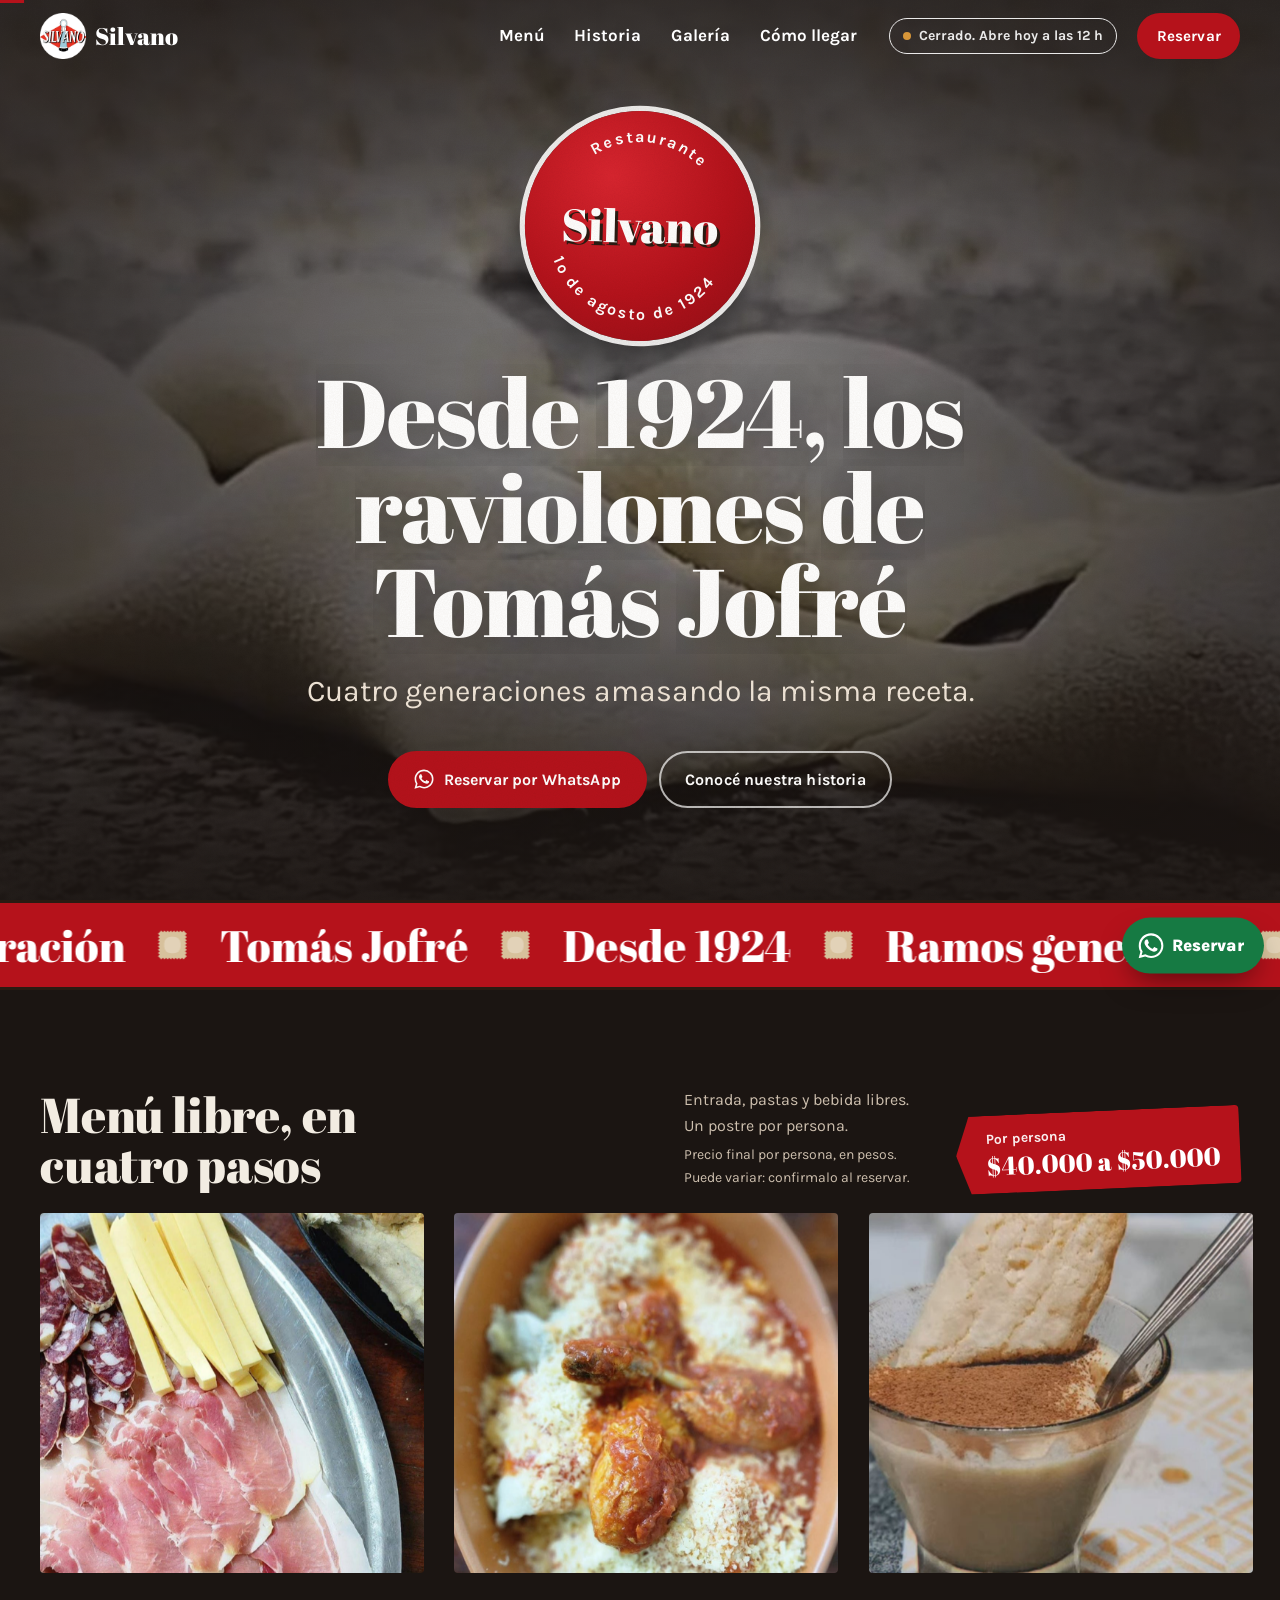
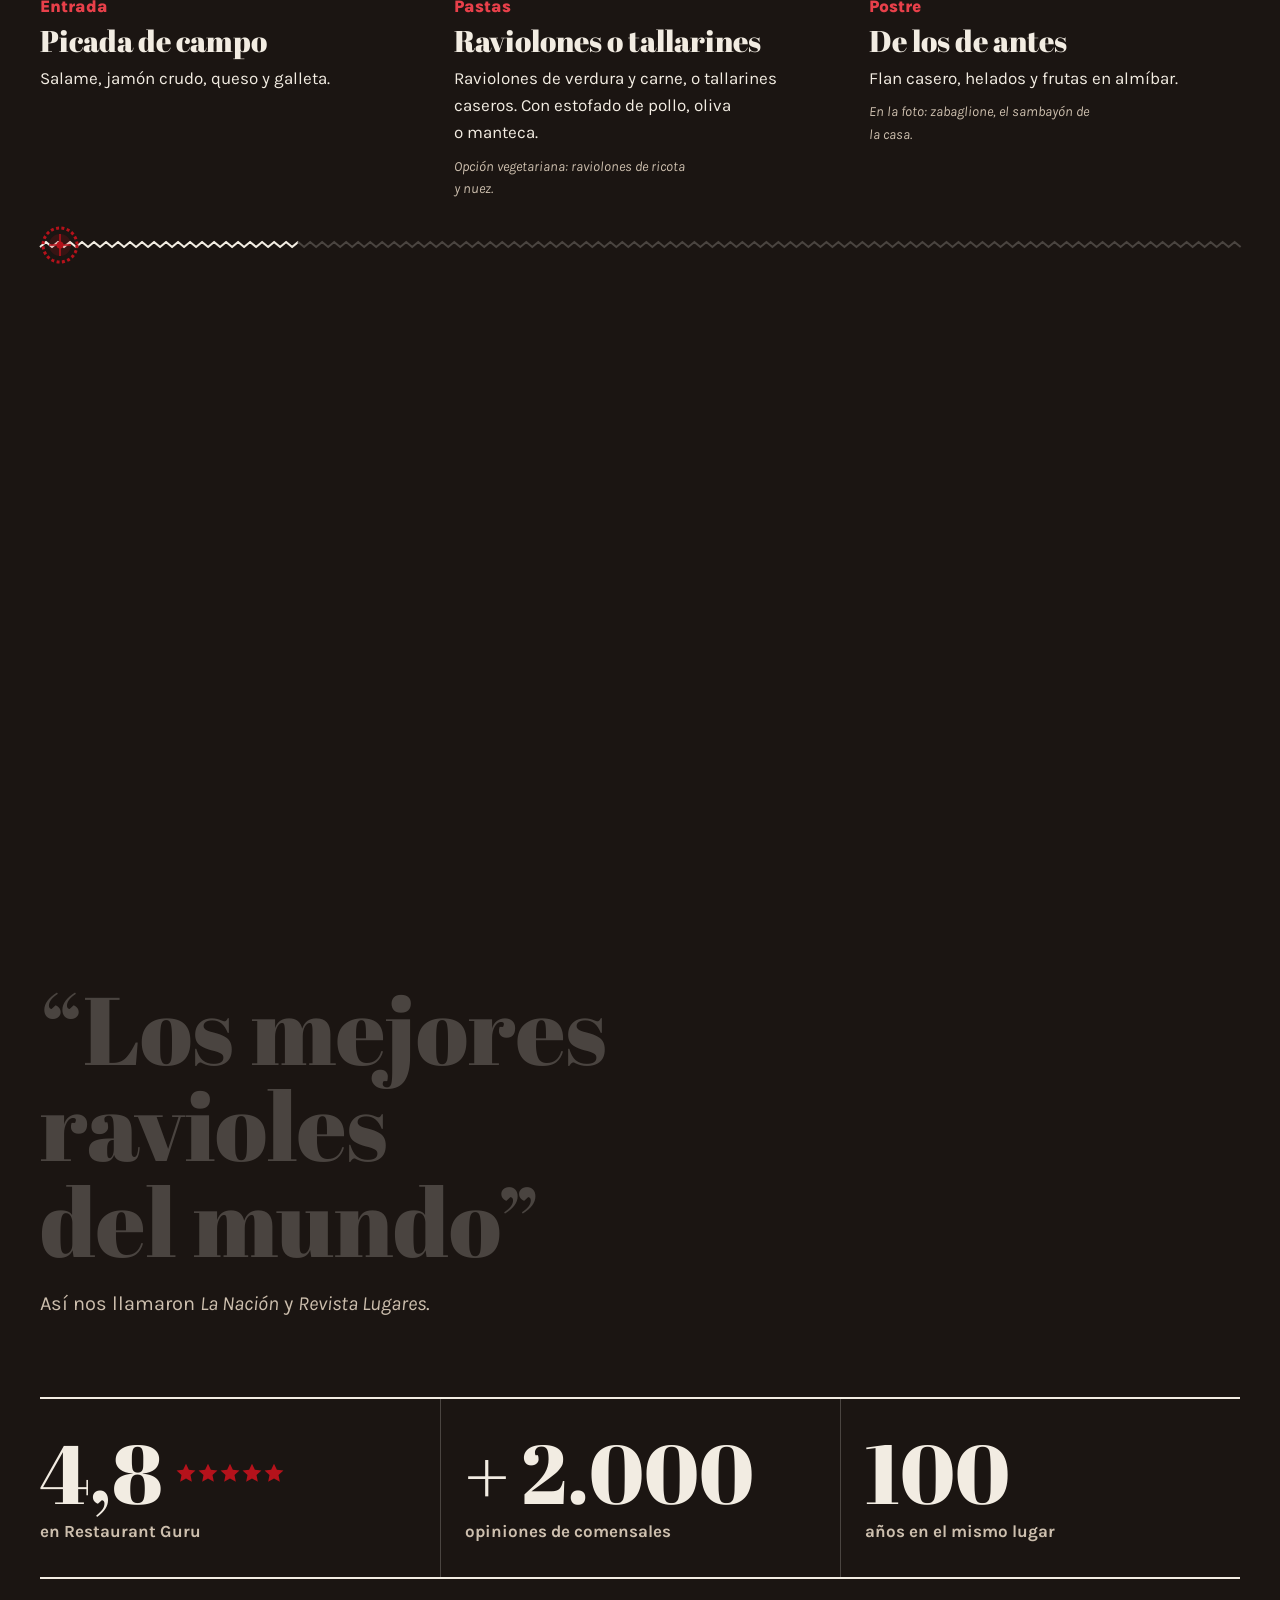
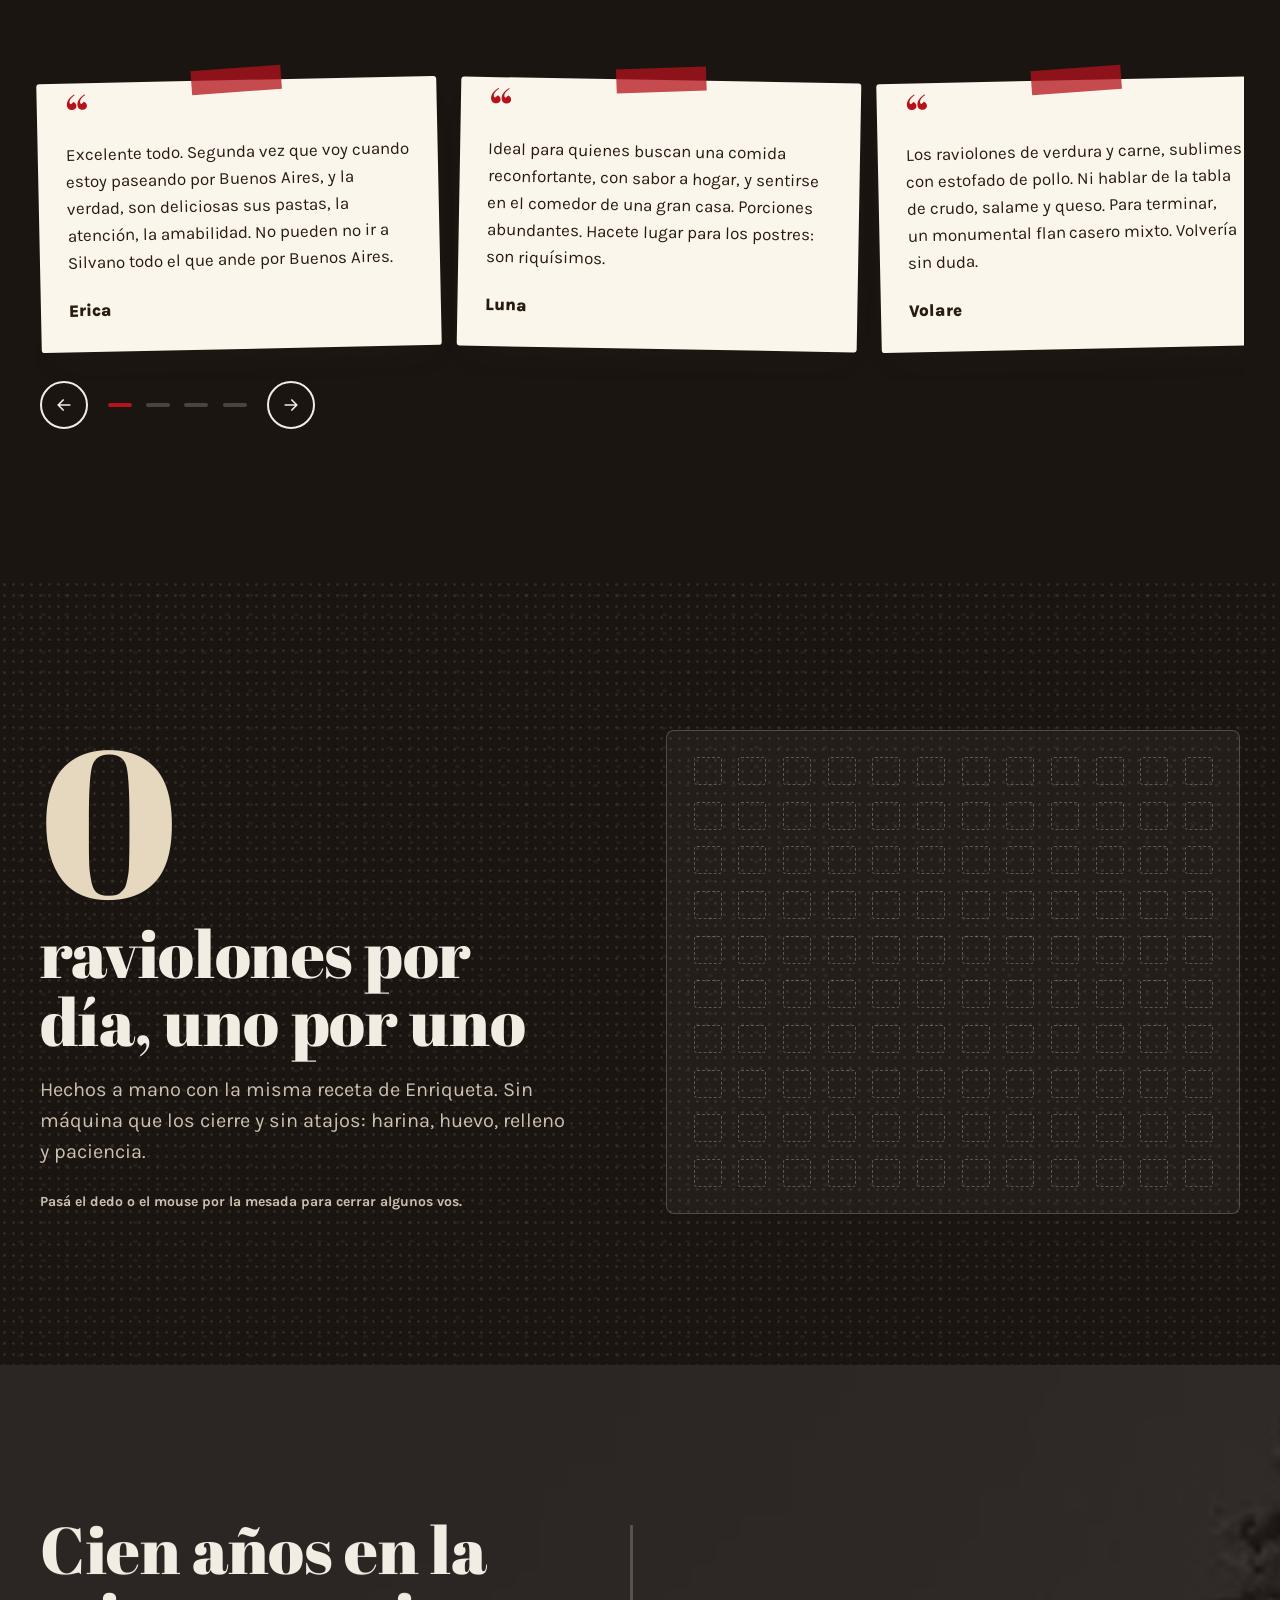
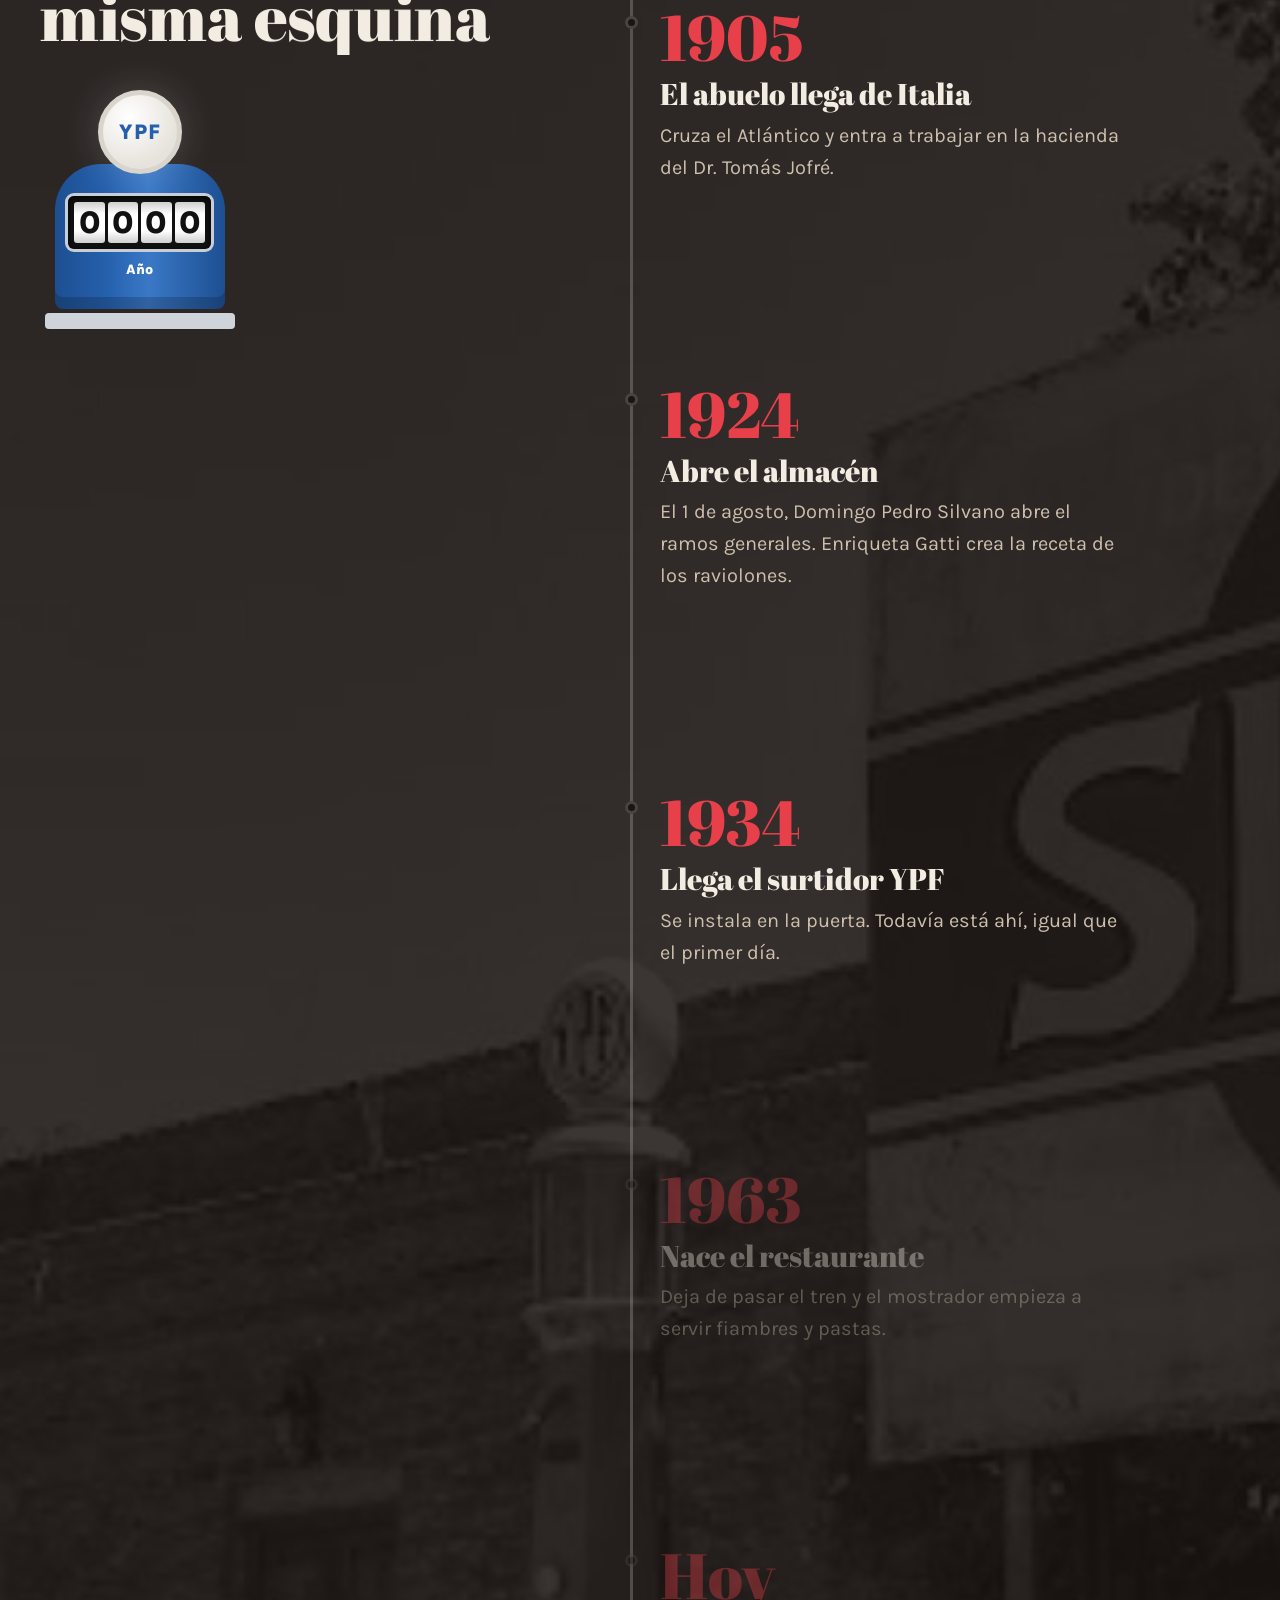
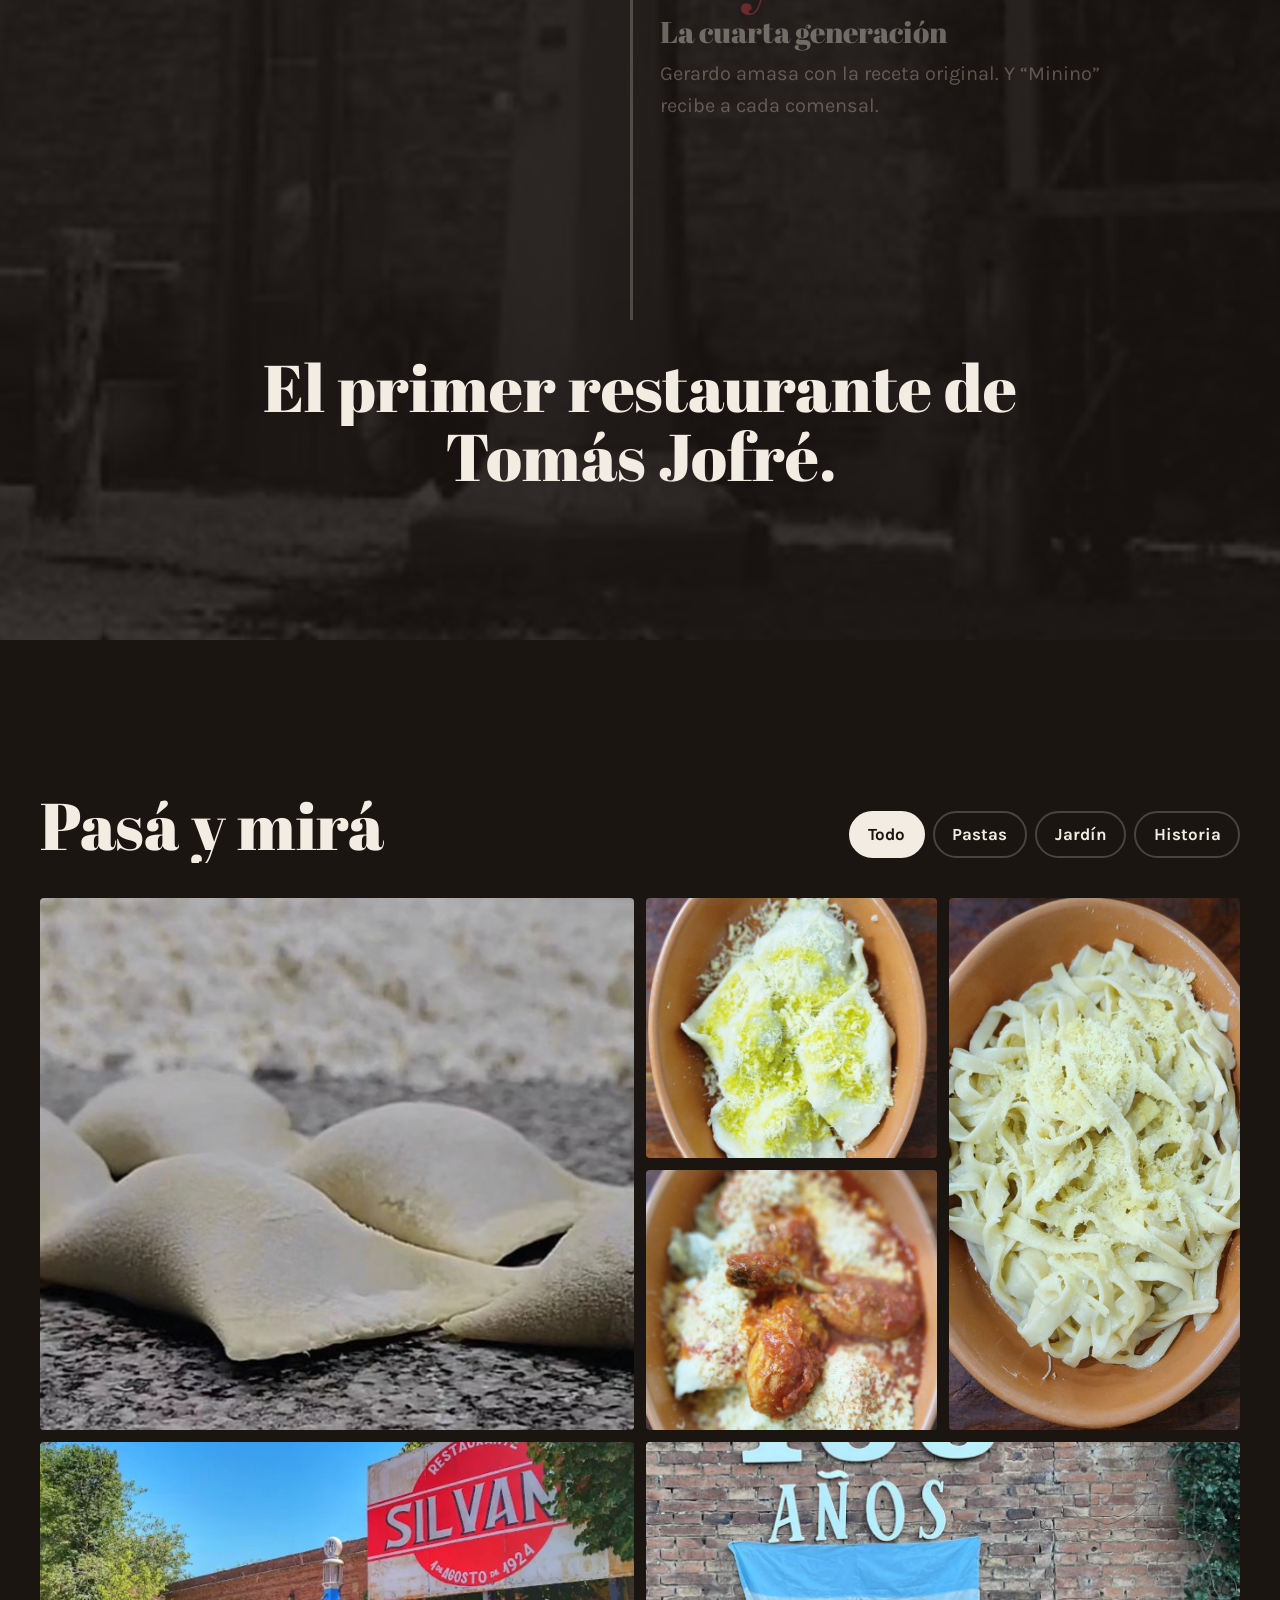
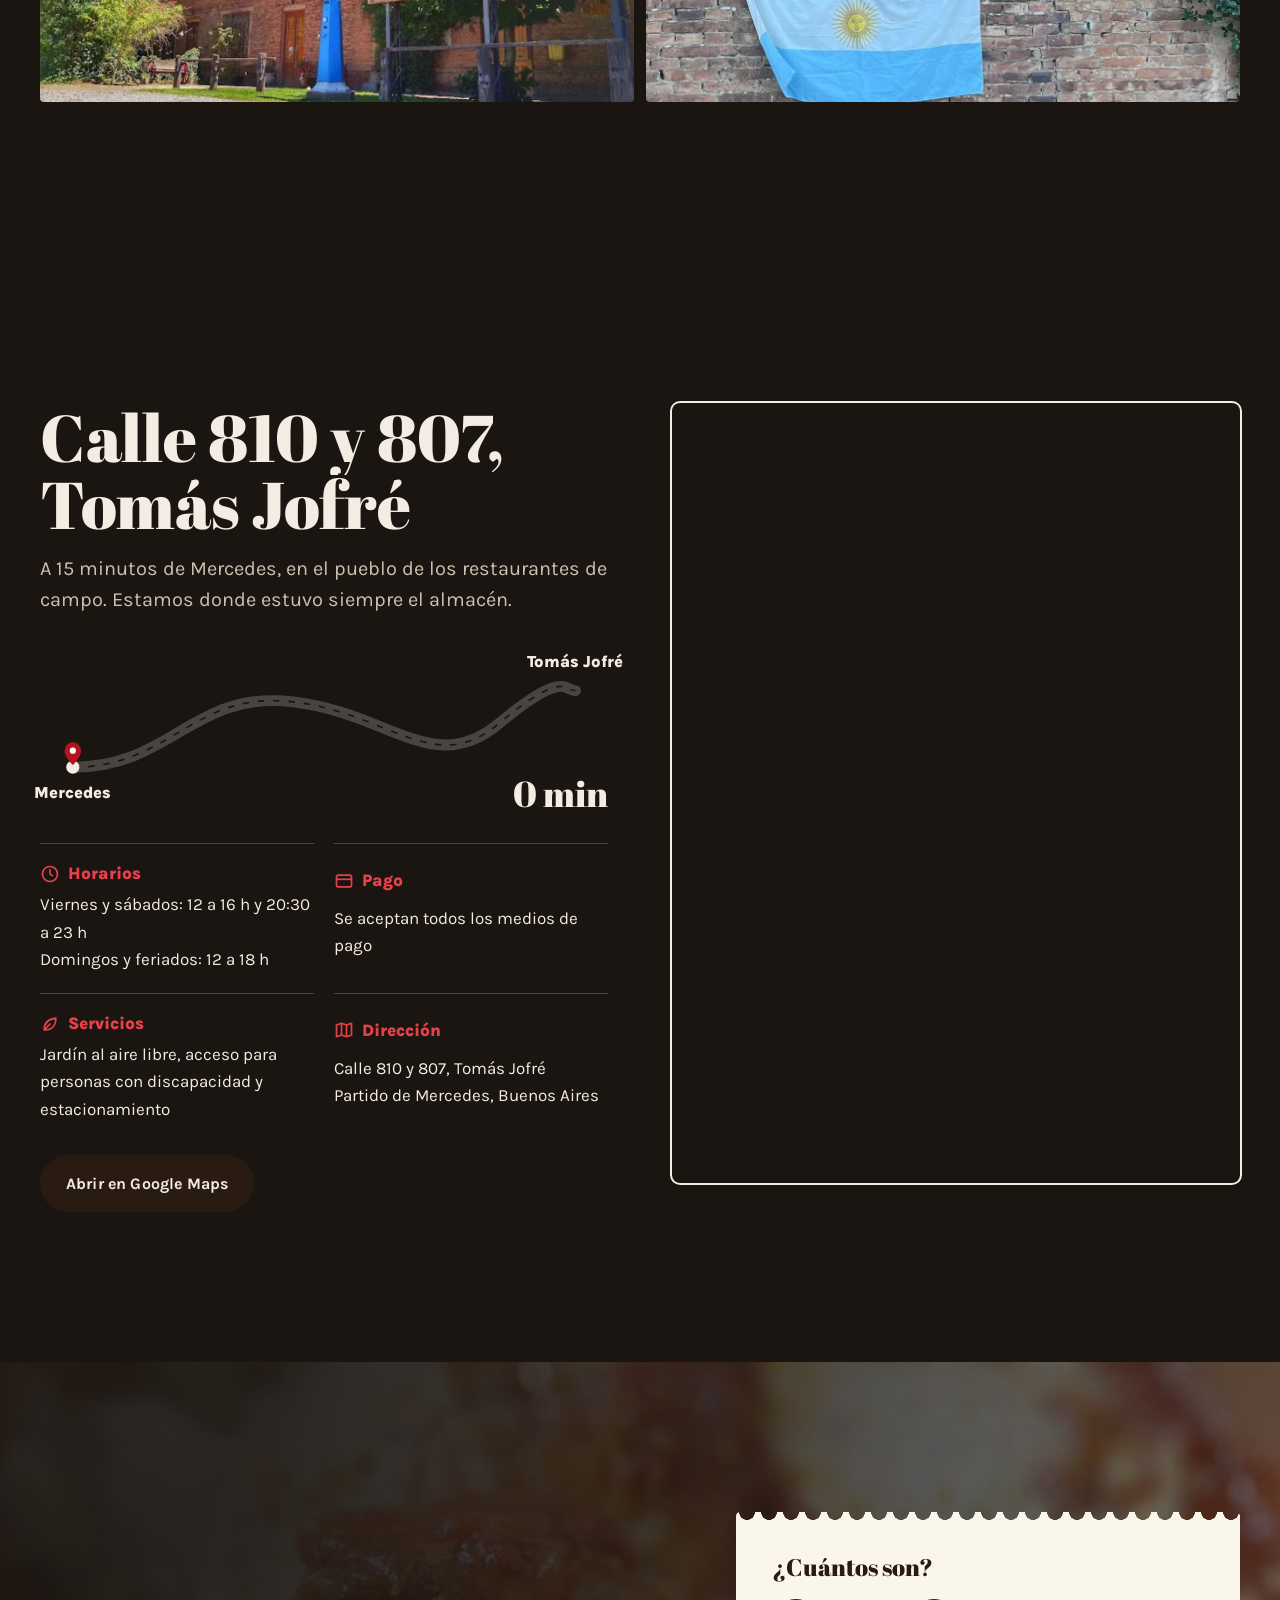
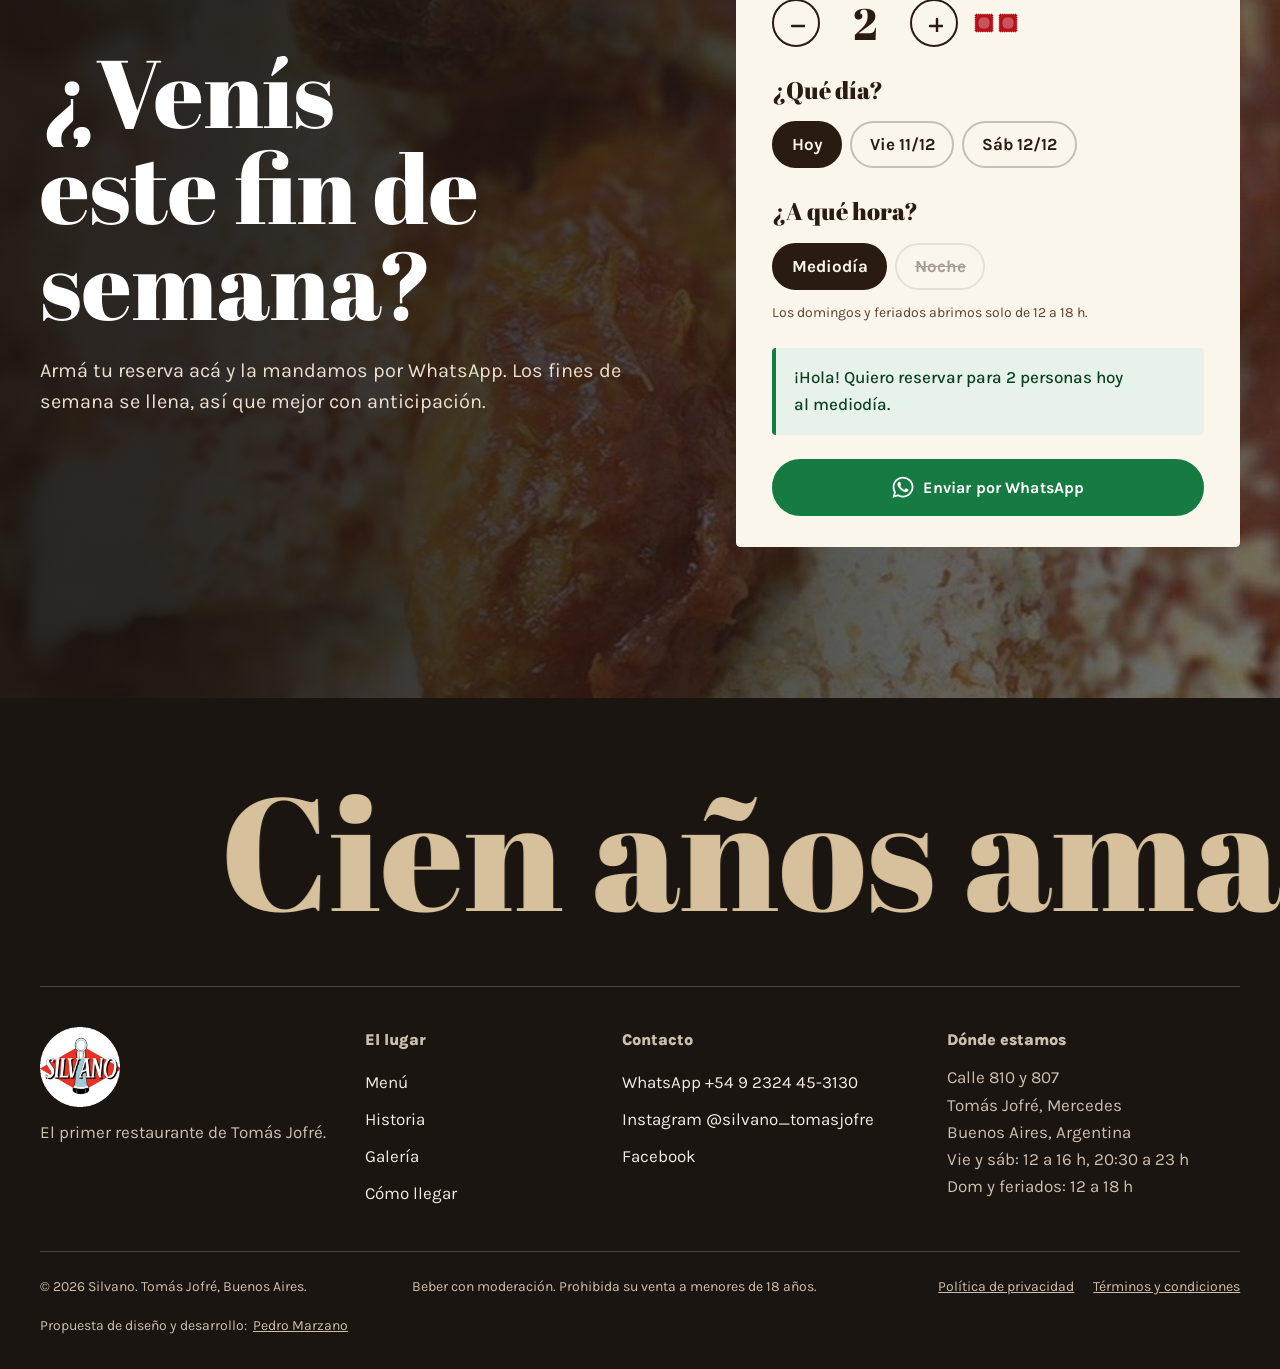
==== commit e4ca606a: "Rediseño completo: identidad del almacén y scroll interactivo Nueva identidad visual tomada del luga" ====
--- a/index.html
+++ b/index.html
@@ -3,730 +3,469 @@
 <head>
   <meta charset="utf-8">
   <meta name="viewport" content="width=device-width, initial-scale=1">
-  <meta name="theme-color" content="#F7F3EE">
-
-  <!-- ============================ SEO ============================ -->
+  <meta name="theme-color" content="#B5121B">
   <title>Silvano | Restaurante de campo en Tomás Jofré desde 1924</title>
   <meta name="description" content="El primer restaurante de Tomás Jofré. Cuatro generaciones amasando los raviolones de la receta original de 1924. Entrada, pastas y bebida libres. Reservá por WhatsApp.">
   <meta name="author" content="Restaurante Silvano">
+  <!-- En *.vercel.app la indexación se bloquea por cabecera (vercel.json) -->
   <meta name="robots" content="index, follow">
   <!-- REEMPLAZAR: dominio final del sitio en canonical y en todas las URLs absolutas -->
   <link rel="canonical" href="https://silvano.com.ar/">
-
-  <!-- Open Graph -->
   <meta property="og:type" content="restaurant">
   <meta property="og:locale" content="es_AR">
   <meta property="og:site_name" content="Silvano">
   <meta property="og:title" content="Silvano | Restaurante de campo en Tomás Jofré desde 1924">
   <meta property="og:description" content="Cuatro generaciones amasando la misma receta. 1.800 raviolones por día, uno por uno. Reservá por WhatsApp.">
   <meta property="og:url" content="https://silvano.com.ar/">
-  <!-- REEMPLAZAR: og-image.jpg (1200x630) -->
   <meta property="og:image" content="https://silvano.com.ar/assets/img/og-image.jpg">
   <meta property="og:image:width" content="1200">
   <meta property="og:image:height" content="630">
   <meta property="og:image:alt" content="Raviolones caseros de Silvano servidos en la mesa">
-
-  <!-- Twitter -->
   <meta name="twitter:card" content="summary_large_image">
   <meta name="twitter:title" content="Silvano | Restaurante de campo en Tomás Jofré desde 1924">
   <meta name="twitter:description" content="Cuatro generaciones amasando la misma receta. Reservá por WhatsApp.">
   <meta name="twitter:image" content="https://silvano.com.ar/assets/img/og-image.jpg">
-
-  <!-- Generados a partir del logo real (recorte circular de la foto de perfil) -->
-  <link rel="icon" href="assets/img/favicon-64.png" type="image/png" sizes="64x64">
+  <link rel="icon" href="assets/img/favicon-64.png" sizes="64x64">
   <link rel="apple-touch-icon" href="assets/img/apple-touch-icon.png">
-
-  <!-- ======================= Tipografías ========================= -->
   <link rel="preconnect" href="https://fonts.googleapis.com">
   <link rel="preconnect" href="https://fonts.gstatic.com" crossorigin>
-  <link rel="stylesheet" href="https://fonts.googleapis.com/css2?family=Playfair+Display:ital,wght@0,500;0,600;0,700;1,500&amp;family=Inter:wght@300;400;500;600&amp;display=swap">
-
-  <!-- ========================== Estilos ========================== -->
+  <link rel="stylesheet" href="https://fonts.googleapis.com/css2?family=Abril+Fatface&family=Karla:ital,wght@0,400;0,500;0,700;0,800;1,400&display=swap">
   <link rel="stylesheet" href="styles.css">
-
-  <!-- Precarga del poster del hero: primer pixel que ve el usuario -->
-  <link rel="preload" as="image" href="assets/img/hero-poster.jpg" fetchpriority="high">
-
-  <!-- ===================== schema.org Restaurant ================== -->
+  <script>document.documentElement.classList.add('js');</script>
   <script type="application/ld+json">
   {
     "@context": "https://schema.org",
     "@type": "Restaurant",
-    "@id": "https://silvano.com.ar/#restaurant",
     "name": "Silvano",
-    "alternateName": "Restaurante Silvano - Tomás Jofré",
-    "description": "El primer restaurante de Tomás Jofré. Desde 1924, cuatro generaciones amasando a mano los raviolones de la receta original.",
-    "url": "https://silvano.com.ar/",
+    "foundingDate": "1924-08-01",
+    "servesCuisine": ["Pastas caseras", "Cocina de campo"],
+    "priceRange": "$40.000 - $50.000",
     "telephone": "+5492324453130",
-    "image": ["https://silvano.com.ar/assets/img/og-image.jpg"],
-    "servesCuisine": ["Italiana", "Argentina", "Pastas caseras"],
-    "priceRange": "$$",
-    "currenciesAccepted": "ARS",
-    "foundingDate": "1924-08-01",
     "address": {
       "@type": "PostalAddress",
       "streetAddress": "Calle 810 y 807",
       "addressLocality": "Tomás Jofré",
       "addressRegion": "Buenos Aires",
-      "postalCode": "6600",
       "addressCountry": "AR"
     },
-    "geo": {
-      "@type": "GeoCoordinates",
-      "latitude": -34.6319,
-      "longitude": -59.3236
-    },
-    "hasMap": "https://www.google.com/maps?q=Restaurante+Silvano+Tom%C3%A1s+Jofr%C3%A9",
     "openingHoursSpecification": [
       { "@type": "OpeningHoursSpecification", "dayOfWeek": ["Friday", "Saturday"], "opens": "12:00", "closes": "16:00" },
       { "@type": "OpeningHoursSpecification", "dayOfWeek": ["Friday", "Saturday"], "opens": "20:30", "closes": "23:00" },
-      { "@type": "OpeningHoursSpecification", "dayOfWeek": ["Sunday", "PublicHolidays"], "opens": "12:00", "closes": "18:00" }
-    ],
-    "acceptsReservations": "https://wa.me/5492324453130",
-    "publicAccess": true,
-    "amenityFeature": [
-      { "@type": "LocationFeatureSpecification", "name": "Jardín al aire libre", "value": true },
-      { "@type": "LocationFeatureSpecification", "name": "Acceso para personas con discapacidad", "value": true },
-      { "@type": "LocationFeatureSpecification", "name": "Estacionamiento", "value": true }
-    ],
-    "aggregateRating": {
-      "@type": "AggregateRating",
-      "ratingValue": "4.8",
-      "bestRating": "5",
-      "reviewCount": "2000"
-    },
-    "sameAs": [
-      "https://www.instagram.com/silvano_tomasjofre/",
-      "https://www.facebook.com/"
+      { "@type": "OpeningHoursSpecification", "dayOfWeek": "Sunday", "opens": "12:00", "closes": "18:00" }
     ]
   }
   </script>
 </head>
-
-<body id="top">
-  <!-- Saltar al contenido: primer tab stop, requisito de accesibilidad -->
-  <a class="skip-link" href="#main">Saltar al contenido principal</a>
-
-  <!-- Cursor custom (solo desktop con puntero fino; lo activa main.js) -->
-  <div class="cursor" aria-hidden="true">
-    <span class="cursor__dot"></span>
-    <span class="cursor__ring"></span>
-  </div>
-
-  <!-- ============================================================= -->
-  <!-- 1. HEADER                                                     -->
-  <!-- ============================================================= -->
-  <header class="header" data-header>
-    <div class="header__inner">
-      <a class="logo" href="#top" aria-label="Silvano, desde 1924. Ir al inicio">
-        <img class="logo__mark" src="assets/img/logo-silvano.png"
-             alt="" width="256" height="256" fetchpriority="high" decoding="async">
-        <span class="logo__name">Silvano</span>
-        <span class="logo__sep" aria-hidden="true">·</span>
-        <span class="logo__since">Desde 1924</span>
+<body data-theme="night">
+
+<!-- Íconos reutilizables -->
+<svg width="0" height="0" style="position:absolute" aria-hidden="true" focusable="false">
+  <symbol id="i-ravioli" viewBox="0 0 40 40">
+    <path d="M3.0 3.0 L5.1 0.8 L7.2 3.0 L9.4 0.8 L11.5 3.0 L13.6 0.8 L15.8 3.0 L17.9 0.8 L20.0 3.0 L22.1 0.8 L24.2 3.0 L26.4 0.8 L28.5 3.0 L30.6 0.8 L32.8 3.0 L34.9 0.8 L37.0 3.0 L39.2 5.1 L37.0 7.2 L39.2 9.4 L37.0 11.5 L39.2 13.6 L37.0 15.8 L39.2 17.9 L37.0 20.0 L39.2 22.1 L37.0 24.2 L39.2 26.4 L37.0 28.5 L39.2 30.6 L37.0 32.8 L39.2 34.9 L37.0 37.0 L34.9 39.2 L32.8 37.0 L30.6 39.2 L28.5 37.0 L26.4 39.2 L24.2 37.0 L22.1 39.2 L20.0 37.0 L17.9 39.2 L15.8 37.0 L13.6 39.2 L11.5 37.0 L9.4 39.2 L7.2 37.0 L5.1 39.2 L3.0 37.0 L0.8 34.9 L3.0 32.8 L0.8 30.6 L3.0 28.5 L0.8 26.4 L3.0 24.2 L0.8 22.1 L3.0 20.0 L0.8 17.9 L3.0 15.8 L0.8 13.6 L3.0 11.5 L0.8 9.4 L3.0 7.2 L0.8 5.1Z" fill="currentColor"/>
+    <rect x="9" y="9" width="22" height="22" rx="9" fill="#fff" opacity=".28"/>
+  </symbol>
+  <symbol id="i-whatsapp" viewBox="0 0 24 24">
+    <path fill="currentColor" d="M17.47 14.38c-.3-.15-1.76-.87-2.03-.97-.27-.1-.47-.15-.67.15-.2.3-.77.97-.94 1.17-.17.2-.35.22-.65.07-.3-.15-1.26-.46-2.4-1.48-.89-.79-1.49-1.77-1.66-2.07-.17-.3-.02-.46.13-.61.14-.13.3-.35.45-.52.15-.17.2-.3.3-.5.1-.2.05-.37-.02-.52-.08-.15-.67-1.61-.92-2.21-.24-.58-.49-.5-.67-.51h-.57c-.2 0-.52.07-.8.37-.27.3-1.04 1.02-1.04 2.48s1.07 2.88 1.21 3.08c.15.2 2.1 3.2 5.08 4.49.71.31 1.26.49 1.69.63.71.22 1.36.19 1.87.12.57-.09 1.76-.72 2-1.41.25-.7.25-1.29.17-1.41-.07-.13-.27-.2-.57-.35M12.05 21.5h-.01a9.4 9.4 0 0 1-4.8-1.32l-.34-.2-3.57.94.95-3.48-.22-.36a9.4 9.4 0 0 1-1.44-5.01c0-5.2 4.24-9.43 9.44-9.43a9.38 9.38 0 0 1 9.43 9.44c0 5.2-4.24 9.43-9.44 9.43m8.03-17.46A11.27 11.27 0 0 0 12.05.7C5.8.7.7 5.8.7 12.05c0 2 .52 3.95 1.52 5.67L.6 23.6l6.02-1.58a11.3 11.3 0 0 0 5.43 1.38h.01c6.25 0 11.34-5.09 11.35-11.35 0-3.03-1.18-5.88-3.33-8.02"/>
+  </symbol>
+  <symbol id="i-arrow" viewBox="0 0 24 24"><path d="M5 12h14M13 6l6 6-6 6" fill="none" stroke="currentColor" stroke-width="2" stroke-linecap="round" stroke-linejoin="round"/></symbol>
+  <symbol id="i-pin" viewBox="0 0 24 24"><path d="M12 22s7-6.2 7-12a7 7 0 1 0-14 0c0 5.8 7 12 7 12z" fill="currentColor"/><circle cx="12" cy="10" r="2.6" fill="#fff"/></symbol>
+  <symbol id="i-close" viewBox="0 0 24 24"><path d="M6 6l12 12M18 6L6 18" fill="none" stroke="currentColor" stroke-width="2" stroke-linecap="round"/></symbol>
+  <symbol id="i-clock" viewBox="0 0 24 24"><circle cx="12" cy="12" r="9" fill="none" stroke="currentColor" stroke-width="2"/><path d="M12 7v5l3 2" fill="none" stroke="currentColor" stroke-width="2" stroke-linecap="round"/></symbol>
+  <symbol id="i-card" viewBox="0 0 24 24"><rect x="3" y="5" width="18" height="14" rx="2" fill="none" stroke="currentColor" stroke-width="2"/><path d="M3 10h18" stroke="currentColor" stroke-width="2"/></symbol>
+  <symbol id="i-leaf" viewBox="0 0 24 24"><path d="M5 19c0-8 5-13 14-14 0 9-5 14-13 14M5 19l7-7" fill="none" stroke="currentColor" stroke-width="2" stroke-linecap="round" stroke-linejoin="round"/></symbol>
+  <symbol id="i-map" viewBox="0 0 24 24"><path d="M9 4 3 6v14l6-2 6 2 6-2V4l-6 2-6-2zM9 4v14M15 6v14" fill="none" stroke="currentColor" stroke-width="2" stroke-linejoin="round"/></symbol>
+</svg>
+
+<a class="skip" href="#main">Saltar al contenido principal</a>
+
+<!-- Barra de progreso de lectura -->
+<div class="progress" aria-hidden="true"><span data-progress></span></div>
+
+<!-- ============================ HEADER ============================ -->
+<header class="header" data-header>
+  <a class="brand" href="#top" aria-label="Silvano, desde 1924. Ir al inicio">
+    <img src="assets/img/logo-silvano.png" alt="" width="256" height="256">
+    <span class="brand__name">Silvano</span>
+  </a>
+  <nav class="nav" id="nav" aria-label="Navegación principal">
+    <a href="#menu">Menú</a>
+    <a href="#historia">Historia</a>
+    <a href="#galeria">Galería</a>
+    <a href="#llegar">Cómo llegar</a>
+  </nav>
+  <p class="status" data-status aria-live="polite"><span class="status__dot"></span><span data-status-text>Viernes a domingo</span></p>
+  <a class="btn btn--red btn--sm header__cta" href="#reservar" data-magnetic>Reservar</a>
+  <button class="burger" type="button" aria-expanded="false" aria-controls="nav" aria-label="Abrir menú de navegación" data-burger>
+    <span></span><span></span>
+  </button>
+</header>
+
+<main id="main">
+
+<!-- ============================ HERO ============================ -->
+<section class="hero" id="top" aria-labelledby="hero-title" data-hero>
+  <div class="hero__media" data-hero-media>
+    <video class="hero__video" data-hero-video poster="assets/img/hero-poster.jpg" muted loop playsinline autoplay preload="metadata" aria-hidden="true" tabindex="-1">
+      <source src="assets/video/hero-silvano.mp4" type="video/mp4">
+    </video>
+    <div class="hero__shade"></div>
+  </div>
+
+  <div class="hero__inner">
+    <div class="sign" data-sign aria-hidden="true">
+      <svg viewBox="0 0 300 300" class="sign__ring">
+        <defs><path id="ring-top" d="M40 150a110 110 0 0 1 220 0"/><path id="ring-bottom" d="M28 150a122 122 0 0 0 244 0"/></defs>
+        <text><textPath href="#ring-top" startOffset="50%" text-anchor="middle">Restaurante</textPath></text>
+        <text><textPath href="#ring-bottom" startOffset="50%" text-anchor="middle">1º de agosto de 1924</textPath></text>
+      </svg>
+      <span class="sign__word">Silvano</span>
+    </div>
+    <h1 class="hero__title" id="hero-title" data-split>Desde 1924, los raviolones de Tomás Jofré</h1>
+    <p class="hero__lead" data-hero-fade>Cuatro generaciones amasando la misma receta.</p>
+    <div class="hero__actions" data-hero-fade>
+      <a class="btn btn--red" href="#reservar" data-magnetic><svg width="20" height="20" aria-hidden="true"><use href="#i-whatsapp"/></svg>Reservar por WhatsApp</a>
+      <a class="btn btn--ghost" href="#historia" data-magnetic>Conocé nuestra historia</a>
+    </div>
+  </div>
+
+  <div class="hero__scroll" data-hero-fade aria-hidden="true">
+    <span>Bajá despacio</span>
+    <i></i>
+  </div>
+</section>
+
+<!-- Marquesina que reacciona a la velocidad del scroll -->
+<div class="marquee" aria-hidden="true" data-marquee>
+  <div class="marquee__track" data-marquee-track>
+    <span>Tomás Jofré</span><svg><use href="#i-ravioli"/></svg>
+    <span>Desde 1924</span><svg><use href="#i-ravioli"/></svg>
+    <span>Ramos generales</span><svg><use href="#i-ravioli"/></svg>
+    <span>Pastas amasadas a mano</span><svg><use href="#i-ravioli"/></svg>
+    <span>Cuarta generación</span><svg><use href="#i-ravioli"/></svg>
+  </div>
+</div>
+
+<!-- ============================ MENÚ ============================ -->
+<section class="menu" id="menu" aria-labelledby="menu-title" data-theme-section="kraft">
+  <div class="menu__pin" data-menu-pin>
+    <header class="menu__head">
+      <h2 id="menu-title" class="h2">Menú libre, en cuatro pasos</h2>
+      <p class="menu__note">Entrada, pastas y bebida libres. Un postre por persona.<span class="menu__fine">Precio final por persona, en pesos. Puede variar: confirmalo al reservar.</span></p>
+      <p class="price"><span>Por persona</span><strong>$40.000 a $50.000</strong></p>
+    </header>
+
+    <div class="menu__viewport" data-menu-viewport tabindex="0" role="group" aria-label="Pasos del menú. Deslizá o usá las flechas.">
+      <ol class="menu__track" data-menu-track>
+        <li class="dish">
+          <figure class="dish__img"><img src="assets/img/menu-01-entrada.jpg" alt="Fuente con salame, jamón crudo y bastones de queso, con pan casero al lado" width="1200" height="1500" decoding="async"></figure>
+          <div class="dish__body">
+            <span class="dish__num" aria-hidden="true">1</span>
+            <p class="dish__step">Entrada</p>
+            <h3>Picada de campo</h3>
+            <p>Salame, jamón crudo, queso y galleta.</p>
+          </div>
+        </li>
+        <li class="dish">
+          <figure class="dish__img"><img src="assets/img/menu-02-pastas.jpg" alt="Raviolones con estofado de pollo y abundante queso rallado, en cazuela de barro" width="1200" height="1500" decoding="async"></figure>
+          <div class="dish__body">
+            <span class="dish__num" aria-hidden="true">2</span>
+            <p class="dish__step">Pastas</p>
+            <h3>Raviolones o tallarines</h3>
+            <p>Raviolones de verdura y carne, o tallarines caseros. Con estofado de pollo, oliva o manteca.</p>
+            <p class="dish__aside">Opción vegetariana: raviolones de ricota y nuez.</p>
+          </div>
+        </li>
+        <li class="dish">
+          <figure class="dish__img"><img src="assets/img/menu-03-postre.jpg" alt="Zabaglione servido en copa, espolvoreado con cacao y con una vainilla" width="1200" height="1500" decoding="async"></figure>
+          <div class="dish__body">
+            <span class="dish__num" aria-hidden="true">3</span>
+            <p class="dish__step">Postre</p>
+            <h3>De los de antes</h3>
+            <p>Flan casero, helados y frutas en almíbar.</p>
+            <p class="dish__aside">En la foto: zabaglione, el sambayón de la casa.</p>
+          </div>
+        </li>
+        <li class="dish">
+          <figure class="dish__img"><img src="assets/img/menu-04-bebida.jpg" alt="Botellas de gaseosa y de agua mineral sobre la mesa de madera, con un vaso con hielo y limón" width="900" height="1125" decoding="async"></figure>
+          <div class="dish__body">
+            <span class="dish__num" aria-hidden="true">4</span>
+            <p class="dish__step">Bebidas</p>
+            <h3>De la casa</h3>
+            <p>Gaseosas, vino de la casa, soda y agua.</p>
+            <p class="dish__aside">Beber con moderación. Prohibida su venta a menores de 18 años.</p>
+          </div>
+        </li>
+      </ol>
+    </div>
+
+    <!-- La "ruedita" de cortar ravioles marca el avance -->
+    <div class="cutter" aria-hidden="true">
+      <svg class="cutter__line" viewBox="0 0 1000 8" preserveAspectRatio="none"><path data-cutter-path d=""/></svg>
+      <svg class="cutter__wheel" data-cutter-wheel viewBox="0 0 40 40">
+        <circle cx="20" cy="20" r="17" fill="none" stroke="currentColor" stroke-width="3" stroke-dasharray="3 2.4"/>
+        <circle cx="20" cy="20" r="11" fill="currentColor" opacity=".18"/>
+        <circle cx="20" cy="20" r="3.5" fill="currentColor"/>
+        <path d="M20 9v22M9 20h22" stroke="currentColor" stroke-width="1.6"/>
+      </svg>
+    </div>
+    <p class="menu__hint" aria-hidden="true">Deslizá para ver los cuatro pasos</p>
+  </div>
+</section>
+
+<!-- ============================ RESEÑAS ============================ -->
+<section class="reviews" aria-labelledby="resenas-title" data-theme-section="paper">
+  <div class="wrap">
+    <h2 id="resenas-title" class="reviews__quote" data-fill-text>“Los mejores ravioles del mundo”</h2>
+    <p class="reviews__source">Así nos llamaron <em>La Nación</em> y <em>Revista Lugares</em>.</p>
+
+    <dl class="stats">
+      <div class="stat"><dt>en Restaurant Guru</dt><dd><span data-count="4.8" data-decimals="1">4,8</span><svg class="stars" viewBox="0 0 100 20" aria-hidden="true"><g fill="currentColor"><path id="st" d="M10 1.5l2.6 5.6 6 .7-4.5 4.1 1.2 6L10 15l-5.3 2.9 1.2-6L1.4 7.8l6-.7z"/><use href="#st" x="20"/><use href="#st" x="40"/><use href="#st" x="60"/><use href="#st" x="80"/></g></svg></dd></div>
+      <div class="stat"><dt>opiniones de comensales</dt><dd>+<span data-count="2000" data-sep>2.000</span></dd></div>
+      <div class="stat"><dt>años en el mismo lugar</dt><dd><span data-count="100">100</span></dd></div>
+    </dl>
+
+    <div class="notes" data-notes role="region" aria-roledescription="carrusel" aria-label="Opiniones de comensales">
+      <ul class="notes__track" data-notes-track>
+        <li class="note"><blockquote><p>Excelente todo. Segunda vez que voy cuando estoy paseando por Buenos Aires, y la verdad, son deliciosas sus pastas, la atención, la amabilidad. No pueden no ir a Silvano todo el que ande por Buenos Aires.</p><footer>Erica</footer></blockquote></li>
+        <li class="note"><blockquote><p>Ideal para quienes buscan una comida reconfortante, con sabor a hogar, y sentirse en el comedor de una gran casa. Porciones abundantes. Hacete lugar para los postres: son riquísimos.</p><footer>Luna</footer></blockquote></li>
+        <li class="note"><blockquote><p>Los raviolones de verdura y carne, sublimes con estofado de pollo. Ni hablar de la tabla de crudo, salame y queso. Para terminar, un monumental flan casero mixto. Volvería sin duda.</p><footer>Volare</footer></blockquote></li>
+        <li class="note"><blockquote><p>Lo visito desde hace 30 años y siempre igual de rico: mismo menú, misma calidad. Si van por primera vez a Tomás Jofré, arranquen por acá. Este es el clásico original.</p><footer>Matías</footer></blockquote></li>
+      </ul>
+      <div class="notes__controls">
+        <button class="round" type="button" data-notes-prev aria-label="Opinión anterior"><svg width="20" height="20" style="transform:scaleX(-1)"><use href="#i-arrow"/></svg></button>
+        <div class="notes__dots" data-notes-dots></div>
+        <button class="round" type="button" data-notes-next aria-label="Opinión siguiente"><svg width="20" height="20"><use href="#i-arrow"/></svg></button>
+      </div>
+    </div>
+  </div>
+</section>
+
+<!-- ============================ 1.800 RAVIOLONES ============================ -->
+<section class="counter" aria-labelledby="contador-title" data-theme-section="granite" data-counter-section>
+  <canvas class="flour" data-flour aria-hidden="true"></canvas>
+  <div class="wrap counter__grid">
+    <div class="counter__text">
+      <p class="counter__big" aria-hidden="true"><span data-ravioli-count>0</span></p>
+      <h2 id="contador-title" class="h2"><span class="sr-only">1.800 </span>raviolones por día, uno por uno</h2>
+      <p class="lead">Hechos a mano con la misma receta de Enriqueta. Sin máquina que los cierre y sin atajos: harina, huevo, relleno y paciencia.</p>
+      <p class="counter__tip">Pasá el dedo o el mouse por la mesada para cerrar algunos vos.</p>
+    </div>
+    <div class="board" data-board aria-hidden="true"></div>
+  </div>
+</section>
+
+<!-- ============================ HISTORIA ============================ -->
+<section class="story" id="historia" aria-labelledby="historia-title" data-theme-section="brick">
+  <div class="story__bg" aria-hidden="true"><img src="assets/img/historia-fondo.jpg" alt="" width="1440" height="960" loading="lazy" decoding="async" data-story-bg></div>
+  <div class="wrap story__grid">
+    <div class="story__aside">
+      <h2 id="historia-title" class="h2">Cien años en la misma esquina</h2>
+      <!-- Surtidor de 1934: sus ruedas marcan el año -->
+      <div class="pump" aria-hidden="true">
+        <div class="pump__globe">YPF</div>
+        <div class="pump__body">
+          <div class="pump__window" data-odometer>
+            <span class="wheel"><span class="wheel__strip">0123456789</span></span>
+            <span class="wheel"><span class="wheel__strip">0123456789</span></span>
+            <span class="wheel"><span class="wheel__strip">0123456789</span></span>
+            <span class="wheel"><span class="wheel__strip">0123456789</span></span>
+          </div>
+          <p class="pump__label" data-odometer-label>Año</p>
+        </div>
+        <div class="pump__base"></div>
+      </div>
+    </div>
+
+    <ol class="timeline" data-timeline>
+      <li class="timeline__rail" aria-hidden="true"><span data-rail-fill></span></li>
+      <li class="event" data-year="1905">
+        <p class="event__year">1905</p>
+        <h3>El abuelo llega de Italia</h3>
+        <p>Cruza el Atlántico y entra a trabajar en la hacienda del Dr. Tomás Jofré.</p>
+      </li>
+      <li class="event" data-year="1924">
+        <p class="event__year">1924</p>
+        <h3>Abre el almacén</h3>
+        <p>El 1 de agosto, Domingo Pedro Silvano abre el ramos generales. Enriqueta Gatti crea la receta de los raviolones.</p>
+      </li>
+      <li class="event" data-year="1934">
+        <p class="event__year">1934</p>
+        <h3>Llega el surtidor YPF</h3>
+        <p>Se instala en la puerta. Todavía está ahí, igual que el primer día.</p>
+      </li>
+      <li class="event" data-year="1963">
+        <p class="event__year">1963</p>
+        <h3>Nace el restaurante</h3>
+        <p>Deja de pasar el tren y el mostrador empieza a servir fiambres y pastas.</p>
+      </li>
+      <li class="event" data-year="hoy">
+        <p class="event__year">Hoy</p>
+        <h3>La cuarta generación</h3>
+        <p>Gerardo amasa con la receta original. Y “Minino” recibe a cada comensal.</p>
+      </li>
+    </ol>
+  </div>
+  <p class="story__coda wrap">El primer restaurante de Tomás Jofré.</p>
+</section>
+
+<!-- ============================ GALERÍA ============================ -->
+<section class="gallery" id="galeria" aria-labelledby="galeria-title" data-theme-section="kraft">
+  <div class="wrap">
+    <div class="gallery__head">
+      <h2 id="galeria-title" class="h2">Pasá y mirá</h2>
+      <div class="chips" role="group" aria-label="Filtrar galería por categoría" data-filters>
+        <button type="button" class="chip" data-filter="all" aria-pressed="true">Todo</button>
+        <button type="button" class="chip" data-filter="pastas" aria-pressed="false">Pastas</button>
+        <button type="button" class="chip" data-filter="jardin" aria-pressed="false">Jardín</button>
+        <button type="button" class="chip" data-filter="historia" aria-pressed="false">Historia</button>
+      </div>
+    </div>
+
+    <ul class="grid" data-gallery>
+      <li class="tile tile--big" data-cat="pastas"><button type="button" data-caption="Raviolones recién cerrados sobre la mesada, todavía con harina"><img src="assets/img/galeria-pastas-03.jpg" alt="Fila de raviolones recién cerrados a mano sobre la mesada de granito enharinada" width="1280" height="781" loading="lazy" decoding="async"></button></li>
+      <li class="tile" data-cat="pastas"><button type="button" data-caption="Raviolones con oliva y queso"><img src="assets/img/galeria-pastas-01.jpg" alt="Raviolones con aceite de oliva y queso rallado en cazuela de barro" width="1200" height="1200" loading="lazy" decoding="async"></button></li>
+      <li class="tile tile--tall" data-cat="pastas"><button type="button" data-caption="Tallarines con manteca y queso"><img src="assets/img/galeria-pastas-02.jpg" alt="Tallarines caseros con manteca y queso rallado en cazuela de barro" width="1200" height="1600" loading="lazy" decoding="async"></button></li>
+      <li class="tile" data-cat="pastas"><button type="button" data-caption="El preferido: raviolones con estofado de pollo"><img src="assets/img/galeria-pastas-04.jpg" alt="Raviolones con estofado de pollo, presas doradas y queso rallado" width="1200" height="1200" loading="lazy" decoding="async"></button></li>
+      <li class="tile tile--wide" data-cat="historia"><button type="button" data-caption="La entrada, con el cartel de 1924 y el surtidor de 1934"><img src="assets/img/galeria-historia-02.jpg" alt="Fachada de ladrillo de Silvano con el cartel rojo del 1 de agosto de 1924 y el surtidor celeste en la entrada" width="1360" height="850" loading="lazy" decoding="async"></button></li>
+      <li class="tile tile--wide" data-cat="jardin"><button type="button" data-caption="Los cien años, en la pared del patio"><img src="assets/img/galeria-jardin-01.jpg" alt="Cartel de 100 años y una bandera argentina sobre la pared de ladrillo del patio, con un banco de madera debajo" width="1200" height="1200" loading="lazy" decoding="async"></button></li>
+    </ul>
+  </div>
+</section>
+
+<!-- ============================ CÓMO LLEGAR ============================ -->
+<section class="visit" id="llegar" aria-labelledby="llegar-title" data-theme-section="paper">
+  <div class="wrap visit__grid">
+    <div class="visit__info">
+      <h2 id="llegar-title" class="h2">Calle 810 y 807, Tomás Jofré</h2>
+      <p class="lead">A 15 minutos de Mercedes, en el pueblo de los restaurantes de campo. Estamos donde estuvo siempre el almacén.</p>
+
+      <!-- Ruta Mercedes → Tomás Jofré que se dibuja con el scroll -->
+      <div class="route" aria-hidden="true">
+        <svg viewBox="0 0 520 150" data-route>
+          <path class="route__road" d="M30 110 C 120 110, 140 40, 230 50 S 360 120, 420 70 S 480 40, 490 40"/>
+          <path class="route__draw" data-route-path d="M30 110 C 120 110, 140 40, 230 50 S 360 120, 420 70 S 480 40, 490 40"/>
+          <circle cx="30" cy="110" r="6" class="route__start"/>
+          <text x="30" y="138" text-anchor="middle">Mercedes</text>
+          <text x="490" y="18" text-anchor="middle">Tomás Jofré</text>
+          <g data-route-pin><use href="#i-pin" x="-13" y="-26" width="26" height="26"/></g>
+        </svg>
+        <p class="route__time"><span data-route-min>0</span> min</p>
+      </div>
+
+      <dl class="facts">
+        <div class="fact"><dt><svg width="20" height="20"><use href="#i-clock"/></svg>Horarios</dt><dd>Viernes y sábados: 12 a 16 h y 20:30 a 23 h<br>Domingos y feriados: 12 a 18 h</dd></div>
+        <div class="fact"><dt><svg width="20" height="20"><use href="#i-card"/></svg>Pago</dt><dd>Se aceptan todos los medios de pago</dd></div>
+        <div class="fact"><dt><svg width="20" height="20"><use href="#i-leaf"/></svg>Servicios</dt><dd>Jardín al aire libre, acceso para personas con discapacidad y estacionamiento</dd></div>
+        <div class="fact"><dt><svg width="20" height="20"><use href="#i-map"/></svg>Dirección</dt><dd>Calle 810 y 807, Tomás Jofré<br>Partido de Mercedes, Buenos Aires</dd></div>
+      </dl>
+      <a class="btn btn--ink" href="https://www.google.com/maps/dir/?api=1&amp;destination=Restaurante+Silvano+Tom%C3%A1s+Jofr%C3%A9+Buenos+Aires" target="_blank" rel="noopener noreferrer" data-magnetic>Abrir en Google Maps</a>
+    </div>
+    <div class="visit__map">
+      <iframe title="Mapa de ubicación del Restaurante Silvano en Tomás Jofré" src="https://www.google.com/maps?q=Restaurante+Silvano,+Calle+810+y+807,+Tom%C3%A1s+Jofr%C3%A9,+Buenos+Aires&amp;output=embed" loading="lazy" referrerpolicy="no-referrer"></iframe>
+    </div>
+  </div>
+</section>
+
+<!-- ============================ RESERVA ============================ -->
+<section class="book" id="reservar" aria-labelledby="cta-title" data-theme-section="night">
+  <div class="book__bg" aria-hidden="true"><img src="assets/img/cta-bg.jpg" alt="" width="2000" height="1200" loading="lazy" decoding="async" data-book-bg></div>
+  <div class="wrap book__inner">
+    <div class="book__copy">
+      <h2 id="cta-title" class="book__title" data-split>¿Venís este fin de semana?</h2>
+      <p class="lead">Armá tu reserva acá y la mandamos por WhatsApp. Los fines de semana se llena, así que mejor con anticipación.</p>
+    </div>
+
+    <form class="ticket" data-booking novalidate>
+      <fieldset class="field">
+        <legend>¿Cuántos son?</legend>
+        <div class="stepper">
+          <button type="button" class="round" data-step="-1" aria-label="Una persona menos"><svg width="18" height="18"><path d="M5 12h14" stroke="currentColor" stroke-width="2.4" stroke-linecap="round"/></svg></button>
+          <output class="stepper__value" data-people aria-live="polite">2</output>
+          <button type="button" class="round" data-step="1" aria-label="Una persona más"><svg width="18" height="18"><path d="M5 12h14M12 5v14" stroke="currentColor" stroke-width="2.4" stroke-linecap="round"/></svg></button>
+          <span class="stepper__plates" data-plates aria-hidden="true"></span>
+        </div>
+      </fieldset>
+
+      <fieldset class="field">
+        <legend>¿Qué día?</legend>
+        <div class="chips chips--light" data-days></div>
+      </fieldset>
+
+      <fieldset class="field">
+        <legend>¿A qué hora?</legend>
+        <div class="chips chips--light" data-shifts>
+          <button type="button" class="chip" data-shift="al mediodía" aria-pressed="true">Mediodía</button>
+          <button type="button" class="chip" data-shift="a la noche" aria-pressed="false">Noche</button>
+        </div>
+        <p class="field__help" data-shift-help>Viernes y sábados hay noche, de 20:30 a 23 h.</p>
+      </fieldset>
+
+      <p class="ticket__preview" data-preview aria-live="polite"></p>
+      <a class="btn btn--wa btn--block" href="https://wa.me/5492324453130" target="_blank" rel="noopener noreferrer" data-wa-link data-magnetic>
+        <svg width="22" height="22" aria-hidden="true"><use href="#i-whatsapp"/></svg>Enviar por WhatsApp
       </a>
-
-      <nav class="nav" id="nav" aria-label="Navegación principal">
-        <ul class="nav__list">
-          <li><a class="nav__link" href="#menu">Menú</a></li>
-          <li><a class="nav__link" href="#historia">Historia</a></li>
-          <li><a class="nav__link" href="#galeria">Galería</a></li>
-          <li><a class="nav__link" href="#llegar">Cómo llegar</a></li>
-        </ul>
-        <a class="btn btn--primary btn--sm nav__cta"
-           href="https://wa.me/5492324453130?text=Hola!%20Quiero%20reservar%20para%20___%20personas%20el%20d%C3%ADa%20___"
-           target="_blank" rel="noopener noreferrer">Reservar</a>
+    </form>
+  </div>
+</section>
+
+</main>
+
+<!-- ============================ FOOTER ============================ -->
+<footer class="footer" data-theme-section="granite">
+  <div class="wrap">
+    <p class="footer__big" aria-hidden="true" data-footer-big>Cien años amasando a mano</p>
+    <div class="footer__cols">
+      <div>
+        <img src="assets/img/logo-silvano.png" alt="Logo de Silvano: el surtidor sobre un rombo rojo" width="96" height="96" loading="lazy">
+        <p>El primer restaurante de Tomás Jofré.</p>
+      </div>
+      <nav aria-label="Enlaces del sitio">
+        <h2>El lugar</h2>
+        <a href="#menu">Menú</a><a href="#historia">Historia</a><a href="#galeria">Galería</a><a href="#llegar">Cómo llegar</a>
       </nav>
-
-      <a class="btn btn--primary btn--sm header__cta" data-magnetic
-         href="https://wa.me/5492324453130?text=Hola!%20Quiero%20reservar%20para%20___%20personas%20el%20d%C3%ADa%20___"
-         target="_blank" rel="noopener noreferrer">Reservar</a>
-
-      <button class="nav-toggle" type="button" aria-expanded="false" aria-controls="nav" aria-label="Abrir menú de navegación">
-        <span class="nav-toggle__bar"></span>
-        <span class="nav-toggle__bar"></span>
-      </button>
-    </div>
-  </header>
-
-  <main id="main">
-    <!-- =========================================================== -->
-    <!-- 2. HERO CINEMATOGRÁFICO                                     -->
-    <!-- =========================================================== -->
-    <section class="hero" id="hero" aria-labelledby="hero-title">
-      <!-- Capa de video: zoom-out + parallax con scrub -->
-      <div class="hero__media" data-hero-media>
-        <!--
-          VIDEO DEL HERO: assets/video/hero-silvano.mp4
-          H.264, 1280x720 horizontal, 10 s, 3,3 MB, con faststart.
-          Si alguna vez se genera un .webm (pesa ~30% menos), agregarlo como
-          un <source> ANTES del mp4: el navegador usa el primero que puede.
-          Si el archivo faltara, se ve assets/img/hero-poster.jpg y el
-          zoom-out con scroll funciona igual.
-        -->
-        <video class="hero__video" data-hero-video
-               poster="assets/img/hero-poster.jpg"
-               muted loop playsinline preload="none"
-               aria-hidden="true" tabindex="-1">
-          <source src="assets/video/hero-silvano.mp4" type="video/mp4">
-        </video>
-        <div class="hero__overlay" aria-hidden="true"></div>
-        <div class="grain" aria-hidden="true"></div>
-      </div>
-
-      <div class="hero__content">
-        <p class="stamp" data-hero-fade>
-          <span class="stamp__line">Tomás Jofré</span>
-          <span class="stamp__big">Desde 1924</span>
-          <span class="stamp__line">Ramos generales</span>
-        </p>
-
-        <h1 class="hero__title js-split" id="hero-title">Desde 1924, los raviolones de Tomás Jofré</h1>
-
-        <p class="hero__subtitle" data-hero-fade>Cuatro generaciones amasando la misma receta.</p>
-
-        <div class="hero__actions" data-hero-fade>
-          <a class="btn btn--primary btn--lg" data-magnetic
-             href="https://wa.me/5492324453130?text=Hola!%20Quiero%20reservar%20para%20___%20personas%20el%20d%C3%ADa%20___"
-             target="_blank" rel="noopener noreferrer">
-            <svg class="btn__icon" viewBox="0 0 24 24" aria-hidden="true" focusable="false">
-              <path d="M12.04 2C6.58 2 2.13 6.45 2.13 11.91c0 1.75.46 3.46 1.32 4.97L2 22l5.25-1.38a9.9 9.9 0 0 0 4.79 1.22h.01c5.46 0 9.91-4.45 9.91-9.91C21.96 6.45 17.5 2 12.04 2Zm5.8 14.06c-.24.68-1.4 1.31-1.94 1.36-.54.05-1.04.24-3.5-.73-2.96-1.17-4.83-4.23-4.98-4.43-.15-.2-1.19-1.59-1.19-3.03 0-1.44.75-2.15 1.02-2.45.27-.29.59-.37.78-.37.19 0 .39 0 .56.01.18.01.42-.07.65.5.24.58.83 2.02.9 2.17.07.15.12.32.02.51-.1.2-.15.32-.29.49-.15.17-.31.39-.45.52-.15.15-.3.31-.13.6.17.29.76 1.26 1.63 2.04 1.12 1 2.06 1.31 2.35 1.46.29.15.46.12.63-.07.17-.2.73-.85.93-1.14.2-.29.39-.24.66-.15.27.1 1.71.81 2 .96.29.15.49.22.56.34.07.12.07.71-.17 1.39Z"/>
-            </svg>
-            Reservar por WhatsApp
-          </a>
-          <a class="btn btn--ghost btn--lg" data-magnetic href="#historia">Conocé nuestra historia</a>
-        </div>
-      </div>
-
-      <div class="hero__scroll" data-hero-fade aria-hidden="true">
-        <span class="hero__scroll-label">Scrolleá</span>
-        <span class="hero__scroll-line"></span>
-      </div>
-    </section>
-
-    <!-- =========================================================== -->
-    <!-- 3. MENÚ — scroll horizontal pinneado (carrusel en mobile)   -->
-    <!-- =========================================================== -->
-    <section class="menu" id="menu" aria-labelledby="menu-title" data-menu>
-      <div class="menu__pin" data-menu-pin>
-        <header class="menu__head container">
-          <p class="eyebrow">Menú libre</p>
-          <h2 class="menu__title js-split" id="menu-title">Cuatro pasos, uno detrás del otro</h2>
-        </header>
-
-        <div class="menu__viewport" data-menu-viewport role="group" tabindex="0" aria-label="Pasos del menú: usá las flechas o deslizá">
-          <ol class="menu__track" data-menu-track>
-
-            <li class="menu__card">
-              <div class="menu__media">
-                <!-- REEMPLAZAR: menu-01-entrada.jpg (1200x1500) -->
-                <img src="assets/img/menu-01-entrada.jpg"
-                     alt="Fuente con salame, jamón crudo y bastones de queso, con pan casero al lado"
-                     loading="lazy" decoding="async" width="1200" height="1500">
-                <span class="menu__num" aria-hidden="true">01</span>
-              </div>
-              <div class="menu__body">
-                <p class="menu__step">01 &middot; Entrada</p>
-                <h3 class="menu__card-title">Picada de campo</h3>
-                <p class="menu__desc">Salame, jamón crudo, queso y galleta.</p>
-              </div>
-            </li>
-
-            <li class="menu__card">
-              <div class="menu__media">
-                <!-- REEMPLAZAR: menu-02-pastas.jpg (1200x1500) -->
-                <img src="assets/img/menu-02-pastas.jpg"
-                     alt="Raviolones con estofado de pollo y abundante queso rallado, en cazuela de barro"
-                     loading="lazy" decoding="async" width="1200" height="1500">
-                <span class="menu__num" aria-hidden="true">02</span>
-              </div>
-              <div class="menu__body">
-                <p class="menu__step">02 &middot; Pastas</p>
-                <h3 class="menu__card-title">Raviolones o tallarines</h3>
-                <p class="menu__desc">Raviolones de verdura y carne, o tallarines caseros. Con estofado de pollo, oliva o manteca.</p>
-                <!-- A CONFIRMAR: la opción vegetariana no figura en el menú que publicaron en Instagram -->
-                <p class="menu__note">Opción vegetariana: raviolones de ricota y nuez.</p>
-              </div>
-            </li>
-
-            <li class="menu__card">
-              <div class="menu__media">
-                <!-- REEMPLAZAR: menu-03-postre.jpg (1200x1500) -->
-                <img src="assets/img/menu-03-postre.jpg"
-                     alt="Zabaglione servido en copa, espolvoreado con cacao y con una vainilla"
-                     loading="lazy" decoding="async" width="1200" height="1500">
-                <span class="menu__num" aria-hidden="true">03</span>
-              </div>
-              <div class="menu__body">
-                <p class="menu__step">03 &middot; Postre</p>
-                <h3 class="menu__card-title">De los de antes</h3>
-                <p class="menu__desc">Flan casero, helados y frutas en almíbar.</p>
-                <p class="menu__note">En la foto: zabaglione, el sambayón de la casa.</p>
-              </div>
-            </li>
-
-            <li class="menu__card">
-              <div class="menu__media">
-                <!-- REEMPLAZAR: menu-04-bebida.jpg (1200x1500) -->
-                <img src="assets/img/menu-04-bebida.jpg"
-                     alt="Botellas de gaseosa y de agua mineral sobre la mesa de madera, con un vaso con hielo y limón y un destapador antiguo"
-                     loading="lazy" decoding="async" width="900" height="1125">
-                <span class="menu__num" aria-hidden="true">04</span>
-              </div>
-              <div class="menu__body">
-                <p class="menu__step">04 &middot; Bebidas</p>
-                <h3 class="menu__card-title">De la casa</h3>
-                <p class="menu__desc">Gaseosas, vino de la casa, soda y agua.</p>
-              </div>
-            </li>
-
-          </ol>
-        </div>
-
-        <!-- Indicador de swipe, solo mobile -->
-        <p class="menu__swipe" aria-hidden="true">Deslizá para ver los cuatro pasos &rarr;</p>
-      </div>
-
-      <!-- Nota y precio -->
-      <div class="menu__foot container">
-        <div class="menu__foot-box">
-          <p class="menu__foot-note">Entrada, pastas y bebida libres. Un postre por persona.</p>
-          <p class="menu__price">
-            <span class="menu__price-label">Precio por persona</span>
-            <span class="menu__price-value">$40.000 &ndash; $50.000</span>
-          </p>
-          <a class="btn btn--primary" data-magnetic
-             href="https://wa.me/5492324453130?text=Hola!%20Quiero%20reservar%20para%20___%20personas%20el%20d%C3%ADa%20___"
-             target="_blank" rel="noopener noreferrer">Reservar una mesa</a>
-        </div>
-      </div>
-    </section>
-
-    <!-- =========================================================== -->
-    <!-- 4. RESEÑAS                                                  -->
-    <!-- =========================================================== -->
-    <section class="resenas" aria-labelledby="resenas-title">
-      <div class="container">
-        <header class="resenas__head">
-          <p class="eyebrow">Lo que dicen</p>
-          <h2 class="resenas__title js-split" id="resenas-title">Los mejores ravioles del mundo</h2>
-          <p class="resenas__source">Según <em>La Nación</em> y <em>Revista Lugares</em>.</p>
-        </header>
-
-        <ul class="resenas__stats">
-          <li class="resenas__stat">
-            <span class="resenas__stat-num">4,8</span>
-            <span class="resenas__stat-label">
-              <span class="resenas__stars" aria-hidden="true">&#9733;&#9733;&#9733;&#9733;&#9733;</span>
-              en Restaurant Guru
-            </span>
-          </li>
-          <li class="resenas__stat">
-            <span class="resenas__stat-num">+2.000</span>
-            <span class="resenas__stat-label">opiniones de comensales</span>
-          </li>
-          <li class="resenas__stat">
-            <span class="resenas__stat-num">100</span>
-            <span class="resenas__stat-label">años en el mismo lugar</span>
-          </li>
-        </ul>
-
-        <!-- Slider de testimonios -->
-        <div class="slider" data-slider role="group" aria-roledescription="carrusel" aria-label="Testimonios de comensales">
-          <div class="slider__viewport">
-            <ul class="slider__track" data-slider-track>
-              <!-- Reseñas reales de Google. Se publica solo el nombre de pila.
-                   Texto abreviado y con la puntuación ordenada; sin cambiar lo que dicen. -->
-              <li class="slider__slide" role="group" aria-roledescription="testimonio" aria-label="1 de 4">
-                <blockquote class="quote">
-                  <p class="quote__text">&ldquo;Excelente TODO. Segunda vez que voy cuando estoy paseando por Buenos Aires, y la verdad, son deliciosas sus pastas, la atención, la amabilidad. No pueden no ir a Silvano todo el que ande por Buenos Aires.&rdquo;</p>
-                  <footer class="quote__author">Erica</footer>
-                </blockquote>
-              </li>
-              <li class="slider__slide" role="group" aria-roledescription="testimonio" aria-label="2 de 4">
-                <blockquote class="quote">
-                  <p class="quote__text">&ldquo;Ideal para quienes buscan una comida reconfortante, con sabor a hogar, y sentirse en el comedor de una gran casa. Es ideal para compartir, porque son porciones abundantes. Hacete lugar para los postres: son riquísimos.&rdquo;</p>
-                  <footer class="quote__author">Luna</footer>
-                </blockquote>
-              </li>
-              <li class="slider__slide" role="group" aria-roledescription="testimonio" aria-label="3 de 4">
-                <blockquote class="quote">
-                  <p class="quote__text">&ldquo;Los raviolones de verdura y carne, sublimes con estofado de pollo. Ni hablar de la tabla de crudo, salame y queso. Para terminar, un monumental flan casero mixto. La atención, impecable. Volvería sin duda.&rdquo;</p>
-                  <footer class="quote__author">Volare</footer>
-                </blockquote>
-              </li>
-              <li class="slider__slide" role="group" aria-roledescription="testimonio" aria-label="4 de 4">
-                <blockquote class="quote">
-                  <p class="quote__text">&ldquo;Un clásico de Buenos Aires. Lo visito desde hace 30 años y siempre igual de rico: mismo menú, misma calidad. Si van por primera vez a Tomás Jofré, arranquen por acá. Este es el clásico original.&rdquo;</p>
-                  <footer class="quote__author">Matías</footer>
-                </blockquote>
-              </li>
-            </ul>
-          </div>
-
-          <div class="slider__controls">
-            <button class="slider__arrow" type="button" data-slider-prev aria-label="Testimonio anterior">
-              <svg viewBox="0 0 24 24" aria-hidden="true" focusable="false"><path d="M15 5l-7 7 7 7" fill="none" stroke="currentColor" stroke-width="1.6" stroke-linecap="round" stroke-linejoin="round"/></svg>
-            </button>
-            <div class="slider__dots" data-slider-dots></div>
-            <button class="slider__arrow" type="button" data-slider-next aria-label="Testimonio siguiente">
-              <svg viewBox="0 0 24 24" aria-hidden="true" focusable="false"><path d="M9 5l7 7-7 7" fill="none" stroke="currentColor" stroke-width="1.6" stroke-linecap="round" stroke-linejoin="round"/></svg>
-            </button>
-          </div>
-        </div>
-      </div>
-    </section>
-
-    <!-- =========================================================== -->
-    <!-- 5. HISTORIA — timeline pinneada                             -->
-    <!-- =========================================================== -->
-    <section class="historia" id="historia" aria-labelledby="historia-title">
-      <!-- Una sola imagen de fondo: la fachada. Antes eran cinco con crossfade,
-           dentro de una sección pinneada que trababa el scroll 3 pantallas. -->
-      <div class="historia__bg" aria-hidden="true">
-        <img src="assets/img/historia-fondo.jpg" alt="" loading="lazy" decoding="async" width="1440" height="960">
-        <div class="historia__veil"></div>
-      </div>
-
-      <div class="historia__inner container">
-        <header class="historia__head">
-          <p class="eyebrow eyebrow--light">Nuestra historia</p>
-          <h2 class="historia__title" id="historia-title">Cien años en la misma esquina</h2>
-        </header>
-
-        <ol class="linea" data-linea>
-          <li class="linea__hito">
-            <p class="linea__anio">1905</p>
-            <h3 class="linea__titulo">El abuelo llega de Italia</h3>
-            <p class="linea__texto">Cruza el Atlántico y entra a trabajar en la hacienda del Dr. Tomás Jofré.</p>
-          </li>
-          <li class="linea__hito">
-            <p class="linea__anio">1924</p>
-            <h3 class="linea__titulo">Abre el almacén</h3>
-            <p class="linea__texto">El 1 de agosto, Domingo Pedro Silvano abre el ramos generales. Enriqueta Gatti crea la receta de los raviolones.</p>
-          </li>
-          <li class="linea__hito">
-            <p class="linea__anio">1934</p>
-            <h3 class="linea__titulo">Llega el surtidor YPF</h3>
-            <p class="linea__texto">Se instala en la puerta. Todavía está ahí, igual que el primer día.</p>
-          </li>
-          <li class="linea__hito">
-            <p class="linea__anio">1963</p>
-            <h3 class="linea__titulo">Nace el restaurante</h3>
-            <p class="linea__texto">Deja de pasar el tren y el mostrador empieza a servir fiambres y pastas.</p>
-          </li>
-          <li class="linea__hito">
-            <p class="linea__anio">Hoy</p>
-            <h3 class="linea__titulo">La cuarta generación</h3>
-            <p class="linea__texto">Gerardo amasa con la receta original. Y &ldquo;Minino&rdquo; recibe a cada comensal.</p>
-          </li>
-        </ol>
-
-        <p class="historia__closing-text js-split">El primer restaurante de Tomás Jofré.</p>
-      </div>
-    </section>
-
-    <!-- =========================================================== -->
-    <!-- 6. CONTADOR                                                 -->
-    <!-- =========================================================== -->
-    <section class="contador" aria-labelledby="contador-title">
-      <div class="contador__inner">
-        <p class="eyebrow">Todos los días, desde temprano</p>
-        <p class="contador__number">
-          <span data-counter data-counter-to="1800" aria-hidden="true">0</span>
-          <span class="sr-only">1.800</span>
-        </p>
-        <h2 class="contador__title" id="contador-title">raviolones por día, uno por uno</h2>
-        <p class="contador__text">
-          Hechos a mano, con la misma receta de Enriqueta. Sin máquina que los cierre y sin atajos:
-          harina, huevo, relleno y paciencia.
-        </p>
-      </div>
-      <div class="grain" aria-hidden="true"></div>
-    </section>
-
-    <!-- =========================================================== -->
-    <!-- 7. GALERÍA con filtros + lightbox                           -->
-    <!-- =========================================================== -->
-    <section class="galeria" id="galeria" aria-labelledby="galeria-title">
-      <div class="container">
-        <header class="galeria__head">
-          <p class="eyebrow">Galería</p>
-          <h2 class="galeria__title js-split" id="galeria-title">Pasá y mirá</h2>
-        </header>
-
-        <div class="galeria__filters" role="group" aria-label="Filtrar galería por categoría">
-          <button class="chip is-active" type="button" data-filter="all" aria-pressed="true">Todo</button>
-          <button class="chip" type="button" data-filter="salon" aria-pressed="false">Salón</button>
-          <button class="chip" type="button" data-filter="jardin" aria-pressed="false">Jardín</button>
-          <button class="chip" type="button" data-filter="pastas" aria-pressed="false">Pastas</button>
-          <button class="chip" type="button" data-filter="historia" aria-pressed="false">Historia</button>
-        </div>
-
-        <!--
-          REEMPLAZAR IMÁGENES DE GALERÍA.
-          Nombre: galeria-<categoria>-NN.jpg
-          Horizontales 1600x1200 · cuadradas 1200x1200 · verticales 1200x1600
-          Cada botón necesita: data-full (versión grande), data-caption y el alt de la imagen.
-        -->
-        <ul class="galeria__grid" data-gallery-grid>
-          <!-- Fotos reales, recortadas de su Instagram -->
-          <li class="galeria__item galeria__item--wide" data-cat="pastas">
-            <button class="galeria__btn" type="button"
-                    data-full="assets/img/galeria-pastas-03.jpg"
-                    data-caption="Raviolones recién cerrados sobre la mesada, todavía con harina">
-              <img src="assets/img/galeria-pastas-03.jpg" alt="Fila de raviolones recién cerrados a mano sobre la mesada de granito enharinada" loading="lazy" decoding="async" width="1280" height="781">
-            </button>
-          </li>
-          <li class="galeria__item" data-cat="pastas">
-            <button class="galeria__btn" type="button"
-                    data-full="assets/img/galeria-pastas-01.jpg"
-                    data-caption="Raviolones con oliva y queso">
-              <img src="assets/img/galeria-pastas-01.jpg" alt="Raviolones con aceite de oliva y queso rallado en cazuela de barro" loading="lazy" decoding="async" width="1200" height="1200">
-            </button>
-          </li>
-          <li class="galeria__item galeria__item--tall" data-cat="pastas">
-            <button class="galeria__btn" type="button"
-                    data-full="assets/img/galeria-pastas-02.jpg"
-                    data-caption="Tallarines con manteca y queso">
-              <img src="assets/img/galeria-pastas-02.jpg" alt="Tallarines caseros con manteca y queso rallado en cazuela de barro" loading="lazy" decoding="async" width="1200" height="1600">
-            </button>
-          </li>
-          <li class="galeria__item" data-cat="pastas">
-            <button class="galeria__btn" type="button"
-                    data-full="assets/img/galeria-pastas-04.jpg"
-                    data-caption="El preferido: raviolones con estofado de pollo">
-              <img src="assets/img/galeria-pastas-04.jpg" alt="Raviolones con estofado de pollo, presas doradas y queso rallado" loading="lazy" decoding="async" width="1200" height="1200">
-            </button>
-          </li>
-
-          <!-- Fotos reales de la entrada del restaurante -->
-          <!-- FALTA FOTO REAL del salón. Reemplazar manteniendo el nombre. -->
-          <li class="galeria__item" data-cat="salon">
-            <button class="galeria__btn" type="button"
-                    data-full="assets/img/galeria-salon-01.jpg"
-                    data-caption="El salón, con el mostrador original del almacén">
-              <img src="assets/img/galeria-salon-01.jpg" alt="Salón principal de Silvano con el mostrador original del almacén" loading="lazy" decoding="async" width="1200" height="1200">
-            </button>
-          </li>
-          <li class="galeria__item galeria__item--wide" data-cat="historia">
-            <button class="galeria__btn" type="button"
-                    data-full="assets/img/galeria-historia-02.jpg"
-                    data-caption="La entrada, con el cartel de 1924 y el surtidor de 1934">
-              <img src="assets/img/galeria-historia-02.jpg" alt="Fachada de ladrillo de Silvano con el cartel rojo del 1 de agosto de 1924 y el surtidor celeste en la entrada" loading="lazy" decoding="async" width="1360" height="850">
-            </button>
-          </li>
-          <li class="galeria__item" data-cat="jardin">
-            <button class="galeria__btn" type="button"
-                    data-full="assets/img/galeria-jardin-01.jpg"
-                    data-caption="Los cien años, en la pared del patio">
-              <img src="assets/img/galeria-jardin-01.jpg" alt="Cartel de 100 años y una bandera argentina sobre la pared de ladrillo del patio, con un banco de madera debajo" loading="lazy" decoding="async" width="1200" height="1200">
-            </button>
-          </li>
-        </ul>
-      </div>
-    </section>
-
-    <!-- =========================================================== -->
-    <!-- 8. CÓMO LLEGAR                                              -->
-    <!-- =========================================================== -->
-    <section class="llegar" id="llegar" aria-labelledby="llegar-title">
-      <div class="container llegar__grid">
-        <div class="llegar__info">
-          <p class="eyebrow">Cómo llegar</p>
-          <h2 class="llegar__title js-split" id="llegar-title">Calle 810 y 807, Tomás Jofré</h2>
-          <p class="llegar__lead">
-            A 15 minutos de Mercedes, en el pueblo de los restaurantes de campo.
-            Estamos donde estuvo siempre el almacén.
-          </p>
-
-          <dl class="info-list">
-            <div class="info-list__row">
-              <dt class="info-list__key">Horarios</dt>
-              <dd class="info-list__val">
-                <span>Viernes y sábados: 12 a 16 h y 20:30 a 23 h</span>
-                <span>Domingos y feriados: 12 a 18 h</span>
-              </dd>
-            </div>
-            <div class="info-list__row">
-              <dt class="info-list__key">Pago</dt>
-              <dd class="info-list__val"><span>Se aceptan todos los medios de pago</span></dd>
-            </div>
-            <div class="info-list__row">
-              <dt class="info-list__key">Servicios</dt>
-              <dd class="info-list__val">
-                <span>Jardín al aire libre</span>
-                <span>Acceso para personas con discapacidad</span>
-                <span>Estacionamiento</span>
-              </dd>
-            </div>
-            <div class="info-list__row">
-              <dt class="info-list__key">Dirección</dt>
-              <dd class="info-list__val">
-                <span>Calle 810 y 807, Tomás Jofré</span>
-                <span>Partido de Mercedes, Buenos Aires</span>
-              </dd>
-            </div>
-          </dl>
-
-          <p class="llegar__warn">
-            <strong>Reservá con anticipación:</strong> los fines de semana se llena.
-          </p>
-
-          <div class="llegar__actions">
-            <a class="btn btn--primary" data-magnetic
-               href="https://wa.me/5492324453130?text=Hola!%20Quiero%20reservar%20para%20___%20personas%20el%20d%C3%ADa%20___"
-               target="_blank" rel="noopener noreferrer">Reservar por WhatsApp</a>
-            <a class="btn btn--outline" data-magnetic
-               href="https://www.google.com/maps/dir/?api=1&amp;destination=Restaurante+Silvano+Tom%C3%A1s+Jofr%C3%A9+Buenos+Aires"
-               target="_blank" rel="noopener noreferrer">Abrir en Google Maps</a>
-          </div>
-        </div>
-
-        <div class="llegar__map">
-          <!-- Mapa embebido sin API key. Verificá que el pin caiga en la puerta del restaurante. -->
-          <iframe
-            title="Mapa de ubicación del Restaurante Silvano en Tomás Jofré"
-            src="https://www.google.com/maps?q=Restaurante+Silvano,+Calle+810+y+807,+Tom%C3%A1s+Jofr%C3%A9,+Buenos+Aires&amp;output=embed"
-            width="600" height="600" loading="lazy"
-            referrerpolicy="no-referrer"
-            sandbox="allow-scripts allow-same-origin allow-popups allow-popups-to-escape-sandbox"></iframe>
-        </div>
-      </div>
-    </section>
-
-    <!-- =========================================================== -->
-    <!-- 9. CTA FINAL a pantalla completa                            -->
-    <!-- =========================================================== -->
-    <section class="cta" aria-labelledby="cta-title">
-      <!-- REEMPLAZAR: cta-bg.jpg (2000x1200) -->
-      <div class="cta__bg" aria-hidden="true" data-cta-bg>
-        <img src="assets/img/cta-bg.jpg" alt="" loading="lazy" decoding="async" width="2000" height="1200">
-      </div>
-      <div class="cta__inner">
-        <p class="eyebrow eyebrow--light">Mesa lista</p>
-        <h2 class="cta__title js-split" id="cta-title">¿Venís este fin de semana?</h2>
-        <p class="cta__text">Escribinos y te guardamos lugar. Decinos cuántos son y qué día.</p>
-        <a class="btn btn--primary btn--lg" data-magnetic
-           href="https://wa.me/5492324453130?text=Hola!%20Quiero%20reservar%20para%20___%20personas%20el%20d%C3%ADa%20___"
-           target="_blank" rel="noopener noreferrer">
-          <svg class="btn__icon" viewBox="0 0 24 24" aria-hidden="true" focusable="false">
-            <path d="M12.04 2C6.58 2 2.13 6.45 2.13 11.91c0 1.75.46 3.46 1.32 4.97L2 22l5.25-1.38a9.9 9.9 0 0 0 4.79 1.22h.01c5.46 0 9.91-4.45 9.91-9.91C21.96 6.45 17.5 2 12.04 2Zm5.8 14.06c-.24.68-1.4 1.31-1.94 1.36-.54.05-1.04.24-3.5-.73-2.96-1.17-4.83-4.23-4.98-4.43-.15-.2-1.19-1.59-1.19-3.03 0-1.44.75-2.15 1.02-2.45.27-.29.59-.37.78-.37.19 0 .39 0 .56.01.18.01.42-.07.65.5.24.58.83 2.02.9 2.17.07.15.12.32.02.51-.1.2-.15.32-.29.49-.15.17-.31.39-.45.52-.15.15-.3.31-.13.6.17.29.76 1.26 1.63 2.04 1.12 1 2.06 1.31 2.35 1.46.29.15.46.12.63-.07.17-.2.73-.85.93-1.14.2-.29.39-.24.66-.15.27.1 1.71.81 2 .96.29.15.49.22.56.34.07.12.07.71-.17 1.39Z"/>
-          </svg>
-          Reservar por WhatsApp
-        </a>
-      </div>
-    </section>
-
-  </main>
-
-  <!-- ============================================================= -->
-  <!-- 10. FOOTER                                                    -->
-  <!-- ============================================================= -->
-  <footer class="footer">
-    <div class="container footer__grid">
-      <div class="footer__brand">
-        <p class="logo logo--footer">
-          <img class="logo__mark" src="assets/img/logo-silvano.png"
-               alt="Logo de Silvano: el surtidor sobre un rombo rojo" width="256" height="256" loading="lazy" decoding="async">
-          <span class="logo__name">Silvano</span>
-          <span class="logo__sep" aria-hidden="true">·</span>
-          <span class="logo__since">Desde 1924</span>
-        </p>
-        <p class="footer__tagline">El primer restaurante de Tomás Jofré.</p>
-      </div>
-
-      <nav class="footer__col" aria-label="Enlaces del sitio">
-        <h2 class="footer__heading">El lugar</h2>
-        <ul class="footer__list">
-          <li><a href="#menu">Menú</a></li>
-          <li><a href="#historia">Historia</a></li>
-          <li><a href="#galeria">Galería</a></li>
-          <li><a href="#llegar">Cómo llegar</a></li>
-        </ul>
-      </nav>
-
-      <div class="footer__col">
-        <h2 class="footer__heading">Contacto</h2>
-        <ul class="footer__list">
-          <li><a href="https://wa.me/5492324453130?text=Hola!%20Quiero%20reservar%20para%20___%20personas%20el%20d%C3%ADa%20___" target="_blank" rel="noopener noreferrer">WhatsApp +54 9 2324 45-3130</a></li>
-          <li><a href="https://www.instagram.com/silvano_tomasjofre/" target="_blank" rel="noopener noreferrer">Instagram @silvano_tomasjofre</a></li>
-          <!-- REEMPLAZAR: URL real de la página de Facebook -->
-          <li><a href="https://www.facebook.com/" target="_blank" rel="noopener noreferrer">Facebook</a></li>
-        </ul>
-      </div>
-
-      <div class="footer__col">
-        <h2 class="footer__heading">Dónde estamos</h2>
-        <address class="footer__address">
-          Calle 810 y 807<br>
-          Tomás Jofré, Mercedes<br>
-          Buenos Aires, Argentina
-        </address>
-        <p class="footer__hours">
-          Vie y sáb: 12–16 h / 20:30–23 h<br>
-          Dom y feriados: 12–18 h
-        </p>
-      </div>
-    </div>
-
-    <div class="container footer__bottom">
-      <p>&copy; <span data-year>2026</span> Silvano. Tomás Jofré, Buenos Aires.</p>
-      <p class="footer__credit">Cien años amasando a mano.</p>
-      <p class="footer__legal">
-        <a href="/privacidad">Política de privacidad</a>
-        <span aria-hidden="true">·</span>
-        <a href="/terminos">Términos y condiciones</a>
-      </p>
-    </div>
-  </footer>
-
-  <!-- ============================================================= -->
-  <!-- Botón flotante de WhatsApp                                    -->
-  <!-- ============================================================= -->
-  <a class="wa-float" data-wa-float
-     href="https://wa.me/5492324453130?text=Hola!%20Quiero%20reservar%20para%20___%20personas%20el%20d%C3%ADa%20___"
-     target="_blank" rel="noopener noreferrer" aria-label="Reservar por WhatsApp">
-    <svg class="wa-float__icon" viewBox="0 0 24 24" aria-hidden="true" focusable="false">
-      <path d="M12.04 2C6.58 2 2.13 6.45 2.13 11.91c0 1.75.46 3.46 1.32 4.97L2 22l5.25-1.38a9.9 9.9 0 0 0 4.79 1.22h.01c5.46 0 9.91-4.45 9.91-9.91C21.96 6.45 17.5 2 12.04 2Zm5.8 14.06c-.24.68-1.4 1.31-1.94 1.36-.54.05-1.04.24-3.5-.73-2.96-1.17-4.83-4.23-4.98-4.43-.15-.2-1.19-1.59-1.19-3.03 0-1.44.75-2.15 1.02-2.45.27-.29.59-.37.78-.37.19 0 .39 0 .56.01.18.01.42-.07.65.5.24.58.83 2.02.9 2.17.07.15.12.32.02.51-.1.2-.15.32-.29.49-.15.17-.31.39-.45.52-.15.15-.3.31-.13.6.17.29.76 1.26 1.63 2.04 1.12 1 2.06 1.31 2.35 1.46.29.15.46.12.63-.07.17-.2.73-.85.93-1.14.2-.29.39-.24.66-.15.27.1 1.71.81 2 .96.29.15.49.22.56.34.07.12.07.71-.17 1.39Z"/>
-    </svg>
-    <span class="wa-float__label">Reservar</span>
-  </a>
-
-  <!-- ============================================================= -->
-  <!-- Lightbox de galería                                           -->
-  <!-- ============================================================= -->
-  <div class="lightbox" data-lightbox hidden>
-    <div class="lightbox__backdrop" data-lightbox-close></div>
-    <div class="lightbox__dialog" role="dialog" aria-modal="true" aria-label="Imagen ampliada">
-      <button class="lightbox__close" type="button" data-lightbox-close aria-label="Cerrar imagen">
-        <svg viewBox="0 0 24 24" aria-hidden="true" focusable="false"><path d="M6 6l12 12M18 6L6 18" fill="none" stroke="currentColor" stroke-width="1.6" stroke-linecap="round"/></svg>
-      </button>
-      <button class="lightbox__nav lightbox__nav--prev" type="button" data-lightbox-prev aria-label="Imagen anterior">
-        <svg viewBox="0 0 24 24" aria-hidden="true" focusable="false"><path d="M15 5l-7 7 7 7" fill="none" stroke="currentColor" stroke-width="1.6" stroke-linecap="round" stroke-linejoin="round"/></svg>
-      </button>
-      <figure class="lightbox__figure">
-        <img class="lightbox__img" data-lightbox-img src="" alt="">
-        <figcaption class="lightbox__caption" data-lightbox-caption></figcaption>
-      </figure>
-      <button class="lightbox__nav lightbox__nav--next" type="button" data-lightbox-next aria-label="Imagen siguiente">
-        <svg viewBox="0 0 24 24" aria-hidden="true" focusable="false"><path d="M9 5l7 7-7 7" fill="none" stroke="currentColor" stroke-width="1.6" stroke-linecap="round" stroke-linejoin="round"/></svg>
-      </button>
-    </div>
-  </div>
-
-  <!-- ============================================================= -->
-  <!-- Librerías (CDN) + script propio                               -->
-  <!-- ============================================================= -->
-  <!--
-    Librerías servidas desde el propio dominio, no desde un CDN.
-    Un CDN comprometido puede inyectar código en la página; sirviéndolas
-    nosotros, la CSP puede ser script-src 'self' y no hay terceros.
-    Versiones congeladas: GSAP 3.12.5 · Lenis 1.1.18
-  -->
-  <script src="/vendor/gsap.min.js" defer></script>
-  <script src="/vendor/ScrollTrigger.min.js" defer></script>
-  <script src="/vendor/lenis.min.js" defer></script>
-  <script src="/main.js" defer></script>
+      <div>
+        <h2>Contacto</h2>
+        <a href="https://wa.me/5492324453130" target="_blank" rel="noopener noreferrer">WhatsApp +54 9 2324 45-3130</a>
+        <a href="https://www.instagram.com/silvano_tomasjofre/" target="_blank" rel="noopener noreferrer">Instagram @silvano_tomasjofre</a>
+        <a href="https://www.facebook.com/" target="_blank" rel="noopener noreferrer">Facebook</a>
+      </div>
+      <div>
+        <h2>Dónde estamos</h2>
+        <address>Calle 810 y 807<br>Tomás Jofré, Mercedes<br>Buenos Aires, Argentina</address>
+        <p>Vie y sáb: 12 a 16 h, 20:30 a 23 h<br>Dom y feriados: 12 a 18 h</p>
+      </div>
+    </div>
+    <div class="footer__legal">
+      <p>© <span data-current-year>2026</span> Silvano. Tomás Jofré, Buenos Aires.</p>
+      <p>Beber con moderación. Prohibida su venta a menores de 18 años.</p>
+      <p><a href="/privacidad">Política de privacidad</a> <a href="/terminos">Términos y condiciones</a></p>
+      <p class="footer__credit">Propuesta de diseño y desarrollo: <a href="https://github.com/pedromarzano1" target="_blank" rel="noopener noreferrer">Pedro Marzano</a></p>
+    </div>
+  </div>
+</footer>
+
+<!-- Botón flotante -->
+<a class="wa-float" href="#reservar" aria-label="Reservar mesa" data-wa-float>
+  <svg width="26" height="26" aria-hidden="true"><use href="#i-whatsapp"/></svg><span>Reservar</span>
+</a>
+
+<!-- Lightbox -->
+<div class="lightbox" data-lightbox hidden>
+  <div class="lightbox__backdrop" data-lightbox-close></div>
+  <div class="lightbox__dialog" role="dialog" aria-modal="true" aria-label="Imagen ampliada">
+    <button class="round round--light lightbox__close" type="button" data-lightbox-close aria-label="Cerrar imagen"><svg width="22" height="22"><use href="#i-close"/></svg></button>
+    <button class="round round--light lightbox__prev" type="button" data-lightbox-prev aria-label="Imagen anterior"><svg width="22" height="22" style="transform:scaleX(-1)"><use href="#i-arrow"/></svg></button>
+    <figure><img data-lightbox-img src="" alt=""><figcaption data-lightbox-caption></figcaption></figure>
+    <button class="round round--light lightbox__next" type="button" data-lightbox-next aria-label="Imagen siguiente"><svg width="22" height="22"><use href="#i-arrow"/></svg></button>
+  </div>
+</div>
+
+<!-- Librerías servidas desde el propio dominio: la CSP solo permite script-src 'self'.
+     Versiones congeladas: GSAP 3.12.5 (con ScrollTrigger y Flip) y Lenis 1.1.18 -->
+<script src="/vendor/gsap.min.js" defer></script>
+<script src="/vendor/ScrollTrigger.min.js" defer></script>
+<script src="/vendor/Flip.min.js" defer></script>
+<script src="/vendor/lenis.min.js" defer></script>
+<script src="/main.js" defer></script>
 </body>
 </html>
--- a/styles.css
+++ b/styles.css
@@ -1,1639 +1,714 @@
-/* ============================================================================
-   SILVANO · Tomás Jofré — styles.css
-   Concepto: almacén de ramos generales italiano de 1924.
-   Orden: 1 Tokens · 2 Reset · 3 Tipografía · 4 Utilidades · 5 Cursor
-          6 Header · 7 Hero · 8 Historia · 9 Contador · 10 Menú
-          11 Reseñas · 12 Galería + Lightbox · 13 Cómo llegar · 14 CTA
-          15 Footer · 16 WhatsApp flotante · 17 Reduced motion
-   ========================================================================== */
-
-/* ============================================================================
-   1. TOKENS
-   ========================================================================== */
+/* =====================================================================
+   Silvano: el almacén de ramos generales
+   Paleta tomada del lugar: papel madera, cartel rojo de 1924,
+   surtidor YPF celeste de 1934, ladrillo de la fachada y mesada de granito.
+   ===================================================================== */
+
 :root {
-  /* --- Paleta de marca ---------------------------------------------------
-     Muestreada del logo (rombo rojo, surtidor celeste) y del Instagram.
-     El rojo del rombo es #E93223; para texto chico y botones se usa un rojo
-     apenas mas cerrado (--c-red-cta), que llega a 4.9:1 con blanco.        */
-  --c-red:         #E93223;  /* rombo del logo: titulares y numeros grandes */
-  --c-red-cta:     #D62A1B;  /* CTAs y texto chico sobre claro (AA)         */
-  --c-red-dark:    #A81D11;  /* hover / pressed                             */
-  --c-red-text:    #BE1F0E;  /* rojo para texto chico sobre claro (4.95:1)  */
-  --c-sky:         #9ECBD9;  /* celeste del surtidor: detalles sobre oscuro */
-  --c-sky-light:   #BAD9E3;
-  --c-espresso:    #251713;  /* la barra oscura de su menu de Instagram     */
-  --c-espresso-2:  #3A2620;
-  --c-wood:        #6B5649;  /* la madera de las mesas en sus fotos         */
-  --c-ink:         #14100E;
-  --c-graphite:    #3D3330;  /* texto corrido                               */
-  --c-gray:        #6A6360;  /* texto secundario (4.7:1 sobre el fondo alt) */
-  --c-white:       #FFFFFF;
-  --c-bone:        #F7F3EE;  /* fondo claro                                 */
-  --c-bone-deep:   #ECE5DC;  /* fondo alterno                               */
-
-  /* --- Semántica --- */
-  --bg:             var(--c-bone);
-  --bg-alt:         var(--c-bone-deep);
-  --bg-dark:        var(--c-espresso);
-  --text:           var(--c-graphite);
-  --text-strong:    var(--c-ink);
-  --text-soft:      var(--c-gray);
-  --text-on-dark:   #F8F4EE;
-  --accent:         var(--c-red-text);
-  --line:           rgba(37, 23, 19, .16);
-  --line-light:     rgba(255, 255, 255, .22);
-
-  /* --- Tipografía --- */
-  --font-serif: "Playfair Display", "Iowan Old Style", Georgia, "Times New Roman", serif;
-  --font-sans:  "Inter", -apple-system, BlinkMacSystemFont, "Segoe UI", Roboto, Helvetica, Arial, sans-serif;
-
-  /* Escala fluida (mobile first, clamp para no romper en 320px) */
-  --fs-xs:   0.75rem;                              /* 12 */
-  --fs-sm:   0.875rem;                             /* 14 */
-  --fs-base: clamp(1rem, 0.97rem + 0.15vw, 1.0625rem);
-  --fs-lg:   clamp(1.125rem, 1.05rem + 0.35vw, 1.3125rem);
-  --fs-xl:   clamp(1.375rem, 1.2rem + 0.8vw, 1.75rem);
-  --fs-2xl:  clamp(1.75rem, 1.4rem + 1.6vw, 2.75rem);
-  --fs-3xl:  clamp(2.25rem, 1.6rem + 3.2vw, 4.5rem);
-  --fs-4xl:  clamp(3rem, 1.8rem + 6vw, 7.5rem);
-  --fs-huge: clamp(4.5rem, 2rem + 14vw, 14rem);
-
-  /* --- Espaciado --- */
-  --sp-1: 0.25rem;
-  --sp-2: 0.5rem;
-  --sp-3: 0.75rem;
-  --sp-4: 1rem;
-  --sp-5: 1.5rem;
-  --sp-6: 2rem;
-  --sp-7: 3rem;
-  --sp-8: 4rem;
-  --sp-9: 6rem;
-  --section-y: clamp(4.5rem, 3rem + 7vw, 9rem);
-
-  /* --- Layout --- */
-  --container: 76rem;         /* 1216px */
-  --gutter: clamp(1rem, 0.5rem + 2.5vw, 2.5rem);
-  --header-h: 4.25rem;
-
-  /* --- Radios, sombras, transiciones --- */
-  --r-sm: 4px;
-  --r-md: 8px;
-  --r-lg: 16px;
-  --r-pill: 999px;
-  --shadow-sm: 0 1px 2px rgba(36, 26, 18, .08), 0 4px 14px rgba(36, 26, 18, .06);
-  --shadow-md: 0 8px 30px rgba(36, 26, 18, .14);
-  --shadow-lg: 0 24px 60px rgba(36, 26, 18, .22);
-  --ease: cubic-bezier(.22, 1, .36, 1);
-  --t-fast: .18s var(--ease);
-  --t-base: .32s var(--ease);
-  --t-slow: .6s var(--ease);
-
-  /* --- Textura de grano (SVG inline, no pide request extra) --- */
-  --grain: url("data:image/svg+xml,%3Csvg xmlns='http://www.w3.org/2000/svg' width='180' height='180'%3E%3Cfilter id='n'%3E%3CfeTurbulence type='fractalNoise' baseFrequency='0.85' numOctaves='3' stitchTiles='stitch'/%3E%3CfeColorMatrix type='saturate' values='0'/%3E%3C/filter%3E%3Crect width='180' height='180' filter='url(%23n)' opacity='0.55'/%3E%3C/svg%3E");
-
-  --z-header: 60;
-  --z-cursor: 95;
-  --z-wa: 70;
-  --z-lightbox: 90;
-}
-
-/* ============================================================================
-   2. RESET
-   ========================================================================== */
+  /* Primitivos */
+  --kraft: #D7C19C;
+  --kraft-light: #E9DCC4;
+  --ink: #2A1B12;
+  --ink-soft: #5A4130;
+  --red: #B5121B;
+  --red-deep: #8E0D14;
+  --celeste: #2560AC;
+  --celeste-light: #6FA3DD;
+  --brick: #5B2A1C;
+  --granite: #252321;
+  --flour: #F2ECE2;
+  --wa: #167A43;
+
+  /* Tipo */
+  --display: "Abril Fatface", "Didot", "Bodoni MT", Georgia, serif;
+  --text: "Karla", system-ui, -apple-system, "Segoe UI", sans-serif;
+
+  /* Escala (cuarta justa, 1.333) */
+  --fs-sm: .875rem;
+  --fs-base: 1.0625rem;
+  --fs-md: 1.25rem;
+  --fs-lg: clamp(1.5rem, 1.2rem + 1vw, 1.875rem);
+  --fs-h2: clamp(2.25rem, 1.4rem + 3.4vw, 4.25rem);
+  --fs-xl: clamp(2.75rem, 1.2rem + 6vw, 6.75rem);
+
+  /* Espacio */
+  --gutter: clamp(1rem, .4rem + 2.6vw, 2.5rem);
+  --section: clamp(5rem, 3rem + 8vw, 10rem);
+  --radius: 6px;
+  --ease-out: cubic-bezier(.22, 1, .36, 1);
+  --header-h: 72px;
+}
+
+/* --------------------------- Temas por sección --------------------------- */
+[data-theme="night"], html:not(.js) [data-theme-section="night"] {
+  --bg: #1B1512; --fg: var(--flour); --muted: #CDBFAE; --line: rgba(242,236,226,.22); --accent: #E8404A; --surface: rgba(255,255,255,.06);
+}
+[data-theme="kraft"], html:not(.js) [data-theme-section="kraft"] {
+  --bg: var(--kraft); --fg: var(--ink); --muted: var(--ink-soft); --line: rgba(42,27,18,.22); --accent: var(--red); --surface: rgba(255,255,255,.28);
+}
+[data-theme="paper"], html:not(.js) [data-theme-section="paper"] {
+  --bg: var(--kraft-light); --fg: var(--ink); --muted: var(--ink-soft); --line: rgba(42,27,18,.18); --accent: var(--red); --surface: rgba(255,255,255,.45);
+}
+[data-theme="granite"], html:not(.js) [data-theme-section="granite"] {
+  --bg: var(--granite); --fg: var(--flour); --muted: #BDB4A8; --line: rgba(242,236,226,.18); --accent: #E8404A; --surface: rgba(255,255,255,.05);
+}
+[data-theme="brick"], html:not(.js) [data-theme-section="brick"] {
+  --bg: var(--brick); --fg: #F6ECDF; --muted: #E3CDBA; --line: rgba(246,236,223,.24); --accent: #FF8A80; --surface: rgba(0,0,0,.18);
+}
+
+/* ------------------------------- Base ------------------------------- */
 *, *::before, *::after { box-sizing: border-box; }
-
-html {
-  -webkit-text-size-adjust: 100%;
-  scroll-behavior: smooth;
-  scroll-padding-top: calc(var(--header-h) + 1rem);
-}
-
-/* Lenis toma el control del scroll: desactivamos el smooth nativo */
-html.lenis, html.lenis body { height: auto; }
-.lenis.lenis-smooth { scroll-behavior: auto !important; }
-.lenis.lenis-smooth [data-lenis-prevent] { overscroll-behavior: contain; }
-.lenis.lenis-stopped { overflow: hidden; }
-
+html { -webkit-text-size-adjust: 100%; scroll-padding-top: var(--header-h); }
+html:not(.lenis) { scroll-behavior: smooth; }
 body {
   margin: 0;
-  background-color: var(--bg);
-  color: var(--text);
-  font-family: var(--font-sans);
-  font-size: var(--fs-base);
-  font-weight: 400;
-  line-height: 1.65;
+  background: var(--bg);
+  color: var(--fg);
+  font: 400 var(--fs-base)/1.6 var(--text);
   -webkit-font-smoothing: antialiased;
-  text-rendering: optimizeLegibility;
-  overflow-x: hidden;
-}
-
-/* `clip` en vez de `hidden`: `hidden` convierte al body en contenedor de scroll
-   y rompe los pins de ScrollTrigger. `hidden` queda como fallback viejo. */
-@supports (overflow: clip) {
-  body { overflow-x: clip; }
-}
-
-img, video, svg, iframe { display: block; max-width: 100%; }
-img, video { height: auto; }
-
-h1, h2, h3, h4, p, figure, blockquote, dl, dd, ol, ul { margin: 0; }
-ol, ul { list-style: none; padding: 0; }
-
-a { color: inherit; text-decoration: none; }
-button { font: inherit; color: inherit; background: none; border: 0; padding: 0; cursor: pointer; }
-
-/* Foco visible y consistente para navegación por teclado */
-:focus-visible {
-  outline: 2px solid var(--c-red-cta);
-  outline-offset: 3px;
-  border-radius: var(--r-sm);
-}
-.hero :focus-visible,
-.historia :focus-visible,
-.cta :focus-visible { outline-color: var(--c-sky); }
-
-::selection { background: var(--c-red-cta); color: var(--c-white); }
-
-/* ============================================================================
-   3. TIPOGRAFÍA
-   ========================================================================== */
-h1, h2, h3, .font-serif {
-  font-family: var(--font-serif);
-  font-weight: 600;
-  line-height: 1.04;
-  letter-spacing: -0.015em;
-  color: var(--text-strong);
-  text-wrap: balance;
-}
-
-p { text-wrap: pretty; }
-
-.eyebrow {
-  font-family: var(--font-sans);
-  font-size: var(--fs-xs);
-  font-weight: 600;
-  letter-spacing: .22em;
-  text-transform: uppercase;
-  color: var(--accent);
-  margin-bottom: var(--sp-4);
-}
-.eyebrow--light { color: var(--c-sky); }
-
-/* Sello tipo etiqueta antigua */
-.stamp {
-  display: inline-grid;
-  justify-items: center;
-  gap: 2px;
-  padding: var(--sp-3) var(--sp-5);
-  border: 1px solid var(--c-sky);
-  border-radius: 2px;
-  box-shadow: inset 0 0 0 3px rgba(158, 203, 217, .18);
-  color: var(--c-sky);
-  transform: rotate(-2deg);
-}
-.stamp__line {
-  font-size: 0.625rem;
-  letter-spacing: .3em;
-  text-transform: uppercase;
-  font-weight: 500;
-}
-.stamp__big {
-  font-family: var(--font-serif);
-  font-size: var(--fs-lg);
-  font-style: italic;
-  line-height: 1.1;
-}
-
-/* Placeholders de contenido pendiente: visibles pero prolijos */
-[data-placeholder] {
-  color: var(--c-red-dark);
-  background: rgba(214, 42, 27, .08);
-  border: 1px dashed rgba(214, 42, 27, .45);
-  border-radius: var(--r-sm);
-  padding: 0 .35em;
-}
-
-/* ============================================================================
-   4. UTILIDADES
-   ========================================================================== */
-.container {
-  width: 100%;
-  max-width: var(--container);
-  margin-inline: auto;
-  padding-inline: var(--gutter);
-}
-
-.sr-only {
-  position: absolute;
-  width: 1px; height: 1px;
-  padding: 0; margin: -1px;
-  overflow: hidden;
-  clip: rect(0 0 0 0);
-  white-space: nowrap;
-  border: 0;
-}
-
-.skip-link {
-  position: fixed;
-  top: var(--sp-3);
-  left: var(--sp-3);
-  z-index: 100;
-  padding: var(--sp-2) var(--sp-4);
-  background: var(--c-red-cta);
-  color: var(--c-white);
-  border-radius: var(--r-md);
-  font-size: var(--fs-sm);
-  font-weight: 500;
-  transform: translateY(-160%);
-  transition: transform var(--t-base);
-}
-.skip-link:focus-visible { transform: translateY(0); }
-
-/* Capa de grano reutilizable */
-.grain {
-  position: absolute;
-  inset: 0;
-  pointer-events: none;
-  background-image: var(--grain);
-  background-size: 180px 180px;
+  transition: background-color .7s var(--ease-out), color .7s var(--ease-out);
+  overflow-x: clip;
+}
+/* Fibra de papel sobre toda la página */
+body::before {
+  content: "";
+  position: fixed; inset: 0; z-index: 90; pointer-events: none;
+  background-image: url("data:image/svg+xml,%3Csvg xmlns='http://www.w3.org/2000/svg' width='220' height='220'%3E%3Cfilter id='n'%3E%3CfeTurbulence type='fractalNoise' baseFrequency='.85' numOctaves='3' stitchTiles='stitch'/%3E%3CfeColorMatrix values='0 0 0 0 .2 0 0 0 0 .12 0 0 0 0 .05 0 0 0 .55 0'/%3E%3C/filter%3E%3Crect width='100%25' height='100%25' filter='url(%23n)'/%3E%3C/svg%3E");
   opacity: .16;
   mix-blend-mode: multiply;
 }
-
-/* --- Split text: cada palabra en una máscara --- */
-.js-split .word {
-  display: inline-block;
-  overflow: hidden;
-  vertical-align: top;
-  padding-bottom: 0.08em;   /* aire para descendentes dentro de la máscara */
-  margin-bottom: -0.08em;
-}
-.js-split .word__in {
-  display: inline-block;
-}
-
-/* --- Reveal de imágenes con clip-path (lo dispara GSAP) --- */
-.reveal-img { overflow: hidden; }
-.reveal-img > img { will-change: transform; }
-
-/* --- Botones --- */
+img, video, svg { display: block; max-width: 100%; }
+img { height: auto; }
+a { color: inherit; }
+button { font: inherit; color: inherit; cursor: pointer; }
+h1, h2, h3 { margin: 0; font-weight: 400; text-wrap: balance; }
+p { margin: 0; text-wrap: pretty; }
+ul, ol { margin: 0; padding: 0; list-style: none; }
+figure { margin: 0; }
+dl, dd { margin: 0; }
+address { font-style: normal; }
+::selection { background: var(--red); color: #fff; }
+
+:focus-visible { outline: 3px solid var(--celeste-light); outline-offset: 3px; border-radius: 4px; }
+
+.sr-only { position: absolute; width: 1px; height: 1px; padding: 0; margin: -1px; overflow: hidden; clip: rect(0 0 0 0); white-space: nowrap; border: 0; }
+.skip {
+  position: fixed; left: 1rem; top: -4rem; z-index: 200;
+  background: var(--ink); color: var(--flour); padding: .75rem 1rem; border-radius: var(--radius);
+  transition: top .2s;
+}
+.skip:focus { top: 1rem; }
+
+.wrap { width: min(1240px, 100% - 2 * var(--gutter)); margin-inline: auto; }
+.h2 { font-family: var(--display); font-size: var(--fs-h2); line-height: 1.02; letter-spacing: -.005em; }
+.lead { font-size: var(--fs-md); line-height: 1.55; color: var(--muted); max-width: 52ch; }
+
+/* Secciones: con JS el color lo pinta el body (transición entre temas) */
+[data-theme-section] { background: var(--bg); color: var(--fg); position: relative; }
+.js [data-theme-section] { background: transparent; }
+
+/* ------------------------------ Botones ------------------------------ */
 .btn {
-  --btn-bg: var(--c-red-cta);
-  --btn-fg: var(--c-white);
-  position: relative;
-  display: inline-flex;
-  align-items: center;
-  justify-content: center;
-  gap: .6em;
-  padding: 0.95rem 1.6rem;
-  border-radius: var(--r-pill);
-  background: var(--btn-bg);
-  color: var(--btn-fg);
-  font-family: var(--font-sans);
-  font-size: var(--fs-sm);
-  font-weight: 600;
-  letter-spacing: .02em;
-  line-height: 1;
-  text-align: center;
-  border: 1px solid transparent;
-  transition: background-color var(--t-fast), color var(--t-fast),
-              border-color var(--t-fast), box-shadow var(--t-base), transform var(--t-fast);
+  --btn-bg: var(--ink); --btn-fg: var(--flour);
+  display: inline-flex; align-items: center; justify-content: center; gap: .6rem;
+  min-height: 52px; padding: .85rem 1.5rem;
+  border: 2px solid var(--btn-bg); border-radius: 999px;
+  background: var(--btn-bg); color: var(--btn-fg);
+  font-weight: 700; font-size: 1rem; text-decoration: none; letter-spacing: .01em;
+  transition: background-color .25s, color .25s, border-color .25s, box-shadow .25s;
   will-change: transform;
 }
-.btn__icon { width: 1.15em; height: 1.15em; fill: currentColor; flex: none; }
-
-.btn--primary { box-shadow: 0 6px 20px rgba(214, 42, 27, .28); }
-.btn--primary:hover { background: var(--c-red-dark); box-shadow: 0 10px 28px rgba(214, 42, 27, .36); }
-
-.btn--outline {
-  --btn-bg: transparent;
-  --btn-fg: var(--c-graphite);
-  border-color: var(--line);
-}
-.btn--outline:hover { --btn-fg: var(--c-white); background: var(--c-graphite); border-color: var(--c-graphite); }
-
-.btn--ghost {
-  --btn-bg: rgba(248, 244, 238, .08);
-  --btn-fg: var(--text-on-dark);
-  border-color: var(--line-light);
-  backdrop-filter: blur(6px);
-}
-.btn--ghost:hover { background: rgba(248, 244, 238, .18); border-color: var(--c-sky); }
-
-.btn--sm { padding: 0.65rem 1.1rem; font-size: var(--fs-xs); }
-.btn--lg { padding: 1.1rem 2rem; font-size: var(--fs-base); }
-
+.btn:hover { box-shadow: 0 10px 24px -12px rgba(0,0,0,.55); }
 .btn:active { transform: scale(.97); }
-
-/* --- Chips de filtro --- */
+.btn--red { --btn-bg: var(--red); --btn-fg: #fff; }
+.btn--red:hover { --btn-bg: var(--red-deep); }
+.btn--ink { --btn-bg: var(--ink); --btn-fg: var(--flour); }
+.btn--ghost { --btn-bg: transparent; --btn-fg: #fff; border-color: rgba(255,255,255,.7); }
+.btn--ghost:hover { background: #fff; color: var(--ink); }
+.btn--wa { --btn-bg: var(--wa); --btn-fg: #fff; }
+.btn--wa:hover { --btn-bg: #0F5E33; }
+.btn--sm { min-height: 44px; padding: .55rem 1.1rem; font-size: .95rem; }
+.btn--block { width: 100%; }
+
+.round {
+  display: inline-grid; place-items: center;
+  width: 48px; height: 48px; border-radius: 50%;
+  border: 2px solid currentColor; background: transparent;
+  transition: background-color .2s, color .2s, transform .2s;
+}
+.round:hover { background: var(--fg); color: var(--bg); }
+.round:active { transform: scale(.92); }
+.round:disabled { opacity: .35; cursor: not-allowed; }
+.round--light { color: #fff; border-color: rgba(255,255,255,.6); }
+.round--light:hover { background: #fff; color: var(--ink); }
+
+.chips { display: flex; flex-wrap: wrap; gap: .5rem; }
 .chip {
-  padding: 0.55rem 1.1rem;
-  border-radius: var(--r-pill);
-  border: 1px solid var(--line);
-  background: transparent;
-  color: var(--text-soft);
-  font-size: var(--fs-sm);
-  font-weight: 500;
-  transition: background-color var(--t-fast), color var(--t-fast), border-color var(--t-fast);
-}
-.chip:hover { border-color: var(--c-graphite); color: var(--c-graphite); }
-.chip.is-active {
-  background: var(--c-graphite);
-  border-color: var(--c-graphite);
-  color: var(--c-white);
-}
-
-/* ============================================================================
-   5. CURSOR CUSTOM (solo desktop; la clase la agrega main.js)
-   ========================================================================== */
-.cursor { display: none; }
-
-body.has-custom-cursor { cursor: none; }
-body.has-custom-cursor a,
-body.has-custom-cursor button,
-body.has-custom-cursor [tabindex] { cursor: none; }
-
-body.has-custom-cursor .cursor {
-  display: block;
-  position: fixed;
-  top: 0; left: 0;
-  z-index: var(--z-cursor);
-  pointer-events: none;
-}
-.cursor__dot,
-.cursor__ring {
-  position: absolute;
-  top: 0; left: 0;
-  border-radius: 50%;
-  will-change: transform;
-}
-.cursor__dot {
-  width: 6px; height: 6px;
-  margin: -3px 0 0 -3px;
-  background: var(--c-red-cta);
-}
-.cursor__ring {
-  width: 34px; height: 34px;
-  margin: -17px 0 0 -17px;
-  border: 1px solid rgba(214, 42, 27, .55);
-  transition: width var(--t-base), height var(--t-base), margin var(--t-base),
-              background-color var(--t-base), border-color var(--t-base);
-}
-body.cursor-hover .cursor__ring {
-  width: 56px; height: 56px;
-  margin: -28px 0 0 -28px;
-  background: rgba(214, 42, 27, .12);
-  border-color: var(--c-red-cta);
-}
-/* Sobre fondos oscuros el cursor se aclara */
-body.cursor-dark .cursor__dot { background: var(--c-sky); }
-body.cursor-dark .cursor__ring { border-color: rgba(158, 203, 217, .6); }
-
-/* ============================================================================
-   6. HEADER
-   ========================================================================== */
+  min-height: 44px; padding: .5rem 1.1rem; border-radius: 999px;
+  border: 2px solid var(--line); background: transparent; font-weight: 700;
+  transition: background-color .2s, color .2s, border-color .2s;
+}
+.chip:hover { border-color: var(--fg); }
+.chip[aria-pressed="true"] { background: var(--fg); color: var(--bg); border-color: var(--fg); }
+
+/* ------------------------------ Progreso ------------------------------ */
+.progress { position: fixed; inset: 0 0 auto; height: 3px; z-index: 120; pointer-events: none; }
+.progress span { display: block; height: 100%; background: var(--red); transform-origin: 0 50%; transform: scaleX(0); }
+
+/* ------------------------------- Header ------------------------------- */
 .header {
-  position: fixed;
-  inset: 0 0 auto 0;
-  z-index: var(--z-header);
-  transform: translateY(0);
-  transition: transform var(--t-base), background-color var(--t-base),
-              box-shadow var(--t-base), border-color var(--t-base);
-  border-bottom: 1px solid transparent;
-  will-change: transform;
-}
-/* Estado "scrolleado": fondo papel translúcido */
-.header.is-stuck {
-  background: rgba(247, 243, 238, .9);
-  backdrop-filter: blur(14px) saturate(1.1);
-  border-bottom-color: var(--line);
-  box-shadow: 0 1px 0 rgba(20, 16, 14, .04);
-}
-/* Oculto al bajar, vuelve al subir */
-.header.is-hidden { transform: translateY(-105%); }
-
-.header__inner {
-  max-width: var(--container);
-  margin-inline: auto;
-  min-height: var(--header-h);
+  position: fixed; inset: 0 0 auto; z-index: 100;
+  height: var(--header-h);
+  display: flex; align-items: center; gap: 1.25rem;
   padding-inline: var(--gutter);
-  display: flex;
-  align-items: center;
-  gap: var(--sp-5);
-}
-
-.logo {
-  display: inline-flex;
-  align-items: center;
-  gap: .5em;
-  margin-right: auto;
-  color: var(--text-strong);
-  white-space: nowrap;
-}
-.logo__mark {
-  width: 2.5rem;
-  height: 2.5rem;
-  flex: none;
-  border-radius: 50%;
-  background: var(--c-white);
-  box-shadow: 0 0 0 1px rgba(37, 23, 19, .1), 0 2px 8px rgba(20, 16, 14, .16);
-  transition: transform var(--t-base);
-}
-.logo:hover .logo__mark { transform: rotate(-4deg) scale(1.04); }
-.logo--footer .logo__mark { width: 3rem; height: 3rem; }
-
-.logo__name {
-  font-family: var(--font-serif);
-  font-size: var(--fs-xl);
-  font-weight: 700;
-  letter-spacing: -0.01em;
-}
-.logo__sep { color: var(--c-red); }
-.logo__since {
-  font-size: var(--fs-xs);
-  font-weight: 500;
-  letter-spacing: .18em;
-  text-transform: uppercase;
-  color: var(--text-soft);
-}
-/* Encabezado sobre el hero oscuro: logo claro hasta que el header se pega */
-.header:not(.is-stuck) .logo { color: var(--c-white); }
-.header:not(.is-stuck) .logo__mark { box-shadow: 0 0 0 1px rgba(255, 255, 255, .28); }
-.header:not(.is-stuck) .logo__since { color: rgba(248, 244, 238, .72); }
-.header:not(.is-stuck) .nav__link { color: rgba(248, 244, 238, .88); }
-
-@media (max-width: 479px) {
-  .logo__sep, .logo__since { display: none; }
-}
-
-.nav { display: contents; }
-.nav__list {
-  display: none;
-  align-items: center;
-  gap: var(--sp-5);
-}
-.nav__link {
-  position: relative;
-  font-size: var(--fs-sm);
-  font-weight: 500;
-  color: var(--text);
-  padding-block: .35rem;
-  transition: color var(--t-fast);
-}
-.nav__link::after {
-  content: "";
-  position: absolute;
-  left: 0; right: 0; bottom: 0;
-  height: 1px;
-  background: currentColor;
-  transform: scaleX(0);
-  transform-origin: left;
-  transition: transform var(--t-base);
-}
-.nav__link:hover::after { transform: scaleX(1); }
-.nav__cta { display: none; }
+  color: #fff;
+  transition: background-color .4s, color .4s, transform .45s var(--ease-out), box-shadow .4s;
+}
+.header.is-solid {
+  background: color-mix(in srgb, var(--bg) 88%, transparent);
+  -webkit-backdrop-filter: blur(12px) saturate(1.2);
+  backdrop-filter: blur(12px) saturate(1.2);
+  color: var(--fg);
+  box-shadow: 0 1px 0 var(--line);
+}
+.header.is-hidden { transform: translateY(-100%); }
+.brand { display: flex; align-items: center; gap: .6rem; text-decoration: none; margin-right: auto; }
+.brand img { width: 46px; height: 46px; }
+.brand__name { font-family: var(--display); font-size: 1.5rem; line-height: 1; }
+.nav { display: none; gap: .25rem; }
+.nav a {
+  position: relative; padding: .6rem .8rem; text-decoration: none; font-weight: 700;
+}
+.nav a::after {
+  content: ""; position: absolute; left: .8rem; right: .8rem; bottom: .3rem; height: 2px;
+  background: currentColor; transform: scaleX(0); transform-origin: 0 50%;
+  transition: transform .35s var(--ease-out);
+}
+.nav a:hover::after, .nav a[aria-current="true"]::after { transform: scaleX(1); }
+.status {
+  display: none; align-items: center; gap: .5rem;
+  font-size: var(--fs-sm); font-weight: 700;
+  padding: .35rem .8rem; border-radius: 999px; border: 1px solid currentColor;
+  opacity: .9;
+}
+.status__dot { width: 8px; height: 8px; border-radius: 50%; background: #E9A23B; }
+.status.is-open .status__dot { background: #39C26E; box-shadow: 0 0 0 0 rgba(57,194,110,.6); animation: ping 2s infinite; }
+@keyframes ping { 70% { box-shadow: 0 0 0 8px rgba(57,194,110,0); } 100% { box-shadow: 0 0 0 0 rgba(57,194,110,0); } }
 .header__cta { display: none; }
-
-/* Botón hamburguesa */
-.nav-toggle {
-  width: 44px; height: 44px;
-  display: grid;
-  place-content: center;
-  gap: 5px;
-  border-radius: var(--r-pill);
-  margin-right: -6px;
-}
-.nav-toggle__bar {
-  display: block;
-  width: 22px; height: 1.5px;
-  background: var(--text-strong);
-  transition: transform var(--t-base), opacity var(--t-fast), background-color var(--t-base);
-}
-.header:not(.is-stuck) .nav-toggle__bar { background: var(--c-white); }
-.nav-toggle[aria-expanded="true"] .nav-toggle__bar:first-child { transform: translateY(3.25px) rotate(45deg); }
-.nav-toggle[aria-expanded="true"] .nav-toggle__bar:last-child  { transform: translateY(-3.25px) rotate(-45deg); }
-
-/* Panel mobile */
+.burger {
+  width: 48px; height: 48px; border: 0; background: transparent; display: grid; place-content: center; gap: 7px;
+}
+.burger span { display: block; width: 26px; height: 2px; background: currentColor; transition: transform .35s var(--ease-out); }
+.burger[aria-expanded="true"] span:first-child { transform: translateY(4.5px) rotate(45deg); }
+.burger[aria-expanded="true"] span:last-child { transform: translateY(-4.5px) rotate(-45deg); }
+
 @media (max-width: 899px) {
   .nav {
-    display: block;
-    position: fixed;
-    inset: var(--header-h) 0 auto 0;
-    padding: var(--sp-6) var(--gutter) var(--sp-7);
-    background: var(--c-bone);
-    border-bottom: 1px solid var(--line);
-    box-shadow: var(--shadow-md);
-    transform: translateY(-110%);
-    transition: transform var(--t-base), visibility var(--t-base);
-    visibility: hidden;
+    position: fixed; inset: var(--header-h) 0 auto; display: flex; flex-direction: column;
+    padding: 1rem var(--gutter) 2rem; background: var(--kraft); color: var(--ink);
+    clip-path: inset(0 0 100% 0); transition: clip-path .5s var(--ease-out);
+    box-shadow: 0 20px 40px -20px rgba(0,0,0,.5);
   }
-  .nav.is-open { transform: translateY(0); visibility: visible; }
-  .nav__list {
-    display: grid;
-    gap: var(--sp-4);
-    margin-bottom: var(--sp-6);
-  }
-  .nav__link {
-    font-family: var(--font-serif);
-    font-size: var(--fs-xl);
-    color: var(--text-strong);
-  }
-  .header:not(.is-stuck) .nav__link { color: var(--text-strong); }
-  .nav__cta { display: inline-flex; width: 100%; }
-}
-
+  .nav a { font-family: var(--display); font-size: 2rem; padding: .5rem 0; }
+  .nav a::after { left: 0; right: auto; width: 3rem; }
+  .nav.is-open { clip-path: inset(0 0 0 0); }
+}
 @media (min-width: 900px) {
-  .nav__list { display: flex; }
+  .nav { display: flex; }
+  .burger { display: none; }
   .header__cta { display: inline-flex; }
-  .nav-toggle { display: none; }
-}
-
-/* ============================================================================
-   7. HERO
-   ========================================================================== */
+}
+@media (min-width: 1180px) { .status { display: inline-flex; } }
+
+/* -------------------------------- Hero -------------------------------- */
 .hero {
+  position: relative; min-height: 100vh; min-height: 100svh;
+  display: grid; place-items: center; overflow: hidden;
+  color: #fff; background: #1B1512;
+}
+.hero__media { position: absolute; inset: 0; will-change: clip-path; }
+.hero__video { width: 100%; height: 100%; object-fit: cover; transform: scale(1.12); }
+.hero__shade {
+  position: absolute; inset: 0;
+  background:
+    radial-gradient(ellipse at 50% 45%, rgba(27,21,18,.25), rgba(27,21,18,.75) 75%),
+    linear-gradient(to bottom, rgba(27,21,18,.55), transparent 30%, transparent 70%, rgba(27,21,18,.8));
+}
+.hero__inner {
+  position: relative; z-index: 2; width: min(1100px, 100% - 2 * var(--gutter));
+  display: flex; flex-direction: column; align-items: center; text-align: center;
+  padding-block: calc(var(--header-h) + 2rem) 5rem;
+}
+/* Cartel redondo como el de la fachada */
+.sign {
+  position: relative; width: clamp(150px, 22vw, 220px); aspect-ratio: 1;
+  display: grid; place-items: center; margin-bottom: 1.75rem;
+  border-radius: 50%;
+  background: radial-gradient(circle at 35% 30%, #D8252F, var(--red) 55%, var(--red-deep));
+  box-shadow: 0 0 0 5px rgba(255,255,255,.9), 0 30px 60px -20px rgba(0,0,0,.7);
+}
+.sign__ring { position: absolute; inset: 0; width: 100%; height: 100%; }
+.sign__ring text { fill: #fff; font: 700 21px var(--text); letter-spacing: .14em; }
+.sign__word {
+  font-family: var(--display); color: #fff;
+  font-size: clamp(2rem, 3.4vw, 3.1rem); line-height: 1; transform: rotate(-6deg);
+  text-shadow: 3px 3px 0 var(--ink);
+}
+.hero__title {
+  font-family: var(--display); font-size: var(--fs-xl); line-height: .98;
+  max-width: 14ch; letter-spacing: -.01em;
+  text-shadow: 0 4px 40px rgba(0,0,0,.35);
+}
+.hero__lead { margin-top: 1.25rem; font-size: var(--fs-lg); color: #F1E7DA; }
+.hero__actions { display: flex; flex-wrap: wrap; justify-content: center; gap: .75rem; margin-top: 2.25rem; }
+.hero__scroll { display: none; }
+@media (min-height: 940px) { .hero__scroll {
+  display: flex;
+} }
+.hero__scroll {
+  position: absolute; bottom: 1.5rem; left: 50%; translate: -50% 0; z-index: 2;
+  flex-direction: column; align-items: center; gap: .5rem; font-size: var(--fs-sm); font-weight: 700;
+}
+.hero__scroll i { width: 2px; height: 44px; background: linear-gradient(#fff, transparent); animation: drip 2.2s var(--ease-out) infinite; transform-origin: top; }
+@keyframes drip { 0% { transform: scaleY(0); } 60% { transform: scaleY(1); opacity: 1; } 100% { transform: scaleY(1); opacity: 0; } }
+
+/* split text */
+.word { display: inline-block; overflow: hidden; vertical-align: top; padding-bottom: .08em; margin-bottom: -.08em; }
+.word > span { display: inline-block; will-change: transform; }
+
+/* ------------------------------ Marquesina ------------------------------ */
+.marquee {
+  position: relative; z-index: 3; overflow: hidden;
+  background: var(--red); color: #fff;
+  padding-block: 1.1rem; border-block: 3px solid var(--ink);
+}
+.marquee__track { display: flex; align-items: center; gap: 2rem; width: max-content; will-change: transform; }
+.marquee__track span { font-family: var(--display); font-size: clamp(1.6rem, 1rem + 2.2vw, 2.8rem); white-space: nowrap; line-height: 1.1; }
+.marquee__track svg { width: 30px; height: 30px; color: var(--kraft); flex: none; }
+
+/* -------------------------------- Menú -------------------------------- */
+.menu { padding-block: var(--section) 3rem; }
+.menu__pin { display: flex; flex-direction: column; gap: 2rem; }
+.menu__head {
+  width: min(1240px, 100% - 2 * var(--gutter)); margin-inline: auto;
+  display: grid; gap: 1rem 2rem; align-items: end;
+}
+.menu__note { color: var(--muted); font-size: var(--fs-md); max-width: 40ch; }
+.price {
+  justify-self: start;
+  display: inline-flex; flex-direction: column; gap: .1rem;
+  padding: .8rem 1.25rem .9rem; background: var(--red); color: #fff;
+  border-radius: 4px; transform: rotate(-2.5deg);
+  clip-path: polygon(14px 0, 100% 0, 100% 100%, 14px 100%, 0 50%);
+  padding-left: 1.9rem;
+}
+.price span { font-size: var(--fs-sm); font-weight: 700; opacity: .92; }
+.price strong { font-family: var(--display); font-weight: 400; font-size: 1.6rem; line-height: 1.05; }
+
+.menu__viewport {
+  overflow-x: auto; scroll-snap-type: x mandatory; scrollbar-width: none;
+  padding-inline: var(--gutter); scroll-padding-inline: var(--gutter);
+}
+.menu__viewport::-webkit-scrollbar { display: none; }
+.menu__track { display: flex; gap: clamp(1rem, 2.4vw, 2.5rem); width: max-content; }
+.dish { width: min(78vw, 360px); scroll-snap-align: start; flex: none; }
+.dish__img { position: relative; aspect-ratio: 4 / 5; overflow: hidden; border-radius: 4px; background: rgba(0,0,0,.1); }
+.dish__img img { width: 100%; height: 100%; object-fit: cover; transform: scale(1.15); will-change: transform; }
+.dish__body { position: relative; padding-top: 1.25rem; }
+.dish__num {
+  position: absolute; top: -.62em; right: .1em;
+  font-family: var(--display); font-size: clamp(5rem, 9vw, 8rem); line-height: 1;
+  color: var(--red); -webkit-text-stroke: 0;
+}
+.dish__step { font-weight: 800; color: var(--accent); }
+.dish h3 { font-family: var(--display); font-size: var(--fs-lg); line-height: 1.1; margin: .2rem 0 .5rem; }
+.dish p { max-width: 34ch; }
+.dish__aside { margin-top: .6rem; font-size: var(--fs-sm); color: var(--muted); font-style: italic; }
+
+.cutter { position: relative; width: min(1240px, 100% - 2 * var(--gutter)); margin-inline: auto; height: 40px; }
+.cutter__line { position: absolute; left: 0; right: 0; top: 50%; translate: 0 -50%; width: 100%; height: 8px; overflow: visible; }
+.cutter__line path { fill: none; stroke: var(--line); stroke-width: 2; vector-effect: non-scaling-stroke; }
+.cutter__line path.cut { stroke: var(--fg); clip-path: inset(0 100% 0 0); }
+.cutter__wheel { position: absolute; top: 0; left: 0; width: 40px; height: 40px; color: var(--red); will-change: transform; }
+.menu__hint { text-align: center; font-size: var(--fs-sm); color: var(--muted); font-weight: 700; }
+
+@media (min-width: 900px) {
+  .menu__head { grid-template-columns: 1fr auto; }
+  .menu__head .h2 { grid-column: 1 / -1; max-width: 16ch; }
+  .price { justify-self: end; }
+  .menu__hint { display: none; }
+  /* Modo pinneado: lo activa JS */
+  .is-pinned .menu__viewport { overflow: visible; scroll-snap-type: none; padding-inline: max(var(--gutter), (100vw - 1240px) / 2); }
+  .is-pinned .dish { width: clamp(300px, 30vw, 420px); }
+  .is-pinned .menu__pin { overflow: hidden; min-height: 100vh; justify-content: center; padding-top: var(--header-h); gap: 1.5rem; }
+  .is-pinned.menu { padding-block: 0; }
+  .is-pinned .menu__head { grid-template-columns: 1fr auto auto; gap: 2rem; }
+  .is-pinned .menu__head .h2 { grid-column: auto; font-size: clamp(2rem, 1rem + 2.6vw, 3.5rem); max-width: 14ch; }
+  .is-pinned .menu__note { font-size: 1rem; max-width: 24ch; }
+  .is-pinned .dish__img { aspect-ratio: auto; height: clamp(220px, 40vh, 440px); }
+  .is-pinned .dish__num { font-size: clamp(4rem, 9vh, 7rem); }
+}
+
+/* ------------------------------- Reseñas ------------------------------- */
+.reviews { padding-block: var(--section); }
+.reviews__quote {
+  font-family: var(--display); font-size: var(--fs-xl); line-height: 1; max-width: 13ch;
+}
+.reviews__quote .fw { color: color-mix(in srgb, var(--fg) 22%, transparent); transition: color .1s; }
+.reviews__quote .fw.on { color: var(--fg); }
+.reviews__source { margin-top: 1.25rem; font-size: var(--fs-md); color: var(--muted); }
+
+.stats {
+  display: grid; grid-template-columns: repeat(auto-fit, minmax(180px, 1fr));
+  margin-block: clamp(3rem, 6vw, 5rem); border-block: 2px solid var(--fg);
+}
+.stat { display: flex; flex-direction: column-reverse; padding: 1.5rem 0; gap: .25rem; }
+.stat + .stat { border-top: 1px solid var(--line); }
+.stat dd { font-family: var(--display); font-size: clamp(3rem, 2rem + 4vw, 5.5rem); line-height: 1; display: flex; align-items: center; gap: .75rem; font-variant-numeric: tabular-nums; }
+.stat dt { color: var(--muted); font-weight: 700; }
+.stars { width: 110px; height: 22px; color: var(--red); }
+@media (min-width: 720px) {
+  .stat { padding: 2rem 1.5rem; }
+  .stat:first-child { padding-left: 0; }
+  .stat + .stat { border-top: 0; border-left: 1px solid var(--line); }
+}
+
+.notes__track {
+  display: flex; gap: 1.25rem; overflow-x: auto; scroll-snap-type: x mandatory; scrollbar-width: none;
+  padding: 1.5rem .25rem 2rem; margin-inline: -.25rem;
+}
+.notes__track::-webkit-scrollbar { display: none; }
+.note {
+  flex: none; width: min(86vw, 400px); scroll-snap-align: start;
+  background: #FBF6EC; color: var(--ink);
+  padding: 2rem 1.75rem 1.75rem; border-radius: 3px;
+  box-shadow: 0 1px 0 rgba(0,0,0,.08), 0 18px 30px -22px rgba(42,27,18,.65);
   position: relative;
-  min-height: 100svh;
-  display: grid;
-  align-items: end;
-  padding: calc(var(--header-h) + var(--sp-8)) var(--gutter) var(--sp-9);
-  overflow: hidden;
-  background: var(--c-espresso);
-  isolation: isolate;
-}
-
-.hero__media {
-  position: absolute;
-  inset: -6%;          /* margen extra para que el parallax no muestre bordes */
-  z-index: -1;
-  transform: scale(1.14);   /* estado inicial: el scroll lo lleva a 1 (zoom-out) */
-  will-change: transform;
-}
-.hero__video,
-.hero__media > img {
-  width: 100%;
-  height: 100%;
-  object-fit: cover;
-}
-.hero__overlay {
-  position: absolute;
-  inset: 0;
-  background:
-    linear-gradient(to top, rgba(20, 16, 14, .88) 0%, rgba(20, 16, 14, .45) 45%, rgba(20, 16, 14, .55) 100%),
-    radial-gradient(120% 80% at 50% 10%, rgba(37, 23, 19, .25), rgba(20, 16, 14, .7));
-}
-
-.hero__content {
-  position: relative;
-  max-width: 56rem;
-  color: var(--text-on-dark);
-  display: grid;
-  justify-items: start;
-  gap: var(--sp-5);
-  will-change: transform, opacity;
-}
-
-.hero__title {
-  font-size: var(--fs-3xl);
-  font-weight: 700;
-  color: var(--c-white);
-  letter-spacing: -0.025em;
-  text-shadow: 0 2px 24px rgba(20, 16, 14, .45);
-}
-
-.hero__subtitle {
-  font-size: var(--fs-lg);
-  font-weight: 300;
-  max-width: 34rem;
-  color: rgba(248, 244, 238, .86);
-}
-
-.hero__actions {
-  display: flex;
-  flex-wrap: wrap;
-  gap: var(--sp-3);
-  margin-top: var(--sp-2);
-}
-.hero__actions .btn { flex: 1 1 15rem; }
-
-.hero__scroll {
-  position: absolute;
-  right: var(--gutter);
-  bottom: var(--sp-9);
-  display: none;
-  align-items: center;
-  gap: var(--sp-3);
-  color: rgba(248, 244, 238, .7);
-  font-size: var(--fs-xs);
-  letter-spacing: .22em;
-  text-transform: uppercase;
-  writing-mode: vertical-rl;
-}
-.hero__scroll-line {
-  width: 1px;
-  height: 64px;
-  background: linear-gradient(to bottom, var(--c-sky), transparent);
+  transform: rotate(var(--tilt, 0deg));
+}
+.note:nth-child(odd) { --tilt: -1.2deg; }
+.note:nth-child(even) { --tilt: 1deg; }
+/* Cinta de papel que sostiene cada nota */
+.note::before {
+  content: ""; position: absolute; top: -12px; left: 50%; translate: -50% 0; rotate: -3deg;
+  width: 90px; height: 24px; background: rgba(181,18,27,.75);
+}
+.note blockquote { margin: 0; display: flex; flex-direction: column; height: 100%; gap: 1.25rem; }
+.note p { font-size: 1.0625rem; line-height: 1.6; }
+.note p::before { content: "“"; font-family: var(--display); font-size: 3.5rem; line-height: 0; display: block; height: 1.6rem; color: var(--red); }
+.note footer { margin-top: auto; font-weight: 800; }
+.notes__controls { display: flex; align-items: center; gap: 1rem; }
+.notes__dots { display: flex; gap: .4rem; }
+.notes__dots button {
+  width: 32px; height: 44px; border: 0; background: none; padding: 0; display: grid; place-items: center;
+}
+.notes__dots button::before { content: ""; width: 24px; height: 4px; border-radius: 2px; background: var(--line); transition: background-color .3s, width .3s; }
+.notes__dots button[aria-current="true"]::before { background: var(--red); }
+
+/* ------------------------------- Contador ------------------------------- */
+.counter { padding-block: var(--section); overflow: hidden; isolation: isolate; }
+/* Moteado del granito */
+.counter::before {
+  content: ""; position: absolute; inset: 0; z-index: -1; pointer-events: none; opacity: .5;
+  background-image:
+    radial-gradient(rgba(255,255,255,.18) 1px, transparent 1.5px),
+    radial-gradient(rgba(0,0,0,.45) 1.2px, transparent 1.8px),
+    radial-gradient(rgba(255,255,255,.08) 2px, transparent 2.6px);
+  background-size: 9px 11px, 13px 7px, 23px 19px;
+  background-position: 0 0, 4px 3px, 9px 7px;
+}
+.flour { position: absolute; inset: 0; width: 100%; height: 100%; z-index: -1; pointer-events: none; }
+.counter__grid { display: grid; gap: 3rem; align-items: center; }
+.counter__big {
+  font-family: var(--display); line-height: .85;
+  font-size: clamp(5.5rem, 2rem + 15vw, 13rem);
+  color: color-mix(in srgb, var(--fg) 70%, #C9A86A); font-variant-numeric: tabular-nums;
+}
+.counter__text .h2 { margin-top: .75rem; max-width: 14ch; }
+.counter__text .lead { margin-top: 1.25rem; }
+.counter__tip { margin-top: 1.5rem; font-size: var(--fs-sm); color: var(--muted); font-weight: 700; }
+.board {
+  display: grid; grid-template-columns: repeat(10, 1fr); gap: 6px;
+  padding: clamp(12px, 2vw, 22px); border-radius: 8px;
+  background: rgba(255,255,255,.04); box-shadow: inset 0 0 0 1px var(--line);
+  touch-action: pan-y;
+}
+.cell { aspect-ratio: 1; position: relative; color: #E9D9B4; }
+.cell::before {
+  content: ""; position: absolute; inset: 14%; border-radius: 3px;
+  border: 1px dashed rgba(242,236,226,.28);
+}
+.cell svg { position: absolute; inset: 0; width: 100%; height: 100%; transform: scale(0) rotate(-25deg); transition: transform .45s cubic-bezier(.34, 1.56, .64, 1); }
+.cell.on svg { transform: scale(1) rotate(0deg); }
+.cell.on::before { opacity: 0; }
+@media (min-width: 1000px) {
+  .counter__grid { grid-template-columns: 1fr 1.05fr; gap: 5rem; }
+  .board { grid-template-columns: repeat(12, 1fr); }
+}
+
+/* ------------------------------- Historia ------------------------------- */
+.story { padding-block: var(--section) 0; overflow: clip; isolation: isolate; }
+.story__bg { position: absolute; inset: 0; z-index: -1; overflow: hidden; }
+.story__bg img {
+  width: 100%; height: 120%; object-fit: cover; opacity: .14; filter: grayscale(1) contrast(1.3);
+}
+.story__grid { display: grid; gap: 3rem; }
+.story__aside .h2 { max-width: 11ch; }
+
+/* Surtidor YPF */
+.pump { margin-top: 2.5rem; width: 200px; display: flex; flex-direction: column; align-items: center; }
+.pump__globe {
+  width: 84px; height: 84px; border-radius: 50%; display: grid; place-items: center;
+  background: radial-gradient(circle at 35% 30%, #fff, #E6E3DC 70%); color: var(--celeste);
+  font: 800 1.35rem var(--text); letter-spacing: .04em;
+  border: 5px solid #D9D5CC; box-shadow: 0 0 40px rgba(255,255,255,.18);
+  position: relative; z-index: 1;
+}
+.pump__body {
+  margin-top: -10px; width: 170px; padding: 2rem 1rem 1.75rem;
+  background: linear-gradient(90deg, #1D4F91, var(--celeste) 30%, #3A78C6 55%, #1D4F91);
+  border-radius: 46px 46px 8px 8px;
+  display: flex; flex-direction: column; align-items: center; gap: .6rem;
+  box-shadow: inset 0 -12px 0 rgba(0,0,0,.18);
+}
+.pump__window {
+  display: flex; gap: 3px; padding: 6px; border-radius: 6px;
+  background: #111; box-shadow: inset 0 2px 6px rgba(0,0,0,.8), 0 0 0 3px #C9CED6;
+}
+.wheel {
+  display: block; font: 800 2rem var(--text); width: .95em; height: 1.3em; overflow: hidden; position: relative;
+  background: linear-gradient(#cfcfcf, #fff 30%, #fff 70%, #cfcfcf); border-radius: 3px; color: #111;
+}
+.wheel__strip {
+  display: block; text-align: center; transform: translateY(0);
+  transition: transform 1.1s cubic-bezier(.65, 0, .25, 1.15);
+}
+.wheel__strip span { display: block; height: 1.3em; line-height: 1.3em; }
+.wheel:nth-child(2) .wheel__strip { transition-delay: .06s; }
+.wheel:nth-child(3) .wheel__strip { transition-delay: .12s; }
+.wheel:nth-child(4) .wheel__strip { transition-delay: .18s; }
+.pump__label { color: #fff; font-weight: 800; font-size: var(--fs-sm); min-height: 1.4em; }
+.pump__base { width: 190px; height: 16px; margin-top: 4px; background: #CFD3DA; border-radius: 4px; }
+
+.timeline { position: relative; padding-left: 2.25rem; }
+.timeline__rail { position: absolute; left: 6px; top: .6rem; bottom: 0; width: 3px; background: var(--line); }
+.timeline__rail span { display: block; width: 100%; height: 100%; background: var(--accent); transform-origin: top; transform: scaleY(0); }
+.event { position: relative; padding-bottom: clamp(3rem, 8vh, 6rem); max-width: 46ch; transition: opacity .5s; }
+.js .event { opacity: .38; }
+.js .event.is-active, .js .event.is-past { opacity: 1; }
+.event::before {
+  content: ""; position: absolute; left: calc(-2.25rem + 1px); top: .7rem;
+  width: 13px; height: 13px; border-radius: 50%; background: var(--bg); border: 3px solid var(--line);
+  transition: border-color .4s, background-color .4s, transform .4s var(--ease-out);
+}
+.event.is-active::before, .event.is-past::before { border-color: var(--accent); background: var(--accent); }
+.event.is-active::before { transform: scale(1.35); }
+.event__year { font-family: var(--display); font-size: clamp(2.5rem, 1.8rem + 3vw, 4rem); line-height: 1; color: var(--accent); }
+.event h3 { font-family: var(--display); font-size: var(--fs-lg); margin: .5rem 0; line-height: 1.15; }
+.event p:last-child { color: var(--muted); font-size: var(--fs-md); }
+.story__coda {
+  font-family: var(--display); font-size: var(--fs-h2); line-height: 1.05; text-align: center;
+  padding-block: 2rem var(--section); max-width: 18ch;
 }
 @media (min-width: 900px) {
-  .hero { align-items: center; }
-  .hero__actions .btn { flex: 0 0 auto; }
-  .hero__scroll { display: flex; }
-}
-
-/* ============================================================================
-   8. HISTORIA — timeline compacta
-   Antes era una sección pinneada de 5 pantallas con crossfade de fondos.
-   Trababa el scroll y esa es la queja número uno contra el scroll-jacking:
-   el usuario siente que la página no lo deja avanzar. Ahora entra entera en
-   una pantalla y el scroll nunca se detiene.
-   ========================================================================== */
-.historia {
-  position: relative;
-  padding-block: var(--section-y);
-  background: var(--c-espresso);
-  color: var(--text-on-dark);
-  overflow: hidden;
-  isolation: isolate;
-}
-
-.historia__bg {
-  position: absolute;
-  inset: 0;
-  z-index: -1;
-}
-.historia__bg img {
-  width: 100%;
-  height: 100%;
-  object-fit: cover;
-}
-.historia__veil {
-  position: absolute;
-  inset: 0;
-  background:
-    linear-gradient(to right, rgba(37, 23, 19, .95) 0%, rgba(37, 23, 19, .86) 55%, rgba(20, 16, 14, .78) 100%),
-    var(--grain);
-  background-size: auto, 180px 180px;
-}
-
-.historia__inner { position: relative; }
-
-.historia__head { margin-bottom: var(--sp-7); }
-.historia__title {
-  font-size: var(--fs-2xl);
-  color: var(--c-white);
-  max-width: 20ch;
-}
-
-/* --- La línea de tiempo --- */
-.linea {
-  position: relative;
-  display: grid;
-  gap: var(--sp-6);
-  margin-bottom: var(--sp-8);
-}
-
-.linea__hito {
-  position: relative;
-  padding-left: var(--sp-6);
-}
-/* riel vertical en mobile */
-.linea__hito::after {
-  content: "";
-  position: absolute;
-  left: 5px;
-  top: 1.1em;
-  bottom: calc(var(--sp-6) * -1);
-  width: 1px;
-  background: rgba(255, 255, 255, .18);
-}
-.linea__hito:last-child::after { display: none; }
-
-.linea__hito::before {
-  content: "";
-  position: absolute;
-  left: 0;
-  top: .55em;
-  width: 11px;
-  height: 11px;
-  border-radius: 50%;
-  background: var(--c-red);
-  box-shadow: 0 0 0 3px var(--c-espresso);
-}
-
-.linea__anio {
-  font-family: var(--font-serif);
-  font-size: var(--fs-xl);
-  font-weight: 700;
-  line-height: 1;
-  color: var(--c-sky);
-  margin-bottom: var(--sp-2);
-}
-.linea__titulo {
-  font-family: var(--font-serif);
-  font-size: var(--fs-lg);
-  font-weight: 600;
-  color: var(--c-white);
-  margin-bottom: var(--sp-2);
-}
-.linea__texto {
-  font-size: var(--fs-sm);
-  font-weight: 300;
-  color: rgba(248, 244, 238, .78);
-}
-
-/* --- Cierre --- */
-.historia__closing-text {
-  font-family: var(--font-serif);
-  font-size: var(--fs-2xl);
-  font-style: italic;
-  color: var(--c-white);
-  max-width: 24ch;
-  padding-top: var(--sp-6);
-  border-top: 1px solid var(--line-light);
-}
-
-@media (min-width: 900px) {
-  .linea {
-    grid-template-columns: repeat(5, minmax(0, 1fr));
-    gap: var(--sp-5);
-    padding-top: var(--sp-5);
-  }
-  /* el riel pasa a ser horizontal y único */
-  .linea::before {
-    content: "";
-    position: absolute;
-    top: 5px;
-    left: 0;
-    right: 0;
-    height: 1px;
-    background: rgba(255, 255, 255, .18);
-  }
-  .linea__hito {
-    padding-left: 0;
-    padding-top: var(--sp-5);
-  }
-  .linea__hito::after { display: none; }
-  .linea__hito::before { top: 0; left: 0; }
-
-  .historia__closing-text {
-    font-size: var(--fs-3xl);
-    max-width: 28ch;
-  }
-}
-
-/* ============================================================================
-   9. CONTADOR
-   ========================================================================== */
-.contador {
-  position: relative;
-  padding: var(--section-y) var(--gutter);
-  background: var(--c-bone);
-  text-align: center;
-  overflow: hidden;
-}
-.contador__inner {
-  position: relative;
-  max-width: 44rem;
-  margin-inline: auto;
-}
-.contador__number {
-  font-family: var(--font-serif);
-  font-size: var(--fs-huge);
-  font-weight: 700;
-  line-height: .85;
-  letter-spacing: -0.04em;
-  color: var(--c-red);
-  font-variant-numeric: tabular-nums;
-  margin-bottom: var(--sp-3);
-}
-.contador__title {
-  font-size: var(--fs-2xl);
-  font-style: italic;
-  font-weight: 500;
-  color: var(--c-graphite);
-  margin-bottom: var(--sp-5);
-}
-.contador__text {
-  font-size: var(--fs-lg);
-  font-weight: 300;
-  color: var(--text-soft);
-  max-width: 34rem;
-  margin-inline: auto;
-}
-
-/* ============================================================================
-   10. MENÚ (scroll horizontal pinneado / carrusel en mobile)
-   ========================================================================== */
-.menu {
-  position: relative;
-  background: var(--c-bone-deep);
-}
-
-.menu__pin {
-  position: relative;
-  padding-block: var(--section-y) var(--sp-7);
-  overflow: hidden;   /* clave: evita scroll horizontal del documento */
-}
-
-.menu__head { margin-bottom: var(--sp-6); }
-.menu__title { font-size: var(--fs-2xl); max-width: 30ch; }
-
-/* Mobile: carrusel nativo con snap y swipe */
-.menu__viewport {
-  display: flex;
-  overflow-x: auto;
-  scroll-snap-type: x mandatory;
-  -webkit-overflow-scrolling: touch;
-  scrollbar-width: none;
-  padding-inline: var(--gutter);
-  padding-bottom: var(--sp-4);
-}
-.menu__viewport::-webkit-scrollbar { display: none; }
-
-.menu__track {
-  display: flex;
-  gap: var(--sp-4);
-  will-change: transform;
-}
-
-.menu__card {
-  flex: 0 0 min(80vw, 22rem);
-  scroll-snap-align: center;
-  background: var(--c-white);
-  border: 1px solid var(--line);
-  border-radius: var(--r-lg);
-  overflow: hidden;
-  box-shadow: var(--shadow-sm);
-  display: flex;
-  flex-direction: column;
-}
-
-.menu__media {
-  position: relative;
-  aspect-ratio: 4 / 5;
-  overflow: hidden;
-  background: var(--c-bone-deep);
-}
-.menu__media img {
-  width: 100%; height: 100%;
-  object-fit: cover;
-  transition: transform var(--t-slow);
-}
-.menu__card:hover .menu__media img { transform: scale(1.04); }
-
-/* Número grande tipo escena de película */
-.menu__num {
-  position: absolute;
-  left: -0.06em;
-  bottom: -0.28em;
-  font-family: var(--font-serif);
-  font-size: clamp(5rem, 16vw, 9rem);
-  font-weight: 700;
-  line-height: 1;
-  color: rgba(255, 255, 255, .82);
-  mix-blend-mode: overlay;
-  pointer-events: none;
-}
-
-.menu__body { padding: var(--sp-5); }
-.menu__step {
-  font-size: var(--fs-xs);
-  font-weight: 600;
-  letter-spacing: .2em;
-  text-transform: uppercase;
-  color: var(--accent);
-  margin-bottom: var(--sp-2);
-}
-.menu__card-title { font-size: var(--fs-xl); margin-bottom: var(--sp-2); }
-.menu__desc { font-size: var(--fs-sm); color: var(--text-soft); }
-.menu__note {
-  margin-top: var(--sp-3);
-  padding-top: var(--sp-3);
-  border-top: 1px dashed var(--line);
-  font-size: var(--fs-sm);
-  font-style: italic;
-  color: var(--c-espresso-2);
-}
-
-.menu__swipe {
-  padding-inline: var(--gutter);
-  font-size: var(--fs-xs);
-  letter-spacing: .14em;
-  text-transform: uppercase;
-  color: var(--text-soft);
-}
-
-/* --- Pie: nota + precio --- */
-.menu__foot { padding-bottom: var(--section-y); }
-.menu__foot-box {
-  display: grid;
-  justify-items: center;
-  gap: var(--sp-4);
-  text-align: center;
-  padding: var(--sp-6);
-  background: var(--c-white);
-  border: 1px solid var(--line);
-  border-radius: var(--r-lg);
-  box-shadow: var(--shadow-sm);
-}
-.menu__foot-note {
-  font-family: var(--font-serif);
-  font-size: var(--fs-xl);
-  font-style: italic;
-  color: var(--text-strong);
-  max-width: 26ch;
-}
-.menu__price { display: grid; gap: var(--sp-1); }
-.menu__price-label {
-  font-size: var(--fs-xs);
-  letter-spacing: .2em;
-  text-transform: uppercase;
-  color: var(--text-soft);
-}
-.menu__price-value {
-  font-family: var(--font-serif);
-  font-size: var(--fs-xl);
-  font-weight: 600;
-}
-
-/* Desktop: el viewport deja de scrollear solo, lo mueve GSAP */
-@media (min-width: 900px) {
-  .menu__pin { min-height: 100svh; display: grid; align-content: center; gap: var(--sp-6); }
-  .menu__viewport {
-    overflow: visible;
-    scroll-snap-type: none;
-    padding-bottom: 0;
-  }
-  .menu__card { flex: 0 0 clamp(20rem, 26vw, 26rem); }
-  .menu__track { gap: var(--sp-5); }
-  .menu__swipe { display: none; }
-}
-
-/* ============================================================================
-   11. RESEÑAS
-   ========================================================================== */
-.resenas {
-  padding-block: var(--section-y);
-  background: var(--c-bone);
-}
-.resenas__head { max-width: 44rem; margin-bottom: var(--sp-7); }
-.resenas__title { font-size: var(--fs-2xl); margin-bottom: var(--sp-3); }
-.resenas__source { color: var(--text-soft); font-size: var(--fs-base); }
-.resenas__source em { font-style: italic; color: var(--c-graphite); }
-
-.resenas__stats {
-  display: grid;
-  gap: var(--sp-5);
-  padding-block: var(--sp-6);
-  border-block: 1px solid var(--line);
-  margin-bottom: var(--sp-7);
-}
-.resenas__stat { display: grid; gap: var(--sp-1); }
-.resenas__stat-num {
-  font-family: var(--font-serif);
-  font-size: var(--fs-2xl);
-  font-weight: 700;
-  color: var(--c-red);
-  line-height: 1;
-}
-.resenas__stat-label { font-size: var(--fs-sm); color: var(--text-soft); }
-.resenas__stars { color: var(--c-red-cta); letter-spacing: .08em; display: block; }
-
-.slider { position: relative; }
-.slider__viewport { overflow: hidden; }
-.slider__track {
-  display: flex;
-  will-change: transform;
-  transition: transform .7s var(--ease);
-}
-.slider__slide { flex: 0 0 100%; padding-inline: 2px; }
-
-.quote {
-  height: 100%;
-  padding: var(--sp-6);
-  background: var(--c-white);
-  border: 1px solid var(--line);
-  border-radius: var(--r-lg);
-  box-shadow: var(--shadow-sm);
-}
-.quote__text {
-  font-family: var(--font-serif);
-  font-size: var(--fs-xl);
-  font-style: italic;
-  line-height: 1.35;
-  color: var(--text-strong);
-  margin-bottom: var(--sp-4);
-}
-.quote__author {
-  font-size: var(--fs-sm);
-  font-weight: 600;
-  letter-spacing: .08em;
-  text-transform: uppercase;
-  color: var(--accent);
-}
-
-.slider__controls {
-  display: flex;
-  align-items: center;
-  justify-content: center;
-  gap: var(--sp-4);
-  margin-top: var(--sp-5);
-}
-.slider__arrow {
-  width: 44px; height: 44px;
-  display: grid;
-  place-content: center;
-  border: 1px solid var(--line);
-  border-radius: var(--r-pill);
-  color: var(--c-graphite);
-  transition: background-color var(--t-fast), color var(--t-fast), border-color var(--t-fast);
-}
-.slider__arrow svg { width: 20px; height: 20px; }
-.slider__arrow:hover { background: var(--c-graphite); color: var(--c-white); border-color: var(--c-graphite); }
-
-.slider__dots { display: flex; gap: var(--sp-2); }
-.slider__dot {
-  width: 9px; height: 9px;
-  border-radius: 50%;
-  border: 1px solid var(--c-gray);
-  transition: background-color var(--t-fast), transform var(--t-fast);
-}
-.slider__dot.is-active { background: var(--c-red-cta); border-color: var(--c-red-cta); transform: scale(1.25); }
-
-@media (min-width: 700px) {
-  .resenas__stats { grid-template-columns: repeat(3, 1fr); }
-}
-@media (min-width: 900px) {
-  .slider__slide { flex: 0 0 50%; padding-inline: var(--sp-3) 0; }
-  .slider__slide:first-child { padding-left: 0; }
-}
-
-/* ============================================================================
-   12. GALERÍA + LIGHTBOX
-   ========================================================================== */
-.galeria {
-  padding-block: var(--section-y);
-  background: var(--c-bone-deep);
-}
-.galeria__head { margin-bottom: var(--sp-5); }
-.galeria__title { font-size: var(--fs-2xl); }
-
-.galeria__filters {
-  display: flex;
-  flex-wrap: wrap;
-  gap: var(--sp-2);
-  margin-bottom: var(--sp-6);
-}
-
-.galeria__grid {
-  display: grid;
-  grid-template-columns: repeat(2, 1fr);
-  gap: var(--sp-3);
-  /* dense: las fotos anchas y altas dejan huecos al reordenarse con el
-     filtro, y esto los rellena con las que entran despues */
+  .story__grid { grid-template-columns: minmax(0, .9fr) minmax(0, 1.1fr); gap: 5rem; }
+  .story__aside { position: sticky; top: calc(var(--header-h) + 2rem); align-self: start; }
+  .timeline { padding-top: 10vh; }
+  .event { padding-bottom: 22vh; }
+}
+
+/* ------------------------------- Galería ------------------------------- */
+.gallery { padding-block: var(--section); }
+.gallery__head { display: flex; flex-wrap: wrap; justify-content: space-between; align-items: end; gap: 1.5rem; margin-bottom: 2.5rem; }
+.grid {
+  display: grid; grid-template-columns: repeat(2, 1fr); grid-auto-rows: 42vw; gap: .75rem;
   grid-auto-flow: dense;
 }
-.galeria__item {
-  /* sin will-change: solo se anima al filtrar, y GSAP lo pone mientras dura */
-}
-.galeria__item[hidden] { display: none; }
-
-.galeria__btn {
-  display: block;
-  width: 100%;
-  height: 100%;
-  overflow: hidden;
-  border-radius: var(--r-md);
-  background: var(--c-bone);
-  position: relative;
-}
-.galeria__btn::after {
-  content: "";
-  position: absolute;
-  inset: 0;
-  background: rgba(20, 16, 14, 0);
-  transition: background-color var(--t-base);
-}
-.galeria__btn:hover::after { background: rgba(20, 16, 14, .16); }
-.galeria__btn img {
-  width: 100%;
-  height: 100%;
-  aspect-ratio: 1 / 1;
-  object-fit: cover;
-  transition: transform var(--t-slow);
-}
-.galeria__btn:hover img { transform: scale(1.05); }
-
-@media (min-width: 700px) {
-  .galeria__grid { grid-template-columns: repeat(4, 1fr); gap: var(--sp-4); }
-  .galeria__item--wide { grid-column: span 2; }
-  .galeria__item--wide .galeria__btn img { aspect-ratio: 16 / 10; }
-  .galeria__item--tall { grid-row: span 2; }
-  .galeria__item--tall .galeria__btn img { aspect-ratio: 3 / 4; height: 100%; }
-}
-
-/* --- Lightbox --- */
-.lightbox {
-  position: fixed;
-  inset: 0;
-  z-index: var(--z-lightbox);
-  display: grid;
-  place-items: center;
-  padding: var(--sp-4);
-  opacity: 0;
-  transition: opacity var(--t-base);
-}
+.tile { position: relative; overflow: hidden; border-radius: 4px; background: rgba(0,0,0,.12); }
+.tile.is-hidden { display: none; }
+.tile--wide { grid-column: span 2; }
+.tile--tall { grid-row: span 2; }
+.tile--big { grid-column: span 2; grid-row: span 2; }
+.tile button { position: absolute; inset: 0; display: block; width: 100%; height: 100%; padding: 0; border: 0; background: none; cursor: zoom-in; }
+.tile img { width: 100%; height: 100%; object-fit: cover; transition: transform .8s var(--ease-out), filter .5s; }
+.tile button::after {
+  content: attr(data-caption); position: absolute; left: 0; right: 0; bottom: 0;
+  padding: 2.5rem 1rem 1rem; text-align: left; color: #fff; font-weight: 700; font-size: var(--fs-sm);
+  background: linear-gradient(transparent, rgba(27,21,18,.85));
+  transform: translateY(101%); transition: transform .45s var(--ease-out);
+}
+.tile button:hover img, .tile button:focus-visible img { transform: scale(1.06); }
+.tile button:hover::after, .tile button:focus-visible::after { transform: translateY(0); }
+@media (hover: none) { .tile button::after { transform: none; } }
+@media (min-width: 760px) {
+  .grid { grid-template-columns: repeat(4, 1fr); grid-auto-rows: 21vw; }
+}
+@media (min-width: 1240px) { .grid { grid-auto-rows: 260px; } }
+
+/* ----------------------------- Cómo llegar ----------------------------- */
+.visit { padding-block: var(--section); }
+.visit__grid { display: grid; gap: 3rem; }
+.visit__info .lead { margin-top: 1rem; }
+.route { margin-block: 2rem; position: relative; }
+.route svg { width: 100%; height: auto; overflow: visible; }
+.route__road { fill: none; stroke: var(--line); stroke-width: 10; stroke-linecap: round; }
+.route__lane { fill: none; stroke: var(--bg); stroke-width: 1.5; stroke-dasharray: 6 8; }
+.route__draw { fill: none; stroke: var(--red); stroke-width: 4; stroke-linecap: round; }
+.route__start { fill: var(--fg); }
+.route text { fill: var(--fg); font: 800 15px var(--text); }
+.route [data-route-pin] { color: var(--red); }
+.route__time {
+  position: absolute; right: 0; bottom: 0;
+  font-family: var(--display); font-size: 2.25rem; line-height: 1; font-variant-numeric: tabular-nums;
+}
+.facts { display: grid; gap: 1.25rem; margin-bottom: 2rem; }
+.fact { display: grid; gap: .25rem; padding-top: 1rem; border-top: 1px solid var(--line); }
+.fact dt { display: flex; align-items: center; gap: .5rem; font-weight: 800; color: var(--accent); }
+.visit__map { min-height: 360px; border-radius: 8px; overflow: hidden; box-shadow: 0 0 0 2px var(--fg); }
+.visit__map iframe { width: 100%; height: 100%; min-height: 360px; border: 0; filter: sepia(.25) saturate(.9); }
+@media (min-width: 640px) { .facts { grid-template-columns: 1fr 1fr; } }
+@media (min-width: 1000px) {
+  .visit__grid { grid-template-columns: 1fr 1fr; gap: 4rem; }
+  .visit__map { position: sticky; top: calc(var(--header-h) + 1.5rem); height: calc(100vh - var(--header-h) - 3rem); }
+}
+
+/* ------------------------------- Reserva ------------------------------- */
+.book { padding-block: var(--section); overflow: hidden; isolation: isolate; color: #fff; }
+.book__bg { position: absolute; inset: 0; z-index: -1; }
+.book__bg img { width: 100%; height: 100%; object-fit: cover; transform: scale(1.2); }
+.book__bg::after { content: ""; position: absolute; inset: 0; background: linear-gradient(100deg, rgba(27,21,18,.92) 20%, rgba(27,21,18,.55)); }
+.book__inner { display: grid; gap: 3rem; align-items: center; }
+.book__title { font-family: var(--display); font-size: var(--fs-xl); line-height: 1; max-width: 10ch; }
+.book__copy .lead { color: #EADFD0; margin-top: 1.5rem; }
+
+/* Formulario con forma de comanda */
+.ticket {
+  position: relative; background: #FBF6EC; color: var(--ink);
+  padding: 2.25rem clamp(1.25rem, 3vw, 2.25rem) 2rem; border-radius: 4px;
+  display: grid; gap: 1.5rem;
+  --bg: #FBF6EC; --fg: var(--ink); --line: rgba(42,27,18,.2);
+  box-shadow: 0 40px 80px -30px rgba(0,0,0,.8);
+  -webkit-mask: radial-gradient(circle 8px at 50% 0, transparent 97%, #000) 0 0 / 22px 100% repeat-x;
+  mask: radial-gradient(circle 8px at 50% 0, transparent 97%, #000) 0 0 / 22px 100% repeat-x;
+}
+.field { border: 0; margin: 0; padding: 0; display: grid; gap: .75rem; }
+.field legend { font-family: var(--display); font-size: 1.5rem; padding: 0; margin-bottom: .75rem; }
+.field__help { font-size: var(--fs-sm); color: var(--ink-soft); }
+.stepper { display: flex; align-items: center; gap: 1rem; flex-wrap: wrap; }
+.stepper__value { font-family: var(--display); font-size: 2.75rem; min-width: 2ch; text-align: center; line-height: 1; font-variant-numeric: tabular-nums; }
+.stepper__plates { display: flex; flex-wrap: wrap; gap: 4px; flex: 1 1 120px; color: var(--red); }
+.stepper__plates svg { width: 20px; height: 20px; animation: pop .35s cubic-bezier(.34, 1.56, .64, 1); }
+@keyframes pop { from { transform: scale(0) rotate(-30deg); } }
+.chips--light .chip { border-color: rgba(42,27,18,.25); }
+.chips--light .chip[aria-pressed="true"] { background: var(--ink); color: #FBF6EC; border-color: var(--ink); }
+.chip:disabled { opacity: .4; cursor: not-allowed; text-decoration: line-through; }
+.ticket__preview {
+  padding: 1rem 1.1rem; border-radius: 4px; background: #E7F3EA; color: #0D3F23; font-weight: 500;
+  border-left: 4px solid var(--wa);
+}
+@media (min-width: 960px) {
+  .book__inner { grid-template-columns: 1.1fr .9fr; gap: 5rem; }
+}
+
+/* ------------------------------- Footer ------------------------------- */
+.footer { padding-block: 0 2rem; overflow: hidden; }
+.footer__big {
+  font-family: var(--display); white-space: nowrap; line-height: 1.1;
+  font-size: clamp(4rem, 2rem + 10vw, 11rem); color: var(--kraft);
+  padding-block: 4rem 3rem; will-change: transform;
+}
+.footer__cols { display: grid; gap: 2rem; padding-block: 2.5rem; border-top: 1px solid var(--line); }
+.footer__cols h2 { font-family: var(--text); font-weight: 800; font-size: 1rem; color: var(--muted); margin-bottom: .75rem; }
+.footer__cols a { display: block; padding: .3rem 0; text-decoration: none; }
+.footer__cols a:hover { text-decoration: underline; text-underline-offset: 4px; }
+.footer__cols img { width: 80px; height: 80px; margin-bottom: .75rem; }
+.footer__cols p, .footer__cols address { color: var(--muted); }
+.footer__legal { display: flex; flex-wrap: wrap; justify-content: space-between; gap: 1rem; padding-top: 1.5rem; border-top: 1px solid var(--line); font-size: var(--fs-sm); color: var(--muted); }
+.footer__legal a { margin-left: 1rem; }
+@media (min-width: 760px) { .footer__cols { grid-template-columns: 1.3fr 1fr 1.3fr 1.3fr; } }
+
+.footer__credit { flex-basis: 100%; }
+.footer__legal .footer__credit a { margin-left: .2rem; }
+.menu__fine { display: block; margin-top: .4rem; font-size: var(--fs-sm); }
+
+/* ------------------------ Páginas legales y 404 ------------------------ */
+.skip-link {
+  position: fixed; left: 1rem; top: -4rem; z-index: 200;
+  background: var(--ink); color: var(--flour); padding: .75rem 1rem; border-radius: var(--radius);
+  transition: top .2s;
+}
+.skip-link:focus { top: 1rem; }
+.doc-header { border-bottom: 1px solid var(--line); }
+.doc-header__inner {
+  width: min(1240px, 100% - 2 * var(--gutter)); margin-inline: auto; min-height: var(--header-h);
+  display: flex; align-items: center; justify-content: space-between; gap: 1rem;
+}
+.logo { display: flex; align-items: center; gap: .6rem; text-decoration: none; }
+.logo__mark { width: 46px; height: 46px; }
+.logo__name { font-family: var(--display); font-size: 1.5rem; line-height: 1; }
+.doc-back {
+  display: inline-flex; align-items: center; min-height: 44px; padding: .5rem 1.1rem;
+  border-radius: 999px; background: var(--ink); color: var(--flour); font-weight: 700; text-decoration: none;
+}
+.doc-back:hover { background: var(--red); }
+.doc { width: min(72ch, 100% - 2 * var(--gutter)); margin-inline: auto; padding-block: clamp(2.5rem, 6vw, 5rem); }
+.doc__eyebrow { font-weight: 800; color: var(--red); }
+.doc__title { font-family: var(--display); font-size: var(--fs-h2); line-height: 1.02; margin-top: .25rem; }
+.doc__updated { color: var(--muted); margin: .75rem 0 2rem; font-weight: 700; }
+.doc__box { padding: 1.25rem 1.5rem; border-left: 4px solid var(--red); background: var(--surface); border-radius: 0 6px 6px 0; }
+.doc h2 { font-family: var(--display); font-size: var(--fs-lg); line-height: 1.15; margin: 2.75rem 0 .75rem; }
+.doc h3 { font-weight: 800; font-size: var(--fs-md); margin: 1.75rem 0 .5rem; }
+.doc p + p { margin-top: .9rem; }
+.doc ul { list-style: disc; padding-left: 1.25rem; margin: .9rem 0; display: grid; gap: .5rem; }
+.doc a { color: var(--red); text-underline-offset: 3px; }
+.doc-foot {
+  width: min(1240px, 100% - 2 * var(--gutter)); margin-inline: auto;
+  display: flex; flex-wrap: wrap; justify-content: space-between; gap: 1rem;
+  padding-block: 1.5rem 2.5rem; border-top: 1px solid var(--line); font-size: var(--fs-sm); color: var(--muted);
+}
+.doc-foot a { color: inherit; }
+
+.err { min-height: 100vh; min-height: 100svh; display: grid; place-items: center; padding: var(--gutter); text-align: center; }
+.err__inner { display: flex; flex-direction: column; align-items: center; gap: 1rem; max-width: 34rem; }
+.err__mark { width: 96px; height: 96px; }
+.err__code { font-family: var(--display); font-size: clamp(5rem, 3rem + 10vw, 9rem); line-height: .9; color: var(--red); }
+.err__title { font-family: var(--display); font-size: var(--fs-lg); }
+.err__text { color: var(--muted); margin-bottom: .75rem; }
+
+/* ---------------------------- WhatsApp flotante ---------------------------- */
+.wa-float {
+  position: fixed; right: max(1rem, env(safe-area-inset-right)); bottom: max(1rem, env(safe-area-inset-bottom)); z-index: 95;
+  display: flex; align-items: center; gap: .5rem; min-height: 56px; padding: .9rem 1.25rem .9rem 1rem;
+  background: var(--wa); color: #fff; border-radius: 999px; text-decoration: none; font-weight: 800;
+  box-shadow: 0 14px 30px -10px rgba(0,0,0,.55);
+  transform: translateY(160%); transition: transform .5s var(--ease-out), background-color .2s;
+}
+.wa-float.is-visible { transform: translateY(0); }
+.wa-float:hover { background: #0F5E33; }
+@media (max-width: 599px) {
+  .wa-float { width: 56px; padding: 0; justify-content: center; }
+  .wa-float span { position: absolute; width: 1px; height: 1px; overflow: hidden; clip: rect(0 0 0 0); }
+}
+
+/* ------------------------------- Lightbox ------------------------------- */
+.lightbox { position: fixed; inset: 0; z-index: 150; display: grid; place-items: center; }
 .lightbox[hidden] { display: none; }
-.lightbox.is-open { opacity: 1; }
-.lightbox__backdrop {
-  position: absolute;
-  inset: 0;
-  background: rgba(14, 10, 9, .93);
-  backdrop-filter: blur(4px);
-}
-.lightbox__dialog {
-  position: relative;
-  display: flex;
-  align-items: center;
-  gap: var(--sp-3);
-  max-width: min(96vw, 76rem);
-}
-.lightbox__figure { max-height: 84svh; }
-.lightbox__img {
-  max-width: 100%;
-  max-height: 74svh;
-  width: auto;
-  object-fit: contain;
-  border-radius: var(--r-md);
-  box-shadow: var(--shadow-lg);
-  transform: scale(.97);
-  transition: transform var(--t-base);
-}
-.lightbox.is-open .lightbox__img { transform: scale(1); }
-.lightbox__caption {
-  margin-top: var(--sp-3);
-  text-align: center;
-  font-size: var(--fs-sm);
-  color: rgba(248, 244, 238, .78);
-}
-.lightbox__close,
-.lightbox__nav {
-  flex: none;
-  width: 44px; height: 44px;
-  display: grid;
-  place-content: center;
-  border: 1px solid var(--line-light);
-  border-radius: var(--r-pill);
-  color: var(--c-white);
-  background: rgba(248, 244, 238, .08);
-  transition: background-color var(--t-fast), border-color var(--t-fast);
-}
-.lightbox__close:hover,
-.lightbox__nav:hover { background: rgba(248, 244, 238, .2); border-color: var(--c-sky); }
-.lightbox__close svg,
-.lightbox__nav svg { width: 20px; height: 20px; }
-.lightbox__close {
-  position: absolute;
-  top: calc(var(--sp-4) * -1);
-  right: 0;
-  z-index: 2;
-}
-@media (max-width: 699px) {
-  .lightbox__dialog { flex-direction: column; }
-  .lightbox__close { top: 0; right: 0; }
-  .lightbox__nav--prev { order: 2; }
-  .lightbox__nav--next { order: 3; }
-}
-
-/* ============================================================================
-   13. CÓMO LLEGAR
-   ========================================================================== */
-.llegar {
-  padding-block: var(--section-y);
-  background: var(--c-bone);
-}
-.llegar__grid { display: grid; gap: var(--sp-7); }
-.llegar__title { font-size: var(--fs-2xl); margin-bottom: var(--sp-4); }
-.llegar__lead {
-  font-size: var(--fs-lg);
-  font-weight: 300;
-  color: var(--text-soft);
-  margin-bottom: var(--sp-6);
-  max-width: 34rem;
-}
-
-.info-list { display: grid; gap: 0; margin-bottom: var(--sp-6); }
-.info-list__row {
-  display: grid;
-  gap: var(--sp-1);
-  padding-block: var(--sp-4);
-  border-top: 1px solid var(--line);
-}
-.info-list__row:last-child { border-bottom: 1px solid var(--line); }
-.info-list__key {
-  font-size: var(--fs-xs);
-  font-weight: 600;
-  letter-spacing: .2em;
-  text-transform: uppercase;
-  color: var(--accent);
-}
-.info-list__val { display: grid; gap: 2px; font-size: var(--fs-base); color: var(--c-graphite); }
-
-.llegar__warn {
-  padding: var(--sp-4) var(--sp-5);
-  border-left: 3px solid var(--c-red);
-  background: rgba(214, 42, 27, .07);
-  border-radius: 0 var(--r-md) var(--r-md) 0;
-  font-size: var(--fs-base);
-  margin-bottom: var(--sp-6);
-}
-.llegar__warn strong { color: var(--c-red-dark); }
-
-.llegar__actions { display: flex; flex-wrap: wrap; gap: var(--sp-3); }
-
-.llegar__map {
-  border-radius: var(--r-lg);
-  overflow: hidden;
-  border: 1px solid var(--line);
-  box-shadow: var(--shadow-sm);
-  background: var(--c-bone-deep);
-}
-.llegar__map iframe {
-  width: 100%;
-  height: clamp(20rem, 55vw, 32rem);
-  border: 0;
-  filter: sepia(.16) saturate(.9);
-}
-
-@media (min-width: 900px) {
-  .llegar__grid {
-    grid-template-columns: minmax(0, 1fr) minmax(0, 1fr);
-    align-items: center;
-    gap: var(--sp-8);
-  }
-  .info-list__row { grid-template-columns: 9rem minmax(0, 1fr); gap: var(--sp-4); align-items: start; }
-}
-
-/* ============================================================================
-   14. CTA FINAL
-   ========================================================================== */
-.cta {
-  position: relative;
-  min-height: 100svh;
-  display: grid;
-  place-items: center;
-  padding: var(--section-y) var(--gutter);
-  text-align: center;
-  background: var(--c-ink);
-  overflow: hidden;
-  isolation: isolate;
-}
-.cta__bg {
-  position: absolute;
-  inset: -8%;
-  z-index: -1;
-  will-change: transform;
-}
-.cta__bg img { width: 100%; height: 100%; object-fit: cover; opacity: .5; }
-.cta::after {
-  content: "";
-  position: absolute;
-  inset: 0;
-  z-index: -1;
-  background:
-    radial-gradient(80% 60% at 50% 50%, rgba(20, 16, 14, .55), rgba(20, 16, 14, .92)),
-    var(--grain);
-  background-size: auto, 180px 180px;
-  pointer-events: none;
-}
-.cta__inner {
-  display: grid;
-  justify-items: center;
-  gap: var(--sp-5);
-  max-width: 44rem;
-}
-.cta__title {
-  font-size: var(--fs-3xl);
-  color: var(--c-white);
-}
-.cta__text {
-  font-size: var(--fs-lg);
-  font-weight: 300;
-  color: rgba(248, 244, 238, .82);
-  max-width: 30rem;
-}
-
-/* ============================================================================
-   15. FOOTER
-   ========================================================================== */
-.footer {
-  background: var(--c-espresso);
-  color: rgba(248, 244, 238, .78);
-  padding-top: var(--sp-8);
-}
-.footer__grid {
-  display: grid;
-  gap: var(--sp-6);
-  padding-bottom: var(--sp-8);
-}
-.footer .logo, .footer .logo__name { color: var(--c-white); }
-.footer .logo__since { color: var(--c-sky); }
-.footer__tagline {
-  margin-top: var(--sp-2);
-  font-family: var(--font-serif);
-  font-style: italic;
-  font-size: var(--fs-lg);
-  color: rgba(248, 244, 238, .7);
-}
-.footer__heading {
-  font-family: var(--font-sans);
-  font-size: var(--fs-xs);
-  font-weight: 600;
-  letter-spacing: .2em;
-  text-transform: uppercase;
-  color: var(--c-sky);
-  margin-bottom: var(--sp-3);
-}
-.footer__list { display: grid; gap: var(--sp-2); font-size: var(--fs-sm); }
-.footer__list a { transition: color var(--t-fast); }
-.footer__list a:hover { color: var(--c-white); text-decoration: underline; text-underline-offset: 3px; }
-.footer__address, .footer__hours { font-size: var(--fs-sm); font-style: normal; }
-.footer__hours { margin-top: var(--sp-3); color: rgba(248, 244, 238, .6); }
-
-.footer__bottom {
-  display: flex;
-  flex-wrap: wrap;
-  justify-content: space-between;
-  gap: var(--sp-2);
-  padding-block: var(--sp-5);
-  border-top: 1px solid var(--line-light);
-  font-size: var(--fs-xs);
-  color: rgba(248, 244, 238, .55);
-}
-
-@media (min-width: 700px) {
-  .footer__grid { grid-template-columns: 1.4fr 1fr 1.2fr 1.2fr; gap: var(--sp-7); }
-}
-
-/* ============================================================================
-   16. WHATSAPP FLOTANTE
-   ========================================================================== */
-.wa-float {
-  position: fixed;
-  right: var(--gutter);
-  bottom: var(--gutter);
-  z-index: var(--z-wa);
-  display: inline-flex;
-  align-items: center;
-  gap: .6em;
-  padding: 0.9rem 1.15rem;
-  border-radius: var(--r-pill);
-  background: var(--c-red-cta);
-  color: var(--c-white);
-  font-size: var(--fs-sm);
-  font-weight: 600;
-  box-shadow: 0 10px 30px rgba(20, 16, 14, .3);
-  transition: transform var(--t-base), background-color var(--t-fast), box-shadow var(--t-base);
-}
-.wa-float:hover {
-  background: var(--c-red-dark);
-  transform: translateY(-3px);
-  box-shadow: 0 16px 38px rgba(20, 16, 14, .38);
-}
-.wa-float__icon { width: 22px; height: 22px; fill: currentColor; flex: none; }
-.wa-float__label { display: none; }
-
-/* Aro que late suave para llamar la atención sin molestar */
-.wa-float::before {
-  content: "";
-  position: absolute;
-  inset: 0;
-  border-radius: inherit;
-  border: 1px solid rgba(255, 255, 255, .55);
-  animation: waPulse 3.2s var(--ease) infinite;
-  pointer-events: none;
-}
-@keyframes waPulse {
-  0%, 70%, 100% { opacity: 0; transform: scale(1); }
-  35%           { opacity: .7; transform: scale(1.14); }
-}
-
-@media (min-width: 700px) {
-  .wa-float__label { display: inline; }
-  .wa-float { padding: 1rem 1.4rem; }
-}
-
-/* ============================================================================
-   16b. FALLBACK DE IMÁGENES FALTANTES
-   Útil mientras los assets reales no están cargados.
-   ========================================================================== */
-img.is-missing { visibility: hidden; }
-.has-missing-img {
-  background-color: var(--c-bone-deep);
-  background-image: var(--grain), repeating-linear-gradient(
-    45deg,
-    rgba(37, 23, 19, .05) 0 12px,
-    transparent 12px 24px
-  );
-  background-size: 180px 180px, auto;
-}
-.historia__bg.has-missing-img,
-.cta__bg.has-missing-img { background-color: var(--c-espresso-2); }
-
-/* ============================================================================
-   16b-bis. PÁGINAS DE TEXTO (privacidad, términos, 404)
-   Mismo sistema de color y tipografía que la landing, en una sola columna.
-   ========================================================================== */
-.doc-header {
-  border-bottom: 1px solid var(--line);
-  background: var(--c-bone);
-}
-.doc-header__inner {
-  max-width: var(--container);
-  margin-inline: auto;
-  padding: var(--sp-4) var(--gutter);
-  display: flex;
-  align-items: center;
-  justify-content: space-between;
-  gap: var(--sp-4);
-}
-.doc-back {
-  font-size: var(--fs-sm);
-  font-weight: 600;
-  color: var(--accent);
-}
-.doc-back:hover { text-decoration: underline; text-underline-offset: 3px; }
-
-.doc {
-  max-width: 44rem;
-  margin-inline: auto;
-  padding: var(--sp-8) var(--gutter) var(--sp-9);
-}
-.doc__eyebrow {
-  font-size: var(--fs-xs);
-  font-weight: 600;
-  letter-spacing: .22em;
-  text-transform: uppercase;
-  color: var(--accent);
-  margin-bottom: var(--sp-3);
-}
-.doc__title {
-  font-size: var(--fs-2xl);
-  margin-bottom: var(--sp-3);
-}
-.doc__updated {
-  font-size: var(--fs-sm);
-  color: var(--text-soft);
-  padding-bottom: var(--sp-6);
-  border-bottom: 1px solid var(--line);
-  margin-bottom: var(--sp-6);
-}
-.doc h2 {
-  font-size: var(--fs-xl);
-  margin-top: var(--sp-7);
-  margin-bottom: var(--sp-3);
-}
-.doc h3 {
-  font-family: var(--font-sans);
-  font-size: var(--fs-base);
-  font-weight: 600;
-  color: var(--text-strong);
-  margin-top: var(--sp-5);
-  margin-bottom: var(--sp-2);
-}
-.doc p { margin-bottom: var(--sp-4); }
-.doc ul {
-  list-style: disc;
-  padding-left: 1.4em;
-  margin-bottom: var(--sp-4);
-}
-.doc ul li { margin-bottom: var(--sp-2); }
-.doc a {
-  color: var(--accent);
-  text-decoration: underline;
-  text-underline-offset: 3px;
-}
-.doc a:hover { color: var(--c-red-dark); }
-.doc strong { color: var(--text-strong); }
-
-/* Dato que el cliente todavía tiene que completar */
-.doc mark {
-  background: rgba(214, 42, 27, .1);
-  color: var(--c-red-dark);
-  border: 1px dashed rgba(214, 42, 27, .45);
-  border-radius: var(--r-sm);
-  padding: 0 .35em;
-  font-weight: 600;
-}
-
-.doc__box {
-  padding: var(--sp-5);
-  background: var(--c-bone-deep);
-  border-radius: var(--r-md);
-  border-left: 3px solid var(--c-red);
-  margin-bottom: var(--sp-5);
-}
-.doc__box p:last-child { margin-bottom: 0; }
-
-.doc-foot {
-  border-top: 1px solid var(--line);
-  padding: var(--sp-5) var(--gutter);
-  text-align: center;
-  font-size: var(--fs-sm);
-  color: var(--text-soft);
-}
-.doc-foot a { color: var(--accent); }
-
-/* --- 404 --- */
-.err {
-  min-height: 100svh;
-  display: grid;
-  place-items: center;
-  text-align: center;
-  padding: var(--sp-7) var(--gutter);
-  background: var(--c-espresso);
-  color: var(--text-on-dark);
-}
-.err__inner { display: grid; justify-items: center; gap: var(--sp-4); max-width: 34rem; }
-.err__code {
-  font-family: var(--font-serif);
-  font-size: var(--fs-4xl);
-  font-weight: 700;
-  line-height: .9;
-  color: var(--c-sky);
-}
-.err__title { font-size: var(--fs-2xl); color: var(--c-white); }
-.err__text { color: rgba(248, 244, 238, .8); font-weight: 300; }
-.err__mark { width: 5rem; height: 5rem; border-radius: 50%; }
-
-/* ============================================================================
-   16c. RENDIMIENTO EN PANTALLA TÁCTIL
-   El compositor de un teléfono recalcula blur y blend en cada frame de scroll.
-   Son los dos efectos que más cuestan y los que menos se notan en pantalla
-   chica, así que ahí se apagan.
-   ========================================================================== */
-@media (pointer: coarse) {
-  .header.is-stuck {
-    background: var(--c-bone);
-    backdrop-filter: none;
-  }
-  .btn--ghost {
-    background: rgba(255, 255, 255, .12);
-    backdrop-filter: none;
-  }
-  .lightbox__backdrop {
-    background: rgba(14, 10, 9, .97);
-    backdrop-filter: none;
-  }
-  /* el grano se mantiene, pero sin mezcla de capas */
-  .grain {
-    mix-blend-mode: normal;
-    opacity: .09;
-  }
-  .menu__num {
-    mix-blend-mode: normal;
-    color: rgba(255, 255, 255, .88);
-  }
-  /* estas dos solo se animan con mouse: sin capa permanente */
-  .cta__bg { will-change: auto; }
-  .menu__media img { will-change: auto; }
-}
-
-/* ============================================================================
-   17. PREFERS-REDUCED-MOTION
-   Todo estático: sin pins, sin parallax, sin video, sin autoplay.
-   ========================================================================== */
+.lightbox__backdrop { position: absolute; inset: 0; background: rgba(20,15,12,.92); }
+.lightbox__dialog { position: relative; width: min(1100px, 100% - 2rem); display: grid; grid-template-columns: auto 1fr auto; align-items: center; gap: 1rem; }
+.lightbox figure { grid-column: 2; }
+.lightbox img { max-height: 78vh; width: 100%; object-fit: contain; border-radius: 4px; }
+.lightbox figcaption { color: #F1E7DA; margin-top: 1rem; text-align: center; font-weight: 500; }
+.lightbox__close { position: absolute; top: -64px; right: 0; }
+@media (max-width: 640px) {
+  .lightbox__dialog { grid-template-columns: 1fr 1fr; }
+  .lightbox figure { grid-column: 1 / -1; grid-row: 1; }
+  .lightbox__prev { justify-self: start; } .lightbox__next { justify-self: end; }
+}
+
+/* --------------------------- Movimiento reducido --------------------------- */
 @media (prefers-reduced-motion: reduce) {
-  html { scroll-behavior: auto; }
-
-  *, *::before, *::after {
-    animation-duration: .001ms !important;
-    animation-iteration-count: 1 !important;
-    transition-duration: .001ms !important;
-    scroll-behavior: auto !important;
-  }
-
-  /* El hero muestra el poster, sin escala ni movimiento */
-  .hero__media { transform: none; inset: 0; }
-  .hero__video { display: none; }
-  .hero {
-    background-image: url("assets/img/hero-poster.jpg");
-    background-size: cover;
-    background-position: center;
-  }
-
-  /* Historia ya no tiene pin: la sección es estática por diseño y no hace
-     falta desarmar nada acá. */
-
-  /* Menú: grilla vertical en lugar de scroll horizontal */
-  .menu__pin { min-height: 0; display: block; }
-  .menu__viewport { overflow: visible; padding-inline: var(--gutter); }
-  .menu__track { flex-wrap: wrap; }
-  .menu__card { flex: 1 1 18rem; }
-  .menu__swipe { display: none; }
-
-  /* Sin parallax en el CTA */
-  .cta__bg { inset: 0; }
-
-  .wa-float::before { display: none; }
-}
+  *, *::before, *::after { animation-duration: .01ms !important; animation-iteration-count: 1 !important; transition-duration: .01ms !important; scroll-behavior: auto !important; }
+  .hero__video { transform: none; }
+  .dish__img img, .book__bg img { transform: none; }
+  .js .event { opacity: 1; }
+}
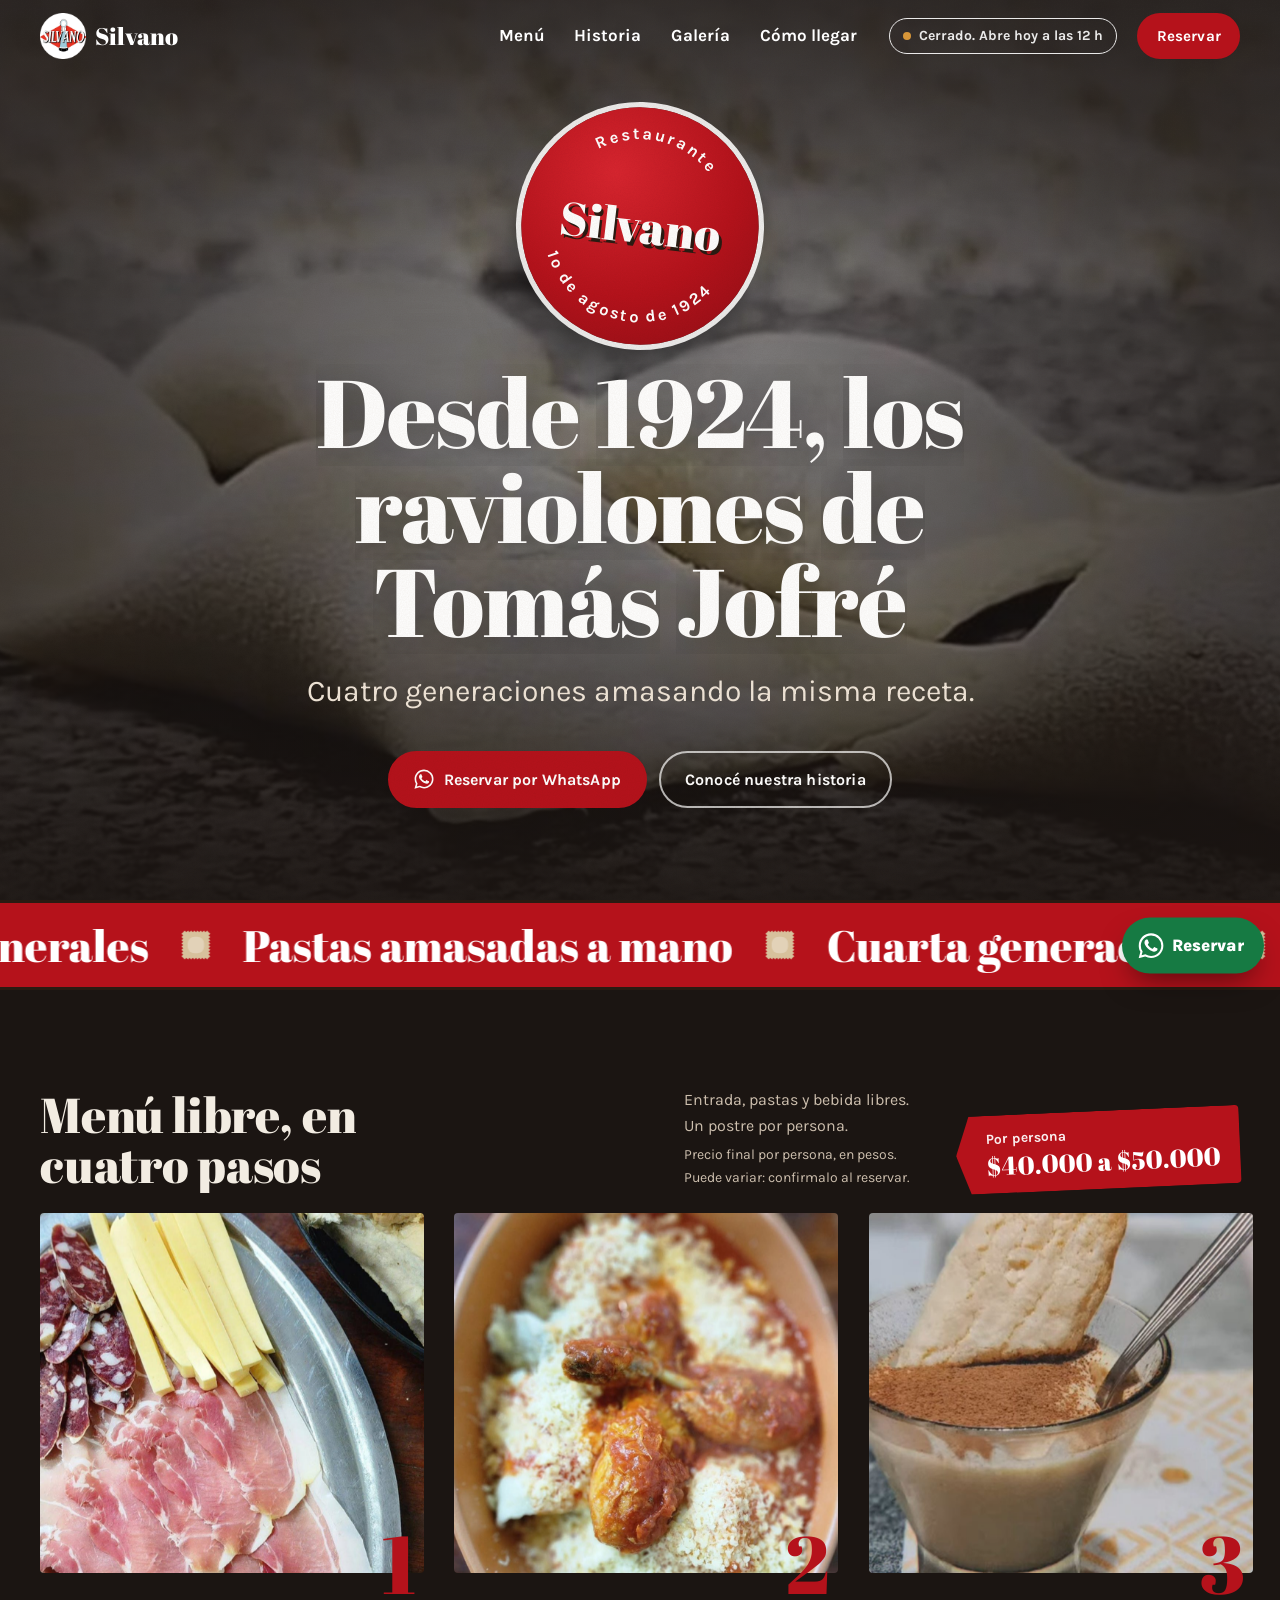
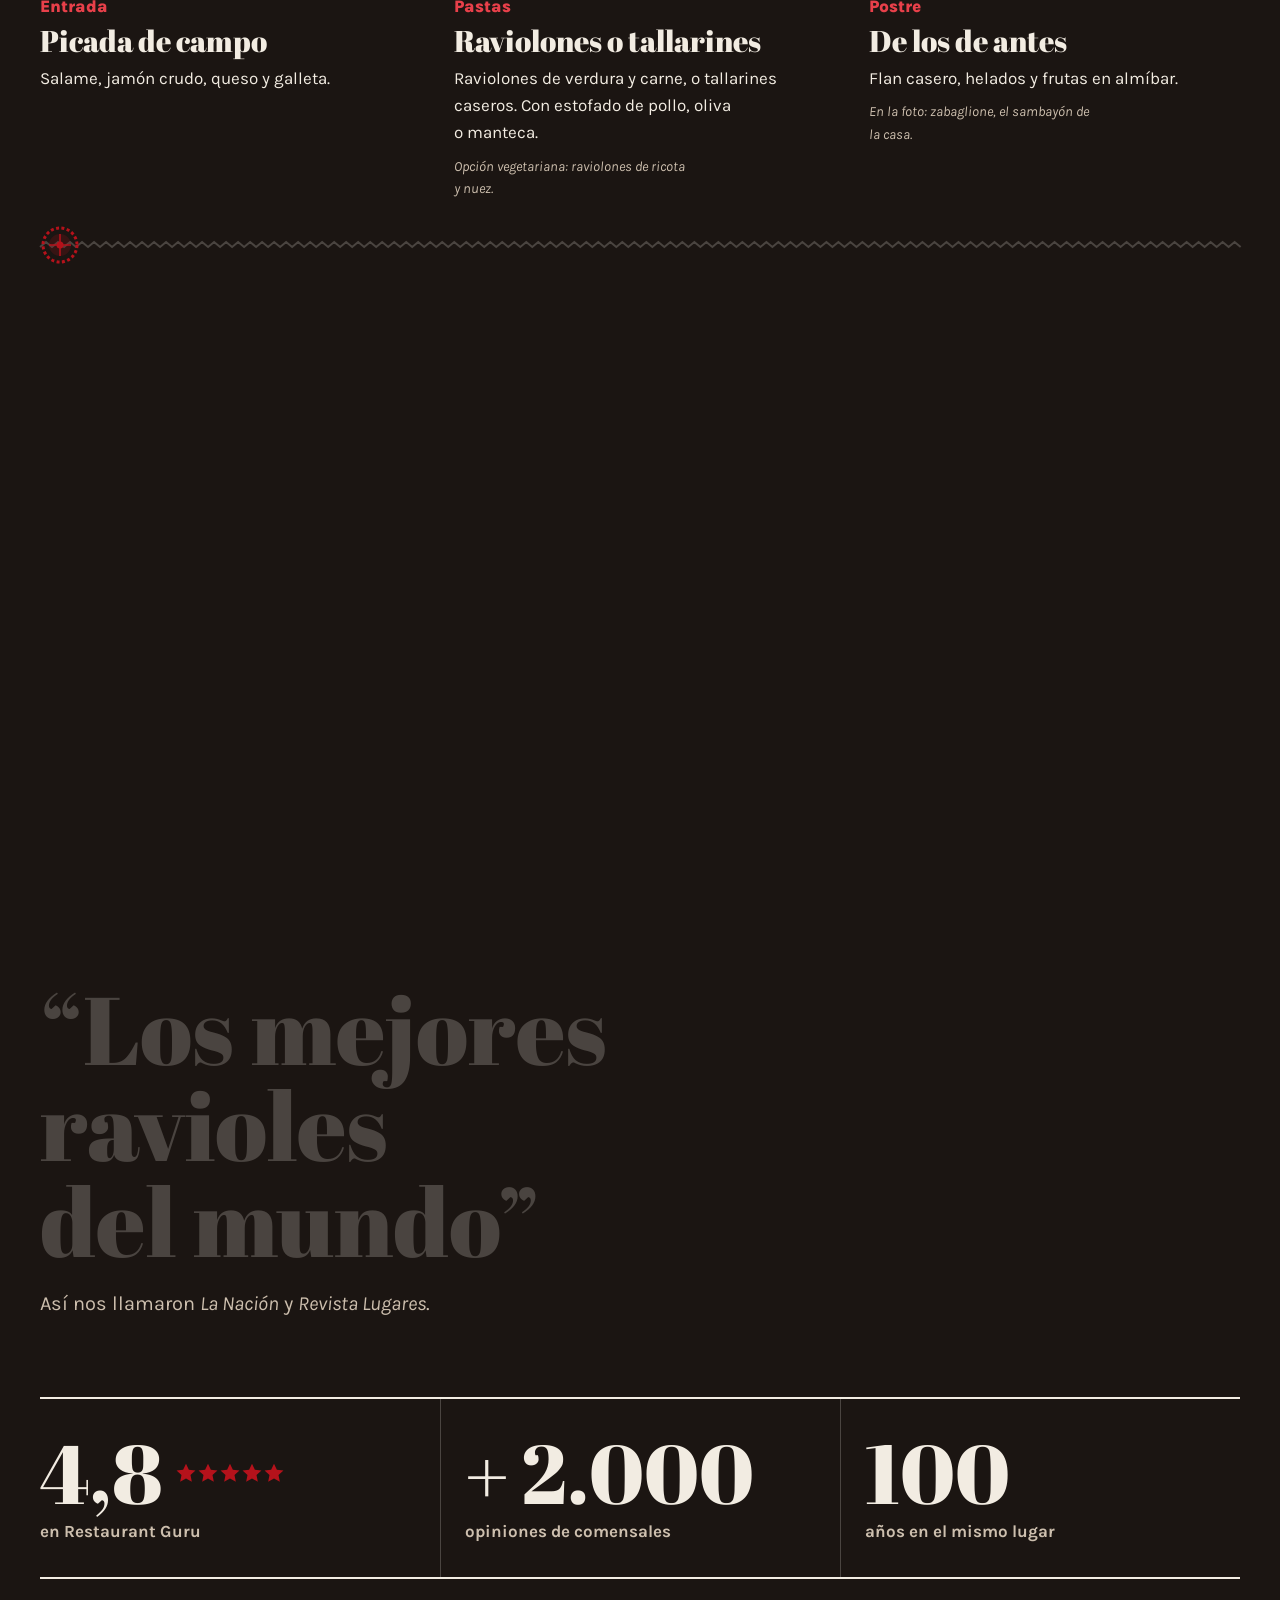
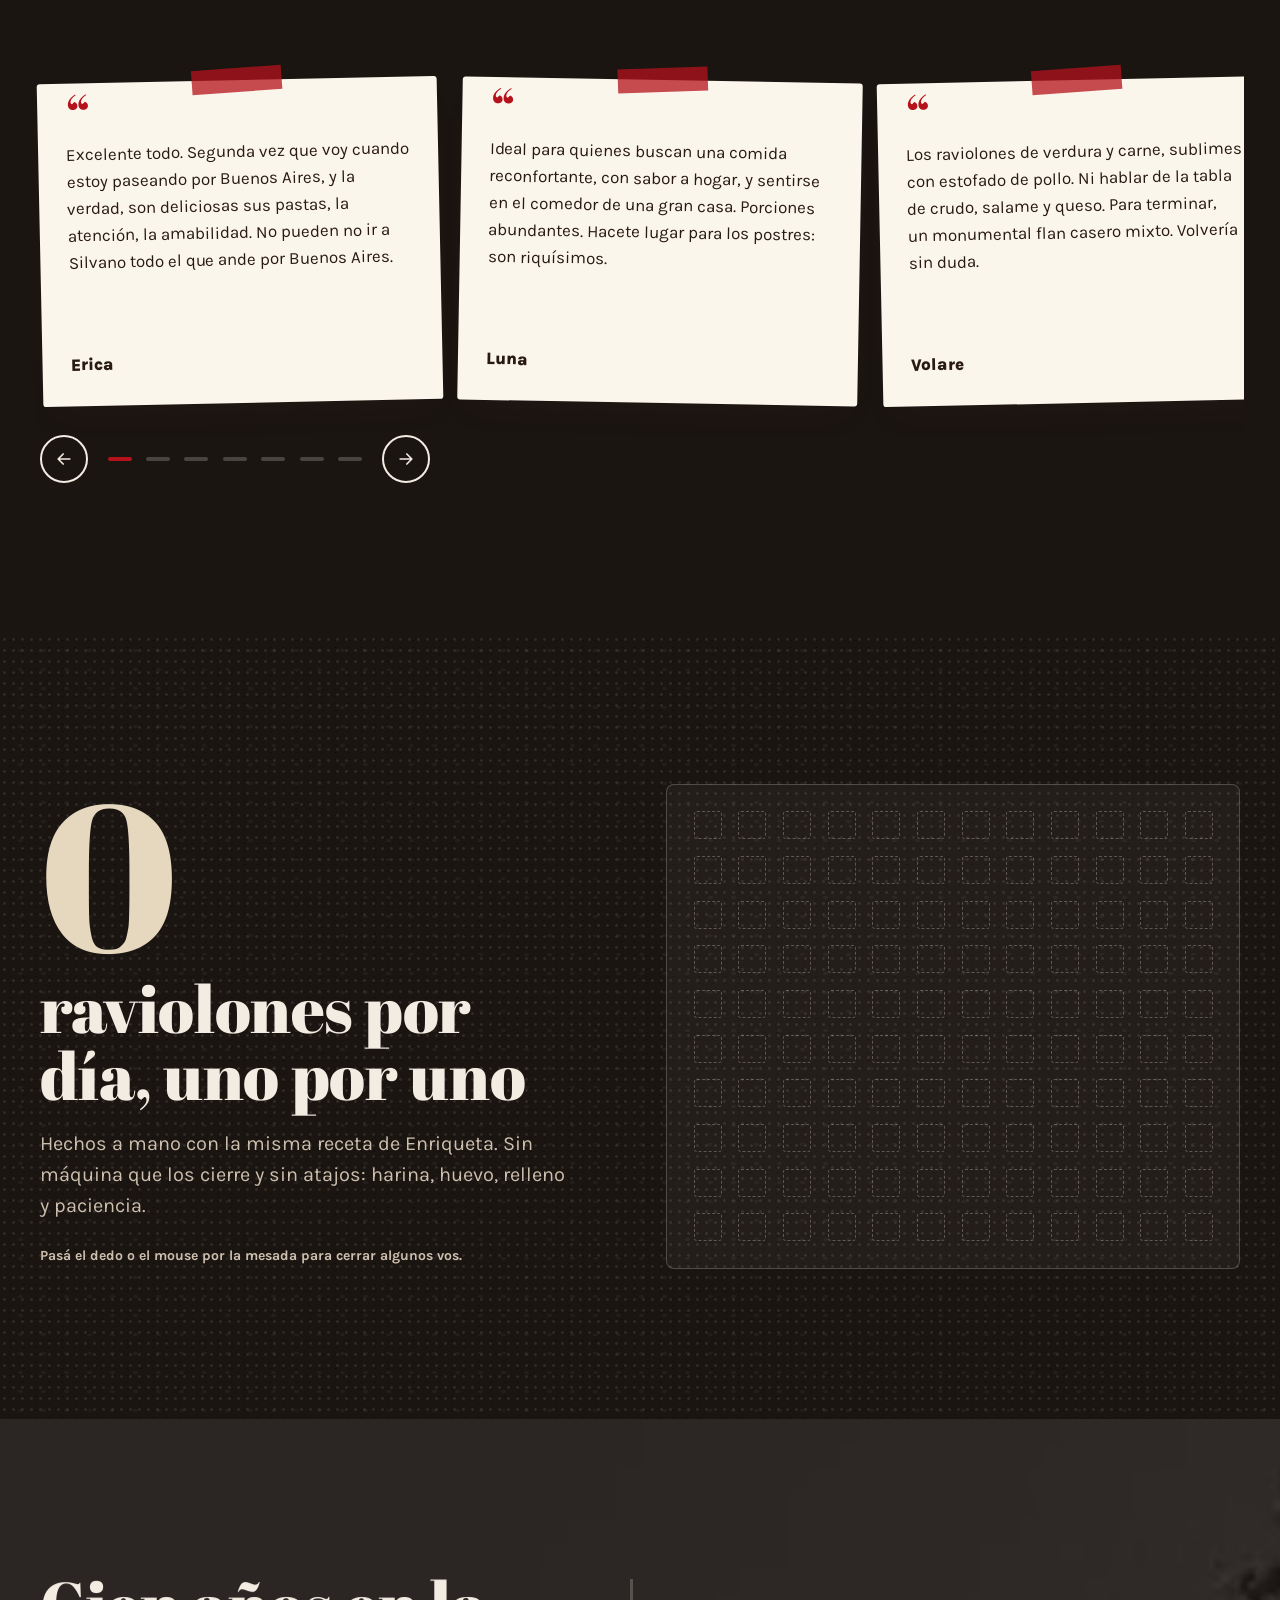
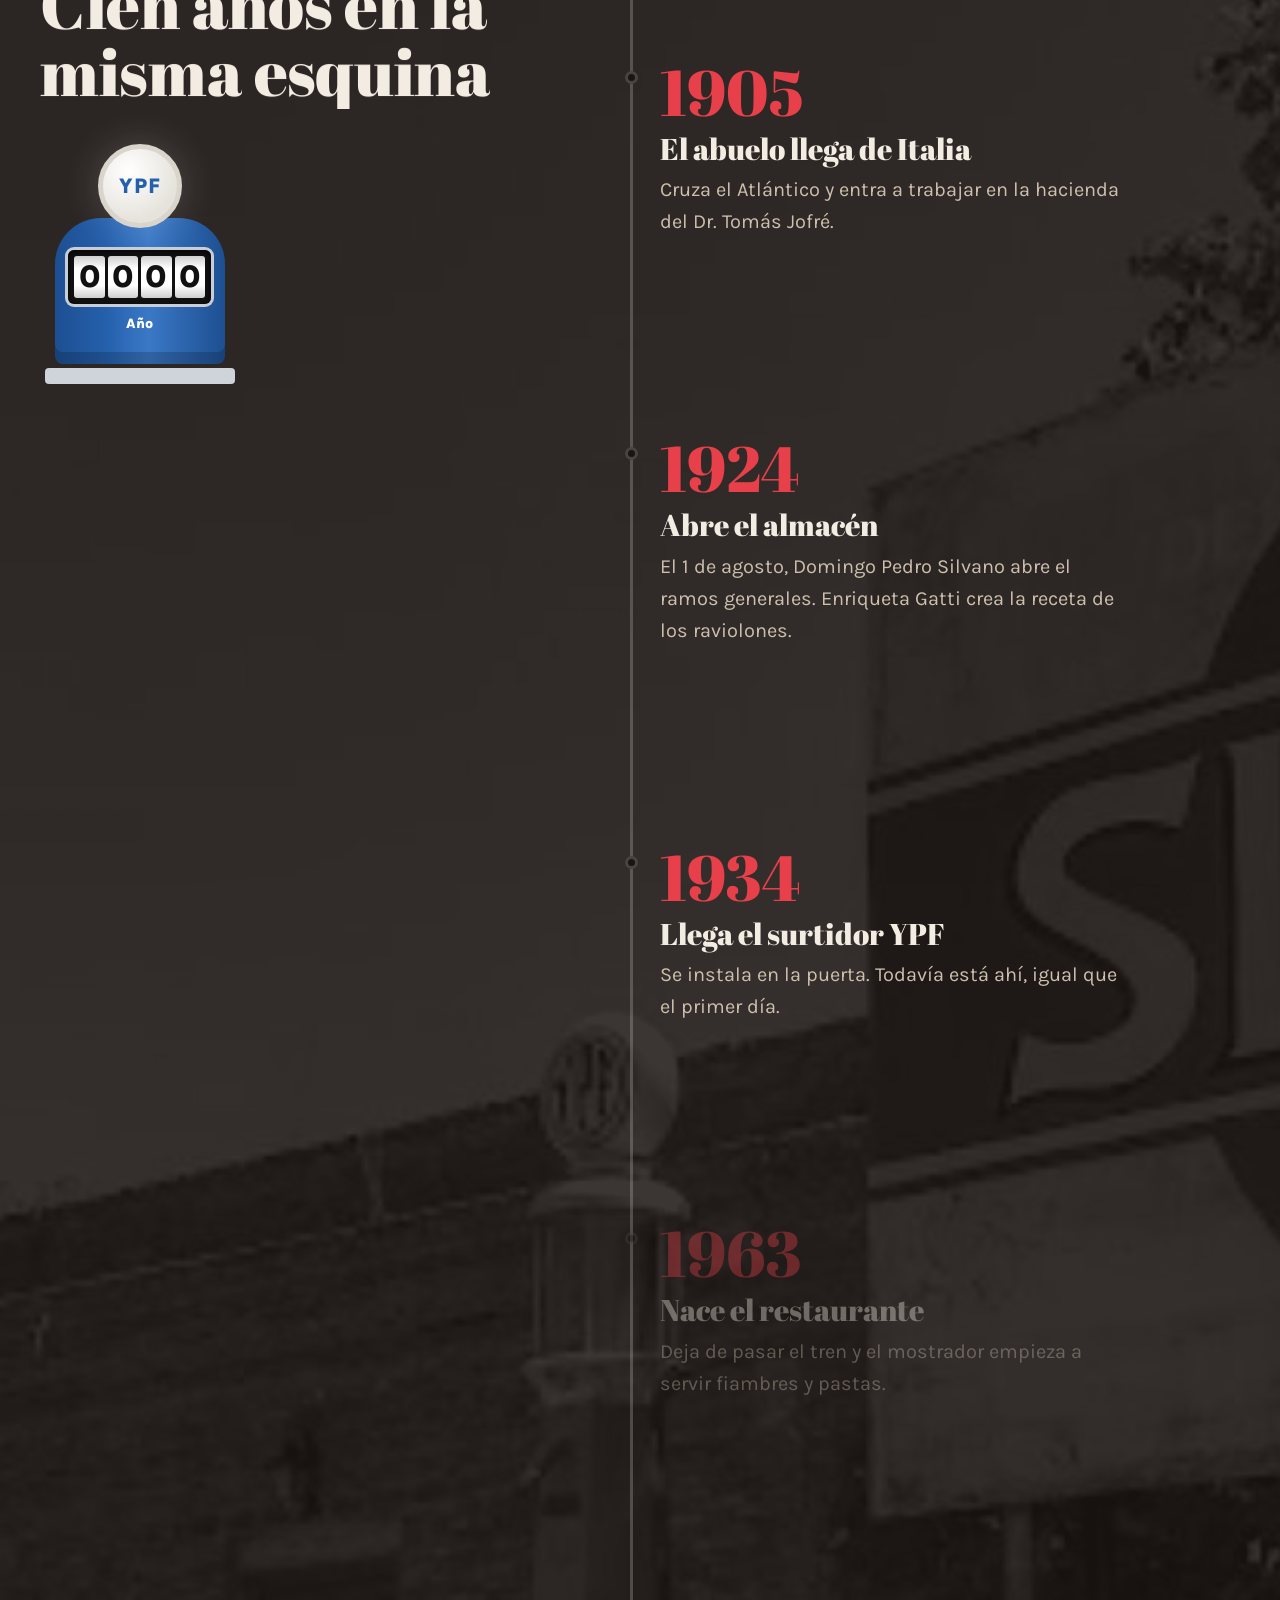
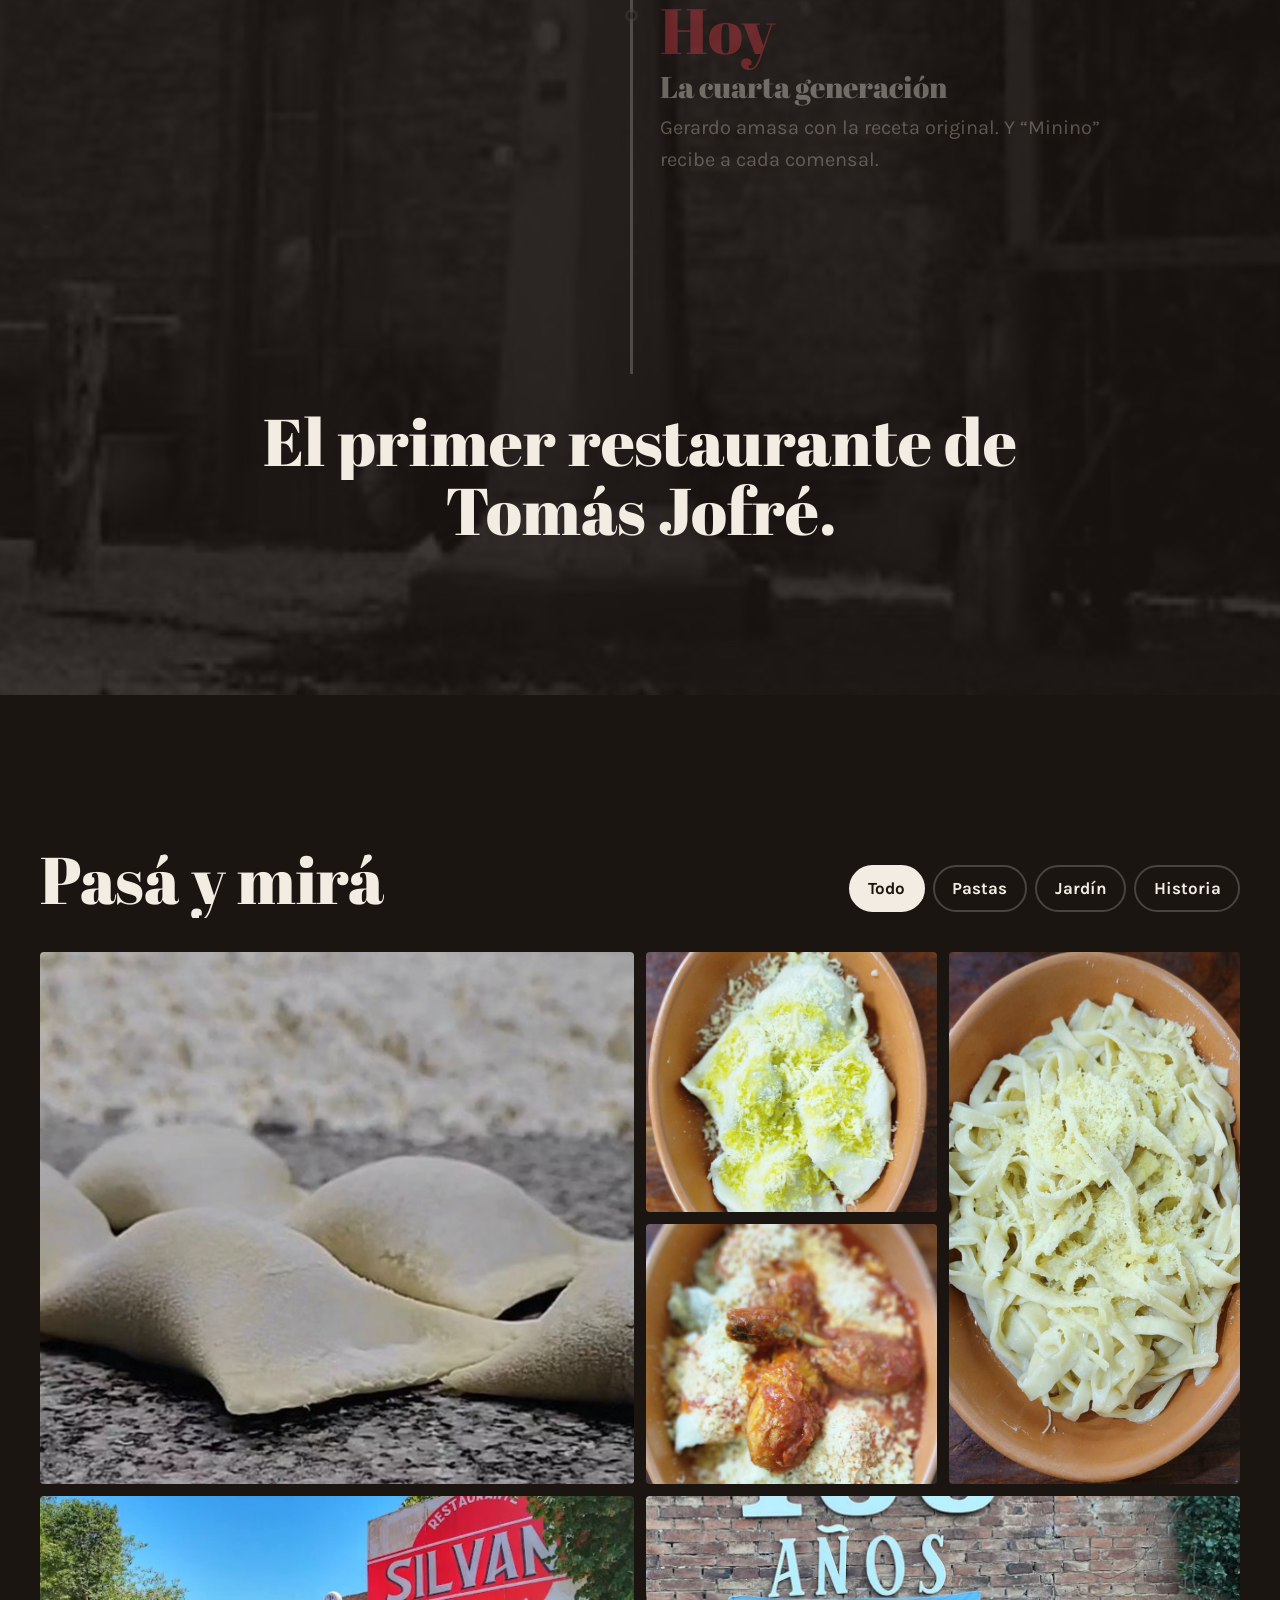
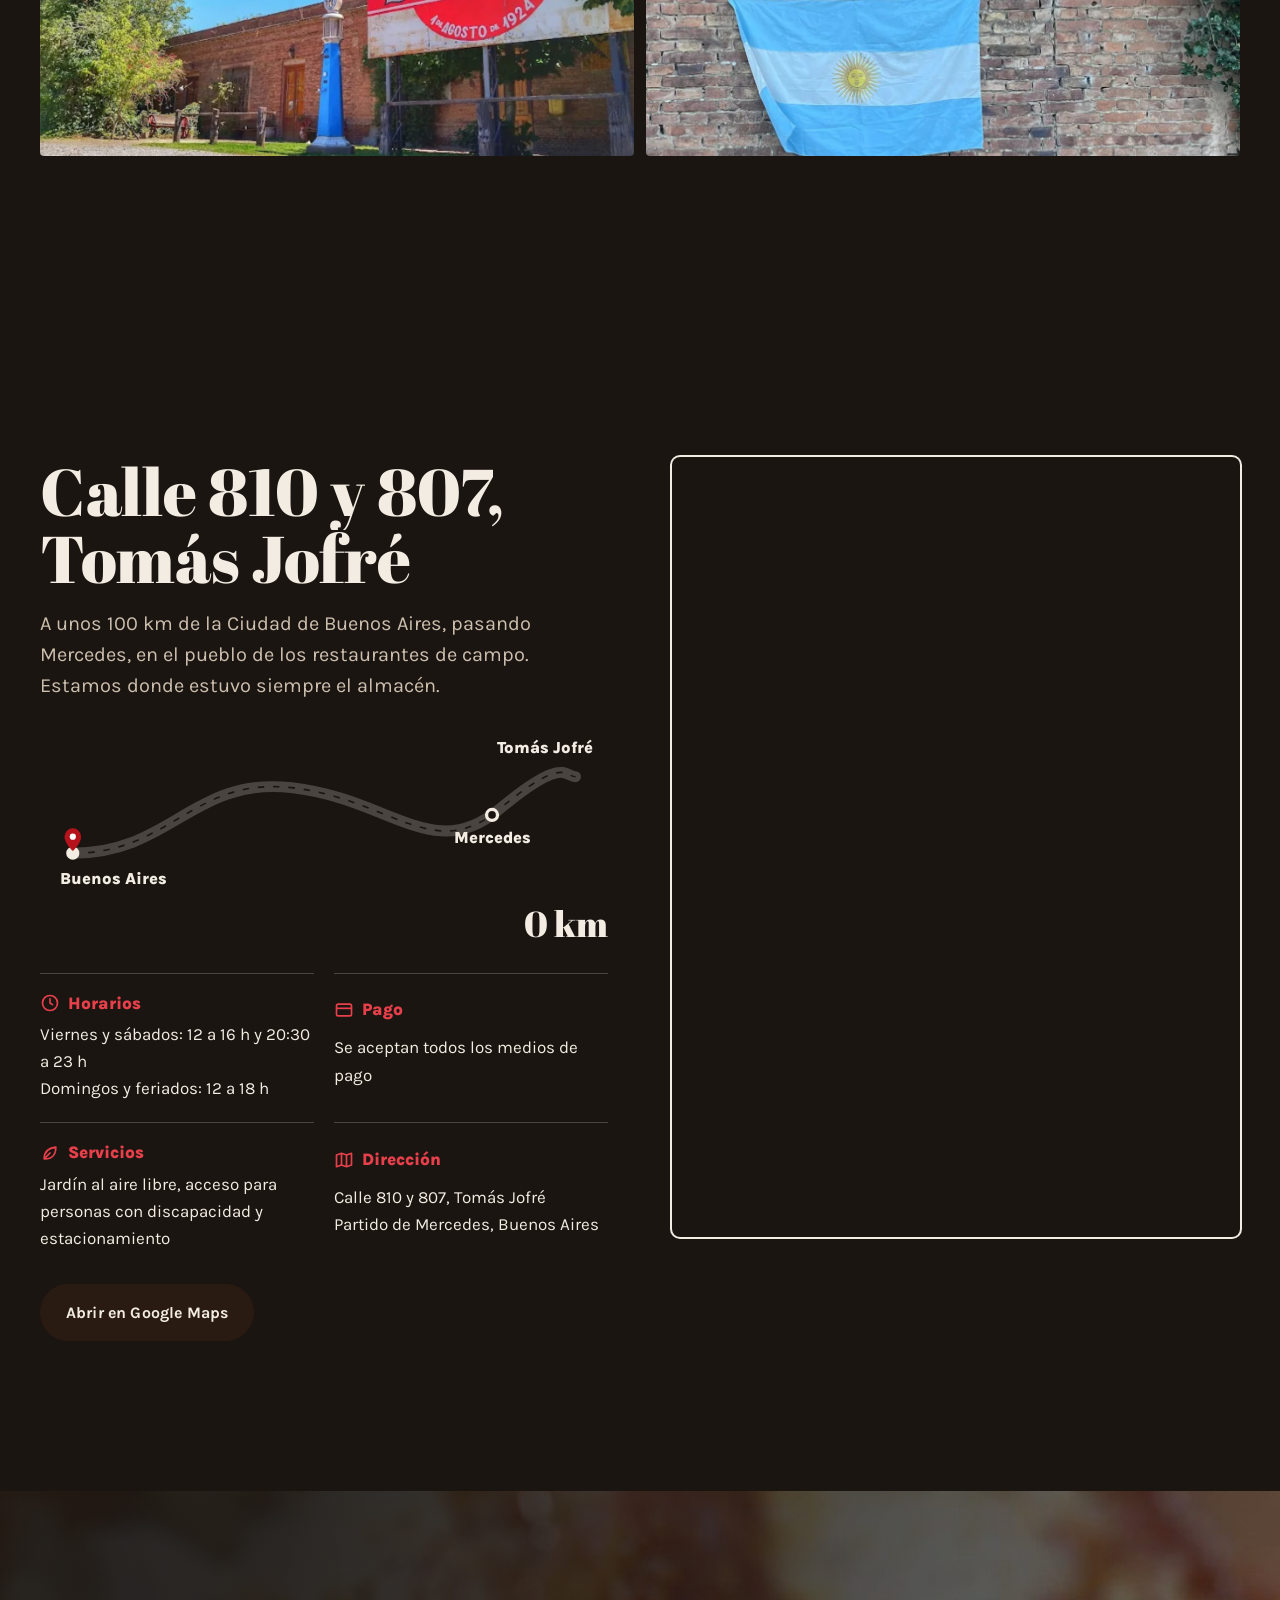
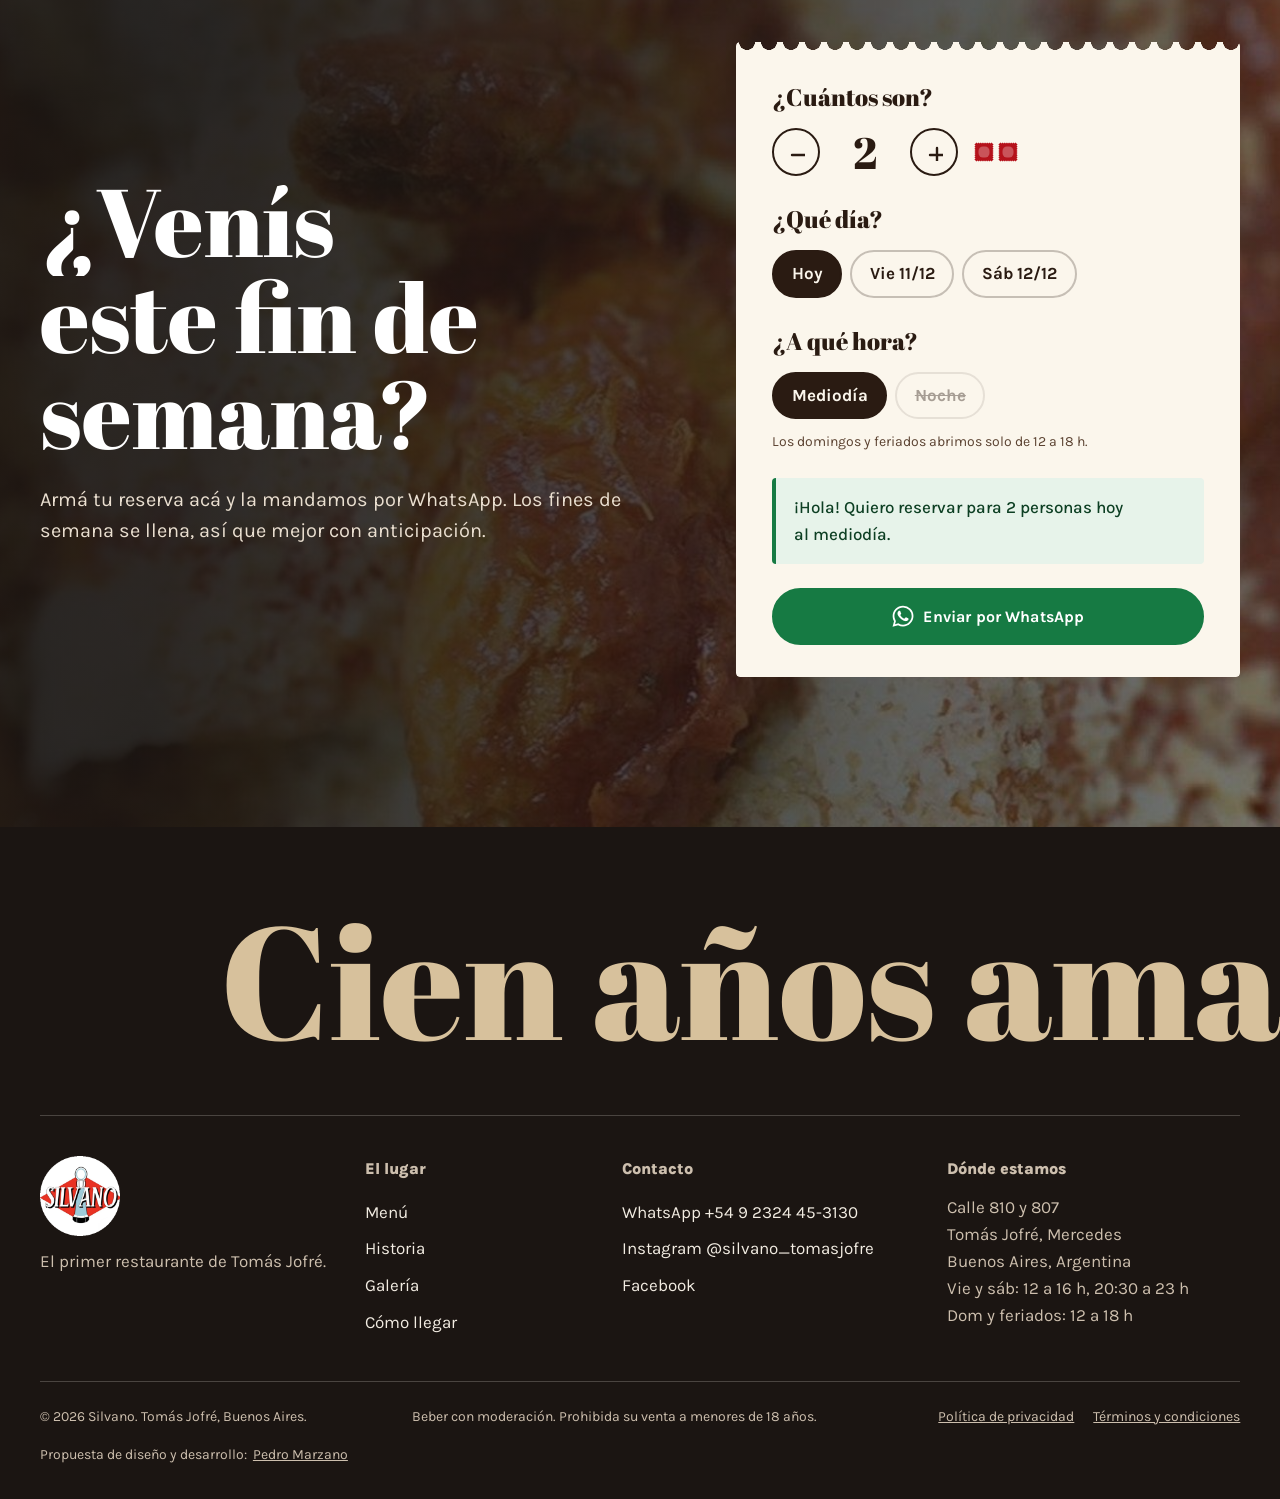
==== commit 7883eeb7: "Suma cuatro reseñas y la ruta sale desde Buenos Aires - Opiniones nuevas de Jerónimo, Sandra, Oriana" ====
--- a/index.html
+++ b/index.html
@@ -230,6 +230,10 @@
         <li class="note"><blockquote><p>Ideal para quienes buscan una comida reconfortante, con sabor a hogar, y sentirse en el comedor de una gran casa. Porciones abundantes. Hacete lugar para los postres: son riquísimos.</p><footer>Luna</footer></blockquote></li>
         <li class="note"><blockquote><p>Los raviolones de verdura y carne, sublimes con estofado de pollo. Ni hablar de la tabla de crudo, salame y queso. Para terminar, un monumental flan casero mixto. Volvería sin duda.</p><footer>Volare</footer></blockquote></li>
         <li class="note"><blockquote><p>Lo visito desde hace 30 años y siempre igual de rico: mismo menú, misma calidad. Si van por primera vez a Tomás Jofré, arranquen por acá. Este es el clásico original.</p><footer>Matías</footer></blockquote></li>
+        <li class="note"><blockquote><p>Los mejores ravioles caseros que uno pueda encontrar. La picada es brutal y los platos, abundantes. La relación precio-calidad, más que bien. Hay mucho lugar afuera para estacionar. De lo mejor que hay en Tomás Jofré.</p><footer>Jerónimo</footer></blockquote></li>
+        <li class="note"><blockquote><p>Fuimos por primera vez, con reserva. Las mesas estaban armadas afuera, muy lindo, con bastante sombra. La entrada de fiambres es mortal; los raviolones con estofado de pollo, muy rico el relleno y la salsa. De postre, flan casero con dulce de leche: riquísimo. ¡Vamos a volver!</p><footer>Sandra</footer></blockquote></li>
+        <li class="note"><blockquote><p>Fue una experiencia única. La calidez con la que te atienden te hace sentir en casa. Todo fue un espectáculo, desde la picada hasta las pastas. El menú vegetariano es exquisito: raviolones de ricota y nuez con la salsa a elegir. Recomiendo con aceite de oliva y queso.</p><footer>Oriana</footer></blockquote></li>
+        <li class="note"><blockquote><p>Nos encanta Silvano: la atención es de primera y las pastas, muy ricas, en un hermoso ambiente campestre. ¡Hay que ir con hambre!</p><footer>Mariano</footer></blockquote></li>
       </ul>
       <div class="notes__controls">
         <button class="round" type="button" data-notes-prev aria-label="Opinión anterior"><svg width="20" height="20" style="transform:scaleX(-1)"><use href="#i-arrow"/></svg></button>
@@ -337,7 +341,7 @@
   <div class="wrap visit__grid">
     <div class="visit__info">
       <h2 id="llegar-title" class="h2">Calle 810 y 807, Tomás Jofré</h2>
-      <p class="lead">A 15 minutos de Mercedes, en el pueblo de los restaurantes de campo. Estamos donde estuvo siempre el almacén.</p>
+      <p class="lead">A unos 100 km de la Ciudad de Buenos Aires, pasando Mercedes, en el pueblo de los restaurantes de campo. Estamos donde estuvo siempre el almacén.</p>
 
       <!-- Ruta Mercedes → Tomás Jofré que se dibuja con el scroll -->
       <div class="route" aria-hidden="true">
@@ -345,11 +349,12 @@
           <path class="route__road" d="M30 110 C 120 110, 140 40, 230 50 S 360 120, 420 70 S 480 40, 490 40"/>
           <path class="route__draw" data-route-path d="M30 110 C 120 110, 140 40, 230 50 S 360 120, 420 70 S 480 40, 490 40"/>
           <circle cx="30" cy="110" r="6" class="route__start"/>
-          <text x="30" y="138" text-anchor="middle">Mercedes</text>
-          <text x="490" y="18" text-anchor="middle">Tomás Jofré</text>
+          <g class="route__stop" data-route-stop="0.82"><circle r="5"/><text y="26" text-anchor="middle">Mercedes</text></g>
+          <text x="18" y="138">Buenos Aires</text>
+          <text x="506" y="18" text-anchor="end">Tomás Jofré</text>
           <g data-route-pin><use href="#i-pin" x="-13" y="-26" width="26" height="26"/></g>
         </svg>
-        <p class="route__time"><span data-route-min>0</span> min</p>
+        <p class="route__time"><span data-route-min>0</span> km</p>
       </div>
 
       <dl class="facts">
--- a/styles.css
+++ b/styles.css
@@ -555,10 +555,12 @@
 .route__lane { fill: none; stroke: var(--bg); stroke-width: 1.5; stroke-dasharray: 6 8; }
 .route__draw { fill: none; stroke: var(--red); stroke-width: 4; stroke-linecap: round; }
 .route__start { fill: var(--fg); }
+.route__stop circle { fill: var(--bg); stroke: var(--fg); stroke-width: 3; }
+.route__stop text { font-size: 13px; }
 .route text { fill: var(--fg); font: 800 15px var(--text); }
 .route [data-route-pin] { color: var(--red); }
 .route__time {
-  position: absolute; right: 0; bottom: 0;
+  margin-top: .5rem; text-align: right;
   font-family: var(--display); font-size: 2.25rem; line-height: 1; font-variant-numeric: tabular-nums;
 }
 .facts { display: grid; gap: 1.25rem; margin-bottom: 2rem; }
